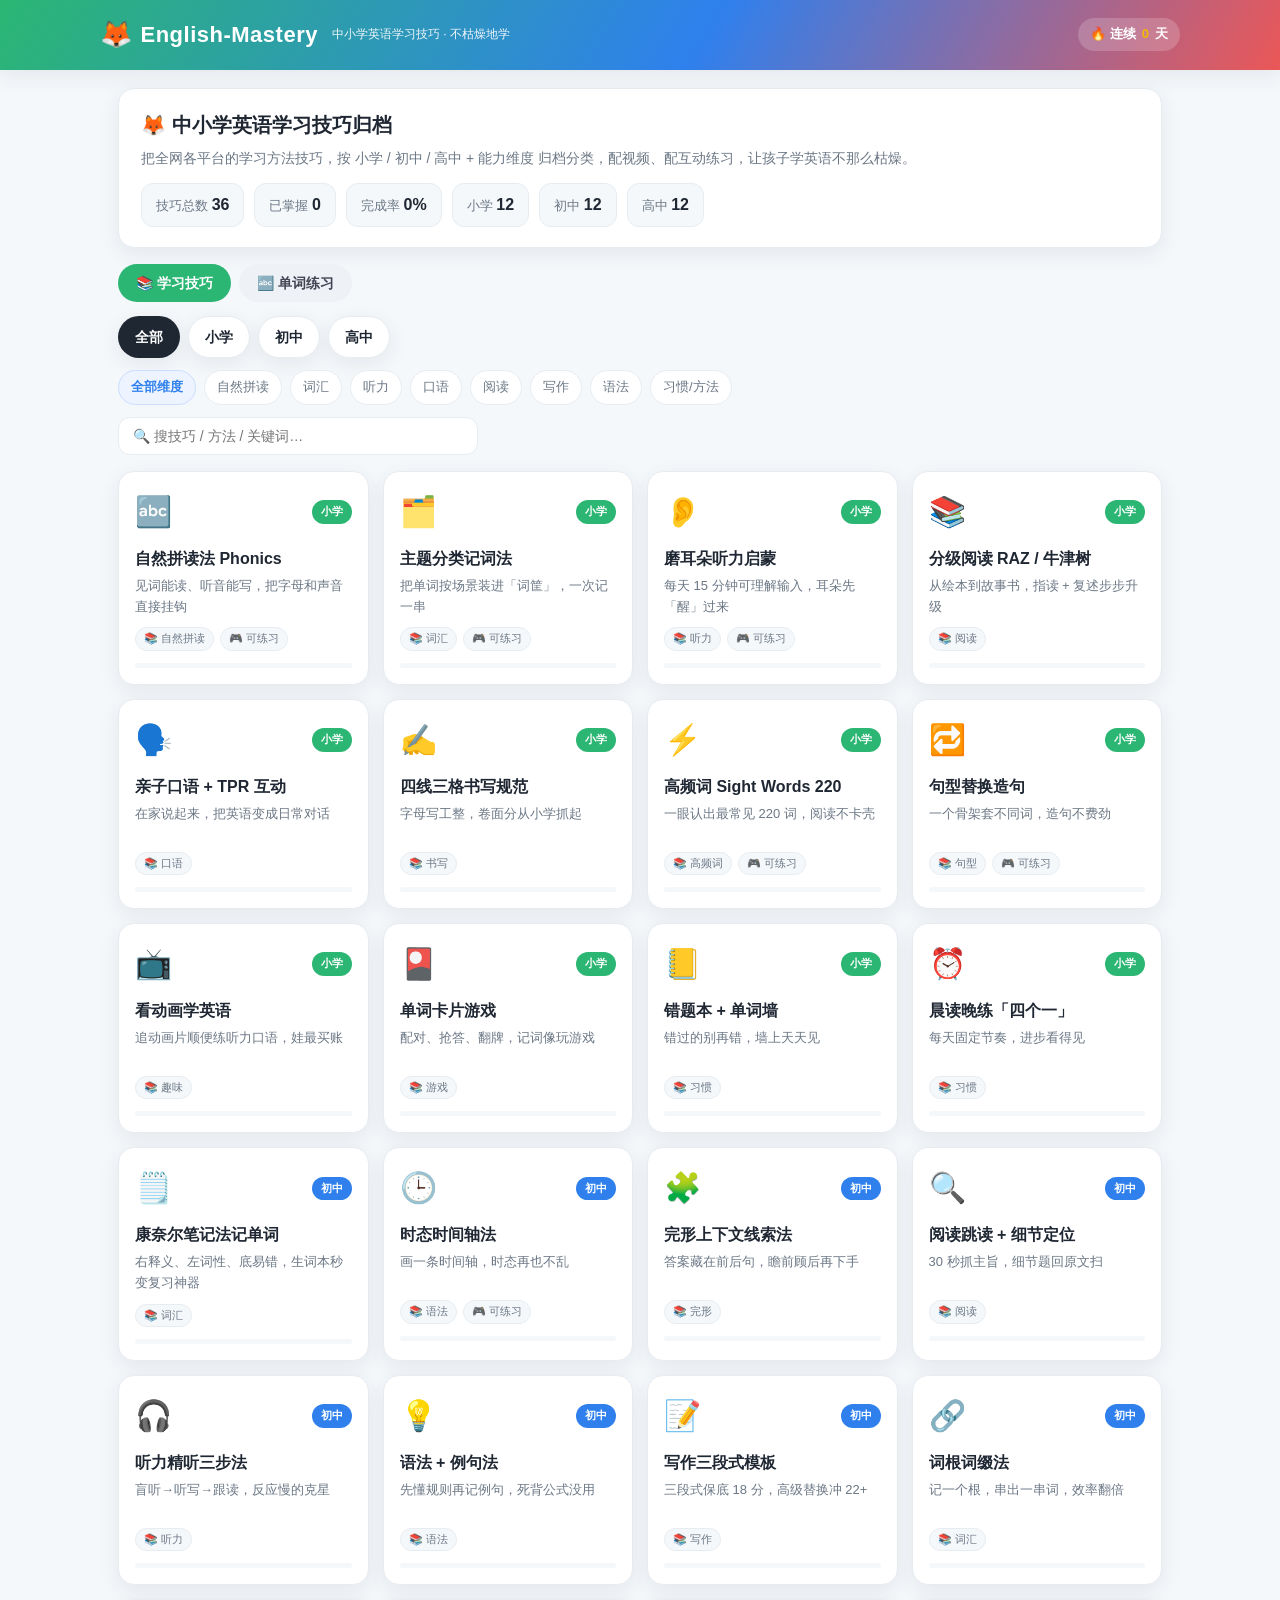
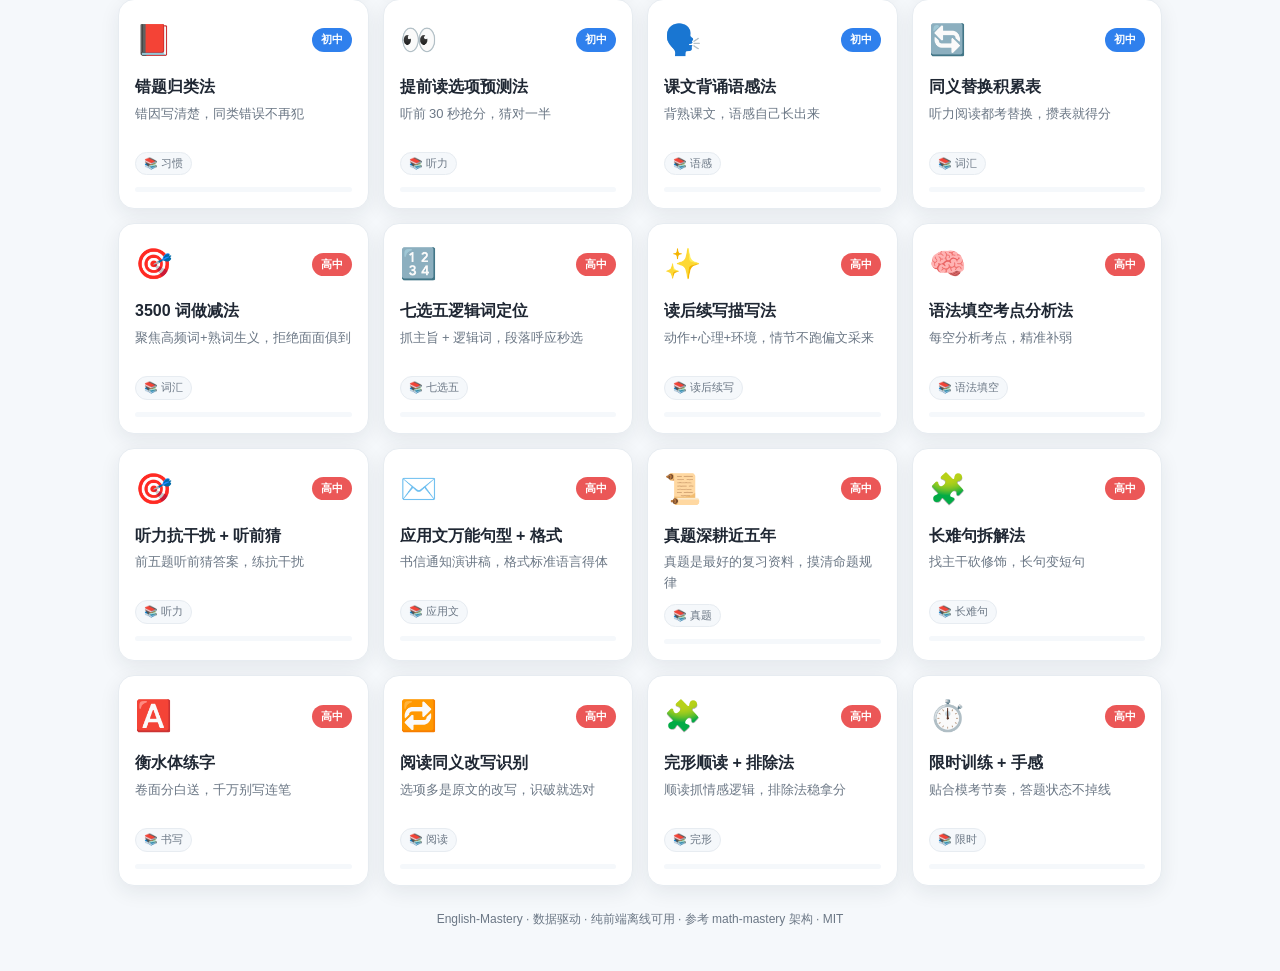
==== english-mastery-standalone.html @ a48a09a8 "feat: 单词练习新增「🔤 拼读拆解」6 步自然拼读模式 + phonics 数据引擎" ====
<!DOCTYPE html>
<html lang="zh-CN">
<head>
  <meta charset="UTF-8" />
  <meta name="viewport" content="width=device-width, initial-scale=1.0" />
  <title>English-Mastery · 中小学英语学习技巧归档</title>
  <meta name="description" content="把全网各平台的小学/初中/高中英语学习技巧方法归档分类，配视频与互动练习，让孩子学英语不那么枯燥。" />
  <style>
/* english-mastery · 中小学英语学习技巧归档
 * 视觉风格对齐 math-mastery：纯前端、卡片网格、轻量动效、可离线
 * 主题：明亮、彩色、不那么枯燥（孩子向）
 */
:root {
  --primary: #2bb673;
  --junior: #2f80ed;
  --senior: #eb5757;
  --ink: #1f2733;
  --muted: #6b7785;
  --line: #e7ecf1;
  --bg: #f5f8fb;
  --card: #ffffff;
  --gold: #f2b705;
  --shadow: 0 6px 20px rgba(31, 39, 51, .08);
  --shadow-h: 0 10px 30px rgba(31, 39, 51, .14);
  --radius: 16px;
  --maxw: 1080px;
}
* { box-sizing: border-box; }
html, body { margin: 0; padding: 0; }
body {
  font-family: -apple-system, "PingFang SC", "Microsoft YaHei", "Segoe UI", Roboto, Helvetica, Arial, sans-serif;
  background: var(--bg);
  color: var(--ink);
  line-height: 1.6;
  -webkit-font-smoothing: antialiased;
}
a { color: var(--junior); text-decoration: none; }
a:hover { text-decoration: underline; }

/* ---------- 顶部 ---------- */
.topbar {
  position: sticky; top: 0; z-index: 50;
  background: linear-gradient(120deg, #2bb673 0%, #2f80ed 55%, #eb5757 100%);
  color: #fff; padding: 14px 18px;
  box-shadow: var(--shadow);
}
.topbar .inner { max-width: var(--maxw); margin: 0 auto; display: flex; align-items: center; gap: 12px; }
.logo { font-size: 22px; font-weight: 800; letter-spacing: .5px; display: flex; align-items: center; gap: 8px; }
.logo .fox { font-size: 26px; }
.tagline { font-size: 12px; opacity: .92; margin-left: 2px; }
.topbar .spacer { flex: 1; }
.streak {
  background: rgba(255,255,255,.18); border-radius: 999px;
  padding: 6px 12px; font-size: 13px; font-weight: 700; display: flex; align-items: center; gap: 6px;
}
.streak b { color: var(--gold); }

/* ---------- 容器 ---------- */
.wrap { max-width: var(--maxw); margin: 0 auto; padding: 18px; }
.hero {
  background: var(--card); border-radius: var(--radius); box-shadow: var(--shadow);
  padding: 20px 22px; margin-bottom: 16px; border: 1px solid var(--line);
}
.hero h1 { margin: 0 0 6px; font-size: 20px; }
.hero p { margin: 0; color: var(--muted); font-size: 14px; }
.stat-row { display: flex; flex-wrap: wrap; gap: 10px; margin-top: 14px; }
.stat {
  background: var(--bg); border-radius: 12px; padding: 8px 14px; font-size: 13px; color: var(--muted);
  border: 1px solid var(--line);
}
.stat b { color: var(--ink); font-size: 16px; }

/* ---------- 筛选 ---------- */
.filters { display: flex; flex-direction: column; gap: 12px; margin-bottom: 16px; }
.grade-tabs { display: flex; gap: 8px; flex-wrap: wrap; }
.grade-tab {
  border: 1px solid var(--line); background: var(--card); color: var(--ink);
  padding: 9px 16px; border-radius: 999px; cursor: pointer; font-weight: 700; font-size: 14px;
  transition: all .15s; box-shadow: var(--shadow);
}
.grade-tab:hover { transform: translateY(-1px); }
.grade-tab.active { color: #fff; border-color: transparent; }
.grade-tab.active[data-grade="all"] { background: #1f2733; }
.grade-tab.active[data-grade="primary"] { background: var(--primary); }
.grade-tab.active[data-grade="junior"] { background: var(--junior); }
.grade-tab.active[data-grade="senior"] { background: var(--senior); }

.dim-chips { display: flex; gap: 8px; flex-wrap: wrap; }
.chip {
  border: 1px solid var(--line); background: var(--card); color: var(--muted);
  padding: 6px 12px; border-radius: 999px; cursor: pointer; font-size: 13px; transition: all .15s;
}
.chip:hover { color: var(--ink); }
.chip.active { background: #eef4ff; color: var(--junior); border-color: #c9ddff; font-weight: 700; }

.search {
  width: 100%; max-width: 360px; padding: 10px 14px; border-radius: 12px; border: 1px solid var(--line);
  font-size: 14px; outline: none; background: var(--card);
}
.search:focus { border-color: var(--junior); }

/* ---------- 卡片网格 ---------- */
.grid { display: grid; grid-template-columns: repeat(auto-fill, minmax(250px, 1fr)); gap: 14px; }
.card {
  background: var(--card); border: 1px solid var(--line); border-radius: var(--radius);
  padding: 16px; cursor: pointer; box-shadow: var(--shadow); transition: all .18s; position: relative; overflow: hidden;
}
.card:hover { transform: translateY(-3px); box-shadow: var(--shadow-h); }
.card .top { display: flex; align-items: center; gap: 10px; }
.card .icon { font-size: 30px; }
.card .badge-grade {
  margin-left: auto; font-size: 11px; font-weight: 700; padding: 3px 9px; border-radius: 999px; color: #fff;
}
.card h3 { margin: 10px 0 4px; font-size: 16px; }
.card .summary { color: var(--muted); font-size: 13px; margin: 0; min-height: 38px; }
.card .meta { display: flex; gap: 6px; margin-top: 10px; flex-wrap: wrap; }
.tag { font-size: 11px; background: var(--bg); border: 1px solid var(--line); color: var(--muted); padding: 2px 8px; border-radius: 999px; }
.card .done-flag {
  position: absolute; top: 10px; right: 10px; font-size: 18px; opacity: 0; transition: opacity .2s;
}
.card.done .done-flag { opacity: 1; }
.card.done { border-color: #bfe9d2; }
.card .progress-mini { height: 5px; background: var(--bg); border-radius: 999px; margin-top: 12px; overflow: hidden; }
.card .progress-mini > i { display: block; height: 100%; background: var(--primary); width: 0; }

/* ---------- 详情 ---------- */
.detail { background: var(--card); border: 1px solid var(--line); border-radius: var(--radius); box-shadow: var(--shadow); padding: 22px; }
.back {
  display: inline-flex; align-items: center; gap: 6px; cursor: pointer; color: var(--muted); font-size: 14px; font-weight: 700;
  margin-bottom: 12px; background: none; border: none; padding: 4px 0;
}
.back:hover { color: var(--ink); }
.detail .head { display: flex; align-items: center; gap: 14px; }
.detail .head .icon { font-size: 44px; }
.detail h2 { margin: 0; font-size: 22px; }
.detail .sub { color: var(--muted); font-size: 14px; margin: 4px 0 0; }
.detail .meta { display: flex; gap: 8px; flex-wrap: wrap; margin: 12px 0 4px; }
.why {
  background: #fff8e6; border: 1px solid #f3e2b3; border-radius: 12px; padding: 12px 14px; margin: 16px 0;
  font-size: 14px; color: #6b5510;
}
.why b { color: #8a6d00; }

.section-title { font-size: 15px; font-weight: 800; margin: 20px 0 10px; display: flex; align-items: center; gap: 8px; }
.section-title .bar { width: 4px; height: 16px; border-radius: 2px; background: var(--junior); }

.steps { list-style: none; padding: 0; margin: 0; counter-reset: s; }
.steps li {
  position: relative; padding: 10px 12px 10px 44px; border: 1px solid var(--line); border-radius: 12px;
  margin-bottom: 8px; background: var(--bg); font-size: 14px;
}
.steps li::before {
  counter-increment: s; content: counter(s); position: absolute; left: 10px; top: 10px;
  width: 24px; height: 24px; border-radius: 50%; background: var(--junior); color: #fff; font-weight: 800;
  display: flex; align-items: center; justify-content: center; font-size: 13px;
}
.tips { list-style: none; padding: 0; margin: 0; }
.tips li { padding: 8px 0 8px 24px; position: relative; font-size: 14px; border-bottom: 1px dashed var(--line); }
.tips li::before { content: "💡"; position: absolute; left: 0; top: 8px; }

/* 视频 */
.video-list { display: flex; flex-direction: column; gap: 10px; }
.video-item {
  display: flex; align-items: center; gap: 12px; border: 1px solid var(--line); border-radius: 12px; padding: 12px;
  background: var(--bg); transition: all .15s;
}
.video-item:hover { border-color: #c9ddff; }
.video-item .play { font-size: 26px; }
.video-item .vt { font-weight: 700; font-size: 14px; }
.video-item .vu { font-size: 12px; color: var(--muted); word-break: break-all; }
.video-embed { width: 100%; aspect-ratio: 16/9; border: 0; border-radius: 12px; margin-top: 10px; }
.bv-box { margin-top: 10px; }

/* 练习 */
.practice {
  border: 1px solid var(--line); border-radius: 12px; padding: 16px; background: #fbfdff; margin-top: 6px;
}
.practice .p-type { font-size: 12px; color: var(--muted); margin-bottom: 10px; }
.flashcard-deck { display: flex; flex-wrap: wrap; gap: 10px; }
.flip {
  width: 120px; height: 80px; perspective: 600px; cursor: pointer; user-select: none;
}
.flip .inner { width: 100%; height: 100%; position: relative; transition: transform .4s; transform-style: preserve-3d; }
.flip.flipped .inner { transform: rotateY(180deg); }
.flip .face {
  position: absolute; inset: 0; backface-visibility: hidden; border-radius: 10px; display: flex; flex-direction: column;
  align-items: center; justify-content: center; font-weight: 800; box-shadow: var(--shadow); border: 1px solid var(--line);
}
.flip .front { background: #fff; color: var(--junior); font-size: 18px; }
.flip .back { background: var(--primary); color: #fff; transform: rotateY(180deg); font-size: 15px; }
.flip .rate { display: flex; gap: 6px; margin-top: 6px; }
.flip .rate button {
  border: none; border-radius: 8px; padding: 4px 10px; font-size: 12px; font-weight: 700; cursor: pointer; color: #fff;
}
.flip .rate .no { background: #eb5757; }
.flip .rate .yes { background: var(--primary); }

.q { border: 1px solid var(--line); border-radius: 12px; padding: 14px; margin-bottom: 12px; background: #fff; }
.q .qt { font-weight: 700; margin-bottom: 10px; }
.q .opts { display: flex; flex-direction: column; gap: 8px; }
.q .opt {
  border: 1px solid var(--line); border-radius: 10px; padding: 9px 12px; cursor: pointer; font-size: 14px; background: var(--bg);
  transition: all .12s; text-align: left;
}
.q .opt:hover { border-color: #c9ddff; }
.q .opt.right { background: #e6f7ee; border-color: #9fe0c0; color: #1c7a4d; }
.q .opt.wrong { background: #fdeaea; border-color: #f3b5b5; color: #b23b3b; }
.q .feedback { font-size: 13px; margin-top: 8px; font-weight: 700; }

.fill-q { margin-bottom: 14px; }
.fill-q .sentence { font-size: 15px; margin-bottom: 6px; }
.fill-q input {
  padding: 8px 12px; border-radius: 10px; border: 1px solid var(--line); font-size: 15px; width: 200px; outline: none;
}
.fill-q input:focus { border-color: var(--junior); }
.fill-q .check { margin-left: 8px; border: none; background: var(--junior); color: #fff; border-radius: 10px; padding: 8px 14px; cursor: pointer; font-weight: 700; }
.fill-q .res { margin-left: 10px; font-weight: 700; }

.checklist { list-style: none; padding: 0; margin: 0; }
.checklist li { display: flex; align-items: center; gap: 10px; padding: 9px 0; border-bottom: 1px dashed var(--line); font-size: 14px; }
.checklist input { width: 18px; height: 18px; }

.mark-done {
  margin-top: 16px; display: inline-flex; align-items: center; gap: 8px; background: var(--primary); color: #fff;
  border: none; border-radius: 999px; padding: 11px 22px; font-size: 15px; font-weight: 800; cursor: pointer; box-shadow: var(--shadow);
}
.mark-done:hover { filter: brightness(1.05); }
.mark-done.done { background: #1f2733; }

.source { margin-top: 18px; font-size: 12px; color: var(--muted); border-top: 1px dashed var(--line); padding-top: 10px; }

/* 进度条 */
.progress-bar { height: 8px; background: var(--bg); border-radius: 999px; overflow: hidden; margin: 16px 0 0; border: 1px solid var(--line); }
.progress-bar > i { display: block; height: 100%; background: linear-gradient(90deg, var(--primary), var(--junior)); transition: width .4s; }

/* 撒花 */
.confetti { position: fixed; inset: 0; pointer-events: none; z-index: 999; overflow: hidden; }
.confetti i { position: absolute; top: -10px; width: 10px; height: 14px; opacity: .9; animation: fall 1.6s linear forwards; }
@keyframes fall { to { transform: translateY(105vh) rotate(540deg); opacity: 0; } }

/* 空状态 */
.empty { text-align: center; color: var(--muted); padding: 40px; font-size: 14px; }
.foot { text-align: center; color: var(--muted); font-size: 12px; padding: 24px; }

@media (max-width: 600px) {
  .grid { grid-template-columns: 1fr 1fr; }
  .card .summary { min-height: auto; }
  .topbar .tagline { display: none; }
}

/* ---------- 跟读练习（Web Speech API） ---------- */
.read-box { border: 1px solid var(--line); border-radius: 12px; padding: 16px; background: #f3fbf6; margin-top: 6px; }
.read-toolbar { display: flex; align-items: center; gap: 10px; flex-wrap: wrap; font-size: 13px; color: var(--muted); margin-bottom: 12px; }
.read-toolbar select { padding: 5px 8px; border-radius: 8px; border: 1px solid var(--line); background: #fff; font-size: 13px; }
.read-slow { display: flex; align-items: center; gap: 4px; cursor: pointer; }
.read-hint { font-size: 12px; }
.read-row { border: 1px solid var(--line); border-radius: 12px; padding: 12px 14px; margin-bottom: 10px; background: #fff; }
.read-en { font-size: 17px; font-weight: 800; color: var(--ink); }
.read-zh { font-size: 13px; color: var(--muted); margin-top: 2px; }
.read-btns { display: flex; gap: 8px; margin-top: 10px; flex-wrap: wrap; }
.read-btns button { border: 1px solid var(--line); border-radius: 10px; padding: 7px 12px; cursor: pointer; font-size: 13px; font-weight: 700; background: var(--bg); transition: all .12s; }
.read-btns .rb-play { background: var(--junior); color: #fff; border-color: transparent; }
.read-btns .rb-record { background: var(--primary); color: #fff; border-color: transparent; }
.read-btns button:hover:not(:disabled) { filter: brightness(1.05); }
.read-btns button:disabled { cursor: not-allowed; }
.read-fb { font-size: 13px; margin-top: 8px; min-height: 18px; }
.read-fb.ok { color: #1c7a4d; }
.read-fb.low { color: #b23b3b; }
.read-fb audio { display: block; margin-top: 6px; width: 100%; max-width: 360px; }
.read-summary { font-size: 13px; font-weight: 700; color: var(--primary); margin-top: 6px; }

/* ---------- 单词词库模块 ---------- */
.top-tabs { display: flex; gap: 8px; margin-bottom: 14px; }
.top-tab { padding: 8px 18px; border-radius: 999px; background: #eef1f5; color: #445; cursor: pointer; font-weight: 700; font-size: 14px; user-select: none; }
.top-tab:hover { background: #e3e8ef; }
.top-tab.active { background: var(--primary); color: #fff; }
.words-intro { color: var(--muted); font-size: 13px; margin: 4px 0 14px; }
.unit-card .summary { color: var(--muted); }
.words-detail { max-width: 860px; margin: 0 auto; }
.fill-list { display: flex; flex-direction: column; gap: 8px; }
.word-read { background: #f3fbf6; }
.read-list { display: flex; flex-direction: column; gap: 0; }

/* 单词单元：练习模式切换（子标签）+ 逐词紧凑布局 */
.mode-tabs { display: flex; gap: 8px; margin: 18px 0 6px; }
.mode-tab { padding: 9px 18px; border-radius: 10px; background: #eef1f5; color: #445; cursor: pointer; font-weight: 700; font-size: 14px; user-select: none; }
.mode-tab:hover { background: #e3e8ef; }
.mode-tab.active { background: var(--primary); color: #fff; }
.mode-pane { margin-top: 4px; }

.run-box { border: 1px solid var(--line); border-radius: 14px; padding: 18px; background: #fff; max-width: 560px; }
.run-head { font-size: 13px; color: var(--muted); font-weight: 700; margin-bottom: 10px; }
.run-idx { color: var(--primary); }
.run-zh { font-size: 22px; font-weight: 800; color: #1f2630; margin-bottom: 14px; }
.run-word-en { font-size: 22px; font-weight: 800; color: var(--primary); margin-bottom: 4px; }
.run-word-zh { font-size: 14px; font-weight: 600; color: var(--muted); }
.run-input { display: flex; flex-wrap: wrap; gap: 8px; align-items: center; }
.run-input input { flex: 1; min-width: 180px; padding: 10px 12px; border: 1px solid var(--line); border-radius: 10px; font-size: 15px; outline: none; }
.run-input input:focus { border-color: var(--junior); }
.run-input .check { border: none; background: var(--junior); color: #fff; border-radius: 10px; padding: 10px 18px; cursor: pointer; font-weight: 700; }
.run-input .res { font-weight: 700; margin-left: 4px; }
.run-input .rb-play { border: none; background: var(--junior); color: #fff; border-radius: 10px; padding: 9px 16px; cursor: pointer; font-weight: 700; font-size: 14px; }
.run-input .rb-record { border: none; background: var(--primary); color: #fff; border-radius: 10px; padding: 9px 16px; cursor: pointer; font-weight: 700; font-size: 14px; }
.run-input button:disabled { opacity: .5; cursor: not-allowed; }
.run-nav { display: flex; gap: 10px; margin-top: 14px; }
.run-nav .ghost { border: 1px solid var(--line); background: #fff; color: #445; border-radius: 10px; padding: 9px 16px; cursor: pointer; font-weight: 700; }
.run-nav .ghost:disabled { opacity: .4; cursor: not-allowed; }
.run-nav .ghost:not(:disabled):hover { background: #f3f5f8; }
.run-nav .check-all { border: none; background: var(--gold); color: #4a3a00; border-radius: 10px; padding: 9px 18px; cursor: pointer; font-weight: 800; }
.run-nav .check-all:hover { filter: brightness(1.04); }

/* 拼写自测：一组一组 */
.spell-group { display: flex; flex-direction: column; gap: 10px; }
.spell-row { display: grid; grid-template-columns: 30px 1fr auto auto 1fr; align-items: center; gap: 10px; padding: 10px 12px; background: #f7f9fb; border: 1px solid var(--line); border-radius: 10px; }
.sp-no { color: var(--muted); font-weight: 700; text-align: center; }
.sp-zh { font-size: 16px; font-weight: 700; color: #1f2630; }
.sp-in { padding: 8px 10px; border: 1px solid var(--line); border-radius: 8px; font-size: 14px; outline: none; min-width: 130px; }
.sp-in:focus { border-color: var(--junior); }
.sp-check { border: none; background: var(--junior); color: #fff; border-radius: 8px; padding: 8px 14px; cursor: pointer; font-weight: 700; }
.sp-res { font-weight: 700; min-width: 90px; }

/* 跟读：一组一组 */
.read-group { display: flex; flex-direction: column; gap: 10px; }
.read-row-word { display: grid; grid-template-columns: 30px 1fr auto; align-items: center; gap: 10px; padding: 10px 12px; background: #f7f9fb; border: 1px solid var(--line); border-radius: 10px; }
.rw-no { color: var(--muted); font-weight: 700; text-align: center; }
.rw-text { font-size: 15px; }
.rw-en { font-weight: 800; color: #1f2630; }
.rw-zh { color: var(--muted); font-size: 13px; }
.rw-btns { display: flex; gap: 8px; }
.rw-btns .rb-play { border: none; background: var(--junior); color: #fff; border-radius: 8px; padding: 7px 12px; cursor: pointer; font-weight: 700; font-size: 13px; }
.rw-btns .rb-record { border: none; background: var(--primary); color: #fff; border-radius: 8px; padding: 7px 12px; cursor: pointer; font-weight: 700; font-size: 13px; }
.rw-btns button:disabled { opacity: .5; cursor: not-allowed; }
.read-row-word .read-fb { grid-column: 1 / -1; margin-top: 2px; }
/* ---------- 拼读拆解（6 步） ---------- */
.ph-head { display: flex; align-items: center; justify-content: space-between; gap: 10px; margin-bottom: 10px; }
.ph-word { font-size: 26px; font-weight: 800; color: var(--ink); }
.ph-zh { font-size: 14px; color: var(--muted); font-weight: 600; }
.ph-badge { font-size: 12px; font-weight: 700; padding: 4px 10px; border-radius: 999px; white-space: nowrap; }
.ph-badge.ok { background: #e6f7ee; color: #1c7a4d; border: 1px solid #9fe0c0; }
.ph-badge.rule { background: #fff5e0; color: #8a6d00; border: 1px solid #f3e2b3; }
.ph-stepbar { display: flex; gap: 6px; flex-wrap: wrap; margin: 6px 0 12px; }
.ph-step { font-size: 13px; font-weight: 700; padding: 6px 10px; border-radius: 999px; background: #eef1f5; color: #556; cursor: pointer; user-select: none; transition: all .15s; }
.ph-step.done { background: #e6f0ff; color: #2f80ed; }
.ph-step.active { background: var(--senior); color: #fff; }
.ph-body { min-height: 120px; }
.ph-learn-word, .ph-big { font-size: 30px; font-weight: 800; color: var(--primary); margin-bottom: 4px; }
.ph-syl { font-size: 18px; font-weight: 700; color: var(--ink); margin-bottom: 4px; letter-spacing: .5px; }
.ph-syl .dot { color: var(--muted); margin: 0 2px; }
.ph-ipa { font-size: 18px; color: var(--junior); font-weight: 700; margin-bottom: 10px; font-family: "Lucida Sans Unicode", "Segoe UI", sans-serif; }
.ph-play { border: none; background: var(--junior); color: #fff; border-radius: 10px; padding: 9px 16px; cursor: pointer; font-weight: 700; font-size: 14px; margin-top: 4px; transition: filter .12s; }
.ph-play:hover { filter: brightness(1.05); }
.ph-rec { border: none; background: var(--primary); color: #fff; border-radius: 10px; padding: 9px 16px; cursor: pointer; font-weight: 700; font-size: 14px; margin-top: 4px; }
.ph-rec:disabled { opacity: .5; cursor: not-allowed; }
.ph-read-btns { display: flex; gap: 8px; flex-wrap: wrap; margin: 10px 0; }
.ph-map { display: flex; flex-wrap: wrap; gap: 8px; margin: 6px 0 10px; }
.ph-grapheme { display: flex; flex-direction: column; align-items: center; gap: 2px; min-width: 52px; padding: 8px 6px; background: #f7f9fb; border: 1px solid var(--line); border-radius: 10px; cursor: pointer; transition: all .12s; }
.ph-grapheme:hover { border-color: #c9ddff; background: #eef4ff; }
.ph-grapheme.silent { opacity: .6; cursor: default; }
.ph-g { font-size: 18px; font-weight: 800; color: var(--ink); }
.ph-s { font-size: 14px; color: var(--junior); font-weight: 700; }
.ph-a { font-size: 11px; color: var(--muted); }
.ph-note { font-size: 12px; color: var(--muted); margin-top: 8px; }
.ph-q { font-size: 15px; font-weight: 700; color: var(--ink); margin: 6px 0 10px; }
.ph-choices { display: flex; flex-direction: column; gap: 8px; }
.ph-choice { border: 1px solid var(--line); border-radius: 10px; padding: 11px 14px; cursor: pointer; font-size: 16px; font-weight: 700; background: var(--bg); text-align: left; transition: all .12s; }
.ph-choice:hover:not(:disabled) { border-color: #c9ddff; }
.ph-choice.right { background: #e6f7ee; border-color: #9fe0c0; color: #1c7a4d; }
.ph-choice.wrong { background: #fdeaea; border-color: #f3b5b5; color: #b23b3b; }
.ph-choice:disabled { cursor: default; }
.ph-split { display: flex; flex-wrap: wrap; align-items: center; gap: 0; font-size: 22px; font-weight: 800; margin: 8px 0; }
.ph-tile { padding: 6px 4px; background: #eef4ff; border: 1px solid #c9ddff; border-radius: 8px; margin: 0 1px; color: var(--ink); }
.ph-gap { padding: 6px 6px; color: var(--muted); cursor: pointer; user-select: none; border-radius: 8px; transition: all .12s; }
.ph-gap.on { color: #fff; background: var(--senior); }
.ph-split-preview { font-size: 15px; font-weight: 700; color: var(--ink); min-height: 22px; margin: 4px 0 8px; }
.ph-syl-blocks { display: flex; flex-wrap: wrap; align-items: center; gap: 8px; margin: 8px 0; }
.ph-syl-block { font-size: 22px; font-weight: 800; color: var(--primary); background: #eef4ff; border: 1px solid #c9ddff; border-radius: 10px; padding: 8px 14px; }
.ph-arrow { color: var(--muted); font-weight: 800; }
.ph-spell-row { display: flex; flex-wrap: wrap; align-items: center; gap: 8px; }
.ph-spell-in { flex: 1; min-width: 180px; padding: 10px 12px; border: 1px solid var(--line); border-radius: 10px; font-size: 15px; outline: none; }
.ph-spell-in:focus { border-color: var(--junior); }
.ph-spell-row .check { border: none; background: var(--junior); color: #fff; border-radius: 10px; padding: 10px 18px; cursor: pointer; font-weight: 700; }
.ph-spell-row .res { font-weight: 700; }
.ph-counter { font-size: 13px; color: var(--muted); font-weight: 700; margin: 0 4px; }

</style>
</head>
<body>
  <!-- 顶栏与内容由 app.js 注入 -->
  <script>
/*
 * english-mastery · 中小学英语学习技巧归档
 * 数据驱动：window.METHODS 定义全部技巧/方法/视频/练习
 * 结构对齐 math-mastery：纯前端、零依赖、离线可用、localStorage 进度
 *
 * 字段说明：
 *   id        唯一标识
 *   grade     primary(小学) | junior(初中) | senior(高中)
 *   gradeLabel
 *   dim       能力维度键：phonics/vocabulary/listening/speaking/reading/writing/grammar/habit
 *   dimLabel  维度中文
 *   icon      卡片 emoji
 *   title     方法名
 *   summary   一句话定位
 *   why       为什么有用（孩子视角的趣味说明）
 *   steps     核心步骤（数组）
 *   tips      实战窍门（数组）
 *   videos    推荐视频/资源 [{title,url}]（默认 B 站真实检索链接，可换成具体 BV）
 *   bv        可选：具体 B 站视频 BV 号，填了就内嵌播放器
 *   practice  互动小练习（可选）：{type:'flashcard'|'choice'|'fill'|'checklist', items:[...]}
 *   source    来源标注
 */

window.METHODS = [

  /* ===================== 小学 primary ===================== */
  {
    id: "p-phonics",
    grade: "primary", gradeLabel: "小学",
    dim: "phonics", dimLabel: "自然拼读",
    icon: "🔤",
    title: "自然拼读法 Phonics",
    summary: "见词能读、听音能写，把字母和声音直接挂钩",
    why: "不用再一个一个背单词怎么拼，像拼积木一样把声音拼出来，记单词快一倍还不容易忘。",
    steps: [
      "先学 26 个字母的「字母音」（a=/æ/ 不是「哎」），再学常见组合音（sh=/ʃ/、ch=/tʃ/、ee=/iː/）。",
      "练「拆音」：cat → /k/-/æ/-/t/，听到声音能写出字母。",
      "每天 5 个简单词拼读：cat / dog / pen / sun / map，拼对就给自己贴一颗星。",
      "用《牛津自然拼读》或 Starfall 游戏巩固，从单音节过渡到多音节。",
      "「听音能写」逆向训练：家长读 pen，孩子写出 p-e-n。"
    ],
    tips: [
      "千万别用汉字给英语注音（比如把 apple 标成「阿婆」），会毁掉发音。",
      "中段（三、四年级）是自然拼读黄金期，系统学完就能自主读分级读物。",
      "配高频词 Sight Words 一起练，见词能读 + 一眼认词，自主阅读两大基石。"
    ],
    videos: [
      { title: "B 站：自然拼读全套教学", url: "https://search.bilibili.com/all?keyword=自然拼读%20Phonics%20教学" },
      { title: "BBC 自然拼读动画（全集）", url: "https://search.bilibili.com/all?keyword=BBC%20Alphablocks%20自然拼读" }
    ],
    practice: {
      type: "flashcard",
      items: [
        { word: "cat", meaning: "猫" },
        { word: "dog", meaning: "狗" },
        { word: "pen", meaning: "钢笔" },
        { word: "sun", meaning: "太阳" },
        { word: "ship", meaning: "船" },
        { word: "fish", meaning: "鱼" },
        { word: "book", meaning: "书" },
        { word: "tree", meaning: "树" }
      ]
    },
    source: "来源：小学英语教师培训建议 / 家庭英语启蒙素养指南"
  },
  {
    id: "p-topic-words",
    grade: "primary", gradeLabel: "小学",
    dim: "vocabulary", dimLabel: "词汇",
    icon: "🗂️",
    title: "主题分类记词法",
    summary: "把单词按场景装进「词筐」，一次记一串",
    why: "孤立背单词像抓散沙，按主题（动物/食物/颜色）归类，大脑有抽屉放，考试写作随取随用。",
    steps: [
      "选一个主题：动物、食物、颜色、家庭、学校……每周一个。",
      "做单词卡：正面英文 + 图，背面中文 + 例句。",
      "用实物/图片联想：看到苹果就说 apple，贴在家里的物品上。",
      "每周学 10–15 个新词，周末用「我说你指」游戏复习。",
      "把同主题词串成小短文：I like apples, bananas and oranges."
    ],
    tips: [
      "小学阶段需掌握约 800 个基础词汇，按主题分批吃下不费力。",
      "建立「单词墙」：客厅贴满主题词卡，每天路过看一眼。"
    ],
    videos: [
      { title: "B 站：小学主题单词分类记忆", url: "https://search.bilibili.com/all?keyword=小学%20英语%20主题%20单词%20分类" }
    ],
    practice: {
      type: "choice",
      items: [
        { q: "「苹果」的英文是？", options: ["apple", "banana", "orange"], answer: "apple" },
        { q: "「猫」的英文是？", options: ["cat", "dog", "cow"], answer: "cat" },
        { q: "「红色」的英文是？", options: ["red", "blue", "green"], answer: "red" },
        { q: "「书」的英文是？", options: ["book", "look", "cook"], answer: "book" }
      ]
    },
    source: "来源：小学英语学习要点总结（路问教育）/ 许昌教师培训平台"
  },
  {
    id: "p-listen",
    grade: "primary", gradeLabel: "小学",
    dim: "listening", dimLabel: "听力",
    icon: "👂",
    title: "磨耳朵听力启蒙",
    summary: "每天 15 分钟可理解输入，耳朵先「醒」过来",
    why: "小孩是语言模仿家，耳朵对声音超敏感。每天磨耳朵，语音语感悄悄就长了，不枯燥还好玩。",
    steps: [
      "选慢速、有趣的材料：《Super Simple Songs》《Peppa Pig》《English Singsing》。",
      "「可理解输入」：配合动画/图画/动作，知道在说什么再听。",
      "TPR 全身反应：听到 jump 就跳，听到 clap 就拍手。",
      "听音选图：听到 cat 选出猫咪图片，练反应速度。",
      "每天固定 15–20 分钟，晨起听、睡前听，碎片时间也行。"
    ],
    tips: [
      "别追求单词量，先让娃「愿意听、听得懂」。",
      "不急着纠正每个发音，敢开口最重要。"
    ],
    videos: [
      { title: "B 站：Super Simple Songs 儿歌", url: "https://search.bilibili.com/all?keyword=Super%20Simple%20Songs" },
      { title: "B 站：Peppa Pig 英文版", url: "https://search.bilibili.com/all?keyword=Peppa%20Pig%20英文版" }
    ],
    practice: {
      type: "checklist",
      items: [
        "今天听了 1 段英语儿歌/动画（≥10 分钟）",
        "跟着唱/跳了 1 首",
        "用英语做了 1 个 TPR 动作指令",
        "听了 1 个词并选出正确图片"
      ]
    },
    source: "来源：小学英语启蒙素养指南 / 许昌教师培训平台"
  },
  {
    id: "p-reading",
    grade: "primary", gradeLabel: "小学",
    dim: "reading", dimLabel: "阅读",
    icon: "📚",
    title: "分级阅读 RAZ / 牛津树",
    summary: "从绘本到故事书，指读 + 复述步步升级",
    why: "分级读物像爬楼梯，一级一级刚刚好。大声朗读协调眼口耳脑，是培养语感最有效的训练。",
    steps: [
      "选对级别：RAZ 从 AA 级、牛津树从 1–2 级起步。",
      "指读：边指单词边朗读，建立「字形—声音」对应。",
      "每天大声朗读 1 本分级读物，不少于 10 分钟。",
      "读后复述：用中文说大意也行，高年级尝试英文短句。",
      "把喜欢的句子抄进「摘抄本」，慢慢攒成自己的语料。"
    ],
    tips: [
      "低段用《Dr. Seuss》这种韵律绘本，高段过渡到《21 世纪学生英文报》。",
      "「朗读」是小学中段核心任务，比刷题管用。"
    ],
    videos: [
      { title: "B 站：RAZ 分级阅读精讲", url: "https://search.bilibili.com/all?keyword=RAZ%20分级阅读" },
      { title: "B 站：牛津阅读树 Oxford Reading Tree", url: "https://search.bilibili.com/all?keyword=牛津阅读树" }
    ],
    source: "来源：小学英语学习要点总结 / 英语启蒙素养指南"
  },
  {
    id: "p-speaking",
    grade: "primary", gradeLabel: "小学",
    dim: "speaking", dimLabel: "口语",
    icon: "🗣️",
    title: "亲子口语 + TPR 互动",
    summary: "在家说起来，把英语变成日常对话",
    why: "敢说才能学好。用 I Spy、角色扮演这种游戏，娃在玩中就开口了，不尴尬。",
    steps: [
      "日常短句：Good morning / What's this? / I like...",
      "I Spy 游戏：I spy something red，让孩子用英语猜。",
      "角色扮演：模拟购物、问路，用《Peppa Pig》配音。",
      "对着镜子练自我介绍，录 1 分钟小视频。",
      "家庭英语角：每周 3 次、每次 20 分钟全英文交流。"
    ],
    tips: [
      "多鼓励敢说，别每个错音都纠正。",
      "用 Lingokids、Duolingo Kids 等 APP 游戏化练口语。"
    ],
    videos: [
      { title: "B 站：小学英语日常口语对话", url: "https://search.bilibili.com/all?keyword=小学%20英语%20日常%20口语%20对话" }
    ],
    source: "来源：许昌教师培训平台 / 小学英语不好怎么补"
  },
  {
    id: "p-writing",
    grade: "primary", gradeLabel: "小学",
    dim: "writing", dimLabel: "书写",
    icon: "✍️",
    title: "四线三格书写规范",
    summary: "字母写工整，卷面分从小学抓起",
    why: "书写规范是隐形分。四线三格练好了，以后写作文老师看得舒服，自己也有信心。",
    steps: [
      "用四线三格本，认识每条线的位置（占中格/上伸/下伸）。",
      "区分大小写：句首字母大写，专有名词大写。",
      "每周抄写 5 个重点句型，注意笔顺。",
      "用彩色笔标注课文重点句型（如 There is...）。",
      "对照字帖描红，形成肌肉记忆。"
    ],
    tips: [
      "书写和拼读同步练，听音能写巩固拼读规则。",
      "高年级开始写日记/小短文，从短语到句子。"
    ],
    videos: [
      { title: "B 站：英文字母书写规范教学", url: "https://search.bilibili.com/all?keyword=英文字母%20书写%20四线三格" }
    ],
    source: "来源：小学英语学习方法（wordln）/ 路问教育"
  },
  {
    id: "p-sightwords",
    grade: "primary", gradeLabel: "小学",
    dim: "vocabulary", dimLabel: "高频词",
    icon: "⚡",
    title: "高频词 Sight Words 220",
    summary: "一眼认出最常见 220 词，阅读不卡壳",
    why: "英文里最常见的 220 个词占了读物的一大半，一眼认得，朗读和阅读速度直接起飞。",
    steps: [
      "按 Dolch / Fry 词表分批，每周 20 个。",
      "闪卡游戏：看到词立刻读出来，不拼读直接认。",
      "在分级读物里圈出已学高频词，加深印象。",
      "「我说你找」：一段话里快速圈出 the / and / you。",
      "和自然拼读配合：拼读词 + 高频词 = 自主阅读双引擎。"
    ],
    tips: [
      "高频词大多不符合拼读规则，靠「整体认读」而非拼。",
      "配合 RAZ 指读，效果翻倍。"
    ],
    videos: [
      { title: "B 站：Sight Words 高频词动画", url: "https://search.bilibili.com/all?keyword=Sight%20Words%20220%20高频词" }
    ],
    practice: {
      type: "flashcard",
      items: [
        { word: "the", meaning: "（定冠词）" },
        { word: "and", meaning: "和" },
        { word: "you", meaning: "你" },
        { word: "what", meaning: "什么" },
        { word: "they", meaning: "他们" },
        { word: "were", meaning: "是(过去)" }
      ]
    },
    source: "来源：英语启蒙素养指南（中段阅读准备）"
  },
  {
    id: "p-sentence",
    grade: "primary", gradeLabel: "小学",
    dim: "grammar", dimLabel: "句型",
    icon: "🔁",
    title: "句型替换造句",
    summary: "一个骨架套不同词，造句不费劲",
    why: "用一个句型当模板，换关键词就能造一堆句子，语法不知不觉就懂了。",
    steps: [
      "学一个核心句型：I like... / What's this? It's a...",
      "替换关键词：I like dogs → I like reading → I like apples.",
      "完成句子填空：She ___ (go) to school → goes.",
      "每天模仿录音读 5 个句子，注意语音语调。",
      "用句型描述身边事物：This is a red apple."
    ],
    tips: [
      "从基础对话入手，先求敢说，再求准确。",
      "准备「句型本」，按功能归类（提问/喜好/描述）。"
    ],
    videos: [
      { title: "B 站：小学英语句型替换训练", url: "https://search.bilibili.com/all?keyword=小学%20英语%20句型%20替换%20造句" }
    ],
    practice: {
      type: "fill",
      items: [
        { sentence: "I ___ (like) apples.", answer: "like" },
        { sentence: "She ___ (go) to school by bus.", answer: "goes" },
        { sentence: "What ___ this? It's a cat.", answer: "is" },
        { sentence: "They ___ (be) my friends.", answer: "are" }
      ]
    },
    source: "来源：小学英语学习方法（wordln）"
  },
  {
    id: "p-cartoon",
    grade: "primary", gradeLabel: "小学",
    dim: "speaking", dimLabel: "趣味",
    icon: "📺",
    title: "看动画学英语",
    summary: "追动画片顺便练听力口语，娃最买账",
    why: "孩子天生爱动画。模仿角色台词，语音语调和胆量一起练，比上课有意思多了。",
    steps: [
      "选对片子：《Peppa Pig》《Maisy》《Bluey》，语速慢、用词简单。",
      "每天看 15 分钟，先看懂再跟读。",
      "挑喜欢的片段配音/角色扮演。",
      "用英语描述画面：This is Peppa's family.",
      "录自己朗读视频，对比原版纠正发音。"
    ],
    tips: [
      "别开着中文字幕当背景音，要「可理解输入」。",
      "《西游记》英语动画版、《看童话学英文》也适合。"
    ],
    videos: [
      { title: "B 站：英文版西游记动画", url: "https://search.bilibili.com/all?keyword=西游记%20英语%20动画版" },
      { title: "B 站：Bluey 英文版", url: "https://search.bilibili.com/all?keyword=Bluey%20英文版" }
    ],
    source: "来源：小学英语不好怎么补 / 初中英语人教版资源"
  },
  {
    id: "p-wordgame",
    grade: "primary", gradeLabel: "小学",
    dim: "vocabulary", dimLabel: "游戏",
    icon: "🎴",
    title: "单词卡片游戏",
    summary: "配对、抢答、翻牌，记词像玩游戏",
    why: "把记单词变成桌游，娃抢着玩。记忆配对、快速认读，不知不觉词汇量就上去了。",
    steps: [
      "做一套单词卡（图 + 词）。",
      "记忆配对：翻两张，英文和图配成对就收走。",
      "快速认读：家长举卡，娃 1 秒内读出。",
      "I Spy：用英语描述物品让别人猜。",
      "Kahoot! 在线单词抢答赛，和家人 PK。"
    ],
    tips: [
      "APP 辅助：Lingokids、Duolingo Kids、Kahoot!。",
      "每周设「英语之星」奖励墙，完成目标给小奖励。"
    ],
    videos: [
      { title: "B 站：英语单词游戏教学", url: "https://search.bilibili.com/all?keyword=英语%20单词%20卡片%20游戏" }
    ],
    source: "来源：许昌教师培训平台 / 小学英语不好怎么补"
  },
  {
    id: "p-mistake",
    grade: "primary", gradeLabel: "小学",
    dim: "habit", dimLabel: "习惯",
    icon: "📒",
    title: "错题本 + 单词墙",
    summary: "错过的别再错，墙上天天见",
    why: "错题本把漏洞记下来，单词墙把词天天见，双管齐下，基础越来越扎实。",
    steps: [
      "准备英语错题本，按「单词/句型/语法」分类。",
      "每道错题写：正确答案 + 为什么错。",
      "每周复习一次错题，红笔标还不会的。",
      "在家物品贴英文标签，建「单词墙」。",
      "每掌握 100 个词给一次正向激励。"
    ],
    tips: [
      "错题本要「周周清」，别堆到考试前。",
      "单词墙贴在娃常路过的地方，无意识记忆。"
    ],
    videos: [
      { title: "B 站：如何做英语错题本", url: "https://search.bilibili.com/all?keyword=英语%20错题本%20怎么做" }
    ],
    source: "来源：小学英语不好怎么补 / 路问教育"
  },
  {
    id: "p-routine",
    grade: "primary", gradeLabel: "小学",
    dim: "habit", dimLabel: "习惯",
    icon: "⏰",
    title: "晨读晚练「四个一」",
    summary: "每天固定节奏，进步看得见",
    why: "学习最怕三天打鱼。固定「四个一」日常，像刷牙一样自然，三个月见明显提升。",
    steps: [
      "每天「四个一」：听 1 段对话、读 1 个故事、说 3 句英语、写 2 个新词。",
      "晨读 15 分钟：大声朗读课文，培养语感。",
      "晚练 15 分钟：完成每日一练 + 复习当天内容。",
      "碎片时间磨耳朵：早餐、睡前放英语音频。",
      "每周 4–5 次、每次 30 分钟，保持稳定节奏。"
    ],
    tips: [
      "家长用成长型思维评价进步，别和别人比。",
      "配合 DHA 饮食 + 运动，记忆力更好（健康小贴士）。"
    ],
    videos: [
      { title: "B 站：小学生英语日常学习计划", url: "https://search.bilibili.com/all?keyword=小学生%20英语%20每日%20学习计划" }
    ],
    source: "来源：小学英语不好怎么补（复禾健康）"
  },

  /* ===================== 初中 junior ===================== */
  {
    id: "j-cornell",
    grade: "junior", gradeLabel: "初中",
    dim: "vocabulary", dimLabel: "词汇",
    icon: "🗒️",
    title: "康奈尔笔记法记单词",
    summary: "右释义、左词性、底易错，生词本秒变复习神器",
    why: "普通生词本只会抄中文，考完就忘。康奈尔格式把词性、同义、易错点分区，复习一眼到位。",
    steps: [
      "右侧写英文释义 + 课本原句例句。",
      "左侧写词性 + 同义词/反义词。",
      "底部每周总结 3 个易错点。",
      "每天 3 次黄金记忆：早读 20 分新词、午休 5 分回顾、睡前 10 分造句。",
      "每周复盘，把总错的词红笔标出优先复习。"
    ],
    tips: [
      "例句优先：结合原句记（如 kind of 配 The panda is kind of shy）。",
      "场景分类：天气类/情绪类做对比表格。"
    ],
    videos: [
      { title: "B 站：康奈尔笔记法 英语", url: "https://search.bilibili.com/all?keyword=康奈尔笔记法%20英语%20单词" }
    ],
    source: "来源：勤学教育网《提高初中英语成绩的方法》"
  },
  {
    id: "j-tense-axis",
    grade: "junior", gradeLabel: "初中",
    dim: "grammar", dimLabel: "语法",
    icon: "🕒",
    title: "时态时间轴法",
    summary: "画一条时间轴，时态再也不乱",
    why: "时态是初中语法的半壁江山。在轴上标「过去—现在—将来」，配合课本例句，混淆瞬间消失。",
    steps: [
      "在笔记本画一条横向时间轴。",
      "标出：过去（一般过去时）—现在（现在进行时）—将来（一般将来时）。",
      "把课本例句按时间点贴到轴上。",
      "现在完成时 vs 一般过去时：看动作是否「持续到现在」。",
      "用「for+时间段 / since+点」判断现在完成时。"
    ],
    tips: [
      "初中语法核心考点不超过 20 个，别买 300 页以上的语法书。",
      "错题归因：标注错误类型（如时态错误）而非只写答案。"
    ],
    videos: [
      { title: "B 站：初中英语时态时间轴", url: "https://search.bilibili.com/all?keyword=初中%20英语%20时态%20时间轴" }
    ],
    practice: {
      type: "choice",
      items: [
        { q: "He ___ here for 5 years.（持续到现在）", options: ["lived", "has lived", "lives"], answer: "has lived" },
        { q: "She ___ a gift but didn't accept it.", options: ["received", "has received", "receives"], answer: "received" },
        { q: "Look! They ___ football.（正在进行）", options: ["play", "are playing", "played"], answer: "are playing" }
      ]
    },
    source: "来源：勤学教育网 / 初三英语中考冲刺指南"
  },
  {
    id: "j-cloze",
    grade: "junior", gradeLabel: "初中",
    dim: "reading", dimLabel: "完形",
    icon: "🧩",
    title: "完形上下文线索法",
    summary: "答案藏在前后句，瞻前顾后再下手",
    why: "完形填空 60% 的答案在空格前后 1–2 句。不孤立看空，通读全文，逻辑一下就通了。",
    steps: [
      "先通读全文把握主旨，不会的词跳过。",
      "边读边做：代入选项翻译，看上下文是否出现过原词。",
      "固定搭配：look forward to doing 等直接选。",
      "逻辑连接词：however / therefore / although 提示转折因果。",
      "第二遍联系上下文补漏，局部服从整体。"
    ],
    tips: [
      "遇到逻辑题，先读开头结尾抓主旨。",
      "填词前先判断成分：名/动/形/副/介/冠。"
    ],
    videos: [
      { title: "B 站：初中完形填空技巧", url: "https://search.bilibili.com/all?keyword=初中%20完形填空%20技巧%20上下文" }
    ],
    source: "来源：初中英语题型技巧汇总 / 中考冲刺指南"
  },
  {
    id: "j-reading",
    grade: "junior", gradeLabel: "初中",
    dim: "reading", dimLabel: "阅读",
    icon: "🔍",
    title: "阅读跳读 + 细节定位",
    summary: "30 秒抓主旨，细节题回原文扫",
    why: "阅读扣分多半是「读得慢没时间」。跳读首段末段抓中心，细节题圈专有名词回原文定位，又快又准。",
    steps: [
      "跳读找主旨：首段前两句 + 每段首句 + 末段末句。",
      "细节题：圈题干专有名词/数字，回原文快速扫描。",
      "推理题：立足原文推断，不凭空猜。",
      "词义猜测：用 because/but/however 或前后缀猜。",
      "每天精做 1–2 篇真题，总结错因。"
    ],
    tips: [
      "正确选项 ABCD 个数通常 4–6 个，可用来推理。",
      "作者态度题一般选客观积极（objectively）。"
    ],
    videos: [
      { title: "B 站：初中英语阅读理解技巧", url: "https://search.bilibili.com/all?keyword=初中%20英语%20阅读理解%20技巧" }
    ],
    source: "来源：初中英语题型技巧 / 中考冲刺指南（徐莎）"
  },
  {
    id: "j-listen3",
    grade: "junior", gradeLabel: "初中",
    dim: "listening", dimLabel: "听力",
    icon: "🎧",
    title: "听力精听三步法",
    summary: "盲听→听写→跟读，反应慢的克星",
    why: "听力失分多不是听不懂，是反应慢。三步法把耳朵练「快」，连读弱读都听得出。",
    steps: [
      "第一遍盲听抓主旨。",
      "第二遍听写关键词：数字、地点、转折词 but。",
      "第三遍对照原文跟读，模仿语音语调。",
      "碎片时间每天 10 分钟听课本录音，重点听连读（not at all→/no ta tall/）。",
      "整理「同义替换表」：take a bus = by bus。"
    ],
    tips: [
      "听前 30 秒读选项预测话题，听中圈画时间/数字/转折。",
      "数字快速写阿拉伯数字，避免记中文混淆。"
    ],
    videos: [
      { title: "B 站：初中英语听力精听法", url: "https://search.bilibili.com/all?keyword=初中%20英语%20听力%20精听%20三步法" }
    ],
    source: "来源：勤学教育网 / 初三英语中考冲刺指南"
  },
  {
    id: "j-grammar-example",
    grade: "junior", gradeLabel: "初中",
    dim: "grammar", dimLabel: "语法",
    icon: "💡",
    title: "语法 + 例句法",
    summary: "先懂规则再记例句，死背公式没用",
    why: "把语法当数学公式背最坑。先懂「为什么」，再记 2–3 个典型例句，比背条文管用十倍。",
    steps: [
      "学每个语法点，先搞懂规则本质（如主将从现=未发生的假设）。",
      "记 2–3 个课本原句例句。",
      "句型转换训练：每天 5 个原句「一变三」（主动变被动、陈述变感叹）。",
      "错题归类：按时态/复合句/非谓语分类，标错误原因。",
      "每天 1 篇语法填空真题，分析每空考点。"
    ],
    tips: [
      "非谓语口诀：介词后 doing，want/hope 后 to do，过去分词表被动。",
      "定语从句只用 that 的 5 种情况贴课本对照。"
    ],
    videos: [
      { title: "B 站：初中语法 例句记忆法", url: "https://search.bilibili.com/all?keyword=初中%20语法%20从句%20例句" }
    ],
    source: "来源：勤学教育网 / 初三英语中考冲刺指南"
  },
  {
    id: "j-writing3",
    grade: "junior", gradeLabel: "初中",
    dim: "writing", dimLabel: "写作",
    icon: "📝",
    title: "写作三段式模板",
    summary: "三段式保底 18 分，高级替换冲 22+",
    why: "初中写作 25 分，三段式模板先拿基础分，再用高级词汇和复杂句往上冲，分数稳。",
    steps: [
      "开头段：引出要点/核心问题。",
      "正文段：围绕主题叙述/讨论，用并列或对比结构。",
      "结尾段：总结观点或展望未来。",
      "高级词汇替换：nice→warm-hearted / generous。",
      "背 3–5 个万能句型 + 1 句谚语（Actions speak louder than words）。"
    ],
    tips: [
      "卷面整洁、杜绝简单词拼写错误，分数不会低。",
      "句式多样化：状语从句、感叹句、被动语态穿插用。"
    ],
    videos: [
      { title: "B 站：初中英语作文三段式", url: "https://search.bilibili.com/all?keyword=初中%20英语%20作文%20三段式%20模板" }
    ],
    source: "来源：勤学教育网 / 中考冲刺指南（徐莎）"
  },
  {
    id: "j-affix",
    grade: "junior", gradeLabel: "初中",
    dim: "vocabulary", dimLabel: "词汇",
    icon: "🔗",
    title: "词根词缀法",
    summary: "记一个根，串出一串词，效率翻倍",
    why: "care→careful→carefully→careless→carelessness，一次记一串还懂词性变化，词汇量滚雪球。",
    steps: [
      "记词根/前后缀：un-（否定）、dis-（相反）、-ing/-ed（时态）。",
      "以 care 为例延伸整串派生词。",
      "场景联想法：restaurant 联想 menu/waiter/order/delicious 成词群。",
      "每天 30 词：早上 15 分记，晚上 5 分闭眼回忆+开口说。",
      "红笔标忘的词，第二天优先复习，形成记忆闭环。"
    ],
    tips: [
      "易混词用「例句对比法」：I received a gift but didn't accept it.",
      "用法易混（rise 不及物 vs raise 及物）做用法表格每天看。"
    ],
    videos: [
      { title: "B 站：初中英语词根词缀记忆", url: "https://search.bilibili.com/all?keyword=初中%20英语%20词根%20词缀%20记忆法" }
    ],
    source: "来源：初三英语中考冲刺指南（词汇篇）"
  },
  {
    id: "j-mistake",
    grade: "junior", gradeLabel: "初中",
    dim: "habit", dimLabel: "习惯",
    icon: "📕",
    title: "错题归类法",
    summary: "错因写清楚，同类错误不再犯",
    why: "错题不归类只是抄答案。标明「错在哪类」，每周复盘 30 分钟，漏洞一个个补上。",
    steps: [
      "按维度分类：时态 / 复合句 / 非谓语 / 词汇辨析。",
      "每道错题旁写错误原因（如「没看到 for+时间段误用过去时」）。",
      "每周花 30 分钟复盘同类错题。",
      "把易错点做成「特殊情况清单」贴课本。",
      "语法填空每天 1 篇，勾画需加强的考点精准训练。"
    ],
    tips: [
      "错题本要「周周清」，别堆到期末。",
      "错题归因比写正确答案重要。"
    ],
    videos: [
      { title: "B 站：初中英语错题本怎么用", url: "https://search.bilibili.com/all?keyword=初中%20英语%20错题本%20归类" }
    ],
    source: "来源：初三英语中考冲刺指南 / 勤学教育网"
  },
  {
    id: "j-preread",
    grade: "junior", gradeLabel: "初中",
    dim: "listening", dimLabel: "听力",
    icon: "👀",
    title: "提前读选项预测法",
    summary: "听前 30 秒抢分，猜对一半",
    why: "听力播放前先读选项预测话题，听时更有针对性，等于开考前先拿分。",
    steps: [
      "听力前 30 秒快速读所有选项。",
      "预测话题：选项都是 hospital/doctor→看病场景。",
      "听中圈画时间、地点、数字、转折词 but/however。",
      "听到 but 后面往往是重点。",
      "长独白听开头抓主旨、中间抓细节（时间/数字/原因）。"
    ],
    tips: [
      "数字速记阿拉伯数字，防连读误听（half past seven→7:30）。",
      "整理「同义替换表」每天读，培养敏感度。"
    ],
    videos: [
      { title: "B 站：听力提前读选项技巧", url: "https://search.bilibili.com/all?keyword=听力%20提前%20读%20选项%20预测" }
    ],
    source: "来源：初三英语中考冲刺指南（听力篇）"
  },
  {
    id: "j-recite",
    grade: "junior", gradeLabel: "初中",
    dim: "reading", dimLabel: "语感",
    icon: "🗣️",
    title: "课文背诵语感法",
    summary: "背熟课文，语感自己长出来",
    why: "初中起步没方法时，最直接的就是背。文章印进脑子，语感、结构、词汇一起到位。",
    steps: [
      "课本文章反复朗诵，甚至背下来。",
      "无意识背出后，慢慢就懂结构和意思。",
      "做完阅读后深度分析：逐句拆成分和含义，再朗读。",
      "每天保持一篇阅读手感，课外有余力多拓展。",
      "分析课文句子成分，理解「语不离句、句不离文」。"
    ],
    tips: [
      "背诵+深度分析，阅读水平提升最快。",
      "坚持阅读，每天找一点时间做一篇。"
    ],
    videos: [
      { title: "B 站：初中英语课文背诵方法", url: "https://search.bilibili.com/all?keyword=初中%20英语%20课文%20背诵%20语感" }
    ],
    source: "来源：初中英语人教版同步辅导"
  },
  {
    id: "j-synonym",
    grade: "junior", gradeLabel: "初中",
    dim: "reading", dimLabel: "词汇",
    icon: "🔄",
    title: "同义替换积累表",
    summary: "听力阅读都考替换，攒表就得分",
    why: "听力说 take a bus，选项写 by bus；阅读原文复数，选项用 they。同义替换是隐形考点，攒熟就稳。",
    steps: [
      "整理同义替换：take a bus=by bus、look after=take care of。",
      "not free=busy、not enough time=too busy 等反义转换。",
      "每天读 1 遍替换表，培养敏感度。",
      "七选五里原文复数对应选项 they，快速判断。",
      "阅读中标注同义改写，训练识别能力。"
    ],
    tips: [
      "替换表分「听力替换」和「阅读替换」两类整理。",
      "结合真题积累，比盲目背单词有用。"
    ],
    videos: [
      { title: "B 站：英语同义替换积累", url: "https://search.bilibili.com/all?keyword=英语%20同义%20替换%20听力%20阅读" }
    ],
    source: "来源：合肥八中高分笔记 / 初三中考冲刺指南"
  },

  /* ===================== 高中 senior ===================== */
  {
    id: "s-3500",
    grade: "senior", gradeLabel: "高中",
    dim: "vocabulary", dimLabel: "词汇",
    icon: "🎯",
    title: "3500 词做减法",
    summary: "聚焦高频词+熟词生义，拒绝面面俱到",
    why: "高中词汇量大，但分数来自高频核心词和熟词生义。做减法，把时间花在刀刃上。",
    steps: [
      "背熟高考必备 3500 词，注意一词多义和搭配。",
      "四大重点：高频核心词、阅读完形熟词生义、易混短语、写作高级词。",
      "勤翻错题本，吃透易错词汇，做到会读会写会用。",
      "每天精读默写一部分高频词，关注多义/易混/固定搭配。",
      "优先记历年高考出现过的词汇用法。"
    ],
    tips: [
      "熟词生义是阅读完形隐形坑（如 book 作「预订」）。",
      "用《闪过高考词汇》按考频背，别按字母顺序。"
    ],
    videos: [
      { title: "B 站：高考3500词高频核心", url: "https://search.bilibili.com/all?keyword=高考%203500%20词%20高频%20核心" }
    ],
    source: "来源：寿光中学张玉翠老师 / 中华教育时报网"
  },
  {
    id: "s-seven",
    grade: "senior", gradeLabel: "高中",
    dim: "reading", dimLabel: "七选五",
    icon: "🔢",
    title: "七选五逻辑词定位",
    summary: "抓主旨 + 逻辑词，段落呼应秒选",
    why: "七选五有明确定位技巧。紧抓主旨和逻辑衔接词，原文复数对应选项 they，正确率立刻上来。",
    steps: [
      "先读小标题/段首，抓全文主旨。",
      "看空格前后句的逻辑词：however/therefore/besides。",
      "原文复数名词↔选项 they，快速判断指代。",
      "提高段落间逻辑感，熟悉常见连接方式。",
      "代入选项通读，检查连贯和上下文呼应。"
    ],
    tips: [
      "七选五技巧明确，掌握后正确率提升明显。",
      "每天练 1 篇，重点在连贯和呼应。"
    ],
    videos: [
      { title: "B 站：高考七选五解题技巧", url: "https://search.bilibili.com/all?keyword=高考%20七选五%20解题%20技巧" }
    ],
    source: "来源：合肥八中高分笔记 / 寿光中学张玉翠老师"
  },
  {
    id: "s-continue",
    grade: "senior", gradeLabel: "高中",
    dim: "writing", dimLabel: "读后续写",
    icon: "✨",
    title: "读后续写描写法",
    summary: "动作+心理+环境，情节不跑偏文采来",
    why: "读后续写是高分关键。紧扣原文情节，用动作/心理/环境描写 + 高级句式，语言立刻有质感。",
    steps: [
      "紧扣原文情节，不跑偏、不瞎编。",
      "巧用动作描写（动词链）、心理描写、环境描写。",
      "灵活运用高级句式提升文采。",
      "结尾升华：阅读 B 篇积累适合升华的句子。",
      "每两天完成 1 篇完整写作并修改，积累 20+ 模板词句。"
    ],
    tips: [
      "看《夏洛的网》《秘密花园》《绿山墙的安妮》积累描写语料。",
      "小作文背 3–5 篇范文，掌握书信/通知/演讲稿格式。"
    ],
    videos: [
      { title: "B 站：高考读后续写技巧", url: "https://search.bilibili.com/all?keyword=高考%20读后续写%20技巧%20描写" }
    ],
    source: "来源：寿光中学张玉翠老师 / 桂林桂电中学唐新妍老师"
  },
  {
    id: "s-grammar-fill",
    grade: "senior", gradeLabel: "高中",
    dim: "grammar", dimLabel: "语法填空",
    icon: "🧠",
    title: "语法填空考点分析法",
    summary: "每空分析考点，精准补弱",
    why: "语法填空考查基础语法+句子结构+篇章意识。每空分析考点，对照答案册勾画薄弱点，练得准。",
    steps: [
      "先标注备选词词性，再结合语境选词并注意词形变化。",
      "每空分析考点：非谓语/时态语态/从句引导词。",
      "利用答案册归纳每空考点，勾画需加强的。",
      "高频考点：非谓语、时态语态、从句引导词，牢记基础规则。",
      "每天 1 篇，减少粗心失误。"
    ],
    tips: [
      "时态语态、虚拟语气、定/状语从句、非谓语、强调/倒装是高频。",
      "每天复习 1–2 个考点 + 配真题练。"
    ],
    videos: [
      { title: "B 站：高考语法填空技巧", url: "https://search.bilibili.com/all?keyword=高考%20语法填空%20技巧%20考点" }
    ],
    source: "来源：寿光中学张玉翠老师 / 唐新妍老师"
  },
  {
    id: "s-listen-focus",
    grade: "senior", gradeLabel: "高中",
    dim: "listening", dimLabel: "听力",
    icon: "🎯",
    title: "听力抗干扰 + 听前猜",
    summary: "前五题听前猜答案，练抗干扰",
    why: "高考听力对注意力要求高，考场环境干扰大。平时练抗干扰，前五题听前让题目过一遍大脑。",
    steps: [
      "前五题用「听前猜答案」，让题目在大脑过一遍。",
      "每天练 1 篇真题听力，听后对照文本精听。",
      "积累听力常用词组句式（整理本）。",
      "熟读课标所有单词，保证发音正确不漏关键信息。",
      "模拟考场：关窗关空调环境练抗干扰。"
    ],
    tips: [
      "听力不难，坚持听进步明显。",
      "精听积累常见表达，比刷题重要。"
    ],
    videos: [
      { title: "B 站：高考听力技巧抗干扰", url: "https://search.bilibili.com/all?keyword=高考%20听力%20技巧%20抗干扰" }
    ],
    source: "来源：合肥八中高分笔记（王璇月）"
  },
  {
    id: "s-application",
    grade: "senior", gradeLabel: "高中",
    dim: "writing", dimLabel: "应用文",
    icon: "✉️",
    title: "应用文万能句型 + 格式",
    summary: "书信通知演讲稿，格式标准语言得体",
    why: "应用文有固定格式和常用句型，相对好提分。掌握高频文体格式 + 万能句，基础分稳拿。",
    steps: [
      "背熟书信、通知、演讲稿等高频文体格式。",
      "储备校园生活、传统文化主题万能句型。",
      "开头段引出主题（背景+观点）。",
      "中间段表达看法（并列/对比结构）。",
      "结尾段总结或展望未来，注意礼貌语气。"
    ],
    tips: [
      "攻克要点不全、句式单一、格式不规范三大问题。",
      "卷面整洁、语言得体，分数不低。"
    ],
    videos: [
      { title: "B 站：高考英语应用文模板", url: "https://search.bilibili.com/all?keyword=高考%20英语%20应用文%20模板%20格式" }
    ],
    source: "来源：寿光中学张玉翠老师 / 唐新妍老师"
  },
  {
    id: "s-past-paper",
    grade: "senior", gradeLabel: "高中",
    dim: "habit", dimLabel: "真题",
    icon: "📜",
    title: "真题深耕近五年",
    summary: "真题是最好的复习资料，摸清命题规律",
    why: "真题含金量最高。深耕近五年新高考真题，摸清命题规律和考点分布，比盲目刷题强百倍。",
    steps: [
      "深耕近五年本省新高考真题。",
      "阅读找准原文定位，细心比对选项，不主观臆断。",
      "完形立足上下文，把握情感与逻辑走向。",
      "语法填空聚焦高频考点，记基础规则。",
      "做一篇吃透一篇，分析错因比做三篇囫囵强。"
    ],
    tips: [
      "思维易错练真题，易踩陷阱练模拟题，定期回真题。",
      "不钻偏题怪题，紧盯错题补短板。"
    ],
    videos: [
      { title: "B 站：高考英语真题精讲", url: "https://search.bilibili.com/all?keyword=高考%20英语%20真题%20精讲%20近五年" }
    ],
    source: "来源：寿光中学张玉翠老师 / 中华教育时报网"
  },
  {
    id: "s-long-sentence",
    grade: "senior", gradeLabel: "高中",
    dim: "reading", dimLabel: "长难句",
    icon: "🧩",
    title: "长难句拆解法",
    summary: "找主干砍修饰，长句变短句",
    why: "阅读卡壳多半是长难句。找主谓宾砍掉修饰，句子瞬间变短，理解和速度都上来了。",
    steps: [
      "找主干：主语 + 谓语 + 宾语。",
      "砍修饰：定语从句、分词、插入语先放一边。",
      "还原修饰，弄清谁修饰谁。",
      "遇到非谓语（doing/done）判断主动被动。",
      "每天拆 3–5 个真题长难句，积累语感。"
    ],
    tips: [
      "长难句=简单句+修饰，别被长度吓到。",
      "配合语法填空的句子结构分析一起练。"
    ],
    videos: [
      { title: "B 站：高考长难句拆解", url: "https://search.bilibili.com/all?keyword=高考%20英语%20长难句%20拆解" }
    ],
    source: "来源：唐新妍老师 / 高中知识库"
  },
  {
    id: "s-handwriting",
    grade: "senior", gradeLabel: "高中",
    dim: "writing", dimLabel: "书写",
    icon: "🅰️",
    title: "衡水体练字",
    summary: "卷面分白送，千万别写连笔",
    why: "作文字迹工整直接加分。衡水体圆润规范、无连笔，阅卷老师看着舒服，分数自然高。",
    steps: [
      "练衡水体，字母圆润、大小均匀、不连笔。",
      "每天练 10 分钟，描红+临摹。",
      "注意间距和基线对齐。",
      "平时书写就保持整洁规范，考试不临时抱佛脚。",
      "用四线格本打底，逐步形成肌肉记忆。"
    ],
    tips: [
      "千万不要写连笔，高考书写大忌。",
      "卷面清爽的作文分数一般都不会太低。"
    ],
    videos: [
      { title: "B 站：高考衡水体练字教程", url: "https://search.bilibili.com/all?keyword=高考%20衡水体%20练字%20教程" }
    ],
    source: "来源：合肥八中高分笔记（汪乐妍）"
  },
  {
    id: "s-synonym-senior",
    grade: "senior", gradeLabel: "高中",
    dim: "reading", dimLabel: "阅读",
    icon: "🔁",
    title: "阅读同义改写识别",
    summary: "选项多是原文的改写，识破就选对",
    why: "高考阅读正确选项常是原文的同义改写而非原句。训练识别改写，细节题推理题正确率双升。",
    steps: [
      "细节题：选项方向一致→出处只有一个；方向不一→四出处都看。",
      "识别同义改写：原文动词→选项名词，原文肯定→选项否定。",
      "推理题：立足原文推断，不直接选原文陈述。",
      "词义猜测：用因果/同反义/构词法猜。",
      "每天做 2–3 篇真题，分析错因和出题套路。"
    ],
    tips: [
      "正确选项常含更多原文关键词。",
      "态度题一般选客观积极。"
    ],
    videos: [
      { title: "B 站：高考阅读同义改写", url: "https://search.bilibili.com/all?keyword=高考%20阅读%20同义%20改写%20识别" }
    ],
    source: "来源：高中题型技巧 / 合肥八中高分笔记"
  },
  {
    id: "s-cloze-senior",
    grade: "senior", gradeLabel: "高中",
    dim: "reading", dimLabel: "完形",
    icon: "🧩",
    title: "完形顺读 + 排除法",
    summary: "顺读抓情感逻辑，排除法稳拿分",
    why: "高中完形重上下文逻辑和情感走向。顺读法 + 排除法，不确定也能缩到二选一。",
    steps: [
      "顺读全文，把握情感与逻辑走向。",
      "第一遍不急填，联系上下文二遍做。",
      "填词先判成分：名/动/形/副/介/冠。",
      "固定搭配 + 逻辑连接词辅助。",
      "用排除法去掉明显错误，剩余结合语境分析。"
    ],
    tips: [
      "完形立足上下文，不孤立看空。",
      "情感走向题看首尾段和重复词。"
    ],
    videos: [
      { title: "B 站：高考完形填空顺读法", url: "https://search.bilibili.com/all?keyword=高考%20完形填空%20顺读%20排除法" }
    ],
    source: "来源：唐新妍老师 / 高中知识库"
  },
  {
    id: "s-timed",
    grade: "senior", gradeLabel: "高中",
    dim: "habit", dimLabel: "限时",
    icon: "⏱️",
    title: "限时训练 + 手感",
    summary: "贴合模考节奏，答题状态不掉线",
    why: "最后阶段手感和心态同样重要。限时训练保持答题状态，合理分配时间，把每次练习当实战。",
    steps: [
      "坚持限时训练，贴合模考节奏。",
      "合理分配答题时间（阅读/完形/七选五/写作）。",
      "紧盯错题补齐短板，不钻偏题怪题。",
      "每日积累复盘，把练习当实战。",
      "考前放平心态，正视自身优劣。"
    ],
    tips: [
      "词汇 20 分 + 语法 20 分 + 真题 30 分 + 复习 2 分，每日 1.2 小时配比。",
      "优先第一、二梯队（词汇/语法/阅读），再攻写作听力。"
    ],
    videos: [
      { title: "B 站：高考英语限时训练安排", url: "https://search.bilibili.com/all?keyword=高考%20英语%20限时%20训练%20时间%20分配" }
    ],
    source: "来源：中华教育时报网 / 唐新妍老师"
  }
];

/* 维度元数据：用于筛选标签与配色 */
window.DIMENSIONS = [
  { key: "phonics",     label: "自然拼读" },
  { key: "vocabulary",  label: "词汇" },
  { key: "listening",   label: "听力" },
  { key: "speaking",    label: "口语" },
  { key: "reading",     label: "阅读" },
  { key: "writing",     label: "写作" },
  { key: "grammar",     label: "语法" },
  { key: "habit",       label: "习惯/方法" }
];

window.GRADES = [
  { key: "primary", label: "小学",  color: "#2bb673" },
  { key: "junior",  label: "初中",  color: "#2f80ed" },
  { key: "senior",  label: "高中",  color: "#eb5757" }
];

</script>
  <script>
/*
 * english-mastery · 跟读练习句库
 * 按方法 id 映射适龄、地道的英文跟读句（en + 中文释义 zh）。
 * 由 app.js 的「🎤 跟读练习」区驱动，使用浏览器 Web Speech API 朗读+识别打分。
 * 与 window.METHODS 解耦：方法数据不动，这里只补充跟读素材。
 */
window.READ_SENTENCES = {

  /* ===================== 小学 primary ===================== */
  "p-phonics": [
    { en: "The cat sat on the mat.", zh: "猫坐在垫子上。" },
    { en: "A big red dog runs fast.", zh: "一只大红狗跑得很快。" },
    { en: "I see a sun and a pen.", zh: "我看见太阳和一支钢笔。" }
  ],
  "p-topic-words": [
    { en: "I like apples, bananas and oranges.", zh: "我喜欢苹果、香蕉和橙子。" },
    { en: "We have red, blue and green books.", zh: "我们有红色、蓝色和绿色的书。" },
    { en: "The dog is under the table.", zh: "狗在桌子下面。" }
  ],
  "p-listen": [
    { en: "Twinkle, twinkle, little star.", zh: "一闪一闪小星星。" },
    { en: "The wheels on the bus go round and round.", zh: "公共汽车轮子转啊转。" },
    { en: "Old MacDonald had a farm.", zh: "老麦克唐纳有个农场。" }
  ],
  "p-reading": [
    { en: "I can read a small book.", zh: "我能读一本小书。" },
    { en: "The frog is in the pond.", zh: "青蛙在池塘里。" },
    { en: "We go to school every day.", zh: "我们每天去上学。" }
  ],
  "p-speaking": [
    { en: "Please touch your nose.", zh: "请摸摸你的鼻子。" },
    { en: "Can I have some water, please?", zh: "请给我一点水好吗？" },
    { en: "Let us clap our hands together.", zh: "我们一起拍手吧。" }
  ],
  "p-writing": [
    { en: "I write the letter A on the line.", zh: "我在线上写字母 A。" },
    { en: "My name is on the paper.", zh: "我的名字写在了纸上。" },
    { en: "Please write neatly and slowly.", zh: "请写得整齐又慢一些。" }
  ],
  "p-sightwords": [
    { en: "I can see the big red ball.", zh: "我能看见那个大红球。" },
    { en: "We go to the park with you.", zh: "我们和你一起去公园。" },
    { en: "He said he would come for me.", zh: "他说他会来接我。" }
  ],
  "p-sentence": [
    { en: "I like apples because they are sweet.", zh: "我喜欢苹果因为它们甜。" },
    { en: "She goes to school by bus.", zh: "她坐公共汽车去上学。" },
    { en: "They are playing in the garden.", zh: "他们正在花园里玩。" }
  ],
  "p-cartoon": [
    { en: "Peppa likes jumping in muddy puddles.", zh: "佩奇喜欢在泥坑里跳。" },
    { en: "Bluey plays with her little sister.", zh: "布鲁伊和她的妹妹玩耍。" },
    { en: "The monkey is very funny and clever.", zh: "这只猴子又滑稽又聪明。" }
  ],
  "p-wordgame": [
    { en: "Find the word that means apple.", zh: "找出意思是“苹果”的那个词。" },
    { en: "Spell the word: c-a-t, cat.", zh: "拼出这个词：c-a-t，猫。" },
    { en: "Match the picture with the word.", zh: "把图片和单词连起来。" }
  ],
  "p-mistake": [
    { en: "I made a mistake, but I can fix it.", zh: "我犯了个错，但我能改正。" },
    { en: "Let us write the wrong word five times.", zh: "我们把写错的词写五遍。" },
    { en: "Check your homework before you rest.", zh: "休息前检查一下你的作业。" }
  ],
  "p-routine": [
    { en: "I read English aloud every morning.", zh: "我每天早晨大声朗读英语。" },
    { en: "Ten minutes a day keeps English strong.", zh: "每天十分钟，英语更扎实。" },
    { en: "Practice makes my English better.", zh: "练习让我的英语更好。" }
  ],

  /* ===================== 初中 junior ===================== */
  "j-cornell": [
    { en: "We should review new words every evening.", zh: "我们该每晚复习生词。" },
    { en: "A good note helps me remember faster.", zh: "好笔记帮我记得更快。" },
    { en: "I write the key point on the right side.", zh: "我把要点写在右边。" }
  ],
  "j-tense-axis": [
    { en: "I am reading a book now.", zh: "我现在正在读一本书。" },
    { en: "She finished her homework yesterday.", zh: "她昨天完成了作业。" },
    { en: "We will visit the museum next week.", zh: "我们下周将去参观博物馆。" }
  ],
  "j-cloze": [
    { en: "He was so tired that he fell asleep.", zh: "他太累了，就睡着了。" },
    { en: "Although it rained, we went out.", zh: "尽管下雨，我们还是出门了。" },
    { en: "The boy who won the prize is my friend.", zh: "那个获奖的男孩是我的朋友。" }
  ],
  "j-reading": [
    { en: "Read the question before the passage.", zh: "读文章前先读问题。" },
    { en: "The answer is in the second paragraph.", zh: "答案在第二段里。" },
    { en: "Skim the text to find the main idea.", zh: "略读文章找出主旨。" }
  ],
  "j-listen3": [
    { en: "The speaker gave three reasons for his idea.", zh: "说话人给了三个支持他的理由。" },
    { en: "Listen carefully and write down the number.", zh: "仔细听并写下那个数字。" },
    { en: "What does the girl want to do next?", zh: "女孩接下来想做什么？" }
  ],
  "j-grammar-example": [
    { en: "If it rains, we will stay at home.", zh: "如果下雨，我们就待在家里。" },
    { en: "The book which you lent me is great.", zh: "你借我的那本书很棒。" },
    { en: "He has lived here for five years.", zh: "他在这里已经住了五年。" }
  ],
  "j-writing3": [
    { en: "First, we should protect the environment.", zh: "首先，我们应该保护环境。" },
    { en: "In my opinion, reading is very helpful.", zh: "在我看来，阅读非常有帮助。" },
    { en: "All in all, we must take action now.", zh: "总之，我们现在必须行动起来。" }
  ],
  "j-affix": [
    { en: "Happy becomes unhappy with the prefix un.", zh: "happy 加上前缀 un 变成 unhappy。" },
    { en: "Teach plus er makes teacher.", zh: "teach 加上 er 变成 teacher。" },
    { en: "Careful means full of care.", zh: "careful 意思是充满关心。" }
  ],
  "j-mistake": [
    { en: "I collected my mistakes in a red book.", zh: "我把错题收进一个红本子里。" },
    { en: "Why did I get this question wrong?", zh: "我为什么这道题做错了？" },
    { en: "Same mistake, never twice.", zh: "同样的错误，绝不再犯。" }
  ],
  "j-preread": [
    { en: "Guess the answer before you listen.", zh: "听之前先猜一猜答案。" },
    { en: "The question is about a place.", zh: "这道题问的是一个地点。" },
    { en: "Look at the options and predict the talk.", zh: "看选项，预测一下对话内容。" }
  ],
  "j-recite": [
    { en: "Reciting texts builds a good sense of English.", zh: "背诵课文能培养好的语感。" },
    { en: "I read it aloud three times to remember.", zh: "我大声读了三遍来记住它。" },
    { en: "Good sentences are worth reciting.", zh: "好的句子值得背诵。" }
  ],
  "j-synonym": [
    { en: "Big and large mean almost the same.", zh: "big 和 large 意思几乎一样。" },
    { en: "We can replace happy with glad.", zh: "我们可以用 glad 替换 happy。" },
    { en: "Find a synonym for the word quick.", zh: "找出 quick 这个词的一个同义词。" }
  ],

  /* ===================== 高中 senior ===================== */
  "s-3500": [
    { en: "The experiment confirmed our hypothesis.", zh: "实验证实了我们的假设。" },
    { en: "He analyzed the data with great care.", zh: "他极其仔细地分析了数据。" },
    { en: "A responsible person keeps his promises.", zh: "一个负责任的人信守诺言。" }
  ],
  "s-seven": [
    { en: "However, the result was quite different.", zh: "然而，结果大不相同。" },
    { en: "For example, recycling helps the earth.", zh: "例如，回收有益于地球。" },
    { en: "In addition, we should save energy.", zh: "此外，我们应该节约能源。" }
  ],
  "s-continue": [
    { en: "Tears rolled down her pale face.", zh: "泪水滑下她苍白的脸颊。" },
    { en: "The wind whispered through the trees.", zh: "风穿过树林低语。" },
    { en: "He breathed a sigh of relief at last.", zh: "他终于松了一口气。" }
  ],
  "s-grammar-fill": [
    { en: "It is widely believed that practice matters.", zh: "人们普遍认为练习很重要。" },
    { en: "The bridge built last year is safe.", zh: "去年建的那座桥很安全。" },
    { en: "Given more time, we could do better.", zh: "如果给更多时间，我们能做得更好。" }
  ],
  "s-listen-focus": [
    { en: "The woman is worried about the meeting.", zh: "那位女士在担心会议。" },
    { en: "What is the man's suggestion?", zh: "那位男士的建议是什么？" },
    { en: "The number you heard was seven forty.", zh: "你听到的数字是七点四十。" }
  ],
  "s-application": [
    { en: "I am writing to apply for the job.", zh: "我写信申请这份工作。" },
    { en: "I would appreciate your early reply.", zh: "如能早日回复，我将不胜感激。" },
    { en: "Thank you for your time and consideration.", zh: "感谢您抽出时间并予考虑。" }
  ],
  "s-past-paper": [
    { en: "Past papers show the real exam style.", zh: "真题展现了真实的考试风格。" },
    { en: "We should learn from every mistake.", zh: "我们应该从每个错误中学习。" },
    { en: "Time management is the key to success.", zh: "时间管理是成功的关键。" }
  ],
  "s-long-sentence": [
    { en: "The book that the teacher recommended was sold out.", zh: "老师推荐的那本书卖光了。" },
    { en: "What we need is more practice, not advice.", zh: "我们需要的是更多练习，而不是建议。" },
    { en: "It is a fact that hard work pays off.", zh: "努力会有回报，这是事实。" }
  ],
  "s-handwriting": [
    { en: "Clear handwriting wins more points.", zh: "工整的书写能多得分数。" },
    { en: "Write each letter the same height.", zh: "每个字母写得一样高。" },
    { en: "Practice one sentence ten times a day.", zh: "每天把一句话练十遍。" }
  ],
  "s-synonym-senior": [
    { en: "The word obtain equals get here.", zh: "在这里 obtain 等于 get。" },
    { en: "They replaced the old with the new.", zh: "他们以新换旧。" },
    { en: "In short, the plan was accepted.", zh: "简言之，这个计划被采纳了。" }
  ],
  "s-cloze-senior": [
    { en: "He smiled, which made us relaxed.", zh: "他笑了，这让我们放松下来。" },
    { en: "Even though tired, she kept working.", zh: "尽管很累，她仍继续工作。" },
    { en: "The story tells of a boy's growth.", zh: "这个故事讲述一个男孩的成长。" }
  ],
  "s-timed": [
    { en: "Finish the reading in eight minutes.", zh: "八分钟内完成这篇阅读。" },
    { en: "Keep calm when the clock is running.", zh: "计时的时候保持冷静。" },
    { en: "Speed comes from daily training.", zh: "速度来自日常的训练。" }
  ]
};

</script>
  <script>
/*
 * english-mastery · 单词词库（WORD_BANK）
 * 按 学段(grade) + 单元/主题(unit) 组织，每个词 {en, zh}。
 *
 * ⚠️ 数据性质说明（重要）：
 * 本文件当前是「核心种子词」——基于《义务教育英语课程标准》《高中英语课程标准》
 * 的分级框架，由高置信度基础/核心词整理而成，用于打通「单词」模块的练习链路
 * （闪卡 / 拼写 / 听写 / 跟读）。它并非完整的 6000+ 课标/教材词表。
 *
 * 要补全为「新课标课标词表 + 人教版/外研社单元词表」全量：
 *   - 把教材单元词表整理成 {en, zh} 数组，按册/单元挂到对应 grade.units 下即可；
 *   - 结构与本文件完全一致，直接追加 unit 对象，无需改前端代码。
 *   - 若有官方词表电子文件（xlsx/txt/csv），交给助手转成此结构合并，保证 100% 准确。
 *
 * 字段：
 *   grade: primary(小学) / junior(初中) / senior(高中)
 *   unit:  { id, title, words:[{en, zh}] }
 */
window.WORD_BANK = {

  /* ===================== 小学 primary ===================== */
  primary: {
    label: "小学",
    note: "核心种子词（基于新课标一级/二级词汇框架）",
    units: [
      {
        id: "p-core",
        title: "基础核心词",
        words: [
          { en: "I", zh: "我" }, { en: "you", zh: "你；你们" }, { en: "he", zh: "他" },
          { en: "she", zh: "她" }, { en: "we", zh: "我们" }, { en: "they", zh: "他们" },
          { en: "am", zh: "是(我)" }, { en: "is", zh: "是" }, { en: "are", zh: "是(复数)" },
          { en: "have", zh: "有" }, { en: "has", zh: "有(三单)" }, { en: "a", zh: "一个" },
          { en: "an", zh: "一个(元音前)" }, { en: "the", zh: "这；那" }, { en: "and", zh: "和" },
          { en: "red", zh: "红色" }, { en: "blue", zh: "蓝色" }, { en: "yellow", zh: "黄色" },
          { en: "green", zh: "绿色" }, { en: "one", zh: "一" }, { en: "two", zh: "二" },
          { en: "three", zh: "三" }, { en: "four", zh: "四" }, { en: "five", zh: "五" },
          { en: "six", zh: "六" }, { en: "seven", zh: "七" }, { en: "eight", zh: "八" },
          { en: "nine", zh: "九" }, { en: "ten", zh: "十" }, { en: "apple", zh: "苹果" },
          { en: "book", zh: "书" }, { en: "cat", zh: "猫" }, { en: "dog", zh: "狗" }
        ]
      },
      {
        id: "p-animals",
        title: "动物",
        words: [
          { en: "bird", zh: "鸟" }, { en: "fish", zh: "鱼" }, { en: "pig", zh: "猪" },
          { en: "cow", zh: "牛" }, { en: "duck", zh: "鸭子" }, { en: "panda", zh: "熊猫" },
          { en: "tiger", zh: "老虎" }, { en: "lion", zh: "狮子" }, { en: "rabbit", zh: "兔子" },
          { en: "monkey", zh: "猴子" }, { en: "elephant", zh: "大象" }, { en: "bear", zh: "熊" },
          { en: "chicken", zh: "鸡" }, { en: "horse", zh: "马" }, { en: "sheep", zh: "绵羊" },
          { en: "mouse", zh: "老鼠" }, { en: "snake", zh: "蛇" }, { en: "zoo", zh: "动物园" }
        ]
      },
      {
        id: "p-food",
        title: "食物",
        words: [
          { en: "egg", zh: "蛋" }, { en: "rice", zh: "米饭" }, { en: "milk", zh: "牛奶" },
          { en: "bread", zh: "面包" }, { en: "water", zh: "水" }, { en: "banana", zh: "香蕉" },
          { en: "orange", zh: "橙子" }, { en: "pear", zh: "梨" }, { en: "cake", zh: "蛋糕" },
          { en: "meat", zh: "肉" }, { en: "noodle", zh: "面条" }, { en: "tea", zh: "茶" },
          { en: "juice", zh: "果汁" }, { en: "candy", zh: "糖果" }, { en: "hamburger", zh: "汉堡" }
        ]
      },
      {
        id: "p-school",
        title: "学校",
        words: [
          { en: "pen", zh: "钢笔" }, { en: "pencil", zh: "铅笔" }, { en: "bag", zh: "书包" },
          { en: "ruler", zh: "尺子" }, { en: "teacher", zh: "老师" }, { en: "student", zh: "学生" },
          { en: "school", zh: "学校" }, { en: "classroom", zh: "教室" }, { en: "desk", zh: "课桌" },
          { en: "chair", zh: "椅子" }, { en: "blackboard", zh: "黑板" }, { en: "read", zh: "读" },
          { en: "write", zh: "写" }, { en: "learn", zh: "学习" }
        ]
      },
      {
        id: "p-family",
        title: "家庭",
        words: [
          { en: "father", zh: "父亲" }, { en: "mother", zh: "母亲" }, { en: "brother", zh: "兄弟" },
          { en: "sister", zh: "姐妹" }, { en: "grandpa", zh: "爷爷；外公" }, { en: "grandma", zh: "奶奶；外婆" },
          { en: "family", zh: "家庭" }, { en: "baby", zh: "婴儿" }, { en: "son", zh: "儿子" },
          { en: "daughter", zh: "女儿" }, { en: "uncle", zh: "叔叔；舅舅" }, { en: "aunt", zh: "阿姨；姑姑" }
        ]
      },
      {
        id: "p-action",
        title: "动作",
        words: [
          { en: "run", zh: "跑" }, { en: "jump", zh: "跳" }, { en: "eat", zh: "吃" },
          { en: "drink", zh: "喝" }, { en: "sleep", zh: "睡觉" }, { en: "sing", zh: "唱" },
          { en: "dance", zh: "跳舞" }, { en: "play", zh: "玩" }, { en: "swim", zh: "游泳" },
          { en: "fly", zh: "飞" }, { en: "walk", zh: "走" }, { en: "sit", zh: "坐" },
          { en: "stand", zh: "站" }, { en: "open", zh: "打开" }, { en: "close", zh: "关上" },
          { en: "look", zh: "看" }, { en: "listen", zh: "听" }, { en: "speak", zh: "说" }
        ]
      },
      {
        id: "p-nature",
        title: "自然",
        words: [
          { en: "sun", zh: "太阳" }, { en: "moon", zh: "月亮" }, { en: "star", zh: "星星" },
          { en: "tree", zh: "树" }, { en: "flower", zh: "花" }, { en: "grass", zh: "草" },
          { en: "sky", zh: "天空" }, { en: "cloud", zh: "云" }, { en: "rain", zh: "雨" },
          { en: "wind", zh: "风" }, { en: "fire", zh: "火" }
        ]
      }
    ]
  },

  /* ===================== 初中 junior ===================== */
  junior: {
    label: "初中",
    note: "核心种子词（基于新课标三级/四级词汇框架）",
    units: [
      {
        id: "j-core",
        title: "核心词汇",
        words: [
          { en: "dictionary", zh: "词典" }, { en: "weather", zh: "天气" }, { en: "hospital", zh: "医院" },
          { en: "vacation", zh: "假期" }, { en: "computer", zh: "电脑" }, { en: "internet", zh: "互联网" },
          { en: "friend", zh: "朋友" }, { en: "happy", zh: "开心的" }, { en: "healthy", zh: "健康的" },
          { en: "exercise", zh: "锻炼；练习" }, { en: "week", zh: "周" }, { en: "month", zh: "月" },
          { en: "year", zh: "年" }, { en: "morning", zh: "早晨" }, { en: "evening", zh: "晚上" },
          { en: "question", zh: "问题" }, { en: "answer", zh: "回答" }, { en: "problem", zh: "难题" },
          { en: "example", zh: "例子" }, { en: "important", zh: "重要的" }, { en: "different", zh: "不同的" },
          { en: "together", zh: "一起" }, { en: "beautiful", zh: "美丽的" }, { en: "favorite", zh: "最喜爱的" },
          { en: "because", zh: "因为" }, { en: "before", zh: "在…之前" }, { en: "after", zh: "在…之后" },
          { en: "always", zh: "总是" }, { en: "never", zh: "从不" }
        ]
      },
      {
        id: "j-school",
        title: "学科与学习",
        words: [
          { en: "subject", zh: "科目" }, { en: "math", zh: "数学" }, { en: "Chinese", zh: "语文" },
          { en: "English", zh: "英语" }, { en: "science", zh: "科学" }, { en: "history", zh: "历史" },
          { en: "geography", zh: "地理" }, { en: "PE", zh: "体育" }, { en: "music", zh: "音乐" },
          { en: "art", zh: "美术" }, { en: "exam", zh: "考试" }, { en: "homework", zh: "家庭作业" },
          { en: "lesson", zh: "课" }, { en: "classmate", zh: "同学" }, { en: "grade", zh: "年级；成绩" },
          { en: "study", zh: "学习" }, { en: "practice", zh: "练习" }, { en: "knowledge", zh: "知识" }
        ]
      },
      {
        id: "j-life",
        title: "生活家庭",
        words: [
          { en: "parent", zh: "父/母亲" }, { en: "child", zh: "孩子" }, { en: "children", zh: "孩子们" },
          { en: "people", zh: "人们" }, { en: "neighbor", zh: "邻居" }, { en: "gift", zh: "礼物" },
          { en: "party", zh: "聚会" }, { en: "kitchen", zh: "厨房" }, { en: "bedroom", zh: "卧室" },
          { en: "bathroom", zh: "浴室" }, { en: "garden", zh: "花园" }, { en: "clean", zh: "打扫；干净的" },
          { en: "cook", zh: "做饭" }, { en: "wash", zh: "洗" }, { en: "help", zh: "帮助" }
        ]
      },
      {
        id: "j-shopping",
        title: "购物",
        words: [
          { en: "shop", zh: "商店" }, { en: "store", zh: "商店" }, { en: "money", zh: "钱" },
          { en: "price", zh: "价格" }, { en: "cheap", zh: "便宜的" }, { en: "expensive", zh: "昂贵的" },
          { en: "buy", zh: "买" }, { en: "sell", zh: "卖" }, { en: "pay", zh: "付款" },
          { en: "market", zh: "市场" }, { en: "clothes", zh: "衣服" }, { en: "shoe", zh: "鞋" }
        ]
      },
      {
        id: "j-travel",
        title: "出行旅行",
        words: [
          { en: "train", zh: "火车" }, { en: "bus", zh: "公交车" }, { en: "plane", zh: "飞机" },
          { en: "station", zh: "车站" }, { en: "airport", zh: "机场" }, { en: "hotel", zh: "酒店" },
          { en: "trip", zh: "旅行" }, { en: "visit", zh: "参观；拜访" }, { en: "country", zh: "国家" },
          { en: "city", zh: "城市" }, { en: "map", zh: "地图" }, { en: "ticket", zh: "票" },
          { en: "travel", zh: "旅行" }, { en: "luggage", zh: "行李" }, { en: "tourist", zh: "游客" }
        ]
      },
      {
        id: "j-health",
        title: "健康",
        words: [
          { en: "doctor", zh: "医生" }, { en: "nurse", zh: "护士" }, { en: "sick", zh: "生病的" },
          { en: "cold", zh: "感冒" }, { en: "fever", zh: "发烧" }, { en: "medicine", zh: "药" },
          { en: "rest", zh: "休息" }, { en: "tooth", zh: "牙齿" }, { en: "eye", zh: "眼睛" },
          { en: "hand", zh: "手" }, { en: "body", zh: "身体" }, { en: "sport", zh: "运动" }
        ]
      },
      {
        id: "j-nature",
        title: "自然与社会",
        words: [
          { en: "mountain", zh: "山" }, { en: "river", zh: "河" }, { en: "lake", zh: "湖" },
          { en: "sea", zh: "海" }, { en: "island", zh: "岛" }, { en: "forest", zh: "森林" },
          { en: "animal", zh: "动物" }, { en: "plant", zh: "植物" }, { en: "earth", zh: "地球" },
          { en: "world", zh: "世界" }, { en: "environment", zh: "环境" }, { en: "air", zh: "空气" },
          { en: "pollution", zh: "污染" }, { en: "protect", zh: "保护" }, { en: "recycle", zh: "回收" }
        ]
      }
    ]
  },

  /* ===================== 高中 senior ===================== */
  senior: {
    label: "高中",
    note: "核心种子词（基于新课标五级/六级及高考核心词汇框架）",
    units: [
      {
        id: "s-core",
        title: "核心词汇",
        words: [
          { en: "analyze", zh: "分析" }, { en: "approach", zh: "方法；接近" }, { en: "attitude", zh: "态度" },
          { en: "benefit", zh: "益处；有益于" }, { en: "challenge", zh: "挑战" }, { en: "community", zh: "社区；群体" },
          { en: "consider", zh: "考虑" }, { en: "consist", zh: "由…组成" }, { en: "contribute", zh: "贡献" },
          { en: "culture", zh: "文化" }, { en: "decision", zh: "决定" }, { en: "develop", zh: "发展；开发" },
          { en: "economic", zh: "经济的" }, { en: "effect", zh: "影响；效果" }, { en: "environment", zh: "环境" },
          { en: "establish", zh: "建立" }, { en: "evidence", zh: "证据" }, { en: "experience", zh: "经验；经历" },
          { en: "feature", zh: "特征" }, { en: "focus", zh: "集中" }, { en: "function", zh: "功能；起作用" },
          { en: "global", zh: "全球的" }, { en: "identify", zh: "识别；确认" }, { en: "increase", zh: "增加" },
          { en: "individual", zh: "个人；个体的" }, { en: "influence", zh: "影响" }, { en: "instance", zh: "例子" },
          { en: "issue", zh: "问题；议题" }, { en: "majority", zh: "大多数" }, { en: "occur", zh: "发生" }
        ]
      },
      {
        id: "s-academic",
        title: "学术写作",
        words: [
          { en: "achievement", zh: "成就" }, { en: "acquire", zh: "获得" }, { en: "adapt", zh: "适应；改编" },
          { en: "adequate", zh: "充足的" }, { en: "apparent", zh: "明显的" }, { en: "appreciate", zh: "欣赏；感激" },
          { en: "aspect", zh: "方面" }, { en: "assume", zh: "假定" }, { en: "available", zh: "可获得的" },
          { en: "circumstance", zh: "情况" }, { en: "complex", zh: "复杂的" }, { en: "concept", zh: "概念" },
          { en: "conclude", zh: "总结；得出结论" }, { en: "consequence", zh: "后果" }, { en: "constant", zh: "持续的" },
          { en: "contrast", zh: "对比" }, { en: "create", zh: "创造" }, { en: "critical", zh: "关键的；批判的" },
          { en: "demonstrate", zh: "证明；展示" }
        ]
      },
      {
        id: "s-abstract",
        title: "抽象概念",
        words: [
          { en: "significant", zh: "重要的；显著的" }, { en: "potential", zh: "潜力；潜在的" },
          { en: "reveal", zh: "揭示" }, { en: "shift", zh: "转变" }, { en: "source", zh: "来源" },
          { en: "specific", zh: "具体的" }, { en: "structure", zh: "结构" }, { en: "theory", zh: "理论" },
          { en: "threaten", zh: "威胁" }, { en: "traditional", zh: "传统的" }, { en: "transform", zh: "转变" },
          { en: "unique", zh: "独特的" }, { en: "valid", zh: "有效的；合理的" }, { en: "value", zh: "价值" },
          { en: "vary", zh: "变化" }, { en: "view", zh: "观点；看法" }, { en: "volume", zh: "量；体积" },
          { en: "welfare", zh: "福利" }, { en: "whereas", zh: "然而" }, { en: "witness", zh: "见证" }
        ]
      },
      {
        id: "s-science",
        title: "科学技术",
        words: [
          { en: "experiment", zh: "实验" }, { en: "hypothesis", zh: "假设" }, { en: "observation", zh: "观察" },
          { en: "phenomenon", zh: "现象" }, { en: "principle", zh: "原则；原理" }, { en: "process", zh: "过程" },
          { en: "result", zh: "结果" }, { en: "sample", zh: "样本" }, { en: "signal", zh: "信号" },
          { en: "substance", zh: "物质" }, { en: "system", zh: "系统" }, { en: "technical", zh: "技术的" },
          { en: "technology", zh: "技术" }, { en: "variable", zh: "变量" }
        ]
      },
      {
        id: "s-society",
        title: "社会话题",
        words: [
          { en: "society", zh: "社会" }, { en: "economy", zh: "经济" }, { en: "education", zh: "教育" },
          { en: "government", zh: "政府" }, { en: "industry", zh: "工业" }, { en: "institution", zh: "机构" },
          { en: "law", zh: "法律" }, { en: "media", zh: "媒体" }, { en: "policy", zh: "政策" },
          { en: "population", zh: "人口" }, { en: "poverty", zh: "贫困" }, { en: "progress", zh: "进步" },
          { en: "region", zh: "地区" }, { en: "resource", zh: "资源" }, { en: "responsibility", zh: "责任" }
        ]
      }
    ]
  }
};

</script>
  <script>
/*
 * english-mastery · 自然拼读数据与规则引擎（PHONICS）
 * 为「🔤 拼读拆解」提供每个词的四件事：
 *   1) 音节切分（yes·ter·day）  2) 音标（/ˈjestədeɪ/）
 *   3) 音素序列（/j/ /e/ /s/ /t/ /ə/ /d/ /eɪ/）  4) 自然拼读映射（字母组合 → 发音）
 *
 * ⚠️ 数据准确度声明（重要，请勿隐瞒使用者）：
 *   - window.PHONICS：**人工逐词校对**的高频基础词（音标按英式/课标常用记法），
 *     每条都满足「g 里所有字母组合按顺序拼起来 == 该单词本身」，可被 tools/check_phonics.js 自动校验。
 *   - 其余单词由下方**规则引擎**按自然拼读规则推导（开闭音节、magic-e、常见字母组合），
 *     结果标记 src:"rule"，界面上显示「规则推导 · 近似」徽标。
 *     英语存在大量不规则词，规则推导**可能出错**，仅供参考，不作为权威音标。
 *   - 要 100% 准确，请以词典/教材音标为准，并把校对好的词条补进 window.PHONICS。
 *
 * 字段：s = 音节数组；i = 音标；g = [[字母组合, 音标], ...]（音标 "" 表示不发音）
 */
(function () {
  "use strict";

  /* ============================================================
   * 一、人工校对词表（优先级最高）
   * ============================================================ */
  window.PHONICS = {
    /* —— 人称代词 / be 动词 / 冠词 / 连词 —— */
    "i": { s: ["I"], i: "/aɪ/", g: [["I", "/aɪ/"]] },
    "you": { s: ["you"], i: "/juː/", g: [["y", "/j/"], ["ou", "/uː/"]] },
    "he": { s: ["he"], i: "/hiː/", g: [["h", "/h/"], ["e", "/iː/"]] },
    "she": { s: ["she"], i: "/ʃiː/", g: [["sh", "/ʃ/"], ["e", "/iː/"]] },
    "we": { s: ["we"], i: "/wiː/", g: [["w", "/w/"], ["e", "/iː/"]] },
    "they": { s: ["they"], i: "/ðeɪ/", g: [["th", "/ð/"], ["ey", "/eɪ/"]] },
    "am": { s: ["am"], i: "/æm/", g: [["a", "/æ/"], ["m", "/m/"]] },
    "is": { s: ["is"], i: "/ɪz/", g: [["i", "/ɪ/"], ["s", "/z/"]] },
    "are": { s: ["are"], i: "/ɑː/", g: [["a", "/ɑː/"], ["re", ""]] },
    "have": { s: ["have"], i: "/hæv/", g: [["h", "/h/"], ["a", "/æ/"], ["ve", "/v/"]] },
    "has": { s: ["has"], i: "/hæz/", g: [["h", "/h/"], ["a", "/æ/"], ["s", "/z/"]] },
    "a": { s: ["a"], i: "/ə/", g: [["a", "/ə/"]] },
    "an": { s: ["an"], i: "/ən/", g: [["a", "/ə/"], ["n", "/n/"]] },
    "the": { s: ["the"], i: "/ðə/", g: [["th", "/ð/"], ["e", "/ə/"]] },
    "and": { s: ["and"], i: "/ænd/", g: [["a", "/æ/"], ["n", "/n/"], ["d", "/d/"]] },

    /* —— 颜色 —— */
    "red": { s: ["red"], i: "/red/", g: [["r", "/r/"], ["e", "/e/"], ["d", "/d/"]] },
    "blue": { s: ["blue"], i: "/bluː/", g: [["b", "/b/"], ["l", "/l/"], ["ue", "/uː/"]] },
    "green": { s: ["green"], i: "/ɡriːn/", g: [["g", "/ɡ/"], ["r", "/r/"], ["ee", "/iː/"], ["n", "/n/"]] },
    "yellow": { s: ["yel", "low"], i: "/ˈjeləʊ/", g: [["y", "/j/"], ["e", "/e/"], ["ll", "/l/"], ["ow", "/əʊ/"]] },

    /* —— 数字 —— */
    "one": { s: ["one"], i: "/wʌn/", g: [["o", "/wʌ/"], ["n", "/n/"], ["e", ""]] },
    "two": { s: ["two"], i: "/tuː/", g: [["t", "/t/"], ["w", ""], ["o", "/uː/"]] },
    "three": { s: ["three"], i: "/θriː/", g: [["th", "/θ/"], ["r", "/r/"], ["ee", "/iː/"]] },
    "four": { s: ["four"], i: "/fɔː/", g: [["f", "/f/"], ["our", "/ɔː/"]] },
    "five": { s: ["five"], i: "/faɪv/", g: [["f", "/f/"], ["i", "/aɪ/"], ["ve", "/v/"]] },
    "six": { s: ["six"], i: "/sɪks/", g: [["s", "/s/"], ["i", "/ɪ/"], ["x", "/ks/"]] },
    "seven": { s: ["sev", "en"], i: "/ˈsevn/", g: [["s", "/s/"], ["e", "/e/"], ["v", "/v/"], ["e", "/ə/"], ["n", "/n/"]] },
    "eight": { s: ["eight"], i: "/eɪt/", g: [["eigh", "/eɪ/"], ["t", "/t/"]] },
    "nine": { s: ["nine"], i: "/naɪn/", g: [["n", "/n/"], ["i", "/aɪ/"], ["ne", "/n/"]] },
    "ten": { s: ["ten"], i: "/ten/", g: [["t", "/t/"], ["e", "/e/"], ["n", "/n/"]] },

    /* —— 基础名词 —— */
    "apple": { s: ["ap", "ple"], i: "/ˈæpəl/", g: [["a", "/æ/"], ["pp", "/p/"], ["le", "/əl/"]] },
    "book": { s: ["book"], i: "/bʊk/", g: [["b", "/b/"], ["oo", "/ʊ/"], ["k", "/k/"]] },
    "cat": { s: ["cat"], i: "/kæt/", g: [["c", "/k/"], ["a", "/æ/"], ["t", "/t/"]] },
    "dog": { s: ["dog"], i: "/dɒɡ/", g: [["d", "/d/"], ["o", "/ɒ/"], ["g", "/ɡ/"]] },
    "pen": { s: ["pen"], i: "/pen/", g: [["p", "/p/"], ["e", "/e/"], ["n", "/n/"]] },
    "bag": { s: ["bag"], i: "/bæɡ/", g: [["b", "/b/"], ["a", "/æ/"], ["g", "/ɡ/"]] },

    /* —— 动物 —— */
    "bird": { s: ["bird"], i: "/bɜːd/", g: [["b", "/b/"], ["ir", "/ɜː/"], ["d", "/d/"]] },
    "fish": { s: ["fish"], i: "/fɪʃ/", g: [["f", "/f/"], ["i", "/ɪ/"], ["sh", "/ʃ/"]] },
    "pig": { s: ["pig"], i: "/pɪɡ/", g: [["p", "/p/"], ["i", "/ɪ/"], ["g", "/ɡ/"]] },
    "cow": { s: ["cow"], i: "/kaʊ/", g: [["c", "/k/"], ["ow", "/aʊ/"]] },
    "duck": { s: ["duck"], i: "/dʌk/", g: [["d", "/d/"], ["u", "/ʌ/"], ["ck", "/k/"]] },
    "panda": { s: ["pan", "da"], i: "/ˈpændə/", g: [["p", "/p/"], ["a", "/æ/"], ["n", "/n/"], ["d", "/d/"], ["a", "/ə/"]] },
    "tiger": { s: ["ti", "ger"], i: "/ˈtaɪɡə/", g: [["t", "/t/"], ["i", "/aɪ/"], ["g", "/ɡ/"], ["er", "/ə/"]] },
    "lion": { s: ["li", "on"], i: "/ˈlaɪən/", g: [["l", "/l/"], ["i", "/aɪ/"], ["o", "/ə/"], ["n", "/n/"]] },
    "rabbit": { s: ["rab", "bit"], i: "/ˈræbɪt/", g: [["r", "/r/"], ["a", "/æ/"], ["bb", "/b/"], ["i", "/ɪ/"], ["t", "/t/"]] },
    "monkey": { s: ["mon", "key"], i: "/ˈmʌŋki/", g: [["m", "/m/"], ["o", "/ʌ/"], ["n", "/n/"], ["k", "/k/"], ["ey", "/i/"]] },
    "elephant": { s: ["e", "le", "phant"], i: "/ˈelɪfənt/", g: [["e", "/e/"], ["le", "/lɪ/"], ["ph", "/f/"], ["a", "/ə/"], ["n", "/n/"], ["t", "/t/"]] },
    "bear": { s: ["bear"], i: "/beə/", g: [["b", "/b/"], ["ear", "/eə/"]] },
    "chicken": { s: ["chick", "en"], i: "/ˈtʃɪkɪn/", g: [["ch", "/tʃ/"], ["i", "/ɪ/"], ["ck", "/k/"], ["e", "/ɪ/"], ["n", "/n/"]] },
    "horse": { s: ["horse"], i: "/hɔːs/", g: [["h", "/h/"], ["or", "/ɔː/"], ["s", "/s/"], ["e", ""]] },
    "sheep": { s: ["sheep"], i: "/ʃiːp/", g: [["sh", "/ʃ/"], ["ee", "/iː/"], ["p", "/p/"]] },
    "mouse": { s: ["mouse"], i: "/maʊs/", g: [["m", "/m/"], ["ou", "/aʊ/"], ["s", "/s/"], ["e", ""]] },
    "snake": { s: ["snake"], i: "/sneɪk/", g: [["s", "/s/"], ["n", "/n/"], ["a", "/eɪ/"], ["k", "/k/"], ["e", ""]] },
    "zoo": { s: ["zoo"], i: "/zuː/", g: [["z", "/z/"], ["oo", "/uː/"]] },

    /* —— 食物 —— */
    "egg": { s: ["egg"], i: "/eɡ/", g: [["e", "/e/"], ["gg", "/ɡ/"]] },
    "rice": { s: ["rice"], i: "/raɪs/", g: [["r", "/r/"], ["i", "/aɪ/"], ["c", "/s/"], ["e", ""]] },
    "milk": { s: ["milk"], i: "/mɪlk/", g: [["m", "/m/"], ["i", "/ɪ/"], ["l", "/l/"], ["k", "/k/"]] },
    "bread": { s: ["bread"], i: "/bred/", g: [["b", "/b/"], ["r", "/r/"], ["ea", "/e/"], ["d", "/d/"]] },
    "water": { s: ["wa", "ter"], i: "/ˈwɔːtə/", g: [["w", "/w/"], ["a", "/ɔː/"], ["t", "/t/"], ["er", "/ə/"]] },
    "banana": { s: ["ba", "na", "na"], i: "/bəˈnɑːnə/", g: [["b", "/b/"], ["a", "/ə/"], ["n", "/n/"], ["a", "/ɑː/"], ["n", "/n/"], ["a", "/ə/"]] },
    "orange": { s: ["or", "ange"], i: "/ˈɒrɪndʒ/", g: [["o", "/ɒ/"], ["r", "/r/"], ["a", "/ɪ/"], ["n", "/n/"], ["g", "/dʒ/"], ["e", ""]] },
    "pear": { s: ["pear"], i: "/peə/", g: [["p", "/p/"], ["ear", "/eə/"]] },
    "cake": { s: ["cake"], i: "/keɪk/", g: [["c", "/k/"], ["a", "/eɪ/"], ["k", "/k/"], ["e", ""]] },
    "meat": { s: ["meat"], i: "/miːt/", g: [["m", "/m/"], ["ea", "/iː/"], ["t", "/t/"]] },
    "noodle": { s: ["noo", "dle"], i: "/ˈnuːdəl/", g: [["n", "/n/"], ["oo", "/uː/"], ["d", "/d/"], ["le", "/əl/"]] },
    "tea": { s: ["tea"], i: "/tiː/", g: [["t", "/t/"], ["ea", "/iː/"]] },
    "juice": { s: ["juice"], i: "/dʒuːs/", g: [["j", "/dʒ/"], ["ui", "/uː/"], ["c", "/s/"], ["e", ""]] },
    "candy": { s: ["can", "dy"], i: "/ˈkændi/", g: [["c", "/k/"], ["a", "/æ/"], ["n", "/n/"], ["d", "/d/"], ["y", "/i/"]] },
    "hamburger": { s: ["ham", "bur", "ger"], i: "/ˈhæmbɜːɡə/", g: [["h", "/h/"], ["a", "/æ/"], ["m", "/m/"], ["b", "/b/"], ["ur", "/ɜː/"], ["g", "/ɡ/"], ["er", "/ə/"]] },

    /* —— 学校 —— */
    "pencil": { s: ["pen", "cil"], i: "/ˈpensəl/", g: [["p", "/p/"], ["e", "/e/"], ["n", "/n/"], ["c", "/s/"], ["i", "/ə/"], ["l", "/l/"]] },
    "school": { s: ["school"], i: "/skuːl/", g: [["s", "/s/"], ["ch", "/k/"], ["oo", "/uː/"], ["l", "/l/"]] },
    "teacher": { s: ["teach", "er"], i: "/ˈtiːtʃə/", g: [["t", "/t/"], ["ea", "/iː/"], ["ch", "/tʃ/"], ["er", "/ə/"]] },
    "student": { s: ["stu", "dent"], i: "/ˈstjuːdnt/", g: [["s", "/s/"], ["t", "/t/"], ["u", "/juː/"], ["d", "/d/"], ["e", "/ə/"], ["n", "/n/"], ["t", "/t/"]] },

    /* —— 第二批：规则必然读错的高频词（不规则拼写、哑音字母、特殊重音） —— */
    "father": { s: ["fa", "ther"], i: "/ˈfɑːðə/", g: [["f", "/f/"], ["a", "/ɑː/"], ["th", "/ð/"], ["er", "/ə/"]] },
    "mother": { s: ["mo", "ther"], i: "/ˈmʌðə/", g: [["m", "/m/"], ["o", "/ʌ/"], ["th", "/ð/"], ["er", "/ə/"]] },
    "brother": { s: ["bro", "ther"], i: "/ˈbrʌðə/", g: [["b", "/b/"], ["r", "/r/"], ["o", "/ʌ/"], ["th", "/ð/"], ["er", "/ə/"]] },
    "sister": { s: ["sis", "ter"], i: "/ˈsɪstə/", g: [["s", "/s/"], ["i", "/ɪ/"], ["s", "/s/"], ["t", "/t/"], ["er", "/ə/"]] },
    "son": { s: ["son"], i: "/sʌn/", g: [["s", "/s/"], ["o", "/ʌ/"], ["n", "/n/"]] },
    "daughter": { s: ["daugh", "ter"], i: "/ˈdɔːtə/", g: [["d", "/d/"], ["au", "/ɔː/"], ["gh", ""], ["t", "/t/"], ["er", "/ə/"]] },
    "aunt": { s: ["aunt"], i: "/ɑːnt/", g: [["au", "/ɑː/"], ["n", "/n/"], ["t", "/t/"]] },
    "uncle": { s: ["un", "cle"], i: "/ˈʌŋkl/", g: [["u", "/ʌ/"], ["n", "/ŋ/"], ["c", "/k/"], ["l", "/əl/"], ["e", ""]] },
    "family": { s: ["fam", "i", "ly"], i: "/ˈfæməli/", g: [["f", "/f/"], ["a", "/æ/"], ["m", "/m/"], ["i", "/ə/"], ["l", "/l/"], ["y", "/i/"]] },
    "baby": { s: ["ba", "by"], i: "/ˈbeɪbi/", g: [["b", "/b/"], ["a", "/eɪ/"], ["b", "/b/"], ["y", "/i/"]] },
    "friend": { s: ["friend"], i: "/frend/", g: [["f", "/f/"], ["r", "/r/"], ["ie", "/e/"], ["n", "/n/"], ["d", "/d/"]] },
    "happy": { s: ["hap", "py"], i: "/ˈhæpi/", g: [["h", "/h/"], ["a", "/æ/"], ["pp", "/p/"], ["y", "/i/"]] },
    "dance": { s: ["dance"], i: "/dɑːns/", g: [["d", "/d/"], ["a", "/ɑː/"], ["n", "/n/"], ["c", "/s/"], ["e", ""]] },
    "walk": { s: ["walk"], i: "/wɔːk/", g: [["w", "/w/"], ["al", "/ɔː/"], ["k", "/k/"]] },
    "learn": { s: ["learn"], i: "/lɜːn/", g: [["l", "/l/"], ["ear", "/ɜː/"], ["n", "/n/"]] },
    "listen": { s: ["lis", "ten"], i: "/ˈlɪsn/", g: [["l", "/l/"], ["i", "/ɪ/"], ["s", "/s/"], ["t", ""], ["e", "/ə/"], ["n", "/n/"]] },
    "write": { s: ["write"], i: "/raɪt/", g: [["w", ""], ["r", "/r/"], ["i", "/aɪ/"], ["t", "/t/"], ["e", ""]] },
    "read": { s: ["read"], i: "/riːd/", g: [["r", "/r/"], ["ea", "/iː/"], ["d", "/d/"]] },
    "play": { s: ["play"], i: "/pleɪ/", g: [["p", "/p/"], ["l", "/l/"], ["ay", "/eɪ/"]] },
    "fly": { s: ["fly"], i: "/flaɪ/", g: [["f", "/f/"], ["l", "/l/"], ["y", "/aɪ/"]] },
    "sky": { s: ["sky"], i: "/skaɪ/", g: [["s", "/s/"], ["k", "/k/"], ["y", "/aɪ/"]] },
    "rain": { s: ["rain"], i: "/reɪn/", g: [["r", "/r/"], ["ai", "/eɪ/"], ["n", "/n/"]] },
    "cloud": { s: ["cloud"], i: "/klaʊd/", g: [["c", "/k/"], ["l", "/l/"], ["ou", "/aʊ/"], ["d", "/d/"]] },
    "wind": { s: ["wind"], i: "/wɪnd/", g: [["w", "/w/"], ["i", "/ɪ/"], ["n", "/n/"], ["d", "/d/"]] },
    "sun": { s: ["sun"], i: "/sʌn/", g: [["s", "/s/"], ["u", "/ʌ/"], ["n", "/n/"]] },
    "moon": { s: ["moon"], i: "/muːn/", g: [["m", "/m/"], ["oo", "/uː/"], ["n", "/n/"]] },
    "star": { s: ["star"], i: "/stɑː/", g: [["s", "/s/"], ["t", "/t/"], ["ar", "/ɑː/"]] },
    "tree": { s: ["tree"], i: "/triː/", g: [["t", "/t/"], ["r", "/r/"], ["ee", "/iː/"]] },
    "grass": { s: ["grass"], i: "/ɡrɑːs/", g: [["g", "/ɡ/"], ["r", "/r/"], ["a", "/ɑː/"], ["ss", "/s/"]] },
    "flower": { s: ["flow", "er"], i: "/ˈflaʊə/", g: [["f", "/f/"], ["l", "/l/"], ["ow", "/aʊ/"], ["er", "/ə/"]] },
    "fire": { s: ["fi", "re"], i: "/ˈfaɪə/", g: [["f", "/f/"], ["i", "/aɪ/"], ["re", "/ə/"]] },
    "eat": { s: ["eat"], i: "/iːt/", g: [["ea", "/iː/"], ["t", "/t/"]] },
    "run": { s: ["run"], i: "/rʌn/", g: [["r", "/r/"], ["u", "/ʌ/"], ["n", "/n/"]] },
    "look": { s: ["look"], i: "/lʊk/", g: [["l", "/l/"], ["oo", "/ʊ/"], ["k", "/k/"]] },
    "sing": { s: ["sing"], i: "/sɪŋ/", g: [["s", "/s/"], ["i", "/ɪ/"], ["ng", "/ŋ/"]] },
    "open": { s: ["o", "pen"], i: "/ˈəʊpən/", g: [["o", "/əʊ/"], ["p", "/p/"], ["e", "/ə/"], ["n", "/n/"]] },
    "close": { s: ["close"], i: "/kləʊz/", g: [["c", "/k/"], ["l", "/l/"], ["o", "/əʊ/"], ["s", "/z/"], ["e", ""]] },
    "week": { s: ["week"], i: "/wiːk/", g: [["w", "/w/"], ["ee", "/iː/"], ["k", "/k/"]] },
    "month": { s: ["month"], i: "/mʌnθ/", g: [["m", "/m/"], ["o", "/ʌ/"], ["n", "/n/"], ["th", "/θ/"]] },
    "year": { s: ["year"], i: "/jɪə/", g: [["y", "/j/"], ["ear", "/ɪə/"]] },
    "morning": { s: ["morn", "ing"], i: "/ˈmɔːnɪŋ/", g: [["m", "/m/"], ["or", "/ɔː/"], ["n", "/n/"], ["i", "/ɪ/"], ["ng", "/ŋ/"]] },
    "evening": { s: ["eve", "ning"], i: "/ˈiːvnɪŋ/", g: [["e", "/iː/"], ["v", "/v/"], ["e", ""], ["n", "/n/"], ["i", "/ɪ/"], ["ng", "/ŋ/"]] },
    "weather": { s: ["wea", "ther"], i: "/ˈweðə/", g: [["w", "/w/"], ["ea", "/e/"], ["th", "/ð/"], ["er", "/ə/"]] },
    "healthy": { s: ["health", "y"], i: "/ˈhelθi/", g: [["h", "/h/"], ["ea", "/e/"], ["l", "/l/"], ["th", "/θ/"], ["y", "/i/"]] },
    "music": { s: ["mu", "sic"], i: "/ˈmjuːzɪk/", g: [["m", "/m/"], ["u", "/juː/"], ["s", "/z/"], ["i", "/ɪ/"], ["c", "/k/"]] },
    "art": { s: ["art"], i: "/ɑːt/", g: [["ar", "/ɑː/"], ["t", "/t/"]] },
    "science": { s: ["sci", "ence"], i: "/ˈsaɪəns/", g: [["sci", "/saɪ/"], ["ence", "/əns/"]] },
    "english": { s: ["eng", "lish"], i: "/ˈɪŋɡlɪʃ/", g: [["e", "/ɪ/"], ["ng", "/ŋ/"], ["l", "/l/"], ["i", "/ɪ/"], ["sh", "/ʃ/"]] },
    "chinese": { s: ["chi", "nese"], i: "/ˌtʃaɪˈniːz/", g: [["ch", "/tʃ/"], ["i", "/aɪ/"], ["n", "/n/"], ["e", "/iː/"], ["s", "/z/"], ["e", ""]] },
    "exam": { s: ["ex", "am"], i: "/ɪɡˈzæm/", g: [["e", "/ɪ/"], ["x", "/ɡz/"], ["a", "/æ/"], ["m", "/m/"]] },
    "subject": { s: ["sub", "ject"], i: "/ˈsʌbdʒɪkt/", g: [["s", "/s/"], ["u", "/ʌ/"], ["b", "/b/"], ["j", "/dʒ/"], ["e", "/ɪ/"], ["c", "/k/"], ["t", "/t/"]] },
    "homework": { s: ["home", "work"], i: "/ˈhəʊmwɜːk/", g: [["h", "/h/"], ["o", "/əʊ/"], ["m", "/m/"], ["e", ""], ["w", "/w/"], ["or", "/ɜː/"], ["k", "/k/"]] },
    "question": { s: ["ques", "tion"], i: "/ˈkwestʃən/", g: [["qu", "/kw/"], ["e", "/e/"], ["s", "/s/"], ["tion", "/ʃən/"]] },
    "answer": { s: ["an", "swer"], i: "/ˈɑːnsə/", g: [["a", "/ɑː/"], ["n", "/n/"], ["s", ""], ["w", ""], ["er", "/ə/"]] },
    "computer": { s: ["com", "pu", "ter"], i: "/kəmˈpjuːtə/", g: [["c", "/k/"], ["o", "/ə/"], ["m", "/m/"], ["p", "/p/"], ["u", "/juː/"], ["t", "/t/"], ["er", "/ə/"]] },
    "internet": { s: ["in", "ter", "net"], i: "/ˈɪntənet/", g: [["i", "/ɪ/"], ["n", "/n/"], ["t", "/t/"], ["er", "/ə/"], ["n", "/n/"], ["e", "/e/"], ["t", "/t/"]] },
    "exercise": { s: ["ex", "er", "cise"], i: "/ˈeksəsaɪz/", g: [["e", "/e/"], ["x", "/ks/"], ["er", "/ə/"], ["c", "/s/"], ["i", "/aɪ/"], ["s", "/z/"], ["e", ""]] },
    "important": { s: ["im", "por", "tant"], i: "/ɪmˈpɔːtnt/", g: [["i", "/ɪ/"], ["m", "/m/"], ["p", "/p/"], ["or", "/ɔː/"], ["t", "/t/"], ["a", "/ə/"], ["n", "/n/"], ["t", "/t/"]] },
    "different": { s: ["dif", "fer", "ent"], i: "/ˈdɪfrənt/", g: [["d", "/d/"], ["i", "/ɪ/"], ["ff", "/f/"], ["er", "/ə/"], ["e", "/ə/"], ["n", "/n/"], ["t", "/t/"]] },
    "together": { s: ["to", "geth", "er"], i: "/təˈɡeðə/", g: [["t", "/t/"], ["o", "/ə/"], ["g", "/ɡ/"], ["e", "/e/"], ["th", "/ð/"], ["er", "/ə/"]] },
    "beautiful": { s: ["beau", "ti", "ful"], i: "/ˈbjuːtɪfl/", g: [["b", "/b/"], ["eau", "/juː/"], ["t", "/t/"], ["i", "/ɪ/"], ["f", "/f/"], ["u", ""], ["l", "/l/"]] },
    "favorite": { s: ["fa", "vor", "ite"], i: "/ˈfeɪvərɪt/", g: [["f", "/f/"], ["a", "/eɪ/"], ["v", "/v/"], ["o", "/ə/"], ["r", "/r/"], ["i", "/ɪ/"], ["t", "/t/"], ["e", ""]] },
    "because": { s: ["be", "cause"], i: "/bɪˈkɒz/", g: [["b", "/b/"], ["e", "/ɪ/"], ["c", "/k/"], ["au", "/ɒ/"], ["s", "/z/"], ["e", ""]] },
    "before": { s: ["be", "fore"], i: "/bɪˈfɔː/", g: [["b", "/b/"], ["e", "/ɪ/"], ["f", "/f/"], ["o", "/ɔː/"], ["re", ""]] },
    "after": { s: ["af", "ter"], i: "/ˈɑːftə/", g: [["a", "/ɑː/"], ["f", "/f/"], ["t", "/t/"], ["er", "/ə/"]] },
    "always": { s: ["al", "ways"], i: "/ˈɔːlweɪz/", g: [["al", "/ɔːl/"], ["w", "/w/"], ["ay", "/eɪ/"], ["s", "/z/"]] },
    "never": { s: ["ne", "ver"], i: "/ˈnevə/", g: [["n", "/n/"], ["e", "/e/"], ["v", "/v/"], ["er", "/ə/"]] },
    "dictionary": { s: ["dic", "tion", "ar", "y"], i: "/ˈdɪkʃənəri/", g: [["d", "/d/"], ["i", "/ɪ/"], ["c", "/k/"], ["tion", "/ʃən/"], ["ar", "/ə/"], ["y", "/i/"]] },
    "vacation": { s: ["va", "ca", "tion"], i: "/vəˈkeɪʃn/", g: [["v", "/v/"], ["a", "/ə/"], ["c", "/k/"], ["a", "/eɪ/"], ["tion", "/ʃən/"]] },
    "classroom": { s: ["class", "room"], i: "/ˈklɑːsruːm/", g: [["c", "/k/"], ["l", "/l/"], ["a", "/ɑː/"], ["ss", "/s/"], ["r", "/r/"], ["oo", "/uː/"], ["m", "/m/"]] },
    "blackboard": { s: ["black", "board"], i: "/ˈblækbɔːd/", g: [["b", "/b/"], ["l", "/l/"], ["a", "/æ/"], ["ck", "/k/"], ["b", "/b/"], ["oar", "/ɔː/"], ["d", "/d/"]] },
    "ruler": { s: ["ru", "ler"], i: "/ˈruːlə/", g: [["r", "/r/"], ["u", "/uː/"], ["l", "/l/"], ["er", "/ə/"]] },
    "desk": { s: ["desk"], i: "/desk/", g: [["d", "/d/"], ["e", "/e/"], ["s", "/s/"], ["k", "/k/"]] },
    "chair": { s: ["chair"], i: "/tʃeə/", g: [["ch", "/tʃ/"], ["air", "/eə/"]] },

    /* —— 多音节示例（参考图同款） —— */
    "yesterday": { s: ["yes", "ter", "day"], i: "/ˈjestədeɪ/", g: [["y", "/j/"], ["e", "/e/"], ["st", "/st/"], ["er", "/ə/"], ["d", "/d/"], ["ay", "/eɪ/"]] }
  };

  /* ============================================================
   * 二、音素近似朗读表：把音标近似成语音合成器读得出的拼写
   *     仅用于「点读单个音」，是近似音，不是真人示范。
   * ============================================================ */
  window.PHONICS_SPEAK = {
    "/j/": "yuh", "/w/": "wuh", "/e/": "eh", "/s/": "sss", "/t/": "tuh", "/d/": "duh",
    "/ə/": "uh", "/ʌ/": "uh", "/ɪ/": "ih", "/ɒ/": "aw", "/æ/": "aah", "/eɪ/": "ay",
    "/iː/": "ee", "/uː/": "oo", "/ʊ/": "uu", "/ɜː/": "err", "/ɑː/": "aah", "/ɔː/": "aw",
    "/aɪ/": "eye", "/aʊ/": "ow", "/ɔɪ/": "oy", "/əʊ/": "oh", "/eə/": "air", "/ɪə/": "ear",
    "/b/": "buh", "/p/": "puh", "/k/": "kuh", "/ɡ/": "guh", "/f/": "fff", "/v/": "vvv",
    "/z/": "zzz", "/m/": "mmm", "/n/": "nnn", "/l/": "lll", "/r/": "rrr",
    "/h/": "huh", "/ʃ/": "shh", "/tʃ/": "ch", "/θ/": "th", "/ð/": "th", "/dʒ/": "juh",
    "/ŋ/": "ng", "/ks/": "ks", "/kw/": "kw", "/st/": "st", "/ŋk/": "nk",
    "/əl/": "ul", "/lɪ/": "li", "/ʃən/": "shun", "/ʒən/": "zhun", "/wʌ/": "wuh", "/juː/": "you",
    "/saɪ/": "sigh", "/əns/": "unce", "/ɡz/": "gz", "/i/": "ee", "/ɔːl/": "all", "/ɑː/": "aah", "/wʌ/": "wuh"
  };

  /* ============================================================
   * 三、规则引擎（兜底推导，标记 src:"rule"）
   * ============================================================ */
  var VOWELS = "aeiou";

  // 多字母组合 → 音标（长组合优先匹配）
  var MULTI = [
    ["eigh", "/eɪ/"], ["igh", "/aɪ/"], ["tch", "/tʃ/"], ["dge", "/dʒ/"],
    ["tion", "/ʃən/"], ["sion", "/ʒən/"], ["ough", "/ʌf/"],
    ["alk", "/ɔːk/"], ["oar", "/ɔː/"], ["air", "/eə/"], ["ear", "/ɪə/"], ["oor", "/ɔː/"], ["our", "/ɔː/"], ["ure", "/jʊə/"],
    ["ck", "/k/"], ["sh", "/ʃ/"], ["ch", "/tʃ/"], ["th", "/θ/"], ["ph", "/f/"], ["wh", "/w/"],
    ["ng", "/ŋ/"], ["nk", "/ŋk/"], ["qu", "/kw/"], ["gh", ""],
    ["ee", "/iː/"], ["ea", "/iː/"], ["ai", "/eɪ/"], ["ay", "/eɪ/"], ["oa", "/əʊ/"], ["oe", "/əʊ/"],
    ["oi", "/ɔɪ/"], ["oy", "/ɔɪ/"], ["oo", "/uː/"], ["ou", "/aʊ/"], ["ow", "/aʊ/"], ["au", "/ɔː/"],
    ["aw", "/ɔː/"], ["ew", "/uː/"], ["ui", "/uː/"], ["ue", "/uː/"], ["ie", "/iː/"], ["ey", "/i/"],
    ["ll", "/l/"], ["ss", "/s/"], ["ff", "/f/"], ["zz", "/z/"], ["gg", "/ɡ/"], ["tt", "/t/"],
    ["pp", "/p/"], ["bb", "/b/"], ["dd", "/d/"], ["mm", "/m/"], ["nn", "/n/"], ["rr", "/r/"],
    ["ar", "/ɑː/"], ["or", "/ɔː/"], ["er", "/ɜː/"], ["ir", "/ɜː/"], ["ur", "/ɜː/"]
  ].sort(function (a, b) { return b[0].length - a[0].length; });

  var CONS = {
    b: "/b/", c: "/k/", d: "/d/", f: "/f/", g: "/ɡ/", h: "/h/", j: "/dʒ/", k: "/k/", l: "/l/",
    m: "/m/", n: "/n/", p: "/p/", q: "/kw/", r: "/r/", s: "/s/", t: "/t/", v: "/v/",
    w: "/w/", x: "/ks/", z: "/z/"
  };
  var SHORT_V = { a: "/æ/", e: "/e/", i: "/ɪ/", o: "/ɒ/", u: "/ʌ/" };
  var LONG_V = { a: "/eɪ/", e: "/iː/", i: "/aɪ/", o: "/əʊ/", u: "/uː/" };

  function isVowelLetter(c) { return VOWELS.indexOf(c) >= 0; }
  function isVowelSound(ph) { return /[aeiouæɒʌɪʊəɜiueeɔɑʌei]/.test(String(ph || "").replace(/[\/]/g, "")); }

  function tokenize(w) {
    var out = [], i = 0;
    while (i < w.length) {
      var hit = null;
      for (var k = 0; k < MULTI.length; k++) {
        if (w.substr(i, MULTI[k][0].length) === MULTI[k][0]) { hit = MULTI[k]; break; }
      }
      if (hit) { out.push({ g: hit[0], ph: hit[1], st: i, en: i + hit[0].length }); i += hit[0].length; }
      else { out.push({ g: w.charAt(i), ph: null, st: i, en: i + 1 }); i++; }
    }
    return out;
  }

  /* 不规则高频词的小修正表（比逐词校对省，又能挡住最常见的错）。
   * 这些词靠通用规则必然读错，用词表纠正；真正的逐词校正在上方 PHONICS。 */
  var EA_SHORT = ("head bread ready heavy health healthy breakfast weather feather dead death sweat thread " +
    "spread instead breath measure pleasure treasure deaf sweater").split(" ");
  var EAR_NURSE = "learn heard earth early earn search research heard".split(" ");
  var TH_VOICED = ("the this that these those they them then there than their mother father brother other " +
    "weather together either neither rather whether another").split(" ");

  function assignPhonemes(tokens, w) {
    // 词尾哑音 e：单词长于 3 个字母、以「辅音+e」结尾，且不是 le / ee / oe / ie 收尾
    var silentE = -1;
    if (w.length > 3 && /[^aeiou]e$/.test(w) && !/le$/.test(w) && !/[aeiou]e$/.test(w)) {
      silentE = tokens.length - 1;
    }
    // 词尾 -le（apple / uncle / table）：l 读 /əl/，e 不发音
    var leAt = -1;
    if (/[^aeiou]le$/.test(w) && tokens.length >= 2 &&
        tokens[tokens.length - 1].g === "e" && tokens[tokens.length - 2].g === "l") {
      leAt = tokens.length - 2;
      silentE = tokens.length - 1;
    }
    // magic-e：哑音 e 之前最后那个单字母元音读长音
    var longIdx = -1;
    if (silentE > 0) {
      for (var j = silentE - 1; j >= 0; j--) {
        if (tokens[j].ph !== null) break;
        if (tokens[j].g.length === 1 && isVowelLetter(tokens[j].g)) { longIdx = j; break; }
      }
    }
    // 估算整词元音音组数量（决定词尾 y 读 /i/ 还是 /aɪ/）
    var vowelSoundCount = 0;
    for (var a = 0; a < tokens.length; a++) {
      if (tokens[a].ph && isVowelSound(tokens[a].ph)) vowelSoundCount++;
      else if (tokens[a].ph === null && (isVowelLetter(tokens[a].g) || (tokens[a].g === "y" && a > 0))) vowelSoundCount++;
    }

    for (var i = 0; i < tokens.length; i++) {
      var t = tokens[i];
      if (t.ph !== null) continue;
      var c = t.g;
      if (i === silentE) { t.ph = ""; continue; }
      if (i === leAt) { t.ph = "/əl/"; continue; }
      if (c === "y") { t.ph = (i === 0) ? "/j/" : (vowelSoundCount <= 1 ? "/aɪ/" : "/i/"); continue; }
      if (isVowelLetter(c)) {
        if (i === longIdx) t.ph = LONG_V[c];
        else t.ph = SHORT_V[c];
        continue;
      }
      var nxt = (i + 1 < tokens.length) ? tokens[i + 1].g.charAt(0) : "";
      if (c === "c" && "eiy".indexOf(nxt) >= 0) { t.ph = "/s/"; continue; }
      if (c === "g" && "eiy".indexOf(nxt) >= 0) { t.ph = "/dʒ/"; continue; }
      if (c === "s" && i > 0 && i < tokens.length - 1 &&
          isVowelSound(tokens[i - 1].ph) && isVowelSound(tokens[i + 1].ph)) { t.ph = "/z/"; continue; }
      t.ph = CONS[c] || "";
    }

    // 词表修正（覆盖上面的默认判断）
    for (var x = 0; x < tokens.length; x++) {
      var g = tokens[x].g;
      if (g === "ea" && EA_SHORT.indexOf(w) >= 0) tokens[x].ph = "/e/";
      else if (g === "ear" && EAR_NURSE.indexOf(w) >= 0) tokens[x].ph = "/ɜː/";
      else if (g === "th") {
        if (TH_VOICED.indexOf(w) >= 0) tokens[x].ph = "/ð/";
        else if (x > 0 && x < tokens.length - 1 &&
                 isVowelSound(tokens[x - 1].ph) && isVowelSound(tokens[x + 1].ph)) tokens[x].ph = "/ð/";
      }
    }

    // 非重读词尾：-er / -or / -ar / -ur 读 /ə/（sister / doctor / dollar）
    for (var z = 0; z < tokens.length; z++) {
      if (!/^(er|or|ar|ur)$/.test(tokens[z].g)) continue;
      var last = (z === tokens.length - 1) ||
        (z === tokens.length - 2 && tokens[tokens.length - 1].ph === "");
      if (last) tokens[z].ph = "/ə/";
    }
  }

  // 音节切分：按「元音音组 + 中间辅音」的数量决定切点
  function splitSyllables(tokens, w) {
    var vs = [];
    for (var i = 0; i < tokens.length; i++) if (tokens[i].ph && isVowelSound(tokens[i].ph)) vs.push(i);
    if (vs.length < 2) return [w];
    var cuts = [];
    for (var k = 0; k < vs.length - 1; k++) {
      var between = tokens.slice(vs[k] + 1, vs[k + 1]);
      var cut;
      if (between.length === 0) cut = tokens[vs[k + 1]].st;                       // 元音相连：li|on
      else if (between.length === 1) {
        var t = between[0];
        if (/^(ck|ng|nk|tch|dge|gh)$/.test(t.g)) cut = t.en;                      // 不能起首的二合字母：归前
        else if (/^(ch|sh|th|ph|wh)$/.test(t.g)) cut = t.en;                      // 二合字母整体归前：teach|er
        else if (t.g.length === 2 && t.g.charAt(0) === t.g.charAt(1)) cut = t.st + 1; // 重叠辅音从中间切：rab|bit
        else cut = t.st;                                                          // V-CV：辅音归后
      } else cut = between[0].en;                                                 // 多辅音：切在第一个之后
      cuts.push(cut);
    }
    var out = [], prev = 0;
    for (var j = 0; j < cuts.length; j++) { out.push(w.slice(prev, cuts[j])); prev = cuts[j]; }
    out.push(w.slice(prev));
    return out.filter(function (s) { return s.length > 0; });
  }

  /* 统一出口：优先人工词表，其次规则推导 */
  window.phonicsFor = function (word) {
    var w = String(word || "").toLowerCase().trim();
    if (!w) return null;

    var cur = window.PHONICS[w];
    if (cur) {
      return {
        word: word, syl: cur.s.slice(), ipa: cur.i,
        seg: cur.g.map(function (p) { return [p[0], p[1]]; }),
        ph: cur.g.map(function (p) { return p[1]; }).filter(function (x) { return x !== ""; }),
        src: "curated"
      };
    }
    if (!/^[a-z]+$/.test(w)) return null;   // 含连字符 / 数字 / 空格等不推导
    if (String(word).length > 1 && String(word) === String(word).toUpperCase()) return null; // 全大写缩写（PE 等）不推导

    var tokens = tokenize(w);
    assignPhonemes(tokens, w);
    var syl = splitSyllables(tokens, w);
    var ph = [], seg = [];
    for (var i = 0; i < tokens.length; i++) {
      seg.push([tokens[i].g, tokens[i].ph]);
      if (tokens[i].ph !== "") ph.push(tokens[i].ph);
    }
    // 拼成整词音标：去掉每个音素自带的斜杠再合并
    var body = ph.map(function (p) { return p.replace(/\//g, ""); }).join("");
    if (syl.length > 1) body = "ˈ" + body;   // 近似：重音标首音节
    return { word: word, syl: syl, ipa: "/" + body + "/", seg: seg, ph: ph, src: "rule" };
  };
})();

</script>
  <script>
/* english-mastery · 应用主逻辑
 * 路由 / 渲染 / 状态 / 互动练习 / localStorage 进度
 * 对齐 math-mastery：纯前端、hash 路由、数据驱动、离线可用
 */
(function () {
  "use strict";

  var METHODS = window.METHODS || [];
  var DIMENSIONS = window.DIMENSIONS || [];
  var GRADES = window.GRADES || [];
  var READ = window.READ_SENTENCES || [];
  var WORDS = window.WORD_BANK || {};

  var LS_PROGRESS = "em_progress_v1";
  var LS_STREAK = "em_streak_v1";
  var LS_READ = "em_read_v1";

  var state = { grade: "all", dim: null, q: "", wordGrade: "primary" };

  /* ---------- 存储 ---------- */
  function loadProgress() {
    try { return JSON.parse(localStorage.getItem(LS_PROGRESS)) || {}; }
    catch (e) { return {}; }
  }
  function saveProgress(p) { localStorage.setItem(LS_PROGRESS, JSON.stringify(p)); }
  function todayStr() {
    var d = new Date();
    return d.getFullYear() + "-" + (d.getMonth() + 1) + "-" + d.getDate();
  }
  function loadStreak() {
    try { return JSON.parse(localStorage.getItem(LS_STREAK)) || {}; }
    catch (e) { return {}; }
  }
  function bumpStreak() {
    var s = loadStreak();
    var t = todayStr();
    if (s.date === t) { s.count = (s.count || 0) + 1; }
    else {
      // 连续天数：昨天则 +1，否则重置为 1
      var y = new Date(Date.now() - 86400000);
      var yt = y.getFullYear() + "-" + (y.getMonth() + 1) + "-" + y.getDate();
      s.days = (s.date === yt) ? ((s.days || 0) + 1) : 1;
      s.count = 1; s.date = t;
    }
    localStorage.setItem(LS_STREAK, JSON.stringify(s));
    return s;
  }

  function gradeColor(g) {
    for (var i = 0; i < GRADES.length; i++) if (GRADES[i].key === g) return GRADES[i].color;
    return "#1f2733";
  }
  function gradeLabel(g) {
    for (var i = 0; i < GRADES.length; i++) if (GRADES[i].key === g) return GRADES[i].label;
    return g;
  }
  function dimLabel(k) {
    for (var i = 0; i < DIMENSIONS.length; i++) if (DIMENSIONS[i].key === k) return DIMENSIONS[i].label;
    return k;
  }

  /* ---------- 工具 ---------- */
  function el(html) {
    var t = document.createElement("template");
    t.innerHTML = html.trim();
    return t.content.firstChild;
  }
  function esc(s) {
    return String(s).replace(/[&<>"']/g, function (c) {
      return { "&": "&amp;", "<": "&lt;", ">": "&gt;", '"': "&quot;", "'": "&#39;" }[c];
    });
  }

  /* ---------- 顶部统计 + 打卡 ---------- */
  function renderTopbar() {
    var p = loadProgress();
    var total = METHODS.length;
    var done = 0; for (var k in p) if (p[k] && p[k].done) done++;
    var s = loadStreak();
    var streakDays = s.days || 0;
    var bar = document.getElementById("topbar");
    bar.innerHTML =
      '<div class="inner">' +
      '<div class="logo"><span class="fox">🦊</span>English-Mastery</div>' +
      '<span class="tagline">中小学英语学习技巧 · 不枯燥地学</span>' +
      '<span class="spacer"></span>' +
      '<span class="streak" title="连续学习天数">🔥 连续 <b>' + streakDays + '</b> 天</span>' +
      "</div>";
    var stats = document.getElementById("stats");
    if (stats) {
      stats.innerHTML =
        '<div class="stat">技巧总数 <b>' + total + '</b></div>' +
        '<div class="stat">已掌握 <b>' + done + '</b></div>' +
        '<div class="stat">完成率 <b>' + (total ? Math.round(done / total * 100) : 0) + '% </b></div>' +
        '<div class="stat">小学 <b>' + METHODS.filter(function (m) { return m.grade === "primary"; }).length + '</b></div>' +
        '<div class="stat">初中 <b>' + METHODS.filter(function (m) { return m.grade === "junior"; }).length + '</b></div>' +
        '<div class="stat">高中 <b>' + METHODS.filter(function (m) { return m.grade === "senior"; }).length + '</b></div>';
    }
  }

  /* ---------- 顶部「学习技巧 / 单词练习」切换 Tab（所有页面共用，保证能来回切） ---------- */
  function topTabsHtml(activeView) {
    return '<div class="top-tabs">' +
      '<span class="top-tab ' + (activeView === "words" ? "" : "active") + '" data-view="methods">📚 学习技巧</span>' +
      '<span class="top-tab ' + (activeView === "words" ? "active" : "") + '" data-view="words">🔤 单词练习</span>' +
      '</div>';
  }
  function bindTopTabs() {
    var root = document.getElementById("app");
    Array.prototype.forEach.call(root.querySelectorAll(".top-tab"), function (t) {
      t.onclick = function () {
        if (t.getAttribute("data-view") === "words") location.hash = "#/words";
        else location.hash = "#/";
      };
    });
  }

  /* ---------- 首页 ---------- */
  function renderHome() {
    var root = document.getElementById("app");
    var p = loadProgress();

    var gradeTabs = '<div class="grade-tabs">';
    gradeTabs += tabHtml("all", "全部");
    GRADES.forEach(function (g) { gradeTabs += tabHtml(g.key, g.label); });
    gradeTabs += "</div>";

    var dimChips = '<div class="dim-chips">';
    dimChips += '<span class="chip ' + (state.dim === null ? "active" : "") + '" data-dim="">全部维度</span>';
    DIMENSIONS.forEach(function (d) {
      dimChips += '<span class="chip ' + (state.dim === d.key ? "active" : "") + '" data-dim="' + d.key + '">' + d.label + "</span>";
    });
    dimChips += "</div>";

    var filters =
      '<div class="filters">' + gradeTabs + dimChips +
      '<input class="search" id="search" placeholder="🔍 搜技巧 / 方法 / 关键词…" value="' + esc(state.q) + '">' +
      "</div>";

    var list = METHODS.filter(function (m) {
      if (state.grade !== "all" && m.grade !== state.grade) return false;
      if (state.dim && m.dim !== state.dim) return false;
      if (state.q) {
        var q = state.q.toLowerCase();
        var hay = (m.title + m.summary + m.dimLabel + m.gradeLabel + (m.steps || []).join("") + (m.tips || []).join("")).toLowerCase();
        if (hay.indexOf(q) === -1) return false;
      }
      return true;
    });

    var grid = '<div class="grid">';
    if (list.length === 0) {
      grid += '<div class="empty">没有匹配的技巧，换个关键词或维度试试 🐾</div>';
    } else {
      list.forEach(function (m) {
        var isDone = p[m.id] && p[m.id].done;
        var hasPractice = m.practice ? true : false;
        grid +=
          '<div class="card ' + (isDone ? "done" : "") + '" data-id="' + m.id + '">' +
          '<span class="done-flag">✅</span>' +
          '<div class="top"><span class="icon">' + m.icon + '</span>' +
          '<span class="badge-grade" style="background:' + gradeColor(m.grade) + '">' + m.gradeLabel + "</span></div>" +
          "<h3>" + esc(m.title) + "</h3>" +
          '<p class="summary">' + esc(m.summary) + "</p>" +
          '<div class="meta"><span class="tag">📚 ' + esc(m.dimLabel) + "</span>" +
          (hasPractice ? '<span class="tag">🎮 可练习</span>' : "") + "</div>" +
          '<div class="progress-mini"><i style="width:' + (isDone ? 100 : 0) + '%"></i></div>' +
          "</div>";
      });
    }
    grid += "</div>";

    var isWords = (location.hash || "").indexOf("#/words") === 0;
    var tabsHtml =
      '<div class="top-tabs">' +
      '<span class="top-tab ' + (isWords ? "" : "active") + '" data-view="methods">📚 学习技巧</span>' +
      '<span class="top-tab ' + (isWords ? "active" : "") + '" data-view="words">🔤 单词练习</span>' +
      "</div>";
    root.innerHTML = topTabsHtml("methods") + filters + grid;

    // 事件
    Array.prototype.forEach.call(root.querySelectorAll(".grade-tab"), function (t) {
      t.onclick = function () { state.grade = t.getAttribute("data-grade"); renderHome(); window.scrollTo(0, 0); };
    });
    Array.prototype.forEach.call(root.querySelectorAll(".chip"), function (c) {
      c.onclick = function () {
        var d = c.getAttribute("data-dim");
        state.dim = d === "" ? null : d; renderHome(); window.scrollTo(0, 0);
      };
    });
    bindTopTabs();
    var search = document.getElementById("search");
    if (search) search.oninput = function () { state.q = search.value; renderHomeLight(); };

    Array.prototype.forEach.call(root.querySelectorAll(".card[data-id]"), function (c) {
      c.onclick = function () { location.hash = "#/m/" + c.getAttribute("data-id"); };
    });
  }

  function tabHtml(key, label) {
    return '<span class="grade-tab ' + (state.grade === key ? "active" : "") + '" data-grade="' + key + '">' + label + "</span>";
  }

  // 搜索时只重渲染滤网下方，避免输入框失焦
  function renderHomeLight() {
    var root = document.getElementById("app");
    var old = root.innerHTML;
    renderHome();
  }

  /* ---------- 详情 ---------- */
  function renderDetail(id) {
    var m = null;
    for (var i = 0; i < METHODS.length; i++) if (METHODS[i].id === id) m = METHODS[i];
    var root = document.getElementById("app");
    if (!m) { root.innerHTML = '<div class="empty">找不到该技巧 😢</div>'; return; }
    var p = loadProgress();
    var isDone = p[m.id] && p[m.id].done;

    var stepsHtml = (m.steps || []).map(function (s) { return "<li>" + esc(s) + "</li>"; }).join("");
    var tipsHtml = (m.tips || []).map(function (s) { return "<li>" + esc(s) + "</li>"; }).join("");

    var videosHtml = "";
    if (m.videos && m.videos.length) {
      videosHtml = m.videos.map(function (v) {
        return '<a class="video-item" href="' + esc(v.url) + '" target="_blank" rel="noopener">' +
          '<span class="play">▶️</span><span><span class="vt">' + esc(v.title) + '</span><br>' +
          '<span class="vu">' + esc(v.url) + "</span></span></a>";
      }).join("");
    }
    if (m.bv) {
      videosHtml += '<iframe class="video-embed" src="https://player.bilibili.com/player.html?bvid=' + esc(m.bv) +
        '&autoplay=0" allowfullscreen scrolling="no"></iframe>';
    }

    var practiceHtml = m.practice ? renderPractice(m.practice) : "";
    var readHtml = renderReadSection(m);

    root.innerHTML =
      '<div class="detail">' +
      '<button class="back" id="back">← 返回技巧列表</button>' +
      '<div class="head"><span class="icon">' + m.icon + "</span>" +
      "<div><h2>" + esc(m.title) + "</h2>" +
      '<p class="sub">' + esc(m.summary) + "</p></div></div>" +
      '<div class="meta"><span class="tag" style="background:' + gradeColor(m.grade) + ';color:#fff">🎓 ' + m.gradeLabel + "</span>" +
      '<span class="tag">📚 ' + esc(m.dimLabel) + "</span></div>" +
      '<div class="why">🐾 <b>为什么要学这个？</b> ' + esc(m.why) + "</div>" +

      '<div class="section-title"><span class="bar"></span>核心步骤</div>' +
      '<ol class="steps">' + stepsHtml + "</ol>" +

      (tipsHtml ? '<div class="section-title"><span class="bar" style="background:var(--gold)"></span>实战窍门</div><ul class="tips">' + tipsHtml + "</ul>" : "") +

      (videosHtml ? '<div class="section-title"><span class="bar" style="background:var(--senior)"></span>📺 推荐视频 / 资源</div><div class="video-list">' + videosHtml + "</div>" : "") +

      (practiceHtml ? '<div class="section-title"><span class="bar" style="background:var(--primary)"></span>🎮 互动小练习</div>' + practiceHtml : "") +

      '<button class="mark-done ' + (isDone ? "done" : "") + '" id="markDone">' +
      (isDone ? "✅ 已掌握（点击取消）" : "🏆 我学会啦，标记为已掌握") + "</button>" +

      (m.source ? '<div class="source">📎 ' + esc(m.source) + "</div>" : "") +
      "</div>";

    var back = document.getElementById("back");
    if (back) back.onclick = function () { history.back(); };

    bindPractice(m);
    bindRead(m);

    var md = document.getElementById("markDone");
    if (md) md.onclick = function () { toggleDone(m.id); };
  }

  function toggleDone(id) {
    var p = loadProgress();
    if (!p[id]) p[id] = {};
    p[id].done = !p[id].done;
    if (p[id].done) { p[id].practiced = true; bumpStreak(); if (typeof confetti === "function") confetti(); }
    saveProgress(p);
    renderTopbar();
    renderDetail(id);
  }

  /* ---------- 互动练习 ---------- */
  function renderPractice(pr) {
    if (pr.type === "flashcard") return renderFlashcard(pr);
    if (pr.type === "choice") return renderChoice(pr);
    if (pr.type === "fill") return renderFill(pr);
    if (pr.type === "checklist") return renderChecklist(pr);
    return "";
  }

  function renderFlashcard(pr) {
    var cards = pr.items.map(function (it, i) {
      return '<div class="flip" data-i="' + i + '"><div class="inner">' +
        '<div class="face front">' + esc(it.word) + '<div class="rate"><button class="no" data-r="0">不认识</button><button class="yes" data-r="1">认识</button></div></div>' +
        '<div class="face back">' + esc(it.meaning) + "</div></div></div>";
    }).join("");
    return '<div class="practice"><div class="p-type">🃏 单词闪卡：点卡片翻面，再选「认识 / 不认识」自评</div>' +
      '<div class="flashcard-deck">' + cards + "</div></div>";
  }

  function renderChoice(pr) {
    var qs = pr.items.map(function (it, i) {
      var opts = it.options.map(function (o, j) {
        return '<button class="opt" data-q="' + i + '" data-o="' + j + '" data-ans="' + esc(it.answer) + '">' + esc(o) + "</button>";
      }).join("");
      return '<div class="q" data-q="' + i + '"><div class="qt">' + (i + 1) + ". " + esc(it.q) + '</div><div class="opts">' + opts + '</div><div class="feedback"></div></div>';
    }).join("");
    return '<div class="practice"><div class="p-type">✅ 选择题：选出正确答案，立刻看反馈</div>' + qs + "</div>";
  }

  function renderFill(pr) {
    var qs = pr.items.map(function (it, i) {
      return '<div class="fill-q" data-q="' + i + '" data-ans="' + esc(it.answer) + '">' +
        '<div class="sentence">' + esc(it.sentence) + "</div>" +
        '<input placeholder="填这里"><button class="check">核对</button><span class="res"></span></div>';
    }).join("");
    return '<div class="practice"><div class="p-type">✍️ 填空：根据句意填入正确形式</div>' + qs + "</div>";
  }

  function renderChecklist(pr) {
    var items = pr.items.map(function (t) {
      return "<li><input type='checkbox'> <span>" + esc(t) + "</span></li>";
    }).join("");
    return '<div class="practice"><div class="p-type">✅ 今日打卡清单：完成一项勾一项</div><ul class="checklist">' + items + "</ul></div>";
  }

  /* ---------- 跟读练习（Web Speech API：语音合成 + 语音识别 + 录音） ---------- */
  function loadRead() {
    try { return JSON.parse(localStorage.getItem(LS_READ)) || {}; } catch (e) { return {}; }
  }
  function saveRead(o) { localStorage.setItem(LS_READ, JSON.stringify(o)); }
  function normWords(s) {
    return String(s || "").toLowerCase().replace(/[^a-z0-9\s]/g, "").split(/\s+/).filter(Boolean);
  }
  // 词级匹配相似度 0..1：识别词中命中原文词（按频次）的比例
  function speechScore(recognized, target) {
    var t = normWords(target), r = normWords(recognized);
    if (!t.length) return 0;
    var setT = {}, setR = {};
    t.forEach(function (w) { setT[w] = (setT[w] || 0) + 1; });
    r.forEach(function (w) { setR[w] = (setR[w] || 0) + 1; });
    var hit = 0;
    Object.keys(setR).forEach(function (w) { if (setT[w]) hit += Math.min(setT[w], setR[w]); });
    return hit / t.length;
  }
  function speak(text, opts) {
    opts = opts || {};
    var synth = window.speechSynthesis;
    if (!synth) { alert("当前浏览器不支持语音朗读，请换 Chrome / Edge"); return; }
    synth.cancel();
    var u = new SpeechSynthesisUtterance(text);
    u.lang = opts.lang || "en-US";
    u.rate = opts.rate || 1;
    synth.speak(u);
  }
  function updateReadSummary(id, total) {
    var sum = document.getElementById("readSummary");
    if (!sum) return;
    var o = loadRead();
    var done = (o[id] || []).length;
    if (total && done >= total) sum.innerHTML = "🎉 跟读通关！" + done + "/" + total + " 句都达标啦";
    else sum.textContent = "已完成 " + done + "/" + total + " 句跟读（识别匹配度 ≥ 60% 算达标）";
  }
  function markReadDone(id, i, ok) {
    if (!ok) return;
    var o = loadRead();
    if (!o[id]) o[id] = [];
    if (o[id].indexOf(i) < 0) { o[id].push(i); saveRead(o); }
    updateReadSummary(id, (READ[id] || []).length);
  }
  function renderReadSection(m) {
    var list = READ[m.id] || [];
    if (!list.length) return "";
    var rows = list.map(function (s, i) {
      return '<div class="read-row" data-i="' + i + '">' +
        '<div class="read-en">' + esc(s.en) + '</div>' +
        '<div class="read-zh">' + (s.zh ? esc(s.zh) : "") + '</div>' +
        '<div class="read-btns">' +
          '<button class="rb-play" data-i="' + i + '">▶ 听示范</button>' +
          '<button class="rb-record" data-i="' + i + '">🎤 跟我读</button>' +
          '<button class="rb-tape" data-i="' + i + '">🔴 录我的声音</button>' +
        '</div>' +
        '<div class="read-fb" data-i="' + i + '"></div>' +
      '</div>';
    }).join("");
    return '<div class="section-title"><span class="bar" style="background:var(--primary)"></span>🎤 跟读练习</div>' +
      '<div class="read-box">' +
        '<div class="read-toolbar">口音：' +
          '<select id="readAccent"><option value="en-US">美音</option><option value="en-GB">英音</option></select>' +
          '<label class="read-slow"><input type="checkbox" id="readSlow"> 慢速</label>' +
          '<span class="read-hint">跟着读，语音识别会给你打分（推荐 Chrome / Edge）</span>' +
        '</div>' + rows +
        '<div class="read-summary" id="readSummary"></div>' +
      '</div>';
  }
  function bindRead(m) {
    var list = READ[m.id] || [];
    if (!list.length) return;
    var synth = window.speechSynthesis;
    var SR = window.SpeechRecognition || window.webkitSpeechRecognition;
    var MR = (window.MediaRecorder && navigator.mediaDevices && navigator.mediaDevices.getUserMedia);
    var accentSel = document.getElementById("readAccent");
    var slowChk = document.getElementById("readSlow");

    Array.prototype.forEach.call(document.querySelectorAll(".rb-play"), function (b) {
      b.onclick = function () { speak(list[+b.getAttribute("data-i")].en, { lang: accentSel ? accentSel.value : "en-US", rate: (slowChk && slowChk.checked) ? 0.7 : 1 }); };
    });

    // 录音回放（MediaRecorder）
    if (!MR) {
      Array.prototype.forEach.call(document.querySelectorAll(".rb-tape"), function (b) {
        b.disabled = true; b.style.opacity = ".5"; b.title = "当前浏览器不支持录音";
      });
    } else {
      Array.prototype.forEach.call(document.querySelectorAll(".rb-tape"), function (b) {
        b.onclick = function () {
          var i = +b.getAttribute("data-i");
          var fb = document.querySelector('.read-fb[data-i="' + i + '"]');
          if (b.getAttribute("data-rec") === "1") {
            if (window._emRec && window._emRec.state === "recording") window._emRec.stop();
            b.setAttribute("data-rec", "0"); b.textContent = "🔴 录我的声音";
            return;
          }
          navigator.mediaDevices.getUserMedia({ audio: true }).then(function (stream) {
            var chunks = [];
            var mr = new MediaRecorder(stream);
            window._emRec = mr;
            mr.ondataavailable = function (e) { if (e.data.size) chunks.push(e.data); };
            mr.onstop = function () {
              stream.getTracks().forEach(function (t) { t.stop(); });
              var blob = new Blob(chunks, { type: mr.mimeType || "audio/webm" });
              var url = URL.createObjectURL(blob);
              fb.innerHTML = "";
              fb.appendChild(document.createTextNode("我的录音："));
              var au = document.createElement("audio"); au.controls = true; au.src = url;
              fb.appendChild(au); fb.className = "read-fb ok";
            };
            mr.start();
            b.setAttribute("data-rec", "1"); b.textContent = "⏹ 停止录制";
          }).catch(function (err) {
            fb.textContent = "麦克风打不开：" + err.message; fb.className = "read-fb low";
          });
        };
      });
    }

    // 语音识别打分
    if (!SR) {
      Array.prototype.forEach.call(document.querySelectorAll(".rb-record"), function (b) {
        b.disabled = true; b.style.opacity = ".5";
        b.title = "当前浏览器不支持语音识别，请用 Chrome / Edge，并在本机(localhost)或 https 下打开";
      });
    } else {
      Array.prototype.forEach.call(document.querySelectorAll(".rb-record"), function (b) {
        b.onclick = function () {
          var i = +b.getAttribute("data-i");
          var fb = document.querySelector('.read-fb[data-i="' + i + '"]');
          var rec = new SR();
          rec.lang = accentSel ? accentSel.value : "en-US";
          rec.interimResults = false; rec.maxAlternatives = 1;
          b.textContent = "🎙 听…"; b.disabled = true;
          rec.onresult = function (e) {
            var txt = e.results[0][0].transcript;
            var sc = speechScore(txt, list[i].en);
            var stars = Math.max(1, Math.round(sc * 5));
            var starStr = ""; for (var k = 0; k < 5; k++) starStr += (k < stars ? "⭐" : "☆");
            fb.innerHTML = "你说：<b>" + esc(txt) + "</b><br>匹配度 " + Math.round(sc * 100) + "%　" + starStr;
            fb.className = "read-fb " + (sc >= 0.6 ? "ok" : "low");
            markReadDone(m.id, i, sc >= 0.6);
          };
          rec.onerror = function (e) { fb.textContent = "识别失败：" + e.error; fb.className = "read-fb low"; };
          rec.onend = function () { b.textContent = "🎤 跟我读"; b.disabled = false; };
          try { rec.start(); } catch (err) { fb.textContent = "无法启动麦克风：" + err.message; b.textContent = "🎤 跟我读"; b.disabled = false; }
        };
      });
    }
    updateReadSummary(m.id, list.length);
  }

  function bindPractice(m) {
    var root = document.getElementById("app");
    // flashcard
    Array.prototype.forEach.call(root.querySelectorAll(".flip"), function (f) {
      f.onclick = function (e) {
        if (e.target.tagName === "BUTTON") return;
        f.classList.toggle("flipped");
      };
      Array.prototype.forEach.call(f.querySelectorAll(".rate button"), function (b) {
        b.onclick = function (e) {
          e.stopPropagation();
          f.style.opacity = b.getAttribute("data-r") === "1" ? ".55" : "1";
          f.classList.add("flipped");
        };
      });
    });
    // choice
    Array.prototype.forEach.call(root.querySelectorAll(".q .opt"), function (o) {
      o.onclick = function () {
        var q = o.parentNode.parentNode;
        if (q.querySelector(".feedback").textContent) return;
        var ans = o.getAttribute("data-ans");
        var picked = o.textContent;
        Array.prototype.forEach.call(q.querySelectorAll(".opt"), function (x) {
          if (x.textContent === ans) x.classList.add("right");
          else x.classList.add("wrong");
        });
        var fb = q.querySelector(".feedback");
        fb.textContent = (picked === ans) ? "🎉 答对了！" : "💡 正确答案：" + ans;
        fb.style.color = (picked === ans) ? "#1c7a4d" : "#b23b3b";
      };
    });
    // fill
    Array.prototype.forEach.call(root.querySelectorAll(".fill-q .check"), function (b) {
      b.onclick = function () {
        var q = b.parentNode;
        var inp = q.querySelector("input");
        var ans = q.getAttribute("data-ans").trim().toLowerCase();
        var val = inp.value.trim().toLowerCase();
        var res = q.querySelector(".res");
        if (val === ans) { res.textContent = "✅ 正确"; res.style.color = "#1c7a4d"; }
        else { res.textContent = "✏️ 应为 " + ans; res.style.color = "#b23b3b"; }
      };
    });
  }

  /* ---------- 撒花 ---------- */
  function confetti() {
    var c = el('<div class="confetti"></div>');
    var colors = ["#2bb673", "#2f80ed", "#eb5757", "#f2b705", "#9b51e0", "#00bcd4"];
    for (var i = 0; i < 60; i++) {
      var p = el("<i></i>");
      p.style.left = Math.random() * 100 + "vw";
      p.style.background = colors[i % colors.length];
      p.style.animationDelay = (Math.random() * 0.4) + "s";
      p.style.transform = "rotate(" + (Math.random() * 360) + "deg)";
      c.appendChild(p);
    }
    document.body.appendChild(c);
    setTimeout(function () { if (c.parentNode) c.parentNode.removeChild(c); }, 2200);
  }

  /* ---------- 单词词库 ---------- */
  function gradeTabsHtml(cur) {
    var html = '<div class="grade-tabs">';
    html += '<span class="grade-tab ' + (cur === "primary" ? "active" : "") + '" data-grade="primary">小学</span>';
    html += '<span class="grade-tab ' + (cur === "junior" ? "active" : "") + '" data-grade="junior">初中</span>';
    html += '<span class="grade-tab ' + (cur === "senior" ? "active" : "") + '" data-grade="senior">高中</span>';
    html += "</div>";
    return html;
  }
  function renderWordsHome(grade) {
    var root = document.getElementById("app");
    var g = WORDS[grade] || WORDS.primary;
    var cards = (g.units || []).map(function (u) {
      return '<div class="card unit-card" data-grade="' + grade + '" data-unit="' + u.id + '">' +
        '<div class="top"><span class="icon">📘</span>' +
        '<span class="badge-grade" style="background:' + gradeColor(grade) + '">' + g.label + "</span></div>" +
        "<h3>" + esc(u.title) + "</h3>" +
        '<p class="summary">共 ' + u.words.length + " 个词</p>" +
        (g.note ? '<div class="meta"><span class="tag">📎 ' + esc(g.note) + "</span></div>" : "") +
        "</div>";
    }).join("");
    root.innerHTML =
      topTabsHtml("words") +
      gradeTabsHtml(grade) +
      '<div class="words-intro">选一个单元开始练：闪卡记词义、拼写自测、跟读练发音。</div>' +
      '<div class="grid">' + (cards || '<div class="empty">该年级暂无词库</div>') + "</div>";
    bindTopTabs();
    Array.prototype.forEach.call(root.querySelectorAll(".grade-tab"), function (t) {
      t.onclick = function () { state.wordGrade = t.getAttribute("data-grade"); location.hash = "#/words/" + state.wordGrade; };
    });
    Array.prototype.forEach.call(root.querySelectorAll(".unit-card"), function (c) {
      c.onclick = function () { location.hash = "#/words/" + c.getAttribute("data-grade") + "/" + c.getAttribute("data-unit"); };
    });
  }
  function renderWordUnit(grade, unitId) {
    var root = document.getElementById("app");
    var g = WORDS[grade] || WORDS.primary;
    var unit = null;
    (g.units || []).forEach(function (u) { if (u.id === unitId) unit = u; });
    if (!unit) { root.innerHTML = '<div class="empty">找不到该单元 😢</div>'; return; }
    var words = unit.words || [];

    var flash = words.map(function (w, i) {
      return '<div class="flip" data-i="' + i + '"><div class="inner">' +
        '<div class="face front">' + esc(w.en) + '<div class="rate"><button class="show-zh" data-i="' + i + '">看中文</button></div></div>' +
        '<div class="face back">' + esc(w.zh) + "</div></div></div>";
    }).join("");

    root.innerHTML =
      topTabsHtml("words") +
      '<div class="detail words-detail">' +
      '<button class="back" id="back">← 返回单元列表</button>' +
      '<div class="head"><span class="icon">📘</span><div><h2>' + esc(unit.title) + '</h2>' +
      '<p class="sub">' + g.label + " · 共 " + words.length + " 个词</p></div></div>" +
      (g.note ? '<div class="why">📎 ' + esc(g.note) + "</div>" : "") +

      '<div class="read-toolbar">口音：' +
        '<select id="wordAccent"><option value="en-US">美音</option><option value="en-GB">英音</option></select>' +
        '<label class="read-slow"><input type="checkbox" id="wordSlow"> 慢速</label>' +
        '<span class="read-hint">听+跟读可练发音（推荐 Chrome / Edge，localhost 或 https 下可用）</span>' +
      "</div>" +

      '<div class="mode-tabs">' +
        '<span class="mode-tab active" data-mode="flash">🃏 闪卡</span>' +
        '<span class="mode-tab" data-mode="spell">✍️ 拼写自测</span>' +
        '<span class="mode-tab" data-mode="read">🎤 跟读</span>' +
        '<span class="mode-tab" data-mode="phonics">🔤 拼读拆解</span>' +
      '</div>' +

      '<div class="mode-pane" id="pane-flash" data-mode="flash">' +
        '<div class="section-title"><span class="bar"></span>🃏 闪卡：点卡片翻面看中文</div>' +
        '<div class="flashcard-deck">' + flash + "</div>" +
      '</div>' +

      '<div class="mode-pane" id="pane-spell" data-mode="spell" style="display:none">' +
        '<div class="section-title"><span class="bar" style="background:var(--gold)"></span>✍️ 拼写自测：看中文写英文</div>' +
        '<div class="run-box" id="spellRun"></div>' +
      '</div>' +

      '<div class="mode-pane" id="pane-read" data-mode="read" style="display:none">' +
        '<div class="section-title"><span class="bar" style="background:var(--primary)"></span>🎤 跟读：听示范后跟读打分</div>' +
        '<div class="run-box" id="readRun"></div>' +
      '</div>' +

      '<div class="mode-pane" id="pane-phonics" data-mode="phonics" style="display:none">' +
        '<div class="section-title"><span class="bar" style="background:var(--senior)"></span>🔤 拼读拆解：学 → 读 → 选 → 拆分 → 拼读 → 拼写</div>' +
        '<div class="run-box" id="phonicsRun"></div>' +
      '</div>' +
      "</div>";

    var back = document.getElementById("back");
    if (back) back.onclick = function () { location.hash = "#/words/" + grade; };

    bindTopTabs();
    bindWordUnit(grade, unit);
  }
  function bindWordUnit(grade, unit) {
    var words = unit.words || [];
    var accentSel = document.getElementById("wordAccent");
    var slowChk = document.getElementById("wordSlow");
    var SR = window.SpeechRecognition || window.webkitSpeechRecognition;
    function opt() { return { lang: accentSel ? accentSel.value : "en-US", rate: (slowChk && slowChk.checked) ? 0.7 : 1 }; }

    // 模式（闪卡 / 拼写 / 跟读）切换：一次只显示一个，页面不再被长列表撑爆
    Array.prototype.forEach.call(document.querySelectorAll(".mode-tab"), function (t) {
      t.onclick = function () {
        var mode = t.getAttribute("data-mode");
        Array.prototype.forEach.call(document.querySelectorAll(".mode-tab"), function (x) { x.classList.toggle("active", x === t); });
        Array.prototype.forEach.call(document.querySelectorAll(".mode-pane"), function (p) {
          p.style.display = (p.getAttribute("data-mode") === mode) ? "" : "none";
        });
        if (mode === "spell") renderSpellGroup(0);
        if (mode === "read") renderReadGroup(0);
        if (mode === "phonics") renderPhonics(0);
      };
    });

    // 闪卡翻面
    Array.prototype.forEach.call(document.querySelectorAll(".flip"), function (f) {
      f.onclick = function (e) {
        if (e.target.tagName === "BUTTON") return;
        f.classList.toggle("flipped");
      };
      Array.prototype.forEach.call(f.querySelectorAll(".show-zh"), function (b) {
        b.onclick = function (e) { e.stopPropagation(); f.classList.add("flipped"); };
      });
    });

    // 拼写自测：一组一组（每页 GROUP 个），可逐题核对或一键核对本组
    var spellRun = document.getElementById("spellRun");
    var GROUP = 5;
    var spellPage = 0;
    function renderSpellGroup(page) {
      if (!spellRun || !words.length) return;
      var total = Math.ceil(words.length / GROUP);
      spellPage = Math.max(0, Math.min(total - 1, page));
      var start = spellPage * GROUP;
      var slice = words.slice(start, start + GROUP);
      var rows = slice.map(function (w, k) {
        var gi = start + k;
        return '<div class="spell-row" data-ans="' + esc(w.en) + '">' +
          '<span class="sp-no">' + (gi + 1) + '</span>' +
          '<span class="sp-zh">' + esc(w.zh) + "</span>" +
          '<input class="sp-in" placeholder="拼写出英文" autocomplete="off">' +
          '<button class="check sp-check">核对</button>' +
          '<span class="res sp-res"></span>' +
        "</div>";
      }).join("");
      spellRun.innerHTML =
        '<div class="run-head">第 <span class="run-idx">' + (spellPage + 1) + "</span> / " + total + " 组 · 本组 " + slice.length + " 个</div>" +
        '<div class="spell-group">' + rows + "</div>" +
        '<div class="run-nav">' +
        '<button class="ghost" id="spellPrev"' + (spellPage === 0 ? " disabled" : "") + ">← 上一组</button>" +
        '<button class="check-all" id="spellAll">核对本组</button>' +
        '<button class="ghost" id="spellNext"' + (spellPage >= total - 1 ? " disabled" : "") + ">下一组 →</button>" +
        "</div>";
      Array.prototype.forEach.call(spellRun.querySelectorAll(".spell-row"), function (row) {
        var btn = row.querySelector(".sp-check");
        var inp = row.querySelector(".sp-in");
        var res = row.querySelector(".sp-res");
        if (inp) inp.onkeydown = function (e) { if (e.key === "Enter") btn.click(); };
        if (btn) btn.onclick = function () {
          var ans = row.getAttribute("data-ans").trim().toLowerCase();
          var val = inp.value.trim().toLowerCase();
          if (val === ans) { res.textContent = "✅ 正确"; res.style.color = "#1c7a4d"; }
          else { res.textContent = "✏️ 应为 " + row.getAttribute("data-ans"); res.style.color = "#b23b3b"; }
        };
      });
      var all = document.getElementById("spellAll");
      if (all) all.onclick = function () {
        Array.prototype.forEach.call(spellRun.querySelectorAll(".spell-row"), function (row) {
          var b = row.querySelector(".sp-check"); if (b) b.click();
        });
      };
      var prev = document.getElementById("spellPrev");
      var next = document.getElementById("spellNext");
      if (prev && spellPage > 0) prev.onclick = function () { renderSpellGroup(spellPage - 1); };
      if (next && spellPage < total - 1) next.onclick = function () { renderSpellGroup(spellPage + 1); };
    }

    // 跟读：一组一组（每页 GROUP 个），每行独立听示范 + 跟读打分
    var readRun = document.getElementById("readRun");
    var readPage = 0;
    function renderReadGroup(page) {
      if (!readRun || !words.length) return;
      var total = Math.ceil(words.length / GROUP);
      readPage = Math.max(0, Math.min(total - 1, page));
      var start = readPage * GROUP;
      var slice = words.slice(start, start + GROUP);
      var rows = slice.map(function (w, k) {
        var gi = start + k;
        return '<div class="read-row-word" data-i="' + gi + '">' +
          '<span class="rw-no">' + (gi + 1) + '</span>' +
          '<div class="rw-text"><span class="rw-en">' + esc(w.en) + '</span> <span class="rw-zh">(' + esc(w.zh) + ")</span></div>" +
          '<div class="rw-btns">' +
            '<button class="rb-play" data-i="' + gi + '">🔊 听</button>' +
            '<button class="rb-record" data-i="' + gi + '">🎤 跟读</button>' +
          "</div>" +
          '<div class="read-fb" data-i="' + gi + '"></div>' +
        "</div>";
      }).join("");
      readRun.innerHTML =
        '<div class="run-head">第 <span class="run-idx">' + (readPage + 1) + "</span> / " + total + " 组 · 本组 " + slice.length + " 个</div>" +
        '<div class="read-group">' + rows + "</div>" +
        '<div class="run-nav">' +
        '<button class="ghost" id="readPrev"' + (readPage === 0 ? " disabled" : "") + ">← 上一组</button>" +
        '<button class="ghost" id="readNext"' + (readPage >= total - 1 ? " disabled" : "") + ">下一组 →</button>" +
        "</div>";
      Array.prototype.forEach.call(readRun.querySelectorAll(".rb-play"), function (b) {
        b.onclick = function () { speak(words[+b.getAttribute("data-i")].en, opt()); };
      });
      Array.prototype.forEach.call(readRun.querySelectorAll(".rb-record"), function (b) {
        var i = +b.getAttribute("data-i");
        var fb = readRun.querySelector('.read-fb[data-i="' + i + '"]');
        if (!SR) { b.disabled = true; b.style.opacity = ".5"; b.title = "当前浏览器不支持语音识别，请用 Chrome / Edge，并在本机(localhost)或 https 下打开"; }
        else {
          b.onclick = function () {
            var rec = new SR();
            rec.lang = accentSel ? accentSel.value : "en-US";
            rec.interimResults = false; rec.maxAlternatives = 1;
            b.textContent = "🎙 听…"; b.disabled = true;
            rec.onresult = function (e) {
              var txt = e.results[0][0].transcript;
              var sc = speechScore(txt, words[i].en);
              var stars = Math.max(1, Math.round(sc * 5));
              var starStr = ""; for (var k = 0; k < 5; k++) starStr += (k < stars ? "⭐" : "☆");
              fb.innerHTML = "你说：<b>" + esc(txt) + "</b><br>匹配度 " + Math.round(sc * 100) + "%　" + starStr;
              fb.className = "read-fb " + (sc >= 0.6 ? "ok" : "low");
            };
            rec.onerror = function (e) { fb.textContent = "识别失败：" + e.error; fb.className = "read-fb low"; };
            rec.onend = function () { b.textContent = "🎤 跟读"; b.disabled = false; };
            try { rec.start(); } catch (err) { fb.textContent = "无法启动麦克风：" + err.message; b.textContent = "🎤 跟读"; b.disabled = false; }
          };
        }
      });
      var prev = document.getElementById("readPrev");
      var next = document.getElementById("readNext");
      if (prev && readPage > 0) prev.onclick = function () { renderReadGroup(readPage - 1); };
      if (next && readPage < total - 1) next.onclick = function () { renderReadGroup(readPage + 1); };
    }
    /* ---------- 拼读拆解（6 步：学 / 读 / 选 / 拆分 / 拼读 / 拼写） ---------- */
    var phRun = document.getElementById("phonicsRun");
    var STEP_LABELS = ["学", "读", "选", "拆分", "拼读", "拼写"];
    var phList = words.filter(function (w) { return window.phonicsFor && window.phonicsFor(w.en); });
    var phIdx = 0;
    var phStep = 0;

    function shuffle(a) { for (var i = a.length - 1; i > 0; i--) { var j = Math.floor(Math.random() * (i + 1)); var t = a[i]; a[i] = a[j]; a[j] = t; } return a; }
    function playSeq(list) {
      var syn = window.speechSynthesis;
      if (!syn) { alert("当前浏览器不支持语音朗读，请换 Chrome / Edge"); return; }
      var k = 0;
      (function next() {
        if (k >= list.length) return;
        syn.cancel();
        var u = new SpeechSynthesisUtterance(list[k]);
        u.lang = opt().lang; u.rate = (opt().rate || 1) * 0.85;
        u.onend = function () { k++; setTimeout(next, 220); };
        syn.speak(u);
      })();
    }
    function allSplits(word) {
      var n = word.length, res = [], maxMask = (n > 12) ? 0 : (1 << (n - 1));
      if (maxMask) {
        for (var mask = 0; mask < maxMask; mask++) {
          var s = "";
          for (var i = 0; i < n; i++) { s += word[i]; if (i < n - 1 && ((mask >> i) & 1)) s += "·"; }
          res.push(s);
        }
      } else {
        for (var t = 0; t < 300; t++) {
          var m = 0; for (var b = 0; b < n - 1; b++) if (Math.random() < 0.3) m |= (1 << b);
          var ss = ""; for (var i2 = 0; i2 < n; i2++) { ss += word[i2]; if (i2 < n - 1 && ((m >> i2) & 1)) ss += "·"; }
          res.push(ss);
        }
      }
      return res;
    }
    var IPA_POOL = ["/æ/","/e/","/ɪ/","/ɒ/","/ʌ/","/ɑː/","/ɔː/","/eɪ/","/aɪ/","/aʊ/","/əʊ/","/iː/","/uː/","/ʊ/","/ɜː/","/ə/","/ʃ/","/tʃ/","/θ/","/ð/","/ŋ/","/s/","/z/"];
    function genWrongIpa(info) {
      var ph = (info.ph || []).slice();
      if (!ph.length) return info.ipa;
      var i = Math.floor(Math.random() * ph.length);
      ph[i] = IPA_POOL[Math.floor(Math.random() * IPA_POOL.length)];
      var body2 = ph.map(function (p) { return String(p).replace(/\//g, ""); }).join("");
      return "/" + body2 + "/";
    }

    function renderPhonics(start) {
      if (typeof start === "number") phIdx = start;
      if (!phRun) return;
      if (!phList.length) {
        phRun.innerHTML = '<div class="empty">本单元暂无可用于「拼读拆解」的单词（含空格、连字符或全大写缩写的词已自动跳过）。</div>';
        return;
      }
      var w = phList[phIdx];
      var info = window.phonicsFor(w.en);
      var wordTotal = phList.length;

      var stepBar = STEP_LABELS.map(function (lab, i) {
        return '<span class="ph-step ' + (i === phStep ? "active" : (i < phStep ? "done" : "")) + '" data-step="' + i + '">' + (i + 1) + ". " + lab + "</span>";
      }).join("");

      phRun.innerHTML =
        '<div class="ph-head">' +
          '<div class="ph-word">' + esc(w.en) + ' <span class="ph-zh">(' + esc(w.zh) + ')</span></div>' +
          '<div class="ph-badge ' + (info.src === "curated" ? "ok" : "rule") + '">' + (info.src === "curated" ? "✓ 已校对" : "≈ 规则推导") + '</div>' +
        '</div>' +
        '<div class="ph-stepbar">' + stepBar + '</div>' +
        '<div class="ph-body" id="phBody"></div>' +
        '<div class="run-nav">' +
          '<button class="ghost" id="phStepPrev"' + (phStep === 0 ? " disabled" : "") + '>← 上一步</button>' +
          '<button class="ghost" id="phWordPrev"' + (phIdx === 0 ? " disabled" : "") + '>← 上一个词</button>' +
          '<span class="ph-counter">第 ' + (phIdx + 1) + " / " + wordTotal + ' 词</span>' +
          '<button class="ghost" id="phWordNext"' + (phIdx >= wordTotal - 1 ? " disabled" : "") + '>下一个词 →</button>' +
          '<button class="ghost" id="phStepNext"' + (phStep >= 5 ? " disabled" : "") + '>下一步 →</button>' +
        '</div>';

      Array.prototype.forEach.call(phRun.querySelectorAll(".ph-step"), function (s) {
        s.onclick = function () { phStep = +s.getAttribute("data-step"); renderPhonics(); };
      });
      var sp = document.getElementById("phStepPrev"); if (sp && phStep > 0) sp.onclick = function () { phStep--; renderPhonics(); };
      var sn = document.getElementById("phStepNext"); if (sn && phStep < 5) sn.onclick = function () { phStep++; renderPhonics(); };
      var wp = document.getElementById("phWordPrev"); if (wp && phIdx > 0) wp.onclick = function () { phIdx--; phStep = 0; renderPhonics(); };
      var wn = document.getElementById("phWordNext"); if (wn && phIdx < wordTotal - 1) wn.onclick = function () { phIdx++; phStep = 0; renderPhonics(); };

      bindStep(phStep, info, w);
    }

    function bindStep(step, info, w) {
      var body = document.getElementById("phBody");
      if (!body) return;

      if (step === 0) {
        var mapRows = info.seg.map(function (p) {
          var ipa = p[1];
          var approx = ipa ? (window.PHONICS_SPEAK[ipa] || "") : "";
          var sCls = ipa ? "" : " silent";
          return '<div class="ph-grapheme' + sCls + '" data-approx="' + esc(approx) + '">' +
            '<span class="ph-g">' + esc(p[0]) + '</span>' +
            '<span class="ph-s">' + (ipa ? esc(ipa) : "∅") + '</span>' +
            (ipa ? '<span class="ph-a">' + esc(approx || "—") + '</span>' : '<span class="ph-a">不发音</span>') +
          '</div>';
        }).join("");
        body.innerHTML =
          '<div class="ph-learn-word">' + esc(w.en) + '</div>' +
          '<div class="ph-syl">' + info.syl.map(function (s) { return esc(s); }).join('<span class="dot">·</span>') + '</div>' +
          '<div class="ph-ipa">' + esc(info.ipa) + '</div>' +
          '<button class="ph-play" id="phWhole">🔊 听整词</button>' +
          '<div class="section-title"><span class="bar"></span>字母组合 → 发音（点任意一格听发音）</div>' +
          '<div class="ph-map" id="phMap">' + mapRows + '</div>' +
          '<div class="ph-note">灰色「∅ / 不发音」表示该字母组合不发音（如 write 的 w、have 的 e）。规则推导词仅供参考，音标以词典 / 教材为准。</div>';
        var whole = document.getElementById("phWhole"); if (whole) whole.onclick = function () { speak(w.en, opt()); };
        Array.prototype.forEach.call(body.querySelectorAll(".ph-grapheme"), function (t) {
          t.onclick = function () {
            var ap = t.getAttribute("data-approx");
            if (!ap) return;
            speak(ap, opt());
          };
        });

      } else if (step === 1) {
        body.innerHTML =
          '<div class="ph-big">' + esc(w.en) + '</div>' +
          '<div class="ph-syl">' + info.syl.map(function (s) { return esc(s); }).join('<span class="dot">·</span>') + '</div>' +
          '<div class="ph-read-btns">' +
            '<button class="ph-play" id="phWhole2">🔊 听示范</button>' +
            '<button class="ph-play" id="phSyl">🔊 逐音节听</button>' +
            '<button class="ph-rec" id="phRec">🎤 跟我读</button>' +
          '</div>' +
          '<div class="read-fb" id="phReadFb"></div>' +
          '<div class="ph-note">「跟我读」需要麦克风权限，且仅在 localhost 或 https 下、用 Chrome / Edge 可用。</div>';
        var whole2 = document.getElementById("phWhole2"); if (whole2) whole2.onclick = function () { speak(w.en, opt()); };
        var sylB = document.getElementById("phSyl"); if (sylB) sylB.onclick = function () { playSeq(info.syl); };
        var rec2 = document.getElementById("phRec");
        var fb2 = document.getElementById("phReadFb");
        if (!SR) { if (rec2) { rec2.disabled = true; rec2.style.opacity = ".5"; rec2.title = "当前浏览器不支持语音识别，请用 Chrome / Edge，并在本机(localhost)或 https 下打开"; } }
        else if (rec2) {
          rec2.onclick = function () {
            var rec = new SR();
            rec.lang = accentSel ? accentSel.value : "en-US";
            rec.interimResults = false; rec.maxAlternatives = 1;
            rec2.textContent = "🎙 听…"; rec2.disabled = true;
            rec.onresult = function (e) {
              var txt = e.results[0][0].transcript;
              var sc = speechScore(txt, w.en);
              var stars = Math.max(1, Math.round(sc * 5));
              var starStr = ""; for (var kk = 0; kk < 5; kk++) starStr += (kk < stars ? "⭐" : "☆");
              fb2.innerHTML = "你说：<b>" + esc(txt) + "</b><br>匹配度 " + Math.round(sc * 100) + "%　" + starStr;
              fb2.className = "read-fb " + (sc >= 0.6 ? "ok" : "low");
            };
            rec.onerror = function (e) { fb2.textContent = "识别失败：" + e.error; fb2.className = "read-fb low"; };
            rec.onend = function () { rec2.textContent = "🎤 跟我读"; rec2.disabled = false; };
            try { rec.start(); } catch (err) { fb2.textContent = "无法启动麦克风：" + err.message; rec2.textContent = "🎤 跟我读"; rec2.disabled = false; }
          };
        }

      } else if (step === 2) {
        var choices, correctStr, qtext;
        if (info.syl.length > 1) {
          correctStr = info.syl.join("·");
          qtext = "这个词怎么分音节？选出正确的一项";
          var pool = allSplits(w.en).filter(function (s) { return s !== correctStr; });
          shuffle(pool);
          choices = [correctStr];
          if (pool[0]) choices.push(pool[0]);
          if (pool[1]) choices.push(pool[1]);
          while (choices.length < 3) { var alt = correctStr.split("").reverse().join(""); if (choices.indexOf(alt) < 0) choices.push(alt); else break; }
        } else {
          correctStr = info.ipa;
          qtext = "这个单词的正确音标是？选出正确的一项";
          var wp2 = [genWrongIpa(info), genWrongIpa(info)];
          choices = [correctStr];
          if (wp2[0]) choices.push(wp2[0]);
          if (wp2[1] && wp2[1] !== correctStr) choices.push(wp2[1]);
          if (choices.length < 3 && wp2[1]) choices.push(wp2[1]);
        }
        shuffle(choices);
        body.innerHTML =
          '<div class="ph-big">' + esc(w.en) + '</div>' +
          '<div class="ph-q">' + qtext + '</div>' +
          '<div class="ph-choices" id="phChoices" data-ans="' + esc(correctStr) + '">' +
            choices.map(function (c) { return '<button class="ph-choice" data-c="' + esc(c) + '">' + esc(c) + '</button>'; }).join("") +
          '</div>' +
          '<div class="read-fb" id="phSelFb"></div>';
        Array.prototype.forEach.call(body.querySelectorAll(".ph-choice"), function (b) {
          b.onclick = function () {
            var ans = body.querySelector("#phChoices").getAttribute("data-ans");
            var pick = b.getAttribute("data-c");
            if (pick === ans) {
              b.classList.add("right");
              var f = document.getElementById("phSelFb");
              f.textContent = "✅ 正确！" + (info.syl.length > 1 ? ("音节切分：" + info.syl.join("·")) : ("音标：" + info.ipa));
              f.className = "read-fb ok";
            } else {
              b.classList.add("wrong");
              var f2 = document.getElementById("phSelFb");
              f2.textContent = "💡 正确答案：" + ans;
              f2.className = "read-fb low";
            }
            Array.prototype.forEach.call(body.querySelectorAll(".ph-choice"), function (x) { x.disabled = true; });
          };
        });

      } else if (step === 3) {
        var sylCuts = []; var cum = 0;
        for (var si = 0; si < info.syl.length - 1; si++) { cum += info.syl[si].length; sylCuts.push(cum); }
        var gStart = 0; var correctBreaks = {};
        for (var gi = 0; gi < info.seg.length; gi++) {
          var glen = info.seg[gi][0].length;
          var gEnd = gStart + glen;
          if (gi < info.seg.length - 1 && sylCuts.indexOf(gEnd) >= 0) correctBreaks[gi] = true;
          gStart = gEnd;
        }
        var q3 = "点击字母之间的「·」标出音节断点，再点「核对」。" + (info.syl.length === 1 ? "（这个单词只有一个音节，不用点断点）" : "");
        var tiles = "";
        for (var t = 0; t < info.seg.length; t++) {
          tiles += '<span class="ph-tile" data-gi="' + t + '">' + esc(info.seg[t][0]) + '</span>';
          if (t < info.seg.length - 1) tiles += '<span class="ph-gap" data-gap="' + t + '">·</span>';
        }
        body.innerHTML =
          '<div class="ph-big">' + esc(w.en) + '</div>' +
          '<div class="ph-q">' + q3 + '</div>' +
          '<div class="ph-split" id="phSplit">' + tiles + '</div>' +
          '<div class="ph-split-preview" id="phSplitPrev"></div>' +
          '<div class="ph-read-btns">' +
            '<button class="check-all" id="phSplitCheck">核对</button>' +
            '<button class="ghost" id="phSplitAns">显示答案</button>' +
          '</div>' +
          '<div class="read-fb" id="phSplitFb"></div>';
        var active = {};
        function buildSplit() {
          var parts = []; var cur = "";
          for (var t2 = 0; t2 < info.seg.length; t2++) { cur += info.seg[t2][0]; if (active[t2]) { parts.push(cur); cur = ""; } }
          parts.push(cur);
          return parts;
        }
        Array.prototype.forEach.call(body.querySelectorAll(".ph-gap"), function (g) {
          g.onclick = function () {
            var idx = +g.getAttribute("data-gap");
            if (active[idx]) { delete active[idx]; g.classList.remove("on"); } else { active[idx] = true; g.classList.add("on"); }
            var pv = document.getElementById("phSplitPrev");
            if (pv) pv.textContent = "你的切分：" + buildSplit().join(" · ");
          };
        });
        var checkB = document.getElementById("phSplitCheck");
        if (checkB) checkB.onclick = function () {
          var fb = document.getElementById("phSplitFb");
          if (buildSplit().join("·") === info.syl.join("·")) { fb.textContent = "✅ 切分正确：" + info.syl.join("·"); fb.className = "read-fb ok"; }
          else { fb.textContent = "💡 还不对，正确切分是：" + info.syl.join(" · "); fb.className = "read-fb low"; }
        };
        var ansB = document.getElementById("phSplitAns");
        if (ansB) ansB.onclick = function () {
          var fb = document.getElementById("phSplitFb");
          fb.textContent = "正确切分：" + info.syl.join(" · ");
          fb.className = "read-fb ok";
        };

      } else if (step === 4) {
        body.innerHTML =
          '<div class="ph-big">' + esc(w.en) + '</div>' +
          '<div class="ph-syl-blocks" id="phSylBlocks">' +
            info.syl.map(function (s, i) { return '<span class="ph-syl-block" data-i="' + i + '">' + esc(s) + '</span>'; }).join('<span class="ph-arrow">→</span>') +
          '</div>' +
          '<div class="ph-read-btns">' +
            '<button class="ph-play" id="phBlendEach">🔊 逐音节慢读</button>' +
            '<button class="ph-play" id="phBlendAll">🔊 连起来拼读</button>' +
          '</div>' +
          '<div class="ph-note">先听每个音节，再跟着连起来读。会了就点「✅ 我会拼读了」。</div>' +
          '<button class="check-all" id="phBlendOk">✅ 我会拼读了</button>';
        var eachB = document.getElementById("phBlendEach"); if (eachB) eachB.onclick = function () { playSeq(info.syl); };
        var allB = document.getElementById("phBlendAll"); if (allB) allB.onclick = function () { speak(w.en, opt()); };
        var okB = document.getElementById("phBlendOk"); if (okB) okB.onclick = function () { okB.textContent = "🎉 太棒了！"; okB.classList.add("done"); };

      } else if (step === 5) {
        body.innerHTML =
          '<div class="ph-q">听发音，写出这个单词的拼写：</div>' +
          '<div class="ph-spell-row">' +
            '<button class="ph-play" id="phSpellPlay">🔊 听</button>' +
            '<input class="ph-spell-in" id="phSpellIn" placeholder="拼写出英文" autocomplete="off" />' +
            '<button class="check" id="phSpellCheck">核对</button>' +
            '<span class="res" id="phSpellRes"></span>' +
          '</div>' +
          '<div class="ph-note">提示：音节 = ' + info.syl.join(" · ") + (info.src === "rule" ? "（规则推导，仅供参考）" : "") + '</div>';
        var playB = document.getElementById("phSpellPlay"); if (playB) playB.onclick = function () { speak(w.en, opt()); };
        var inp = document.getElementById("phSpellIn");
        var resEl = document.getElementById("phSpellRes");
        function doCheck() {
          if (!inp || !resEl) return;
          var ans = w.en.trim().toLowerCase();
          var val = inp.value.trim().toLowerCase();
          if (val === ans) { resEl.textContent = "✅ 正确"; resEl.style.color = "#1c7a4d"; }
          else { resEl.textContent = "✏️ 应为 " + w.en; resEl.style.color = "#b23b3b"; }
        }
        if (inp) { inp.onkeydown = function (e) { if (e.key === "Enter") doCheck(); }; inp.focus(); }
        var chk = document.getElementById("phSpellCheck"); if (chk) chk.onclick = doCheck;
      }
    }

  }

  /* ---------- 路由 ---------- */
  function route() {
    var h = location.hash || "#/";
    if (h.indexOf("#/m/") === 0) {
      renderDetail(h.slice(4));
    } else if (h.indexOf("#/words") === 0) {
      renderWords(h);
    } else {
      renderHome();
    }
    renderTopbar();
  }
  function renderWords(hashStr) {
    var h = hashStr || "#/words";
    var parts = h.replace(/^#\/words\/?/, "").split("/").filter(Boolean);
    var grade = parts[0] || state.wordGrade || "primary";
    state.wordGrade = grade;
    if (parts[1]) renderWordUnit(grade, parts[1]);
    else renderWordsHome(grade);
  }

  window.addEventListener("hashchange", route);
  document.addEventListener("DOMContentLoaded", function () {
    // 注入顶栏与统计容器
    var top = el('<div class="topbar" id="topbar"></div>');
    document.body.insertBefore(top, document.body.firstChild);
    var wrap = el('<div class="wrap"><div class="hero"><h1>🦊 中小学英语学习技巧归档</h1>' +
      '<p>把全网各平台的学习方法技巧，按 小学 / 初中 / 高中 + 能力维度 归档分类，配视频、配互动练习，让孩子学英语不那么枯燥。</p>' +
      '<div class="stat-row" id="stats"></div></div><div id="app"></div>' +
      '<div class="foot">English-Mastery · 数据驱动 · 纯前端离线可用 · 参考 math-mastery 架构 · MIT</div></div>');
    document.body.appendChild(wrap);
    route();
  });
})();

</script>
</body>
</html>
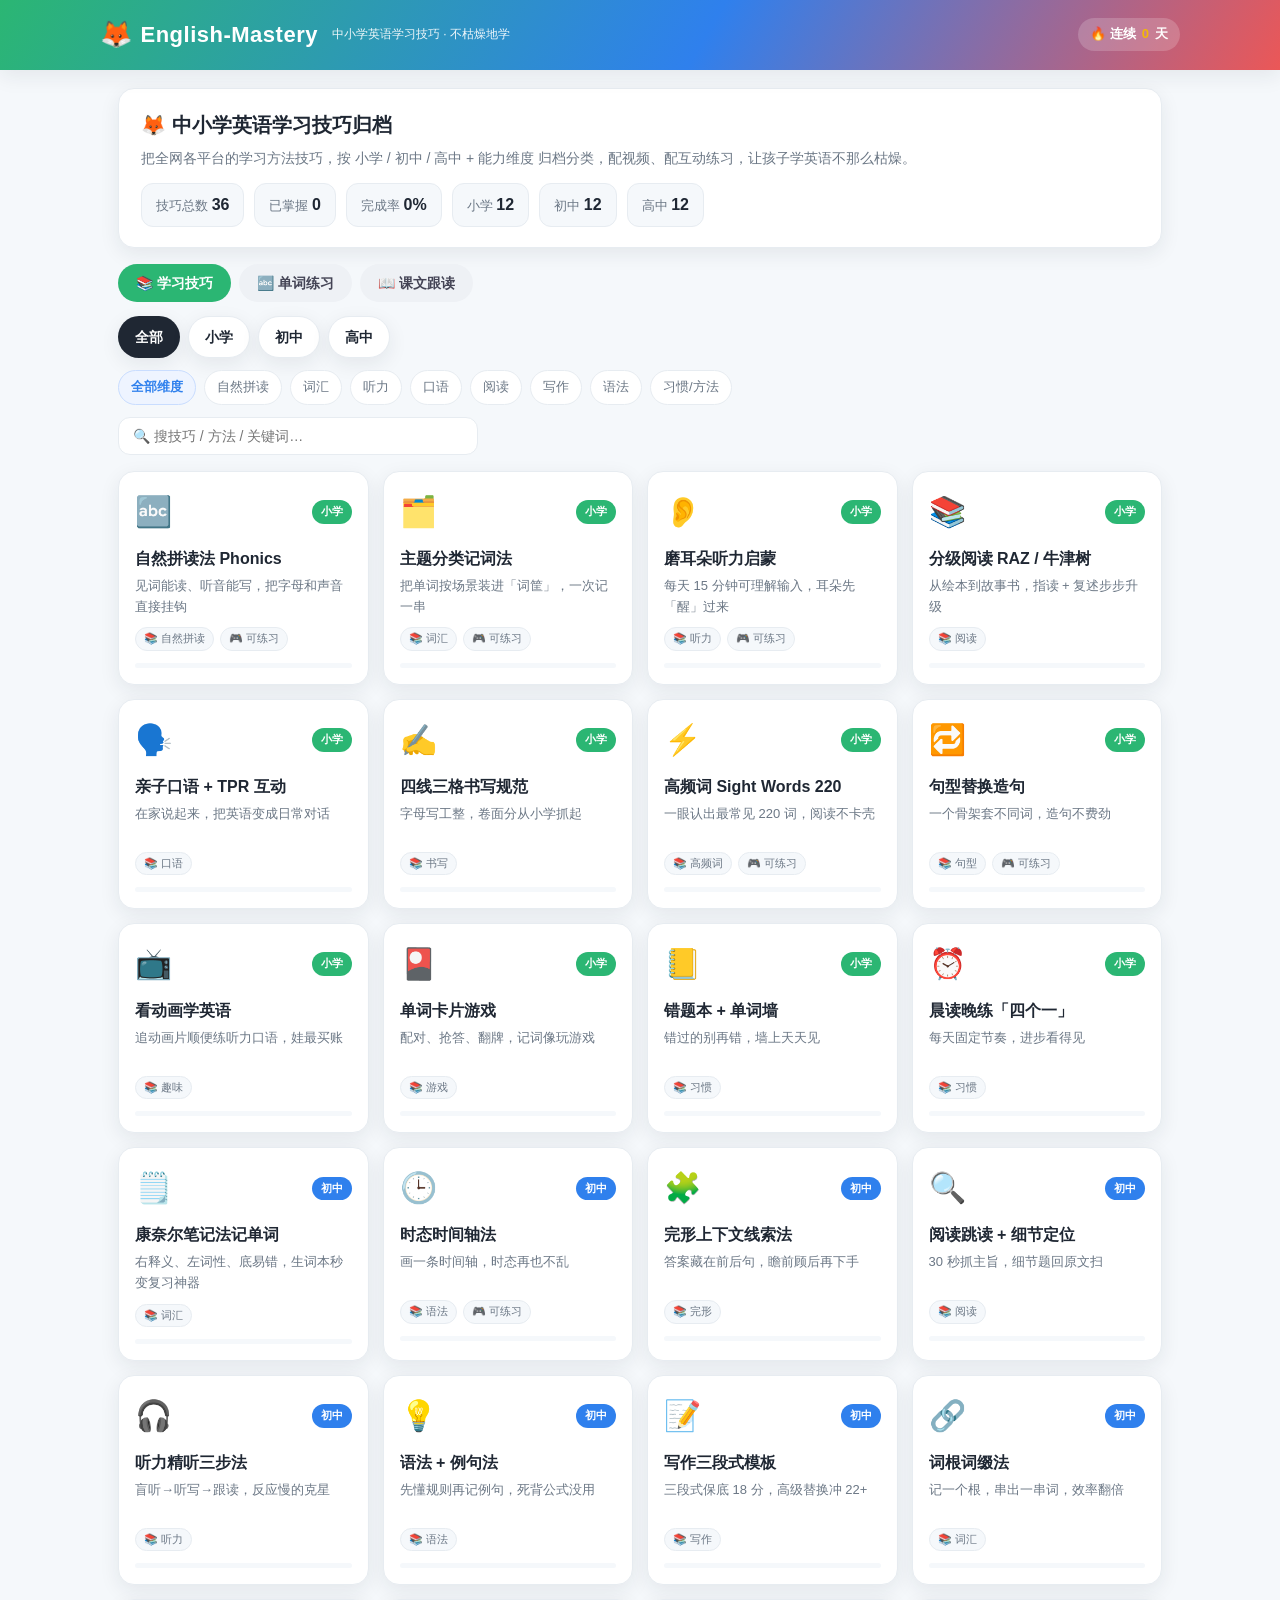
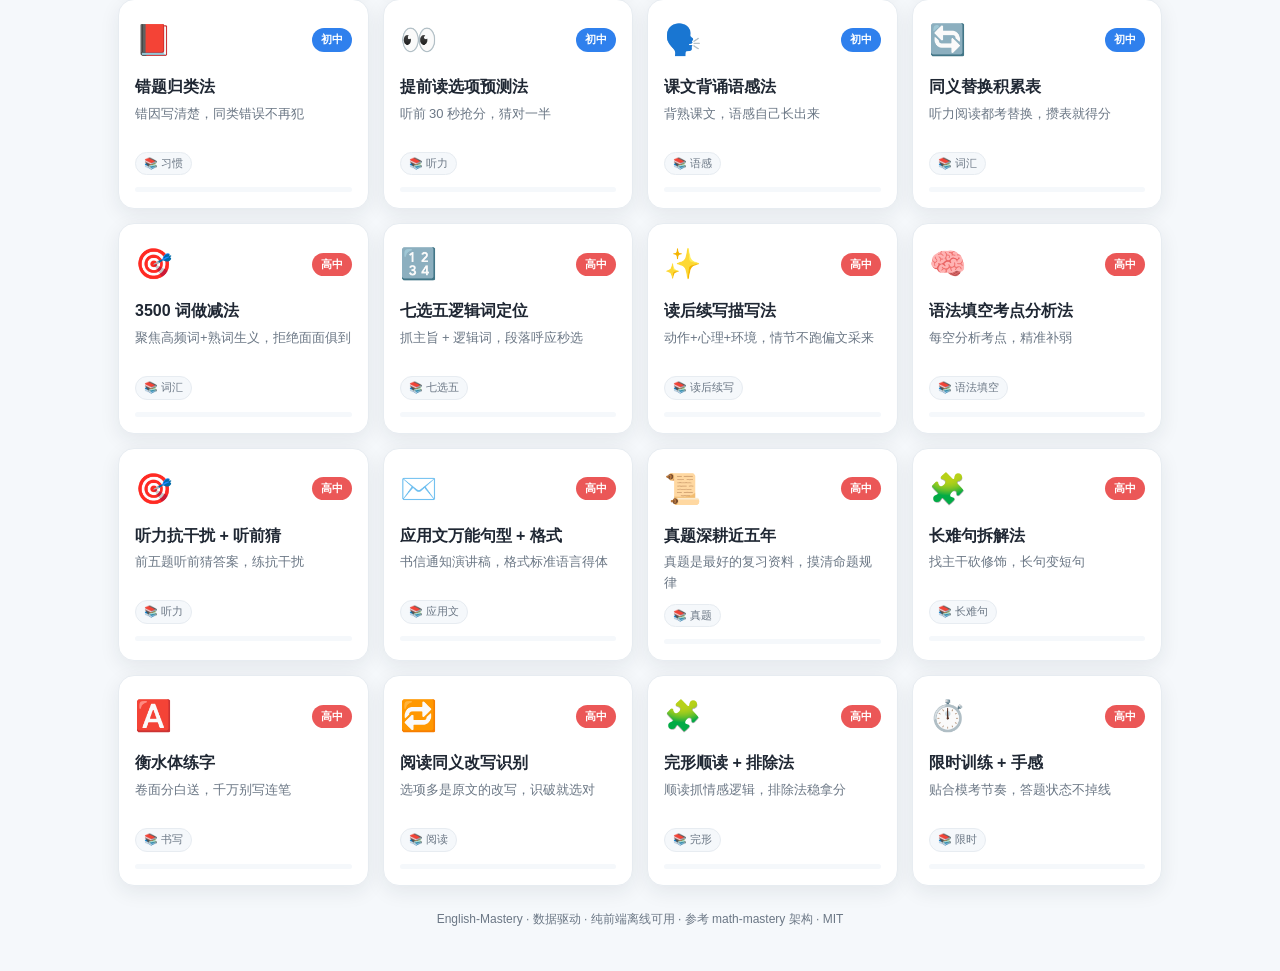
==== commit dcf4d0d0: "feat(textbook): 新增课文跟读模块（人教版PEP 3-6年级，听示范+语音识别逐词批改）" ====
--- a/english-mastery-standalone.html
+++ b/english-mastery-standalone.html
@@ -382,6 +382,22 @@
 .ph-spell-row .res { font-weight: 700; }
 .ph-counter { font-size: 13px; color: var(--muted); font-weight: 700; margin: 0 4px; }
 
+/* 拼读拆解（6 步）· 第 6 步「听音拼写」：不显示单词，只给词义 */
+.ph-word-quiz { display: flex; align-items: baseline; gap: 10px; flex-wrap: wrap; }
+.ph-lock { font-size: 15px; font-weight: 800; color: var(--muted); background: #f1f3f7; border: 1px dashed #c9d2e0; border-radius: 8px; padding: 3px 10px; }
+.ph-word-quiz .ph-zh { font-size: 18px; color: var(--ink); font-weight: 800; }
+.ph-hint-btn { margin-left: 8px; font-size: 12px; padding: 3px 10px; }
+.ph-hint-txt { margin-left: 6px; color: var(--ink); font-weight: 800; }
+/* 拼读拆解 · 学：格子里的「例词」小标签（区别于该音本身的读法） */
+.ph-a .ph-lbl { font-style: normal; font-size: 10px; color: #a9b3c2; margin-right: 3px; }
+
+/* 课文跟读 · 逐词批改高亮 */
+.tb-target { display:block; margin-top:5px; line-height:1.9; }
+.tb-target .w { display:inline-block; padding:0 3px; border-radius:4px; margin:1px; }
+.tb-target .w.ok { color:#1c7a4d; background:rgba(43,182,115,.14); }
+.tb-target .w.miss { color:#b23b3b; background:rgba(178,59,59,.14); text-decoration:line-through; }
+.tb-row .read-en { font-size:19px; font-weight:800; }
+
 </style>
 </head>
 <body>
@@ -1671,8 +1687,1648 @@
           { en: "sky", zh: "天空" }, { en: "cloud", zh: "云" }, { en: "rain", zh: "雨" },
           { en: "wind", zh: "风" }, { en: "fire", zh: "火" }
         ]
-      }
-    ]
+      },
+      {
+        id: "p-sh3a-u1",
+        title: "3年级上 · Unit 1",
+        words: [
+          { en: "hello", zh: "你好" },
+          { en: "morning", zh: "早晨，上午" },
+          { en: "Miss", zh: "小姐（未婚女士）" },
+          { en: "I", zh: "我" },
+          { en: "good", zh: "好的" },
+        ]
+      },
+      {
+        id: "p-sh3a-u2",
+        title: "3年级上 · Unit 2",
+        words: [
+          { en: "Mr", zh: "先生" },
+          { en: "Mrs", zh: "太太" },
+          { en: "are", zh: "是（复数）" },
+          { en: "fine", zh: "健康的" },
+          { en: "goodbye", zh: "再见" },
+          { en: "hi", zh: "嗨" },
+          { en: "thank", zh: "谢谢" },
+          { en: "you", zh: "你，你们" },
+        ]
+      },
+      {
+        id: "p-sh3a-u3",
+        title: "3年级上 · Unit 3",
+        words: [
+          { en: "boy", zh: "男孩" },
+          { en: "girl", zh: "女孩" },
+          { en: "am", zh: "是" },
+          { en: "no", zh: "不 ，不是" },
+          { en: "not", zh: "不是" },
+          { en: "yes", zh: "是，" },
+        ]
+      },
+      {
+        id: "p-sh3a-u4",
+        title: "3年级上 · Unit 4",
+        words: [
+          { en: "tail", zh: "高的" },
+          { en: "short", zh: "矮的" },
+          { en: "fat", zh: "胖的" },
+          { en: "thin", zh: "瘦的" },
+          { en: "friend", zh: "朋友" },
+          { en: "is", zh: "是" },
+          { en: "he", zh: "他（指男性）" },
+          { en: "my", zh: "我的" },
+          { en: "this", zh: "这，这个" },
+          { en: "she", zh: "她（指女性）" },
+        ]
+      },
+      {
+        id: "p-sh3a-u5",
+        title: "3年级上 · Unit 5",
+        words: [
+          { en: "father", zh: "爸爸" },
+          { en: "mother", zh: "妈妈" },
+          { en: "brother", zh: "哥哥，弟弟" },
+          { en: "sister", zh: "姐姐、妹妹" },
+          { en: "me", zh: "我" },
+          { en: "beautiful", zh: "美丽的" },
+          { en: "who", zh: "谁" },
+          { en: "family", zh: "家庭" },
+        ]
+      },
+      {
+        id: "p-sh3a-u6",
+        title: "3年级上 · Unit 6",
+        words: [
+          { en: "hair", zh: "头发" },
+          { en: "eye", zh: "眼睛" },
+          { en: "ear", zh: "耳朵" },
+          { en: "nose", zh: "鼻子" },
+          { en: "mouth", zh: "嘴巴" },
+          { en: "face", zh: "脸" },
+          { en: "big", zh: "大的" },
+          { en: "long", zh: "长的" },
+          { en: "look", zh: "看" },
+          { en: "small", zh: "小的" },
+        ]
+      },
+      {
+        id: "p-sh3a-u7",
+        title: "3年级上 · Unit 7",
+        words: [
+          { en: "blackboard", zh: "黑板" },
+          { en: "door", zh: "门" },
+          { en: "window", zh: "窗户" },
+          { en: "clean", zh: "把---擦干净，打扫" },
+          { en: "please", zh: "请，劳烦。。。" },
+          { en: "late", zh: "迟到" },
+          { en: "look at", zh: "看" },
+          { en: "open", zh: "打开" },
+          { en: "close", zh: "关" },
+          { en: "the", zh: "（表示特指）" },
+        ]
+      },
+      {
+        id: "p-sh3a-u8",
+        title: "3年级上 · Unit 8",
+        words: [
+          { en: "a(an)", zh: "一个" },
+          { en: "apple", zh: "苹果" },
+          { en: "banana", zh: "香蕉" },
+          { en: "orange", zh: "桔子" },
+          { en: "pear", zh: "梨" },
+          { en: "dad", zh: "爸爸（口语）" },
+          { en: "good", zh: "好的" },
+          { en: "here", zh: "这里" },
+          { en: "how much", zh: "多少（询问价钱）" },
+          { en: "they", zh: "（他、她、它）们" },
+          { en: "it", zh: "它" },
+        ]
+      },
+      {
+        id: "p-sh3a-u9",
+        title: "3年级上 · Unit 9",
+        words: [
+          { en: "chair", zh: "椅子" },
+          { en: "desk", zh: "书桌" },
+          { en: "pen", zh: "钢笔" },
+          { en: "bed", zh: "床" },
+          { en: "schoolbag", zh: "书包" },
+          { en: "book", zh: "书" },
+          { en: "these", zh: "这些" },
+          { en: "pencil", zh: "铅笔" },
+          { en: "ruler", zh: "尺子" },
+          { en: "mum", zh: "妈妈（口语）" },
+          { en: "your", zh: "你的，你们的" },
+        ]
+      },
+      {
+        id: "p-sh3a-u10",
+        title: "3年级上 · Unit 10",
+        words: [
+          { en: "one", zh: "一" },
+          { en: "two", zh: "二" },
+          { en: "three", zh: "三" },
+          { en: "four", zh: "四" },
+          { en: "five", zh: "五" },
+          { en: "six", zh: "六" },
+          { en: "seven", zh: "七" },
+          { en: "eight", zh: "八" },
+          { en: "nine", zh: "九" },
+          { en: "ten", zh: "十" },
+          { en: "how many", zh: "多少（询问数量）" },
+        ]
+      },
+      {
+        id: "p-sh3a-u11",
+        title: "3年级上 · Unit 11",
+        words: [
+          { en: "mouse", zh: "老鼠" },
+          { en: "cat", zh: "猫" },
+          { en: "dog", zh: "狗" },
+          { en: "rabbit", zh: "兔子" },
+          { en: "fish", zh: "鱼" },
+          { en: "it's", zh: "它的" },
+          { en: "tail", zh: "尾巴" },
+          { en: "what", zh: "什么" },
+        ]
+      },
+      {
+        id: "p-sh3a-u12",
+        title: "3年级上 · Unit 12",
+        words: [
+          { en: "spring", zh: "春天" },
+          { en: "summer", zh: "夏天" },
+          { en: "autumn", zh: "秋天" },
+          { en: "winter", zh: "冬天" },
+          { en: "cold", zh: "寒冷的" },
+          { en: "cool", zh: "凉爽的" },
+          { en: "hot", zh: "炎热的" },
+          { en: "warm", zh: "温暖的" },
+          { en: "in", zh: "在（某段时间）里" },
+        ]
+      },
+      {
+        id: "p-sh3b-u1",
+        title: "3年级下 · Unit 1",
+        words: [
+          { en: "black", zh: "黑色" },
+          { en: "blue", zh: "蓝色" },
+          { en: "green", zh: "绿色" },
+          { en: "red", zh: "红色" },
+          { en: "white", zh: "白色" },
+          { en: "yellow", zh: "黄色" },
+          { en: "and", zh: "和" },
+          { en: "ball", zh: "球" },
+          { en: "colour", zh: "颜色" },
+        ]
+      },
+      {
+        id: "p-sh3b-u2",
+        title: "3年级下 · Unit 2",
+        words: [
+          { en: "candy", zh: "糖果" },
+          { en: "ice cream", zh: "冰淇淋" },
+          { en: "lemon", zh: "柠檬" },
+          { en: "how", zh: "怎样" },
+          { en: "orange", zh: "橘子" },
+          { en: "sour", zh: "酸的" },
+          { en: "sweet", zh: "甜的" },
+          { en: "taste", zh: "品尝" },
+        ]
+      },
+      {
+        id: "p-sh3b-u3",
+        title: "3年级下 · Unit 3",
+        words: [
+          { en: "Bike", zh: "自行车" },
+          { en: "bus", zh: "大客车" },
+          { en: "plane", zh: "飞机" },
+          { en: "ship", zh: "船" },
+          { en: "car", zh: "汽车" },
+          { en: "train", zh: "火车" },
+          { en: "can", zh: "能" },
+          { en: "hear", zh: "听见……" },
+          { en: "listen", zh: "听" },
+        ]
+      },
+      {
+        id: "p-sh3b-u4",
+        title: "3年级下 · Unit 4",
+        words: [
+          { en: "Bear", zh: "熊" },
+          { en: "elephant", zh: "大象" },
+          { en: "lion", zh: "狮子" },
+          { en: "monkey", zh: "猴子" },
+          { en: "panda", zh: "熊猫" },
+          { en: "tiger", zh: "老虎" },
+          { en: "like", zh: "像，喜欢" },
+          { en: "man", zh: "男人" },
+          { en: "old", zh: "旧，老的" },
+          { en: "our", zh: "我们的" },
+          { en: "strong", zh: "强壮" },
+        ]
+      },
+      {
+        id: "p-sh3b-u5",
+        title: "3年级下 · Unit 5",
+        words: [
+          { en: "Kite", zh: "风筝" },
+          { en: "robot", zh: "机器人" },
+          { en: "toy bear", zh: "玩具熊" },
+          { en: "fun", zh: "有趣的" },
+          { en: "lovely", zh: "可爱的" },
+          { en: "play", zh: "玩" },
+          { en: "sorry", zh: "对不起" },
+        ]
+      },
+      {
+        id: "p-sh3b-u6",
+        title: "3年级下 · Unit 6",
+        words: [
+          { en: "Biscuit", zh: "饼干" },
+          { en: "bread", zh: "面包" },
+          { en: "egg", zh: "鸡蛋" },
+          { en: "juice", zh: "果汁" },
+          { en: "milk", zh: "牛奶" },
+          { en: "water", zh: "水" },
+          { en: "breakfast", zh: "早餐" },
+          { en: "child", zh: "孩子" },
+          { en: "have", zh: "有" },
+          { en: "some", zh: "一些" },
+          { en: "too", zh: "也" },
+          { en: "We", zh: "我们" },
+        ]
+      },
+      {
+        id: "p-sh3b-u7",
+        title: "3年级下 · Unit 7",
+        words: [
+          { en: "dance", zh: "跳舞" },
+          { en: "paint", zh: "画画" },
+          { en: "read", zh: "读（书）" },
+          { en: "sing", zh: "唱（歌）" },
+          { en: "skate", zh: "滑冰" },
+          { en: "swim", zh: "游泳" },
+          { en: "at home", zh: "在家" },
+          { en: "come in", zh: "进来" },
+          { en: "sleep", zh: "睡觉" },
+          { en: "work", zh: "工作" },
+          { en: "worker", zh: "工人" },
+        ]
+      },
+      {
+        id: "p-sh3b-u8",
+        title: "3年级下 · Unit 8",
+        words: [
+          { en: "cake", zh: "蛋糕" },
+          { en: "card", zh: "卡片" },
+          { en: "noodle", zh: "面条" },
+          { en: "birthday", zh: "生日" },
+          { en: "dear", zh: "亲爱的" },
+          { en: "for", zh: "为了" },
+          { en: "how old", zh: "多大（年纪）" },
+          { en: "to", zh: "向，朝着" },
+        ]
+      },
+      {
+        id: "p-sh3b-u9",
+        title: "3年级下 · Unit 9",
+        words: [
+          { en: "cow", zh: "牛" },
+          { en: "horse", zh: "马" },
+          { en: "pig", zh: "猪" },
+          { en: "sheep", zh: "羊" },
+          { en: "bye", zh: "再见" },
+          { en: "farm", zh: "农场" },
+          { en: "grass", zh: "草" },
+          { en: "great", zh: "好，伟大的" },
+          { en: "litter", zh: "垃圾" },
+          { en: "stone", zh: "石头" },
+          { en: "throw", zh: "扔" },
+        ]
+      },
+      {
+        id: "p-sh3b-u10",
+        title: "3年级下 · Unit 10",
+        words: [
+          { en: "Head", zh: "头" },
+          { en: "body", zh: "身体" },
+          { en: "arm", zh: "胳膊" },
+          { en: "hand", zh: "手" },
+          { en: "leg", zh: "腿" },
+          { en: "foot", zh: "脚" },
+        ]
+      },
+      {
+        id: "p-sh3b-u11",
+        title: "3年级下 · Unit 11",
+        words: [
+          { en: "Flower", zh: "花" },
+          { en: "photo", zh: "照片" },
+          { en: "tea", zh: "茶" },
+          { en: "cup", zh: "杯子" },
+          { en: "day", zh: "天，白天" },
+          { en: "idea", zh: "主意" },
+          { en: "love", zh: "爱" },
+        ]
+      },
+      {
+        id: "p-sh3b-u12",
+        title: "3年级下 · Unit 12",
+        words: [
+          { en: "afraid(of)", zh: "害怕" },
+          { en: "bad", zh: "坏的" },
+          { en: "house", zh: "房子" },
+          { en: "little", zh: "小，一点儿" },
+          { en: "make", zh: "做，制造" },
+          { en: "now", zh: "现在" },
+          { en: "there", zh: "那里" },
+          { en: "very", zh: "非常" },
+        ]
+      },
+      {
+        id: "p-sh4a-u1",
+        title: "4年级上 · Unit 1",
+        words: [
+          { en: "meet", zh: "相识" },
+          { en: "new", zh: "新的" },
+          { en: "morning", zh: "早晨" },
+          { en: "classmate", zh: "同学" },
+          { en: "her", zh: "她的" },
+          { en: "name", zh: "名字" },
+          { en: "sit", zh: "坐" },
+          { en: "afternoon", zh: "下午" },
+          { en: "his", zh: "他的" },
+        ]
+      },
+      {
+        id: "p-sh4a-u2",
+        title: "4年级上 · Unit 2",
+        words: [
+          { en: "run", zh: "跑" },
+          { en: "fast", zh: "快" },
+          { en: "fly", zh: "飞" },
+          { en: "draw", zh: "画画" },
+          { en: "write", zh: "写字" },
+          { en: "jump", zh: "跳" },
+          { en: "welcome", zh: "欢迎" },
+          { en: "woof", zh: "汪汪" },
+          { en: "but", zh: "但是" },
+        ]
+      },
+      {
+        id: "p-sh4a-u3",
+        title: "4年级上 · Unit 3",
+        words: [
+          { en: "happy", zh: "开心的" },
+          { en: "sad", zh: "难过的" },
+          { en: "tired", zh: "累的" },
+          { en: "hungry", zh: "饥饿的" },
+          { en: "full", zh: "饱的" },
+          { en: "thirsty", zh: "口渴的" },
+          { en: "bird", zh: "鸟" },
+          { en: "see", zh: "看见" },
+          { en: "bottle", zh: "瓶子" },
+          { en: "drink", zh: "喝" },
+        ]
+      },
+      {
+        id: "p-sh4a-u4",
+        title: "4年级上 · Unit 4",
+        words: [
+          { en: "any", zh: "任何" },
+          { en: "cousin", zh: "表兄弟" },
+          { en: "family", zh: "家庭" },
+          { en: "parent", zh: "父母 亲" },
+          { en: "grandparent", zh: "祖父母亲" },
+          { en: "son", zh: "儿子" },
+          { en: "grandfather(grandpa)", zh: "外公（爷爷）" },
+          { en: "grandmother(grandma)", zh: "外婆（奶奶）" },
+          { en: "uncle", zh: "叔叔，舅舅" },
+          { en: "aunt", zh: "姑妈，阿姨that 那个" },
+        ]
+      },
+      {
+        id: "p-sh4a-u5",
+        title: "4年级上 · Unit 5",
+        words: [
+          { en: "T-shirt", zh: "T 恤衫" },
+          { en: "brown", zh: "棕色" },
+          { en: "shorts", zh: "短裤" },
+          { en: "ride", zh: "骑" },
+          { en: "skirt", zh: "短裙" },
+          { en: "dress", zh: "连衣裙" },
+          { en: "shirt", zh: "衬衫" },
+          { en: "tooth", zh: "( 复数teeth) 牙齿" },
+          { en: "Sharp", zh: "锋利" },
+          { en: "help", zh: "帮助" },
+          { en: "get out", zh: "出去" },
+        ]
+      },
+      {
+        id: "p-sh4a-u6",
+        title: "4年级上 · Unit 6",
+        words: [
+          { en: "nurse", zh: "护士" },
+          { en: "fireman", zh: "消防员" },
+          { en: "teacher", zh: "教师" },
+          { en: "doctor", zh: "医生" },
+          { en: "bus drive", zh: "公共汽车司机" },
+          { en: "kid", zh: "小孩" },
+          { en: "so", zh: "如此" },
+          { en: "fire", zh: "火" },
+          { en: "people", zh: "人们" },
+          { en: "job", zh: "工作" },
+        ]
+      },
+      {
+        id: "p-sh4a-u7",
+        title: "4年级上 · Unit 7",
+        words: [
+          { en: "School", zh: "学校" },
+          { en: "office", zh: "办公室" },
+          { en: "busy", zh: "繁忙" },
+          { en: "computer", zh: "电脑" },
+          { en: "many", zh: "许多" },
+          { en: "library", zh: "图书馆" },
+          { en: "playground", zh: "操场" },
+          { en: "classroom", zh: "教室" },
+          { en: "toilet", zh: "厕所" },
+          { en: "animal", zh: "动物" },
+          { en: "forest", zh: "森林" },
+          { en: "pupil", zh: "小学生" },
+          { en: "try", zh: "尝试" },
+          { en: "first", zh: "第一" },
+        ]
+      },
+      {
+        id: "p-sh4a-u8",
+        title: "4年级上 · Unit 8",
+        words: [
+          { en: "Shop", zh: "商店" },
+          { en: "tomato", zh: "西红柿" },
+          { en: "soup", zh: "汤" },
+          { en: "potato", zh: "土豆" },
+          { en: "carrot", zh: "胡萝卜" },
+          { en: "thirty", zh: "三十" },
+          { en: "fish", zh: "鱼" },
+          { en: "meat", zh: "肉" },
+          { en: "rice", zh: "米饭" },
+          { en: "glasses", zh: "眼镜" },
+          { en: "want", zh: "想要" },
+          { en: "together", zh: "一起" },
+          { en: "magic", zh: "神奇" },
+        ]
+      },
+      {
+        id: "p-sh4a-u9",
+        title: "4年级上 · Unit 9",
+        words: [
+          { en: "need", zh: "需要" },
+          { en: "where", zh: "哪里" },
+          { en: "in", zh: "在--里面" },
+          { en: "box", zh: "盒子" },
+          { en: "give", zh: "给" },
+          { en: "plate", zh: "盘子" },
+          { en: "on", zh: "在--上面" },
+          { en: "table", zh: "桌子" },
+          { en: "lunch", zh: "午餐" },
+          { en: "under", zh: "在--下面" },
+          { en: "beside", zh: "在--旁边" },
+          { en: "kitchen", zh: "厨房" },
+          { en: "floor", zh: "地板" },
+          { en: "angry", zh: "生气的" },
+        ]
+      },
+      {
+        id: "p-sh4a-u10",
+        title: "4年级上 · Unit 10",
+        words: [
+          { en: "around", zh: "到处" },
+          { en: "home", zh: "家" },
+          { en: "street", zh: "街道" },
+          { en: "park", zh: "公园" },
+          { en: "near", zh: "附近" },
+          { en: "behind", zh: "在--后面" },
+          { en: "supermarket", zh: "超市" },
+          { en: "restaurant", zh: "餐馆" },
+          { en: "live", zh: "居住" },
+          { en: "old", zh: "古老的" },
+          { en: "eat", zh: "吃" },
+          { en: "nice", zh: "美味的" },
+          { en: "food", zh: "食物" },
+          { en: "a lot of", zh: "很多" },
+        ]
+      },
+      {
+        id: "p-sh4a-u11",
+        title: "4年级上 · Unit 11",
+        words: [
+          { en: "Shape", zh: "形状" },
+          { en: "picture", zh: "图画" },
+          { en: "square", zh: "正方形" },
+          { en: "circle", zh: "圆形" },
+          { en: "star", zh: "五角星" },
+          { en: "rectangle", zh: "长方形" },
+          { en: "triangle", zh: "三角形" },
+          { en: "today", zh: "今天" },
+          { en: "well", zh: "好，健康" },
+        ]
+      },
+      {
+        id: "p-sh4a-u12",
+        title: "4年级上 · Unit 12",
+        words: [
+          { en: "Weather", zh: "天气" },
+          { en: "rainy", zh: "多雨的" },
+          { en: "cloudy", zh: "多云的" },
+          { en: "windy", zh: "多风的" },
+          { en: "sunny", zh: "阳光充足的" },
+          { en: "Sunday", zh: "星期天" },
+          { en: "cloud", zh: "云" },
+          { en: "rain", zh: "雨" },
+          { en: "sun", zh: "太阳" },
+          { en: "wind", zh: "风" },
+        ]
+      },
+      {
+        id: "p-sh4b-u1",
+        title: "4年级下 · Unit 1",
+        words: [
+          { en: "Touch", zh: "碰，触摸" },
+          { en: "feel", zh: "摸起来，感到" },
+          { en: "soft", zh: "柔软的" },
+          { en: "hard", zh: "坚硬的" },
+          { en: "thick", zh: "厚的，粗的" },
+          { en: "thin", zh: "薄的，细的" },
+          { en: "blind", zh: "瞎的，失明的" },
+          { en: "noise", zh: "响声，吵闹声" },
+          { en: "young", zh: "年轻的" },
+        ]
+      },
+      {
+        id: "p-sh4b-u2",
+        title: "4年级下 · Unit 2",
+        words: [
+          { en: "smell", zh: "闻，嗅" },
+          { en: "strawberry", zh: "草莓" },
+          { en: "or", zh: "或者，还是" },
+          { en: "watermelon", zh: "西瓜" },
+          { en: "grape", zh: "葡萄" },
+          { en: "fox", zh: "狐狸" },
+          { en: "round", zh: "圆的" },
+          { en: "purple", zh: "紫色的" },
+          { en: "wait", zh: "等待，等候" },
+          { en: "minute", zh: "一会儿，分钟" },
+          { en: "get", zh: "得到" },
+          { en: "those", zh: "那些" },
+        ]
+      },
+      {
+        id: "p-sh4b-u3",
+        title: "4年级下 · Unit 3",
+        words: [
+          { en: "rise", zh: "升起" },
+          { en: "shadow", zh: "影子" },
+          { en: "noon", zh: "中午" },
+          { en: "high", zh: "高的" },
+          { en: "sky", zh: "天空" },
+          { en: "evening", zh: "黄昏，晚上" },
+          { en: "again", zh: "再，又" },
+          { en: "night", zh: "夜晚" },
+          { en: "moon", zh: "月亮" },
+          { en: "him", zh: "他" },
+          { en: "stop", zh: "停下" },
+          { en: "at noon", zh: "在中午" },
+          { en: "go down", zh: "落下" },
+          { en: "at night", zh: "在夜晚" },
+          { en: "take a walk", zh: "散步" },
+        ]
+      },
+      {
+        id: "p-sh4b-u4",
+        title: "4年级下 · Unit 4",
+        words: [
+          { en: "subject", zh: "学科，科目" },
+          { en: "lesson", zh: "课" },
+          { en: "Chinese", zh: "〔学科〕语文" },
+          { en: "Maths", zh: "〔学科〕数学" },
+          { en: "English", zh: "〔学科〕英语" },
+          { en: "Science", zh: "〔学科〕科学" },
+          { en: "PE", zh: "〔学科〕体育" },
+          { en: "Music", zh: "〔学科〕音乐" },
+          { en: "Art", zh: "〔学科〕美术" },
+          { en: "timetable", zh: "课程表" },
+          { en: "from", zh: "从，来自" },
+          { en: "a.m", zh: "上午" },
+          { en: "p.m", zh: "下午" },
+          { en: "break", zh: "休息" },
+          { en: "from…to…", zh: "从…到…." },
+        ]
+      },
+      {
+        id: "p-sh4b-u5",
+        title: "4年级下 · Unit 5",
+        words: [
+          { en: "sport", zh: "体育运动" },
+          { en: "football", zh: "足球" },
+          { en: "club", zh: "俱乐部" },
+          { en: "join", zh: "参加，参加" },
+          { en: "tell", zh: "告诉" },
+          { en: "about", zh: "关于" },
+          { en: "basketball", zh: "篮球" },
+          { en: "volleyball", zh: "排球" },
+          { en: "us", zh: "我们" },
+          { en: "table tennis", zh: "乒乓球运动" },
+          { en: "play football", zh: "踢足球" },
+          { en: "play basketball", zh: "打篮球" },
+          { en: "play volleyball", zh: "打排球" },
+        ]
+      },
+      {
+        id: "p-sh4b-u6",
+        title: "4年级下 · Unit 6",
+        words: [
+          { en: "wonderful", zh: "使人愉悦的，绝妙的" },
+          { en: "violin", zh: "小提琴" },
+          { en: "guitar", zh: "吉他" },
+          { en: "whose", zh: "谁的" },
+          { en: "piano", zh: "钢琴" },
+          { en: "city", zh: "城市" },
+          { en: "bag", zh: "袋子" },
+          { en: "all", zh: "全部，全部" },
+          { en: "play the violin", zh: "拉小提琴" },
+          { en: "play the guitar", zh: "弹吉他" },
+        ]
+      },
+      {
+        id: "p-sh4b-u7",
+        title: "4年级下 · Unit 7",
+        words: [
+          { en: "o’clock", zh: "…点钟" },
+          { en: "quarter", zh: "一刻钟" },
+          { en: "time", zh: "时间" },
+          { en: "half", zh: "半，一半" },
+          { en: "wash", zh: "洗" },
+          { en: "dinner", zh: "晚餐，正餐" },
+          { en: "start", zh: "开始" },
+          { en: "catch", zh: "捉住" },
+          { en: "get up", zh: "起床" },
+          { en: "brush…teeth", zh: "刷牙" },
+          { en: "half past", zh: "…点半" },
+          { en: "have breakfast", zh: "吃早餐" },
+          { en: "go to school", zh: "去上学" },
+          { en: "wash…face", zh: "洗脸" },
+          { en: "have lunch", zh: "吃午餐" },
+          { en: "have dinner", zh: "吃晚餐" },
+          { en: "go to bed", zh: "上床睡觉" },
+        ]
+      },
+      {
+        id: "p-sh4b-u8",
+        title: "4年级下 · Unit 8",
+        words: [
+          { en: "week", zh: "星期" },
+          { en: "Monday", zh: "星期一" },
+          { en: "with", zh: "和…一起" },
+          { en: "Tuesday", zh: "星期二" },
+          { en: "Wednesday", zh: "星期三" },
+          { en: "Thursday", zh: "星期四" },
+          { en: "Friday", zh: "星期五" },
+          { en: "game", zh: "游戏" },
+          { en: "Saturday", zh: "星期六" },
+          { en: "Sunday", zh: "星期日" },
+          { en: "clock", zh: "时钟，钟" },
+          { en: "play chess", zh: "下国际象棋" },
+          { en: "at the weekend", zh: "在周末" },
+          { en: "(be)late for", zh: "迟到" },
+        ]
+      },
+      {
+        id: "p-sh4b-u9",
+        title: "4年级下 · Unit 9",
+        words: [
+          { en: "China", zh: "中国" },
+          { en: "talk", zh: "谈话，说话" },
+          { en: "May", zh: "五月" },
+          { en: "June", zh: "六月" },
+          { en: "January", zh: "一月" },
+          { en: "February", zh: "二月" },
+          { en: "March", zh: "三月" },
+          { en: "April", zh: "四月" },
+          { en: "July", zh: "七月" },
+          { en: "August", zh: "八月" },
+          { en: "September", zh: "九月" },
+          { en: "October", zh: "十月" },
+          { en: "November", zh: "十一月" },
+          { en: "December", zh: "十二月" },
+          { en: "email", zh: "电子邮件" },
+          { en: "hat", zh: "帽子" },
+          { en: "wear", zh: "穿，戴" },
+          { en: "yours", zh: "你的，你们的" },
+          { en: "every year", zh: "每年" },
+        ]
+      },
+      {
+        id: "p-sh4b-u10",
+        title: "4年级下 · Unit 10",
+        words: [
+          { en: "Garden", zh: "花园" },
+          { en: "plant", zh: "植物" },
+          { en: "leaf", zh: "叶子" },
+          { en: "water", zh: "给…浇水" },
+          { en: "them", zh: "它们，他们，她们" },
+          { en: "grow", zh: "生长，成长" },
+          { en: "seed", zh: "种子" },
+          { en: "every day", zh: "每天" },
+        ]
+      },
+      {
+        id: "p-sh4b-u11",
+        title: "4年级下 · Unit 11",
+        words: [
+          { en: "Song", zh: "歌曲" },
+          { en: "zoo", zh: "动物园" },
+          { en: "cinema", zh: "电影院" },
+          { en: "museum", zh: "博物馆" },
+          { en: "also", zh: "也，还" },
+          { en: "have a party", zh: "举办聚会" },
+        ]
+      },
+      {
+        id: "p-sh4b-u12",
+        title: "4年级下 · Unit 12",
+        words: [
+          { en: "Ugly", zh: "丑的，丑陋的" },
+          { en: "duck", zh: "鸭子" },
+          { en: "duckling", zh: "小鸭子" },
+          { en: "river", zh: "河，江" },
+          { en: "baby", zh: "宝宝，婴儿" },
+          { en: "later", zh: "后来，以后" },
+          { en: "quack", zh: "〔鸭叫声〕嘎嘎" },
+          { en: "back", zh: "背，背部" },
+          { en: "away", zh: "去别处，朝另一个方向" },
+          { en: "swan", zh: "天鹅" },
+          { en: "into", zh: "朝，向，到…里面" },
+        ]
+      },
+      {
+        id: "p-sh5a-u1",
+        title: "5年级上 · Unit 1",
+        words: [
+          { en: "future", zh: "未来" },
+          { en: "want", zh: "想要" },
+          { en: "pilot", zh: "飞行员" },
+          { en: "teach", zh: "教" },
+          { en: "cook", zh: "厨师，烹饪" },
+          { en: "taxi driver", zh: "出租车司机" },
+          { en: "job", zh: "工作，职业" },
+          { en: "singer", zh: "歌手" },
+          { en: "fall", zh: "掉落" },
+          { en: "lifeguard", zh: "救生员" },
+          { en: "save", zh: "救" },
+          { en: "become", zh: "变成，变得" },
+          { en: "(be)good at", zh: "擅长" },
+        ]
+      },
+      {
+        id: "p-sh5a-u2",
+        title: "5年级上 · Unit 2",
+        words: [
+          { en: "by", zh: "靠近" },
+          { en: "walk", zh: "走，步行" },
+          { en: "Ms", zh: "女士" },
+          { en: "journey", zh: "旅程" },
+          { en: "primary school", zh: "小学" },
+          { en: "underground", zh: "地铁" },
+          { en: "station", zh: "车站" },
+          { en: "take", zh: "乘坐，带领" },
+          { en: "after", zh: "在……之后" },
+          { en: "hour", zh: "小时" },
+          { en: "bus stop", zh: "公共汽车站" },
+          { en: "by bus", zh: "乘公共汽车" },
+          { en: "far from", zh: "离……远" },
+          { en: "on foot", zh: "步行" },
+          { en: "by bike", zh: "骑自行车" },
+          { en: "by car", zh: "乘小汽车" },
+          { en: "get off", zh: "下车" },
+        ]
+      },
+      {
+        id: "p-sh5a-u3",
+        title: "5年级上 · Unit 3",
+        words: [
+          { en: "party", zh: "聚会" },
+          { en: "when", zh: "什么时候" },
+          { en: "begin", zh: "开始" },
+          { en: "bring", zh: "带来" },
+          { en: "thing", zh: "东西" },
+          { en: "favourite", zh: "最喜欢的" },
+          { en: "interesting", zh: "有趣的" },
+          { en: "hat", zh: "帽子" },
+          { en: "have fun", zh: "尽情玩" },
+        ]
+      },
+      {
+        id: "p-sh5a-u4",
+        title: "5年级上 · Unit 4",
+        words: [
+          { en: "usually", zh: "通常" },
+          { en: "often", zh: "经常" },
+          { en: "visit", zh: "看望，拜访" },
+          { en: "sometimes", zh: "有时" },
+          { en: "always", zh: "总是，一直" },
+          { en: "never", zh: "从不" },
+          { en: "play sport", zh: "做运动" },
+          { en: "go shopping", zh: "去购物" },
+          { en: "clever", zh: "聪明的" },
+        ]
+      },
+      {
+        id: "p-sh5a-u5",
+        title: "5年级上 · Unit 5",
+        words: [
+          { en: "same", zh: "相同的" },
+          { en: "class", zh: "班级" },
+          { en: "both", zh: "（两个）都" },
+          { en: "cross", zh: "穿越，越过" },
+          { en: "carry", zh: "背，提" },
+          { en: "heavy", zh: "重的" },
+          { en: "different", zh: "不同的" },
+          { en: "bored", zh: "无聊的" },
+          { en: "word", zh: "单词" },
+          { en: "easy", zh: "容易的" },
+          { en: "say", zh: "说" },
+          { en: "then", zh: "然后，那么" },
+          { en: "ask", zh: "问" },
+          { en: "answer", zh: "回答" },
+          { en: "soon", zh: "很快，不久" },
+          { en: "each other", zh: "互相" },
+          { en: "make phone calls", zh: "打电话" },
+        ]
+      },
+      {
+        id: "p-sh5a-u6",
+        title: "5年级上 · Unit 6",
+        words: [
+          { en: "life", zh: "生活" },
+          { en: "living room", zh: "客厅" },
+          { en: "bedroom", zh: "卧室" },
+          { en: "model plane", zh: "飞机模型" },
+          { en: "kitchen", zh: "厨房" },
+          { en: "bathroom", zh: "浴室，卫生间" },
+          { en: "their", zh: "他们的 light灯，光" },
+          { en: "watch", zh: "观看" },
+          { en: "TV", zh: "电视机" },
+          { en: "before", zh: "在….以前" },
+          { en: "bedtime", zh: "就寝时间" },
+          { en: "do……homework", zh: "做家庭作业" },
+          { en: "turn off", zh: "关掉" },
+          { en: "watch TV", zh: "看电视" },
+          { en: "tell a story", zh: "讲故事" },
+        ]
+      },
+      {
+        id: "p-sh5a-u7",
+        title: "5年级上 · Unit 7",
+        words: [
+          { en: "beach", zh: "海滩" },
+          { en: "enjoy", zh: "享受……的乐趣" },
+          { en: "sunshine", zh: "阳光" },
+          { en: "collect", zh: "收集" },
+          { en: "shell", zh: "贝壳" },
+          { en: "sea", zh: "海" },
+          { en: "letter", zh: "信" },
+          { en: "put", zh: "放，安置" },
+          { en: "know", zh: "知道" },
+        ]
+      },
+      {
+        id: "p-sh5a-u8",
+        title: "5年级上 · Unit 8",
+        words: [
+          { en: "year", zh: "年岁，年" },
+          { en: "on holiday", zh: "度假" },
+          { en: "have a good time", zh: "玩得高兴" },
+          { en: "outing", zh: "远足" },
+          { en: "map", zh: "地图" },
+          { en: "hill山 find", zh: "找到" },
+          { en: "diamond", zh: "钻石" },
+          { en: "another", zh: "另一个" },
+          { en: "lake", zh: "湖" },
+          { en: "funny", zh: "滑稽的，好笑的" },
+          { en: "hole", zh: "洞" },
+          { en: "key", zh: "钥匙" },
+          { en: "think", zh: "想" },
+          { en: "at the top of", zh: "在….顶部" },
+          { en: "get through", zh: "通过" },
+        ]
+      },
+      {
+        id: "p-sh5a-u9",
+        title: "5年级上 · Unit 9",
+        words: [
+          { en: "post office", zh: "邮局" },
+          { en: "quite", zh: "相当，十分" },
+          { en: "along", zh: "沿着，顺着" },
+          { en: "turn", zh: "转向，转弯" },
+          { en: "left", zh: "左边" },
+          { en: "straight", zh: "笔直地" },
+          { en: "right", zh: "右边，正确的" },
+          { en: "between", zh: "在…..中间" },
+          { en: "flower shop", zh: "花店" },
+          { en: "hospital", zh: "医院" },
+          { en: "toy shop", zh: "玩具店" },
+          { en: "road", zh: "路，马路" },
+          { en: "get to", zh: "到达" },
+        ]
+      },
+      {
+        id: "p-sh5a-u10",
+        title: "5年级上 · Unit 10",
+        words: [
+          { en: "gently", zh: "和缓地，温柔地" },
+          { en: "blow", zh: "刮，吹" },
+          { en: "softly", zh: "轻柔地" },
+          { en: "strongly", zh: "强劲地" },
+          { en: "happily", zh: "快乐地" },
+          { en: "windmill", zh: "风车" },
+          { en: "move", zh: "移动，（使）改变位置" },
+          { en: "slowly", zh: "缓慢地" },
+          { en: "quickly", zh: "迅速地" },
+          { en: "sound", zh: "声音，听起来好像" },
+          { en: "wind-bell", zh: "风铃" },
+          { en: "cut", zh: "剪，砍，" },
+          { en: "paper", zh: "纸" },
+          { en: "quiet", zh: "轻声的" },
+          { en: "tap", zh: "水龙头" },
+        ]
+      },
+      {
+        id: "p-sh5a-u11",
+        title: "5年级上 · Unit 11",
+        words: [
+          { en: "use", zh: "使用" },
+          { en: "vegetables", zh: "蔬菜" },
+          { en: "clothes", zh: "衣服" },
+          { en: "farmer", zh: "农民" },
+          { en: "useful", zh: "有用的" },
+          { en: "drop", zh: "滴，水珠" },
+          { en: "up", zh: "向上" },
+          { en: "shine", zh: "照耀" },
+          { en: "over", zh: "在…..上方" },
+          { en: "mountain", zh: "山，山脉" },
+          { en: "tree", zh: "树" },
+          { en: "ground", zh: "地面" },
+          { en: "inside", zh: "在….里面" },
+          { en: "grow crops", zh: "种庄稼" },
+          { en: "put out fire", zh: "灭火" },
+        ]
+      },
+      {
+        id: "p-sh5a-u12",
+        title: "5年级上 · Unit 12",
+        words: [
+          { en: "fire", zh: "火" },
+          { en: "burn", zh: "燃烧" },
+          { en: "hurt", zh: "（使）受伤" },
+          { en: "must", zh: "必须" },
+          { en: "careful", zh: "小心的" },
+          { en: "safety", zh: "安全" },
+          { en: "smoke", zh: "吸烟" },
+          { en: "match", zh: "火柴" },
+          { en: "heat", zh: "热，高温" },
+          { en: "hate", zh: "讨厌" },
+          { en: "burn down", zh: "烧毁" },
+          { en: "(be) careful with", zh: "当心……" },
+          { en: "not…..at all", zh: "一点也不……." },
+        ]
+      },
+      {
+        id: "p-sh5b-u1",
+        title: "5年级下 · Unit 1",
+        words: [
+          { en: "tidy", zh: "整理" },
+          { en: "mess", zh: "脏乱，不整洁" },
+          { en: "let", zh: "让" },
+          { en: "sock", zh: "短袜" },
+          { en: "yours", zh: "你的，你们的" },
+          { en: "cap", zh: "帽子" },
+          { en: "mine", zh: "我的" },
+          { en: "crayon", zh: "蜡笔" },
+          { en: "umbrella", zh: "雨伞" },
+          { en: "nail", zh: "钉子" },
+          { en: "drop", zh: "使落下" },
+          { en: "stick", zh: "粘贴" },
+          { en: "second", zh: "秒" },
+          { en: "hers", zh: "她的" },
+          { en: "theirs", zh: "他们的" },
+          { en: "tidy up", zh: "把.....整理好" },
+          { en: "(be)full of", zh: "装满…….." },
+          { en: "a few", zh: "几个，一些" },
+        ]
+      },
+      {
+        id: "p-sh5b-u2",
+        title: "5年级下 · Unit 2",
+        words: [
+          { en: "why", zh: "为什么" },
+          { en: "because", zh: "因为" },
+          { en: "study", zh: "书房，学习" },
+          { en: "dining room", zh: "餐厅" },
+          { en: "wild goose", zh: "大雁（复数wild geese）" },
+          { en: "change", zh: "改变" },
+          { en: "place", zh: "地方" },
+          { en: "twice", zh: "两次" },
+          { en: "every", zh: "每个" },
+          { en: "north", zh: "北方" },
+          { en: "south", zh: "南方" },
+          { en: "enough", zh: "足够的" },
+          { en: "then", zh: "然后" },
+          { en: "all day", zh: "一天到晚" },
+        ]
+      },
+      {
+        id: "p-sh5b-u3",
+        title: "5年级下 · Unit 3",
+        words: [
+          { en: "future", zh: "未来" },
+          { en: "stand", zh: "站" },
+          { en: "machine", zh: "机器" },
+          { en: "will", zh: "将" },
+          { en: "exercise", zh: "运动" },
+          { en: "early", zh: "早，提早" },
+          { en: "easily", zh: "容易地" },
+          { en: "hard", zh: "努力地" },
+          { en: "more", zh: "更多的" },
+          { en: "in the future", zh: "将来" },
+          { en: "in front of", zh: "在…..前面" },
+          { en: "take a photo", zh: "拍照" },
+          { en: "wear glasses", zh: "戴眼镜" },
+          { en: "do exercise", zh: "做运动" },
+          { en: "(be)weak in", zh: "不擅长" },
+          { en: "not …any more", zh: "不再" },
+        ]
+      },
+      {
+        id: "p-sh5b-u4",
+        title: "5年级下 · Unit 4",
+        words: [
+          { en: "storybook", zh: "故事书" },
+          { en: "buy", zh: "买" },
+          { en: "story", zh: "故事" },
+          { en: "dictionary", zh: "字典" },
+          { en: "magazine", zh: "杂志" },
+          { en: "newspaper", zh: "报纸" },
+          { en: "week", zh: "周" },
+          { en: "student", zh: "学生" },
+          { en: "poster", zh: "海报" },
+          { en: "best", zh: "最好的" },
+          { en: "writer", zh: "作家" },
+          { en: "over there", zh: "在那边" },
+          { en: "do a survey", zh: "做调查" },
+          { en: "act …out", zh: "表演" },
+        ]
+      },
+      {
+        id: "p-sh5b-u5",
+        title: "5年级下 · Unit 5",
+        words: [
+          { en: "weekend", zh: "周末" },
+          { en: "stay", zh: "待，暂住" },
+          { en: "film", zh: "电影" },
+          { en: "boat", zh: "小船" },
+          { en: "plan", zh: "安排，计划" },
+          { en: "tomorrow", zh: "明天" },
+          { en: "build", zh: "建筑" },
+          { en: "next", zh: "紧接着" },
+          { en: "swing", zh: "秋千" },
+          { en: "cry", zh: "哭，喊叫" },
+          { en: "until", zh: "直到" },
+          { en: "see a film", zh: "看电影" },
+          { en: "row a boat", zh: "划船" },
+        ]
+      },
+      {
+        id: "p-sh5b-u6",
+        title: "5年级下 · Unit 6",
+        words: [
+          { en: "holiday", zh: "假日" },
+          { en: "clear", zh: "清澈的" },
+          { en: "seafood", zh: "海鲜" },
+          { en: "hotel", zh: "旅馆" },
+          { en: "island", zh: "岛" },
+          { en: "butterfly", zh: "蝴蝶" },
+          { en: "how long", zh: "多久" },
+          { en: "go swimming", zh: "去游泳" },
+          { en: "in the south of", zh: "在…..的南部" },
+          { en: "all year round", zh: "一年到头" },
+        ]
+      },
+      {
+        id: "p-sh5b-u7",
+        title: "5年级下 · Unit 7",
+        words: [
+          { en: "meet", zh: "迎接，会见" },
+          { en: "school gate", zh: "校门" },
+          { en: "art room", zh: "美术室" },
+          { en: "hall", zh: "礼堂" },
+          { en: "finally", zh: "最后" },
+          { en: "room", zh: "会议室" },
+          { en: "show", zh: "给……看" },
+          { en: "project", zh: "课题" },
+          { en: "board", zh: "布告牌" },
+        ]
+      },
+      {
+        id: "p-sh5b-u8",
+        title: "5年级下 · Unit 8",
+        words: [
+          { en: "which", zh: "哪一个" },
+          { en: "trousers", zh: "裤子" },
+          { en: "size", zh: "尺寸" },
+          { en: "sweater", zh: "毛衣" },
+          { en: "coat", zh: "外套" },
+          { en: "shoe", zh: "鞋子" },
+          { en: "emperor", zh: "皇帝" },
+          { en: "only", zh: "只有" },
+          { en: "nod", zh: "点头" },
+          { en: "smile", zh: "微笑" },
+          { en: "money", zh: "钱" },
+          { en: "keep", zh: "保持" },
+          { en: "laugh", zh: "大笑" },
+          { en: "try…..on", zh: "试穿（衣物）" },
+          { en: "put…..on", zh: "穿，戴" },
+          { en: "keep quite", zh: "保持安静" },
+          { en: "have a look", zh: "看一看" },
+        ]
+      },
+      {
+        id: "p-sh5b-u9",
+        title: "5年级下 · Unit 9",
+        words: [
+          { en: "ill", zh: "生病的" },
+          { en: "wrong", zh: "有毛病，不正常" },
+          { en: "headache", zh: "头疼" },
+          { en: "fever", zh: "发烧" },
+          { en: "should", zh: "应该" },
+          { en: "medicine", zh: "药" },
+          { en: "rest", zh: "休息" },
+          { en: "toothache", zh: "牙痛" },
+          { en: "toothless", zh: "没有牙齿的" },
+          { en: "present", zh: "礼物" },
+          { en: "world", zh: "世界" },
+          { en: "dentist", zh: "牙医" },
+          { en: "have a headache", zh: "头疼" },
+          { en: "have a fever", zh: "发烧" },
+          { en: "have a cold", zh: "感冒" },
+          { en: "have a rest", zh: "休息一下" },
+          { en: "get well", zh: "康复" },
+          { en: "have a toothache", zh: "牙疼" },
+          { en: "have a meeting", zh: "开会" },
+          { en: "pull……out", zh: "把…….拔出" },
+        ]
+      },
+      {
+        id: "p-sh5b-u10",
+        title: "5年级下 · Unit 10",
+        words: [
+          { en: "invention", zh: "发明" },
+          { en: "watch", zh: "手表" },
+          { en: "anywhere", zh: "任何地方" },
+          { en: "travel", zh: "旅行" },
+          { en: "invent", zh: "发明" },
+          { en: "something", zh: "某事，某物" },
+          { en: "myself", zh: "我自己" },
+          { en: "camera", zh: "相机" },
+          { en: "far away from……", zh: "远离……." },
+        ]
+      },
+      {
+        id: "p-sh5b-u11",
+        title: "5年级下 · Unit 11",
+        words: [
+          { en: "festival", zh: "节日" },
+          { en: "important", zh: "重要的" },
+          { en: "call", zh: "把…..叫做" },
+          { en: "dumpling", zh: "饺子" },
+          { en: "relative", zh: "亲戚" },
+          { en: "red packet", zh: "红包" },
+          { en: "firework", zh: "烟花" },
+          { en: "monster", zh: "怪物" },
+          { en: "end", zh: "结尾，结束" },
+          { en: "village", zh: "村庄" },
+          { en: "last", zh: "最后的" },
+          { en: "firecracker", zh: "鞭炮" },
+          { en: "mooncake", zh: "月饼" },
+          { en: "at the end of", zh: "在…..最后" },
+        ]
+      },
+      {
+        id: "p-sh5b-u12",
+        title: "5年级下 · Unit 12",
+        words: [
+          { en: "giant", zh: "巨人" },
+          { en: "wall", zh: "围墙" },
+          { en: "kind", zh: "友好的" },
+          { en: "through", zh: "穿过" },
+          { en: "no entry", zh: "禁止入内" },
+          { en: "(be)kind to", zh: "对….友好" },
+          { en: "knock down", zh: "推到，拆掉" },
+        ]
+      },
+      {
+        id: "p-sh6a-u1",
+        title: "6年级上 · Unit 1",
+        words: [
+          { en: "month", zh: "一个月的时间，月份" },
+          { en: "cute", zh: "可爱的" },
+          { en: "pretty", zh: "漂亮的" },
+          { en: "handsome", zh: "英俊的，帅气的" },
+          { en: "turtle", zh: "乌龟" },
+          { en: "catch", zh: "逮住，捕捉" },
+          { en: "fly", zh: "苍蝇" },
+          { en: "grow up", zh: "长大，成长" },
+          { en: "junior high school", zh: "初级中学" },
+        ]
+      },
+      {
+        id: "p-sh6a-u2",
+        title: "6年级上 · Unit 2",
+        words: [
+          { en: "famous", zh: "著名的，出名的" },
+          { en: "during", zh: "在 ...... 期间" },
+          { en: "spend", zh: "度过" },
+          { en: "everyone", zh: "每个人，所有人" },
+          { en: "countryside", zh: "乡村，农村" },
+          { en: "pick", zh: "采摘" },
+          { en: "summer holiday", zh: "暑假" },
+        ]
+      },
+      {
+        id: "p-sh6a-u3",
+        title: "6年级上 · Unit 3",
+        words: [
+          { en: "healthy", zh: "健康的，有益于健康的" },
+          { en: "unhealthy", zh: "不健康的，损害健康的" },
+          { en: "hamburger", zh: "汉堡包" },
+          { en: "cola", zh: "可乐" },
+          { en: "yesterday", zh: "昨天" },
+          { en: "fruit", zh: "水果" },
+          { en: "pie", zh: "馅饼" },
+          { en: "pizza", zh: "比萨饼" },
+          { en: "sandwich", zh: "三明治" },
+          { en: "vegetable", zh: "蔬菜" },
+          { en: "chicken", zh: "鸡肉" },
+          { en: "chocolate", zh: "巧克力" },
+        ]
+      },
+      {
+        id: "p-sh6a-u4",
+        title: "6年级上 · Unit 4",
+        words: [
+          { en: "neighbour", zh: "邻居" },
+          { en: "son", zh: "儿子" },
+          { en: "daughter", zh: "女儿" },
+          { en: "noisy", zh: "吵闹的" },
+          { en: "owl", zh: "猫头鹰" },
+          { en: "dig", zh: "挖（土），掘（洞）" },
+          { en: "make noise", zh: "制造噪音" },
+        ]
+      },
+      {
+        id: "p-sh6a-u5",
+        title: "6年级上 · Unit 5",
+        words: [
+          { en: "thousand", zh: "一千" },
+          { en: "hundred", zh: "一百" },
+          { en: "wild", zh: "野生环境，野生的" },
+          { en: "south China tiger", zh: "华南虎" },
+          { en: "blue whale", zh: "蓝鲸" },
+          { en: "way", zh: "路，方式，方法" },
+          { en: "die", zh: "死，死亡" },
+          { en: "rhino", zh: "犀牛" },
+          { en: "learn", zh: "学会，学习" },
+          { en: "send", zh: "安排去，寄，送" },
+          { en: "in danger", zh: "面临危险" },
+        ]
+      },
+      {
+        id: "p-sh6a-u6",
+        title: "6年级上 · Unit 6",
+        words: [
+          { en: "e-friend", zh: "网友" },
+          { en: "country", zh: "国家" },
+          { en: "other", zh: "其他的" },
+          { en: "team", zh: "（游戏或运动的）队" },
+          { en: "hobby", zh: "业余爱好" },
+          { en: "grade", zh: "年级" },
+          { en: "yourself", zh: "你自己" },
+        ]
+      },
+      {
+        id: "p-sh6a-u7",
+        title: "6年级上 · Unit 7",
+        words: [
+          { en: "shall", zh: "表示提出或征求意见" },
+          { en: "princess", zh: "公主" },
+          { en: "police", zh: "警方，警察部门" },
+          { en: "exciting", zh: "令人激动的，使人兴奋的" },
+          { en: "brave", zh: "勇敢的" },
+          { en: "policeman", zh: "警察（复数 policemen）" },
+          { en: "boring", zh: "没趣的，令人厌倦的" },
+          { en: "queen", zh: "王后" },
+          { en: "mirror", zh: "镜子" },
+          { en: "fairest", zh: "最美丽的" },
+          { en: "kill", zh: "杀死" },
+          { en: "asleep", zh: "睡着的" },
+        ]
+      },
+      {
+        id: "p-sh6a-u8",
+        title: "6年级上 · Unit 8",
+        words: [
+          { en: "bee", zh: "蜜蜂" },
+          { en: "insect", zh: "昆虫" },
+          { en: "ant", zh: "蚂蚁" },
+          { en: "anything", zh: "任何东西" },
+          { en: "kind", zh: "种类" },
+          { en: "finger", zh: "手指" },
+          { en: "dancer", zh: "跳舞者，舞蹈演员" },
+          { en: "insect museum", zh: "昆虫博物馆" },
+          { en: "model car", zh: "汽车模型" },
+          { en: "science museum", zh: "科学博物馆" },
+        ]
+      },
+      {
+        id: "p-sh6a-u9",
+        title: "6年级上 · Unit 9",
+        words: [
+          { en: "capital", zh: "首都" },
+          { en: "north", zh: "北，北部" },
+          { en: "east", zh: "东，东部" },
+          { en: "west", zh: "西，西部" },
+          { en: "south", zh: "南，南部" },
+          { en: "palace", zh: "王宫，宫殿" },
+          { en: "most", zh: "大多数" },
+          { en: "tourist", zh: "游客" },
+          { en: "building", zh: "建筑物，楼房" },
+          { en: "sushi", zh: "寿司（日本食物）" },
+        ]
+      },
+      {
+        id: "p-sh6a-u10",
+        title: "6年级上 · Unit 10",
+        words: [
+          { en: "air", zh: "空气" },
+          { en: "everywhere", zh: "处处，到处" },
+          { en: "alive", zh: "活着的" },
+          { en: "balloon", zh: "气球" },
+          { en: "factory", zh: "工厂" },
+          { en: "smoke", zh: "烟" },
+          { en: "dirty", zh: "脏的" },
+          { en: "clean", zh: "干净的，洁净的" },
+          { en: "hurt", zh: "感到痛" },
+          { en: "fresh", zh: "清新的" },
+          { en: "plant", zh: "种植" },
+        ]
+      },
+      {
+        id: "p-sh6a-u11",
+        title: "6年级上 · Unit 11",
+        words: [
+          { en: "wood", zh: "木头，木材" },
+          { en: "cool", zh: "使变凉" },
+          { en: "match", zh: "火柴" },
+          { en: "miss", zh: "想念" },
+        ]
+      },
+      {
+        id: "p-sh6a-u12",
+        title: "6年级上 · Unit 12",
+        words: [
+          { en: "Earth", zh: "地球" },
+          { en: "part", zh: "地区，区域" },
+          { en: "forest", zh: "森林" },
+          { en: "land", zh: "陆地" },
+          { en: "ocean", zh: "海洋" },
+          { en: "rubbish", zh: "垃圾" },
+          { en: "sick", zh: "生病的" },
+          { en: "recycle", zh: "回收利用，再利用" },
+          { en: "own", zh: "自己的" },
+          { en: "plastic", zh: "塑料" },
+        ]
+      },
+      {
+        id: "p-sh6b-u1",
+        title: "6年级下 · Unit 1",
+        words: [
+          { en: "weigh", zh: "有……重；重" },
+          { en: "kilogram", zh: "千克；公斤（缩写形式kg）" },
+          { en: "centimetre", zh: "厘米（缩写形式cm）" },
+          { en: "taller", zh: "更高的" },
+          { en: "fan", zh: "（足球、电影等）迷；爱好者" },
+          { en: "fantastic", zh: "极好的" },
+          { en: "themselves", zh: "他们自己、她们自己、它们自己" },
+          { en: "theatre", zh: "剧院" },
+          { en: "go fishing", zh: "去钓鱼" },
+          { en: "enjoy oneself", zh: "玩的愉快；得到乐趣" },
+          { en: "get…in", zh: "收割" },
+        ]
+      },
+      {
+        id: "p-sh6b-u2",
+        title: "6年级下 · Unit 2",
+        words: [
+          { en: "life", zh: "生活" },
+          { en: "writer", zh: "作家" },
+          { en: "photographer", zh: "摄影师" },
+          { en: "film", zh: "胶卷" },
+          { en: "digital", zh: "数码的" },
+          { en: "street cleaner", zh: "环卫工人" },
+          { en: "sweep", zh: "扫地" },
+          { en: "broom", zh: "扫帚" },
+          { en: "drive", zh: "驾驶" },
+          { en: "street sweeper", zh: "扫地车" },
+          { en: "wife", zh: "妻子" },
+          { en: "poor", zh: "贫穷的；差的；次的" },
+          { en: "fairy", zh: "仙子；小精灵" },
+          { en: "wish", zh: "愿望；祝愿" },
+          { en: "by hand", zh: "用手" },
+          { en: "right away", zh: "立即；马上" },
+          { en: "in a short time", zh: "很快" },
+        ]
+      },
+      {
+        id: "p-sh6b-u3",
+        title: "6年级下 · Unit 3",
+        words: [
+          { en: "carry", zh: "背；提；拿" },
+          { en: "online", zh: "在线地；在线的" },
+          { en: "head teacher", zh: "校长" },
+          { en: "PS", zh: "附言（用于信末）" },
+          { en: "mountain", zh: "山；山脉" },
+          { en: "even", zh: "甚至" },
+          { en: "space", zh: "太空" },
+          { en: "dinosaur", zh: "恐龙" },
+          { en: "a piece of", zh: "一张；一片" },
+          { en: "have a picnic", zh: "去野餐" },
+          { en: "better and better", zh: "越来越好" },
+        ]
+      },
+      {
+        id: "p-sh6b-u4",
+        title: "6年级下 · Unit 4",
+        words: [
+          { en: "oil", zh: "油" },
+          { en: "oil painting", zh: "油画" },
+          { en: "powerful", zh: "强有力的；力量强大的" },
+          { en: "ink", zh: "墨水；墨汁" },
+          { en: "Chinese ink painting", zh: "中国水墨画" },
+          { en: "brush", zh: "画笔；刷子；刷" },
+          { en: "paints", zh: "绘画颜料" },
+          { en: "artist", zh: "艺术家；（尤指）画家" },
+          { en: "unhappy", zh: "不高兴的" },
+          { en: "carefully", zh: "仔细地" },
+          { en: "on the left", zh: "在左边" },
+          { en: "on the right", zh: "在右边" },
+          { en: "all the time", zh: "一直；始终" },
+        ]
+      },
+      {
+        id: "p-sh6b-u5",
+        title: "6年级下 · Unit 5",
+        words: [
+          { en: "craft", zh: "手艺" },
+          { en: "crown", zh: "王冠；皇冠" },
+          { en: "scissors", zh: "剪刀" },
+          { en: "tape", zh: "胶带" },
+          { en: "glue", zh: "胶水" },
+          { en: "saw", zh: "锯" },
+          { en: "craftman", zh: "工匠；手艺人（复数 craftmen）" },
+          { en: "tool", zh: "工具" },
+          { en: "easily", zh: "容易地" },
+          { en: "himself", zh: "他自己" },
+          { en: "still", zh: "仍然" },
+          { en: "model house", zh: "房子模型" },
+          { en: "a long time ago", zh: "很久以前" },
+          { en: "at work", zh: "忙着（做事情）" },
+          { en: "say to oneself", zh: "自言自语" },
+        ]
+      },
+      {
+        id: "p-sh6b-u6",
+        title: "6年级下 · Unit 6",
+        words: [
+          { en: "long race", zh: "长跑" },
+          { en: "short race", zh: "短跑" },
+          { en: "win", zh: "获胜；赢" },
+          { en: "long jump", zh: "跳远" },
+          { en: "high jump", zh: "跳高" },
+          { en: "swimsuit", zh: "游泳衣（尤指女式）" },
+          { en: "swimming cap", zh: "游泳帽" },
+          { en: "swimming pool", zh: "游泳池" },
+          { en: "warm-up", zh: "准备活动；热身练习" },
+          { en: "fit", zh: "健壮的" },
+          { en: "swimming goggles", zh: "游泳镜" },
+        ]
+      },
+      {
+        id: "p-sh6b-u7",
+        title: "6年级下 · Unit 7",
+        words: [
+          { en: "bell", zh: "铃铛" },
+          { en: "neck", zh: "脖子" },
+          { en: "ago", zh: "以前" },
+          { en: "gatekeeper", zh: "门卫" },
+          { en: "praise", zh: "赞扬；称赞" },
+          { en: "praise …for…", zh: "因……而表扬……" },
+        ]
+      },
+      {
+        id: "p-sh6b-u8",
+        title: "6年级下 · Unit 8",
+        words: [
+          { en: "sign", zh: "标识" },
+          { en: "middle", zh: "中间；中部；中心" },
+          { en: "special", zh: "特别的" },
+          { en: "path", zh: "小路；小径" },
+          { en: "may", zh: "可能；可以" },
+          { en: "lost", zh: "迷路的；迷失的" },
+          { en: "worry", zh: "担心" },
+          { en: "follow", zh: "跟随；跟着" },
+          { en: "in the middle", zh: "在中间" },
+          { en: "look out", zh: "小心；当心" },
+          { en: "no smoking", zh: "禁止吸烟" },
+          { en: "no swimming", zh: "禁止游泳" },
+          { en: "get lost", zh: "迷路" },
+          { en: "some time", zh: "一段时间" },
+          { en: "on the way", zh: "在路上" },
+        ]
+      },
+      {
+        id: "p-sh6b-u9",
+        title: "6年级下 · Unit 9",
+        words: [
+          { en: "reuse", zh: "重新利用" },
+          { en: "can", zh: "金属罐" },
+          { en: "rubber", zh: "橡皮" },
+          { en: "vase", zh: "花瓶" },
+          { en: "pen holder", zh: "笔筒" },
+          { en: "envelope", zh: "信封" },
+          { en: "plastic", zh: "塑料制的；塑料的" },
+          { en: "rubbish bin", zh: "垃圾桶" },
+          { en: "truck", zh: "卡车" },
+          { en: "piece", zh: "碎片；碎块" },
+          { en: "cloth", zh: "布；布料" },
+          { en: "throw away", zh: "扔掉" },
+        ]
+      },
+      {
+        id: "p-sh6b-u10",
+        title: "6年级下 · Unit 10",
+        words: [
+          { en: "fairy table", zh: "童话（故事）" },
+          { en: "adult", zh: "成年人" },
+          { en: "well-known", zh: "众所周知的；著名的" },
+          { en: "stronger", zh: "更强大的" },
+          { en: "than", zh: "比" },
+          { en: "scarf", zh: "围巾（复数 scarfs或 scarves）" },
+          { en: "blow off", zh: "吹掉" },
+          { en: "take off", zh: "脱掉" },
+        ]
+      },
+      {
+        id: "p-sh6b-u11",
+        title: "6年级下 · Unit 11",
+        words: [
+          { en: "Western", zh: "西方的" },
+          { en: "turkey", zh: "火鸡" },
+          { en: "bright", zh: "明亮的；鲜艳的" },
+          { en: "laugh at", zh: "嘲笑" },
+          { en: "jack-o’-lantern", zh: "南瓜灯" },
+        ]
+      },
+      {
+        id: "p-sh6b-u12",
+        title: "6年级下 · Unit 12",
+        words: [
+          { en: "pea", zh: "豌豆" },
+          { en: "pod", zh: "豆荚" },
+          { en: "forever", zh: "永远" },
+          { en: "bigger", zh: "更大的" },
+          { en: "excited", zh: "兴奋的" },
+          { en: "bullet", zh: "子弹" },
+          { en: "lazy", zh: "懒惰的" },
+          { en: "roof", zh: "屋顶" },
+          { en: "yard", zh: "院子" },
+          { en: "hit", zh: "碰撞；撞击" },
+          { en: "see the world", zh: "见世面" },
+          { en: "one by one", zh: "一个接一个地" },
+          { en: "look out of", zh: "往外看" },
+        ]
+      },
+    ],
   },
 
   /* ===================== 初中 junior ===================== */
@@ -2025,24 +3681,58 @@
     "chair": { s: ["chair"], i: "/tʃeə/", g: [["ch", "/tʃ/"], ["air", "/eə/"]] },
 
     /* —— 多音节示例（参考图同款） —— */
-    "yesterday": { s: ["yes", "ter", "day"], i: "/ˈjestədeɪ/", g: [["y", "/j/"], ["e", "/e/"], ["st", "/st/"], ["er", "/ə/"], ["d", "/d/"], ["ay", "/eɪ/"]] }
+    "yesterday": { s: ["yes", "ter", "day"], i: "/ˈjestədeɪ/", g: [["y", "/j/"], ["e", "/e/"], ["st", "/st/"], ["er", "/ə/"], ["d", "/d/"], ["ay", "/eɪ/"]] },
+
+    /* —— 规则引擎易错的常见词（人工补校，避免推导出 eye→/ie/、store→/stə/ 之类） —— */
+    "eye": { s: ["eye"], i: "/aɪ/", g: [["eye", "/aɪ/"]] },
+    "buy": { s: ["buy"], i: "/baɪ/", g: [["b", "/b/"], ["uy", "/aɪ/"]] },
+    "store": { s: ["store"], i: "/stɔː/", g: [["s", "/s/"], ["t", "/t/"], ["ore", "/ɔː/"]] },
+    "island": { s: ["is", "land"], i: "/ˈaɪlənd/", g: [["i", "/aɪ/"], ["s", ""], ["l", "/l/"], ["a", "/ə/"], ["n", "/n/"], ["d", "/d/"]] },
+    "knowledge": { s: ["know", "ledge"], i: "/ˈnɒlɪdʒ/", g: [["k", ""], ["n", "/n/"], ["ow", "/ɒ/"], ["l", "/l/"], ["e", "/ɪ/"], ["dge", "/dʒ/"]] },
+    "hospital": { s: ["hos", "pi", "tal"], i: "/ˈhɒspɪtl/", g: [["h", "/h/"], ["o", "/ɒ/"], ["s", "/s/"], ["p", "/p/"], ["i", "/ɪ/"], ["t", "/t/"], ["a", "/ə/"], ["l", "/l/"]] },
+    "history": { s: ["his", "to", "ry"], i: "/ˈhɪstri/", g: [["h", "/h/"], ["i", "/ɪ/"], ["s", "/s/"], ["t", "/t/"], ["o", "/ə/"], ["r", "/r/"], ["y", "/i/"]] },
+    "clothes": { s: ["clothes"], i: "/kləʊðz/", g: [["c", "/k/"], ["l", "/l/"], ["o", "/əʊ/"], ["th", "/ð/"], ["e", ""], ["s", "/z/"]] }
   };
 
   /* ============================================================
    * 二、音素近似朗读表：把音标近似成语音合成器读得出的拼写
    *     仅用于「点读单个音」，是近似音，不是真人示范。
    * ============================================================ */
+  /* 音素 → 例词（点击「学」里的格子听到的示范音）。
+   * 用关键词法：TTS 读例词，其重读开头就是该音素的正确发音，
+   * 比旧版把 /θ/ 写成 "th"（TTS 读成 tee-aitch）、/æ/ 写成 "aah"（读成 ah）可靠得多。 */
   window.PHONICS_SPEAK = {
-    "/j/": "yuh", "/w/": "wuh", "/e/": "eh", "/s/": "sss", "/t/": "tuh", "/d/": "duh",
-    "/ə/": "uh", "/ʌ/": "uh", "/ɪ/": "ih", "/ɒ/": "aw", "/æ/": "aah", "/eɪ/": "ay",
-    "/iː/": "ee", "/uː/": "oo", "/ʊ/": "uu", "/ɜː/": "err", "/ɑː/": "aah", "/ɔː/": "aw",
+    "/j/": "yes", "/w/": "we", "/e/": "egg", "/s/": "sun", "/t/": "top", "/d/": "dog",
+    "/ə/": "about", "/ʌ/": "cup", "/ɪ/": "it", "/ɒ/": "hot", "/æ/": "apple", "/eɪ/": "cake",
+    "/iː/": "see", "/uː/": "zoo", "/ʊ/": "book", "/ɜː/": "bird", "/ɑː/": "car", "/ɔː/": "door",
+    "/aɪ/": "eye", "/aʊ/": "out", "/ɔɪ/": "boy", "/əʊ/": "go", "/eə/": "hair", "/ɪə/": "ear",
+    "/b/": "big", "/p/": "pig", "/k/": "cat", "/ɡ/": "go", "/f/": "fish", "/v/": "van",
+    "/z/": "zoo", "/m/": "man", "/n/": "no", "/l/": "leg", "/r/": "red",
+    "/h/": "hat", "/ʃ/": "she", "/tʃ/": "chair", "/θ/": "thumb", "/ð/": "this", "/dʒ/": "jump",
+    "/ŋ/": "sing", "/ks/": "box", "/kw/": "queen", "/st/": "star", "/ŋk/": "ink",
+    "/əl/": "apple", "/lɪ/": "little", "/ʃən/": "nation", "/ʒən/": "vision", "/wʌ/": "one", "/juː/": "you",
+    "/saɪ/": "rice", "/əns/": "dance", "/ɡz/": "exam", "/i/": "see", "/ɔːl/": "all",
+    "/jʊə/": "Europe"
+  };
+
+  /* 音素 → 单音示范（用于「学」里点格子听的单个音，也用于「读 / 拼读」的逐音拼读）。
+   * 两条硬规则（否则 TTS 会读错）：
+   *   ① 辅音一律写成「辅音 + 轻元音」：fuh / shuh / thuh / juh / nguh…
+   *      —— 光写 "sh" "th" "ng" 会被读成字母名（ess-aitch / tee-aitch / en-jee），这是踩过的坑。
+   *   ② 每个 token 必须含元音字母，保证 TTS 按「音」读，而不是按「字母名」读。
+   * 元音本身即该音，用最短的可读片段（it / et / at / ah / ay…）。全部为近似示范，
+   * 标准整词发音以「听整词 / 听示范 / 连起来拼读」读出的真实单词为准。 */
+  window.PHONICS_BLEND = {
+    "/j/": "yuh", "/w/": "wuh", "/e/": "et", "/s/": "suh", "/t/": "tuh", "/d/": "duh",
+    "/ə/": "uh", "/ʌ/": "uh", "/ɪ/": "it", "/ɒ/": "ot", "/æ/": "at", "/eɪ/": "ay",
+    "/iː/": "ee", "/uː/": "oo", "/ʊ/": "ook", "/ɜː/": "er", "/ɑː/": "ah", "/ɔː/": "aw",
     "/aɪ/": "eye", "/aʊ/": "ow", "/ɔɪ/": "oy", "/əʊ/": "oh", "/eə/": "air", "/ɪə/": "ear",
-    "/b/": "buh", "/p/": "puh", "/k/": "kuh", "/ɡ/": "guh", "/f/": "fff", "/v/": "vvv",
-    "/z/": "zzz", "/m/": "mmm", "/n/": "nnn", "/l/": "lll", "/r/": "rrr",
-    "/h/": "huh", "/ʃ/": "shh", "/tʃ/": "ch", "/θ/": "th", "/ð/": "th", "/dʒ/": "juh",
-    "/ŋ/": "ng", "/ks/": "ks", "/kw/": "kw", "/st/": "st", "/ŋk/": "nk",
-    "/əl/": "ul", "/lɪ/": "li", "/ʃən/": "shun", "/ʒən/": "zhun", "/wʌ/": "wuh", "/juː/": "you",
-    "/saɪ/": "sigh", "/əns/": "unce", "/ɡz/": "gz", "/i/": "ee", "/ɔːl/": "all", "/ɑː/": "aah", "/wʌ/": "wuh"
+    "/b/": "buh", "/p/": "puh", "/k/": "kuh", "/ɡ/": "guh", "/f/": "fuh", "/v/": "vuh",
+    "/z/": "zuh", "/m/": "muh", "/n/": "nuh", "/l/": "luh", "/r/": "ruh",
+    "/h/": "huh", "/ʃ/": "shuh", "/tʃ/": "chuh", "/θ/": "thuh", "/ð/": "thuh", "/dʒ/": "juh",
+    "/ŋ/": "nguh", "/ks/": "ksuh", "/kw/": "kwuh", "/st/": "stuh", "/ŋk/": "nkuh",
+    "/əl/": "ul", "/lɪ/": "li", "/ʃən/": "shun", "/ʒən/": "zhun", "/juː/": "you", "/ɔːl/": "all",
+    "/jʊə/": "you-er", "/saɪ/": "sigh", "/əns/": "unce", "/ɡz/": "guhz", "/wʌ/": "wuh"
   };
 
   /* ============================================================
@@ -2222,6 +3912,443 @@
     return { word: word, syl: syl, ipa: "/" + body + "/", seg: seg, ph: ph, src: "rule" };
   };
 })();
+
+</script>
+  <script>
+/*
+ * english-mastery · 课文跟读句库（人教版 PEP，三起点）
+ * 覆盖小学 3~6 年级、上下学期，按教材单元（Unit）组织典型课文句子。
+ * 每句 { en, zh }，由 app.js 的「课文跟读」模块驱动：听示范 + 跟我读 + 语音识别逐词批改。
+ *
+ * 说明：以下为标准课程英语里「代表性 / 高频」的课文句，对齐 PEP 各册单元话题，
+ * 便于孩子按年级单元练跟读；并非逐字翻印教材。若想用孩子课本里的原句，
+ * 直接把对应句子替换进本文件的 sentences 数组即可，结构不变。
+ */
+window.TEXTBOOK = [
+  /* ===================== 三年级上册（PEP 3A） ===================== */
+  {
+    key: "pep3a", label: "三年级上册", edition: "人教版 PEP（三起点）",
+    units: [
+      { id: "pep3a-u1", title: "Unit 1 Hello!", sentences: [
+        { en: "Hello, I'm Mike.", zh: "你好，我是迈克。" },
+        { en: "Hi, I'm Sarah. What's your name?", zh: "嗨，我是萨拉。你叫什么名字？" },
+        { en: "My name's John.", zh: "我叫约翰。" },
+        { en: "I have a ruler.", zh: "我有一把尺子。" },
+        { en: "I have an eraser.", zh: "我有一块橡皮。" },
+        { en: "Goodbye! See you!", zh: "再见！回头见！" }
+      ]},
+      { id: "pep3a-u2", title: "Unit 2 Colours", sentences: [
+        { en: "Good morning!", zh: "早上好！" },
+        { en: "This is Miss Green.", zh: "这是格林小姐。" },
+        { en: "I see red.", zh: "我看见红色。" },
+        { en: "Show me blue.", zh: "给我看蓝色。" },
+        { en: "Colour it brown!", zh: "把它涂成棕色！" },
+        { en: "Nice to meet you.", zh: "很高兴认识你。" }
+      ]},
+      { id: "pep3a-u3", title: "Unit 3 Look at me!", sentences: [
+        { en: "How are you? I'm fine, thank you.", zh: "你好吗？我很好，谢谢。" },
+        { en: "Look at me! This is my face.", zh: "看我！这是我的脸。" },
+        { en: "Touch your nose.", zh: "摸摸你的鼻子。" },
+        { en: "This is my arm.", zh: "这是我的胳膊。" },
+        { en: "Clap your hands.", zh: "拍拍你的手。" },
+        { en: "Shake your legs.", zh: "抖抖你的腿。" }
+      ]},
+      { id: "pep3a-u4", title: "Unit 4 We love animals", sentences: [
+        { en: "What's this? It's a duck.", zh: "这是什么？是一只鸭子。" },
+        { en: "What's that? It's a panda.", zh: "那是什么？是一只熊猫。" },
+        { en: "Look! A funny dog!", zh: "看！一只滑稽的狗！" },
+        { en: "I like it.", zh: "我喜欢它。" },
+        { en: "Act like a bird.", zh: "像小鸟一样做动作。" },
+        { en: "Follow me!", zh: "跟我做！" }
+      ]},
+      { id: "pep3a-u5", title: "Unit 5 Let's eat!", sentences: [
+        { en: "I'd like some juice, please.", zh: "我想要些果汁，谢谢。" },
+        { en: "Here you are. Thank you.", zh: "给你。谢谢。" },
+        { en: "Have some bread.", zh: "吃些面包吧。" },
+        { en: "Can I have some water?", zh: "我能喝点水吗？" },
+        { en: "You're welcome.", zh: "不客气。" },
+        { en: "Eat some eggs.", zh: "吃些鸡蛋。" }
+      ]},
+      { id: "pep3a-u6", title: "Unit 6 Happy birthday!", sentences: [
+        { en: "Happy birthday!", zh: "生日快乐！" },
+        { en: "How old are you? I'm six.", zh: "你几岁了？我六岁。" },
+        { en: "How many plates?", zh: "几个盘子？" },
+        { en: "This one, please.", zh: "请给我这个。" },
+        { en: "Show me six.", zh: "给我看六。" },
+        { en: "I have two gifts.", zh: "我有两份礼物。" }
+      ]}
+    ]
+  },
+
+  /* ===================== 三年级下册（PEP 3B） ===================== */
+  {
+    key: "pep3b", label: "三年级下册", edition: "人教版 PEP（三起点）",
+    units: [
+      { id: "pep3b-u1", title: "Unit 1 Welcome back!", sentences: [
+        { en: "Where are you from? I'm from China.", zh: "你来自哪里？我来自中国。" },
+        { en: "This is Amy. She's a student.", zh: "这是艾米。她是一名学生。" },
+        { en: "We have a new friend today.", zh: "今天我们有个新朋友。" },
+        { en: "I'm from the UK.", zh: "我来自英国。" },
+        { en: "He's a teacher.", zh: "他是一位老师。" },
+        { en: "Nice to see you again.", zh: "很高兴再见到你。" }
+      ]},
+      { id: "pep3b-u2", title: "Unit 2 My family", sentences: [
+        { en: "Who's that man? He's my father.", zh: "那个男人是谁？他是我的爸爸。" },
+        { en: "Who's that woman? She's my mother.", zh: "那个女人是谁？她是我的妈妈。" },
+        { en: "Is she your sister? Yes, she is.", zh: "她是你的妹妹吗？是的。" },
+        { en: "This is my grandmother.", zh: "这是我的奶奶。" },
+        { en: "I love my family.", zh: "我爱我的家人。" },
+        { en: "How many people are there?", zh: "有多少人？" }
+      ]},
+      { id: "pep3b-u3", title: "Unit 3 At the zoo", sentences: [
+        { en: "Look at that monkey. It's fat!", zh: "看那只猴子。它好胖！" },
+        { en: "It's so tall.", zh: "它好高。" },
+        { en: "It has a short tail.", zh: "它有一条短尾巴。" },
+        { en: "Make your eyes big.", zh: "把你的眼睛睁大。" },
+        { en: "It is a small dog.", zh: "它是一只小狗。" },
+        { en: "Be fat. Be thin.", zh: "变胖。变瘦。" }
+      ]},
+      { id: "pep3b-u4", title: "Unit 4 Where is my car?", sentences: [
+        { en: "Where is my pencil box?", zh: "我的铅笔盒在哪？" },
+        { en: "Is it in your desk? Yes, it is.", zh: "它在你书桌里吗？是的。" },
+        { en: "Is it under the chair? No, it isn't.", zh: "它在椅子下面吗？不，不在。" },
+        { en: "Put your hand on your chair.", zh: "把你的手放在椅子上。" },
+        { en: "Row a boat.", zh: "划船。" },
+        { en: "Drive a car.", zh: "开车。" }
+      ]},
+      { id: "pep3b-u5", title: "Unit 5 Do you like pears?", sentences: [
+        { en: "Do you like oranges? Yes, I do.", zh: "你喜欢橙子吗？是的，喜欢。" },
+        { en: "No, I don't. I like apples.", zh: "不，不喜欢。我喜欢苹果。" },
+        { en: "Have some grapes.", zh: "吃些葡萄吧。" },
+        { en: "I don't like watermelons.", zh: "我不喜欢西瓜。" },
+        { en: "An apple a day.", zh: "一天一苹果。" },
+        { en: "Let's buy some fruit.", zh: "我们买些水果吧。" }
+      ]},
+      { id: "pep3b-u6", title: "Unit 6 How many?", sentences: [
+        { en: "How many kites do you see?", zh: "你看见多少只风筝？" },
+        { en: "I see twelve.", zh: "我看见十二只。" },
+        { en: "How many crayons do you have?", zh: "你有多少支蜡笔？" },
+        { en: "The black one is a bird.", zh: "黑色那只是只鸟。" },
+        { en: "So many!", zh: "这么多！" },
+        { en: "Look at the cars!", zh: "看那些车！" }
+      ]}
+    ]
+  },
+
+  /* ===================== 四年级上册（PEP 4A） ===================== */
+  {
+    key: "pep4a", label: "四年级上册", edition: "人教版 PEP（三起点）",
+    units: [
+      { id: "pep4a-u1", title: "Unit 1 My classroom", sentences: [
+        { en: "What's in the classroom?", zh: "教室里有什么？" },
+        { en: "A blackboard, many desks and chairs.", zh: "一块黑板，许多课桌和椅子。" },
+        { en: "Where is it? It's near the window.", zh: "它在哪？在窗户旁边。" },
+        { en: "Let's clean the classroom!", zh: "我们打扫教室吧！" },
+        { en: "Open the door, please.", zh: "请开门。" },
+        { en: "Let me help you.", zh: "让我帮你。" }
+      ]},
+      { id: "pep4a-u2", title: "Unit 2 My schoolbag", sentences: [
+        { en: "What's in your schoolbag?", zh: "你书包里有什么？" },
+        { en: "An English book and a maths book.", zh: "一本英语书和一本数学书。" },
+        { en: "I have a new schoolbag.", zh: "我有一个新书包。" },
+        { en: "Put your Chinese book in your desk.", zh: "把你的语文书放进书桌。" },
+        { en: "It's a fat panda!", zh: "它是一只胖熊猫！" },
+        { en: "Zoom, your bag is heavy.", zh: "祖姆，你的包好重。" }
+      ]},
+      { id: "pep4a-u3", title: "Unit 3 My friends", sentences: [
+        { en: "I have a good friend.", zh: "我有一个好朋友。" },
+        { en: "He's tall and strong.", zh: "他又高又壮。" },
+        { en: "Who's he? He's Zhang Peng.", zh: "他是谁？他是张鹏。" },
+        { en: "She's quiet and friendly.", zh: "她安静又友好。" },
+        { en: "He has glasses and short hair.", zh: "他戴眼镜，留短发。" },
+        { en: "His shoes are blue.", zh: "他的鞋是蓝色的。" }
+      ]},
+      { id: "pep4a-u4", title: "Unit 4 My home", sentences: [
+        { en: "Is she in the living room? No, she isn't.", zh: "她在客厅吗？不，不在。" },
+        { en: "Where are the keys? They're on the table.", zh: "钥匙在哪？在桌上。" },
+        { en: "Go to the bedroom.", zh: "去卧室。" },
+        { en: "Is it in your hand? Yes, it is.", zh: "它在你手里吗？是的。" },
+        { en: "Open the fridge.", zh: "打开冰箱。" },
+        { en: "She's in the kitchen.", zh: "她在厨房。" }
+      ]},
+      { id: "pep4a-u5", title: "Unit 5 Dinner's ready", sentences: [
+        { en: "What would you like? I'd like some soup.", zh: "你想吃什么？我想喝些汤。" },
+        { en: "I'd like some beef and noodles.", zh: "我想要些牛肉和面条。" },
+        { en: "Help yourself.", zh: "随便吃吧。" },
+        { en: "Would you like a knife and fork?", zh: "你要刀叉吗？" },
+        { en: "Pass me the bowl, please.", zh: "请把碗递给我。" },
+        { en: "Dinner is ready!", zh: "晚饭好了！" }
+      ]},
+      { id: "pep4a-u6", title: "Unit 6 Meet my family!", sentences: [
+        { en: "How many people are there in your family?", zh: "你家有几口人？" },
+        { en: "Three. My parents and me.", zh: "三口。我的父母和我。" },
+        { en: "What's your father's job? He's a doctor.", zh: "你爸爸做什么工作？他是医生。" },
+        { en: "Is this your uncle? Yes, it is.", zh: "这是你叔叔吗？是的。" },
+        { en: "My aunt is a nurse.", zh: "我姑姑是护士。" },
+        { en: "We are a happy family.", zh: "我们是幸福的一家。" }
+      ]}
+    ]
+  },
+
+  /* ===================== 四年级下册（PEP 4B） ===================== */
+  {
+    key: "pep4b", label: "四年级下册", edition: "人教版 PEP（三起点）",
+    units: [
+      { id: "pep4b-u1", title: "Unit 1 My school", sentences: [
+        { en: "Where's the teachers' office?", zh: "教师办公室在哪？" },
+        { en: "It's on the second floor.", zh: "在二楼。" },
+        { en: "Is this the library? Yes, it is.", zh: "这是图书馆吗？是的。" },
+        { en: "The art room is next to the music room.", zh: "美术室在音乐室旁边。" },
+        { en: "Go to the garden. Water the flowers.", zh: "去花园。浇花。" },
+        { en: "This way, please.", zh: "请这边走。" }
+      ]},
+      { id: "pep4b-u2", title: "Unit 2 What time is it?", sentences: [
+        { en: "What time is it? It's eight o'clock.", zh: "几点了？八点。" },
+        { en: "It's time for English class.", zh: "该上英语课了。" },
+        { en: "It's time to go to school.", zh: "该去上学了。" },
+        { en: "Hurry up!", zh: "快点！" },
+        { en: "Breakfast is ready.", zh: "早饭好了。" },
+        { en: "It's time for bed.", zh: "该睡觉了。" }
+      ]},
+      { id: "pep4b-u3", title: "Unit 3 Weather", sentences: [
+        { en: "What's the weather like in London?", zh: "伦敦天气怎么样？" },
+        { en: "It's rainy.", zh: "下雨了。" },
+        { en: "Is it cold in Moscow? Yes, it is.", zh: "莫斯科冷吗？是的。" },
+        { en: "It's warm in Beijing today.", zh: "北京今天暖和。" },
+        { en: "Can I go outside now?", zh: "我现在能出去吗？" },
+        { en: "Be careful! It's hot.", zh: "小心！很烫。" }
+      ]},
+      { id: "pep4b-u4", title: "Unit 4 At the farm", sentences: [
+        { en: "Are these carrots? Yes, they are.", zh: "这些是胡萝卜吗？是的。" },
+        { en: "What are those? They're horses.", zh: "那些是什么？是马。" },
+        { en: "They're sheep.", zh: "它们是绵羊。" },
+        { en: "I like tomatoes.", zh: "我喜欢西红柿。" },
+        { en: "Look at the green beans.", zh: "看那些四季豆。" },
+        { en: "I love to eat green grass.", zh: "我爱吃青草。" }
+      ]},
+      { id: "pep4b-u5", title: "Unit 5 My clothes", sentences: [
+        { en: "Whose coat is this? It's mine.", zh: "这是谁的外套？是我的。" },
+        { en: "Whose pants are those? They're your father's.", zh: "那条裤子是谁的？是你爸爸的。" },
+        { en: "I like that green skirt.", zh: "我喜欢那条绿裙子。" },
+        { en: "Put on your shirt.", zh: "穿上你的衬衫。" },
+        { en: "Hang up your dress.", zh: "挂起你的连衣裙。" },
+        { en: "Whose hat is this?", zh: "这是谁的帽子？" }
+      ]},
+      { id: "pep4b-u6", title: "Unit 6 Shopping", sentences: [
+        { en: "Can I help you? Yes, the gloves, please.", zh: "我能帮你吗？是的，请看手套。" },
+        { en: "How much is it? It's ten yuan.", zh: "多少钱？十元。" },
+        { en: "How much are those shoes?", zh: "那双鞋多少钱？" },
+        { en: "They're ninety yuan.", zh: "九十元。" },
+        { en: "Can I try them on?", zh: "我能试穿吗？" },
+        { en: "They're too expensive!", zh: "太贵了！" }
+      ]}
+    ]
+  },
+
+  /* ===================== 五年级上册（PEP 5A） ===================== */
+  {
+    key: "pep5a", label: "五年级上册", edition: "人教版 PEP（三起点）",
+    units: [
+      { id: "pep5a-u1", title: "Unit 1 What's he like?", sentences: [
+        { en: "Who's your English teacher?", zh: "谁是你们的英语老师？" },
+        { en: "Mr Li. He's very funny.", zh: "李老师。他很有趣。" },
+        { en: "What's she like? She's kind.", zh: "她是个怎样的人？她很和蔼。" },
+        { en: "Is he strict? Yes, sometimes.", zh: "他严厉吗？是的，有时。" },
+        { en: "We like our teachers.", zh: "我们喜欢我们的老师。" },
+        { en: "She's hard-working.", zh: "她很勤奋。" }
+      ]},
+      { id: "pep5a-u2", title: "Unit 2 My week", sentences: [
+        { en: "What do you have on Mondays?", zh: "你们周一有什么课？" },
+        { en: "I have Chinese and English.", zh: "我有语文和英语。" },
+        { en: "Do you often read books? Yes, I do.", zh: "你经常读书吗？是的。" },
+        { en: "I have a cooking class.", zh: "我有一节烹饪课。" },
+        { en: "What do you do on the weekend?", zh: "你周末做什么？" },
+        { en: "I often play football.", zh: "我经常踢足球。" }
+      ]},
+      { id: "pep5a-u3", title: "Unit 3 What would you like?", sentences: [
+        { en: "What would you like to eat? A sandwich.", zh: "你想吃什么？三明治。" },
+        { en: "What would you like to drink? Some tea.", zh: "你想喝什么？一些茶。" },
+        { en: "I'd like a salad.", zh: "我想要份沙拉。" },
+        { en: "My favourite food is ice cream.", zh: "我最喜欢的食物是冰淇淋。" },
+        { en: "The noodles are delicious.", zh: "面条很好吃。" },
+        { en: "Here's some water.", zh: "这里有些水。" }
+      ]},
+      { id: "pep5a-u4", title: "Unit 4 What can you do?", sentences: [
+        { en: "What can you do? I can sing.", zh: "你会做什么？我会唱歌。" },
+        { en: "I can draw cartoons.", zh: "我会画漫画。" },
+        { en: "Can you swim? Yes, I can.", zh: "你会游泳吗？是的，会。" },
+        { en: "Can he dance? No, he can't.", zh: "他会跳舞吗？不，不会。" },
+        { en: "I can play basketball.", zh: "我会打篮球。" },
+        { en: "Let's have a party!", zh: "我们开个派对吧！" }
+      ]},
+      { id: "pep5a-u5", title: "Unit 5 There is a big bed", sentences: [
+        { en: "There is a big bed in my room.", zh: "我房间里有一张大床。" },
+        { en: "There are so many pictures.", zh: "有这么多画。" },
+        { en: "Where is the ball? It's behind the door.", zh: "球在哪？在门后。" },
+        { en: "There is a clock on the wall.", zh: "墙上有一个钟。" },
+        { en: "I have a plant beside the table.", zh: "桌边有一盆绿植。" },
+        { en: "Your room is really nice!", zh: "你的房间真不错！" }
+      ]},
+      { id: "pep5a-u6", title: "Unit 6 In a nature park", sentences: [
+        { en: "Is there a river in the park? Yes, there is.", zh: "公园里有河吗？是的，有。" },
+        { en: "Is there a lake? No, there isn't.", zh: "有湖吗？不，没有。" },
+        { en: "Are there any mountains? Yes, there are.", zh: "有山吗？是的，有。" },
+        { en: "There is a village near the river.", zh: "河边有一个村庄。" },
+        { en: "I like this nature park.", zh: "我喜欢这个自然公园。" },
+        { en: "Let's go to the forest!", zh: "我们去森林吧！" }
+      ]}
+    ]
+  },
+
+  /* ===================== 五年级下册（PEP 5B） ===================== */
+  {
+    key: "pep5b", label: "五年级下册", edition: "人教版 PEP（三起点）",
+    units: [
+      { id: "pep5b-u1", title: "Unit 1 This is my day", sentences: [
+        { en: "When do you get up? At 7 o'clock.", zh: "你几点起床？七点。" },
+        { en: "I eat breakfast at 8.", zh: "我八点吃早饭。" },
+        { en: "What do you do on the weekend?", zh: "你周末做什么？" },
+        { en: "I often clean my room.", zh: "我经常打扫房间。" },
+        { en: "I usually watch TV.", zh: "我通常看电视。" },
+        { en: "That sounds like a lot of fun.", zh: "听起来很有趣。" }
+      ]},
+      { id: "pep5b-u2", title: "Unit 2 My favourite season", sentences: [
+        { en: "Which season do you like best? Autumn.", zh: "你最喜欢哪个季节？秋天。" },
+        { en: "Why? Because I can pick apples.", zh: "为什么？因为我能摘苹果。" },
+        { en: "Spring is green and warm.", zh: "春天是绿色又温暖的。" },
+        { en: "I like winter because of snow.", zh: "我喜欢冬天，因为雪。" },
+        { en: "The colours are beautiful.", zh: "色彩很美。" },
+        { en: "I can make a snowman.", zh: "我能堆雪人。" }
+      ]},
+      { id: "pep5b-u3", title: "Unit 3 My school calendar", sentences: [
+        { en: "When is Tree Planting Day? In March.", zh: "植树节是什么时候？三月。" },
+        { en: "When is the school trip? In April.", zh: "学校旅行是什么时候？四月。" },
+        { en: "What do you do in winter?", zh: "你们冬天做什么？" },
+        { en: "We have a few fun things.", zh: "我们有一些有趣的活动。" },
+        { en: "The sports meet is in May.", zh: "运动会在五月。" },
+        { en: "Christmas is in December.", zh: "圣诞节在十二月。" }
+      ]},
+      { id: "pep5b-u4", title: "Unit 4 When is Easter?", sentences: [
+        { en: "When is Easter? It's in April.", zh: "复活节是什么时候？在四月。" },
+        { en: "When is your birthday? My birthday is on May 1st.", zh: "你生日是什么时候？五月一日。" },
+        { en: "It's on the first Sunday.", zh: "在第一个星期日。" },
+        { en: "The kittens are six days old.", zh: "小猫六天大了。" },
+        { en: "There are twelve months in a year.", zh: "一年有十二个月。" },
+        { en: "Happy birthday to you!", zh: "祝你生日快乐！" }
+      ]},
+      { id: "pep5b-u5", title: "Unit 5 Whose dog is it?", sentences: [
+        { en: "Whose dog is it? It's mine.", zh: "这是谁的狗？是我的。" },
+        { en: "Whose book is this? It's hers.", zh: "这是谁的书？是她的。" },
+        { en: "The yellow picture is his.", zh: "那幅黄色的画是他的。" },
+        { en: "Are these all ours? Yes, they are.", zh: "这些全是我们的吗？是的。" },
+        { en: "The dog is sleeping.", zh: "狗在睡觉。" },
+        { en: "Look! The dog is eating.", zh: "看！狗在吃东西。" }
+      ]},
+      { id: "pep5b-u6", title: "Unit 6 Work quietly!", sentences: [
+        { en: "What are they doing? They're eating lunch.", zh: "他们在做什么？在吃午饭。" },
+        { en: "What is she doing? She's listening to music.", zh: "她在做什么？在听音乐。" },
+        { en: "Talk quietly, please.", zh: "请小声说话。" },
+        { en: "Keep your desk clean.", zh: "保持桌面整洁。" },
+        { en: "Work quietly in the library.", zh: "在图书馆安静地学习。" },
+        { en: "The boy is reading a book.", zh: "男孩在看书。" }
+      ]}
+    ]
+  },
+
+  /* ===================== 六年级上册（PEP 6A） ===================== */
+  {
+    key: "pep6a", label: "六年级上册", edition: "人教版 PEP（三起点）",
+    units: [
+      { id: "pep6a-u1", title: "Unit 1 How can I get there?", sentences: [
+        { en: "Where is the museum shop?", zh: "博物馆商店在哪？" },
+        { en: "It's near the door.", zh: "在门附近。" },
+        { en: "How can I get there? Turn left.", zh: "我怎么到那？向左转。" },
+        { en: "Turn right at the bookstore.", zh: "在书店右转。" },
+        { en: "Is it far? No, it's near.", zh: "远吗？不，很近。" },
+        { en: "Excuse me, sir.", zh: "打扰一下，先生。" }
+      ]},
+      { id: "pep6a-u2", title: "Unit 2 Ways to go to school", sentences: [
+        { en: "How do you come to school? By bus.", zh: "你怎么来上学？乘公交。" },
+        { en: "I come on foot.", zh: "我步行来。" },
+        { en: "Don't go at the red light.", zh: "红灯时不要走。" },
+        { en: "Slow down and stop.", zh: "慢下来并停下。" },
+        { en: "We must pay attention to the traffic.", zh: "我们必须注意交通。" },
+        { en: "I go by bike.", zh: "我骑自行车去。" }
+      ]},
+      { id: "pep6a-u3", title: "Unit 3 My weekend plan", sentences: [
+        { en: "What are you going to do? I'm going to see a film.", zh: "你打算做什么？我打算看电影。" },
+        { en: "When are you going? This evening.", zh: "你什么时候去？今晚。" },
+        { en: "I'm going to visit my grandparents.", zh: "我要去看望祖父母。" },
+        { en: "We're going to take a trip.", zh: "我们要去旅行。" },
+        { en: "Have a good time!", zh: "玩得开心！" },
+        { en: "Sounds great!", zh: "听起来很棒！" }
+      ]},
+      { id: "pep6a-u4", title: "Unit 4 I have a pen pal", sentences: [
+        { en: "What are your hobbies? I like reading stories.", zh: "你的爱好是什么？我喜欢读故事。" },
+        { en: "He likes doing kung fu.", zh: "他喜欢练功夫。" },
+        { en: "Does he live in China? Yes, he does.", zh: "他住在中国吗？是的。" },
+        { en: "Does she like singing? No, she doesn't.", zh: "她喜欢唱歌吗？不，不喜欢。" },
+        { en: "I'm writing an email to my pen pal.", zh: "我在给笔友写邮件。" },
+        { en: "We can share.", zh: "我们可以分享。" }
+      ]},
+      { id: "pep6a-u5", title: "Unit 5 What does he do?", sentences: [
+        { en: "What does your father do? He's a doctor.", zh: "你爸爸做什么工作？他是医生。" },
+        { en: "What does she do? She's a factory worker.", zh: "她做什么？她是工厂工人。" },
+        { en: "Where does he work? He works at sea.", zh: "他在哪工作？在海上。" },
+        { en: "How does he go to work? By car.", zh: "他怎么去上班？开车。" },
+        { en: "I want to be a businessman.", zh: "我想当商人。" },
+        { en: "She is a head teacher.", zh: "她是一位校长。" }
+      ]},
+      { id: "pep6a-u6", title: "Unit 6 How do you feel?", sentences: [
+        { en: "What's wrong? My cat is ill.", zh: "怎么了？我的猫病了。" },
+        { en: "How do you feel? I'm sad.", zh: "你感觉怎样？我很伤心。" },
+        { en: "Don't be angry.", zh: "别生气。" },
+        { en: "You should see a doctor.", zh: "你应该去看医生。" },
+        { en: "I'm afraid of the dog.", zh: "我怕那只狗。" },
+        { en: "Take a deep breath.", zh: "深呼吸。" }
+      ]}
+    ]
+  },
+
+  /* ===================== 六年级下册（PEP 6B） ===================== */
+  {
+    key: "pep6b", label: "六年级下册", edition: "人教版 PEP（三起点）",
+    units: [
+      { id: "pep6b-u1", title: "Unit 1 How tall are you?", sentences: [
+        { en: "How tall are you? I'm 1.65 metres.", zh: "你多高？我一点六五米。" },
+        { en: "I'm taller than this one.", zh: "我比这只高。" },
+        { en: "Who is taller than you?", zh: "谁比你高？" },
+        { en: "You're older than me.", zh: "你比我大。" },
+        { en: "How heavy are you?", zh: "你多重？" },
+        { en: "I'm 48 kilograms.", zh: "我四十八公斤。" }
+      ]},
+      { id: "pep6b-u2", title: "Unit 2 Last weekend", sentences: [
+        { en: "What did you do last weekend? I washed my clothes.", zh: "你上周末做了什么？我洗了衣服。" },
+        { en: "Did you see a film? Yes, I did.", zh: "你看电影了吗？是的。" },
+        { en: "I stayed at home.", zh: "我待在家里。" },
+        { en: "Did he read a book? No, he didn't.", zh: "他读书了吗？不，没读。" },
+        { en: "It was a busy weekend.", zh: "是个忙碌的周末。" },
+        { en: "I cleaned my room.", zh: "我打扫了房间。" }
+      ]},
+      { id: "pep6b-u3", title: "Unit 3 Where did you go?", sentences: [
+        { en: "Where did you go? I went to Xinjiang.", zh: "你去哪了？我去了新疆。" },
+        { en: "How did you go there? By plane.", zh: "你怎么去的？乘飞机。" },
+        { en: "What did you do there?", zh: "你在那做了什么？" },
+        { en: "I took pictures and ate good food.", zh: "我拍照还吃了美食。" },
+        { en: "Did you go with your parents?", zh: "你和父母一起去的吗？" },
+        { en: "It looks like a mule!", zh: "它看起来像头骡子！" }
+      ]},
+      { id: "pep6b-u4", title: "Unit 4 Then and now", sentences: [
+        { en: "There was no library in my old school.", zh: "我以前的学校没有图书馆。" },
+        { en: "There were no computers.", zh: "那时没有电脑。" },
+        { en: "I didn't like winter before.", zh: "我以前不喜欢冬天。" },
+        { en: "Now I love to ice-skate.", zh: "现在我热爱滑冰。" },
+        { en: "Tell us about your school.", zh: "跟我们说说是你的学校。" },
+        { en: "The world is changing.", zh: "世界在变化。" }
+      ]}
+    ]
+  }
+];
 
 </script>
   <script>
@@ -2327,16 +4454,20 @@
 
   /* ---------- 顶部「学习技巧 / 单词练习」切换 Tab（所有页面共用，保证能来回切） ---------- */
   function topTabsHtml(activeView) {
+    function cls(v) { return "top-tab" + (activeView === v ? " active" : ""); }
     return '<div class="top-tabs">' +
-      '<span class="top-tab ' + (activeView === "words" ? "" : "active") + '" data-view="methods">📚 学习技巧</span>' +
-      '<span class="top-tab ' + (activeView === "words" ? "active" : "") + '" data-view="words">🔤 单词练习</span>' +
+      '<span class="' + cls("methods") + '" data-view="methods">📚 学习技巧</span>' +
+      '<span class="' + cls("words") + '" data-view="words">🔤 单词练习</span>' +
+      '<span class="' + cls("textbook") + '" data-view="textbook">📖 课文跟读</span>' +
       '</div>';
   }
   function bindTopTabs() {
     var root = document.getElementById("app");
     Array.prototype.forEach.call(root.querySelectorAll(".top-tab"), function (t) {
       t.onclick = function () {
-        if (t.getAttribute("data-view") === "words") location.hash = "#/words";
+        var v = t.getAttribute("data-view");
+        if (v === "words") location.hash = "#/words";
+        else if (v === "textbook") location.hash = "#/textbook";
         else location.hash = "#/";
       };
     });
@@ -2397,12 +4528,6 @@
     }
     grid += "</div>";
 
-    var isWords = (location.hash || "").indexOf("#/words") === 0;
-    var tabsHtml =
-      '<div class="top-tabs">' +
-      '<span class="top-tab ' + (isWords ? "" : "active") + '" data-view="methods">📚 学习技巧</span>' +
-      '<span class="top-tab ' + (isWords ? "active" : "") + '" data-view="words">🔤 单词练习</span>' +
-      "</div>";
     root.innerHTML = topTabsHtml("methods") + filters + grid;
 
     // 事件
@@ -2572,14 +4697,41 @@
     Object.keys(setR).forEach(function (w) { if (setT[w]) hit += Math.min(setT[w], setR[w]); });
     return hit / t.length;
   }
+  // 逐词批改：返回每个目标词是否被孩子读中（用于高亮「对 / 漏」）
+  function speechScoreDetail(recognized, target) {
+    var t = normWords(target), r = normWords(recognized);
+    if (!t.length) return { score: 0, detail: [] };
+    var rCount = {}; r.forEach(function (w) { rCount[w] = (rCount[w] || 0) + 1; });
+    var used = {};
+    var detail = t.map(function (w) {
+      var avail = (rCount[w] || 0) - (used[w] || 0);
+      if (avail > 0) { used[w] = (used[w] || 0) + 1; return { w: w, ok: true }; }
+      return { w: w, ok: false };
+    });
+    var hit = 0; detail.forEach(function (d) { if (d.ok) hit++; });
+    return { score: t.length ? hit / t.length : 0, detail: detail };
+  }
+  var _voiceCache = null;
+  function pickVoice() {
+    var synth = window.speechSynthesis;
+    if (!synth || !synth.getVoices) return null;
+    if (_voiceCache) return _voiceCache;
+    var vs = synth.getVoices() || [];
+    _voiceCache = vs.filter(function (v) { return /en[-_]US/i.test(v.lang); })[0] ||
+                  vs.filter(function (v) { return /^en/i.test(v.lang); })[0] || null;
+    return _voiceCache;
+  }
   function speak(text, opts) {
     opts = opts || {};
     var synth = window.speechSynthesis;
     if (!synth) { alert("当前浏览器不支持语音朗读，请换 Chrome / Edge"); return; }
     synth.cancel();
     var u = new SpeechSynthesisUtterance(text);
-    u.lang = opts.lang || "en-US";
+    var v = pickVoice();
+    if (v) u.voice = v;
+    u.lang = (v && v.lang) || opts.lang || "en-US";
     u.rate = opts.rate || 1;
+    u.pitch = (opts.pitch != null) ? opts.pitch : 1;
     synth.speak(u);
   }
   function updateReadSummary(id, total) {
@@ -3016,16 +5168,40 @@
     var phStep = 0;
 
     function shuffle(a) { for (var i = a.length - 1; i > 0; i--) { var j = Math.floor(Math.random() * (i + 1)); var t = a[i]; a[i] = a[j]; a[j] = t; } return a; }
-    function playSeq(list) {
+    function playSeq(list, opts) {
+      opts = opts || {};
       var syn = window.speechSynthesis;
       if (!syn) { alert("当前浏览器不支持语音朗读，请换 Chrome / Edge"); return; }
+      var seq = list.filter(Boolean);
       var k = 0;
       (function next() {
-        if (k >= list.length) return;
+        if (k >= seq.length) return;
         syn.cancel();
-        var u = new SpeechSynthesisUtterance(list[k]);
-        u.lang = opt().lang; u.rate = (opt().rate || 1) * 0.85;
-        u.onend = function () { k++; setTimeout(next, 220); };
+        var u = new SpeechSynthesisUtterance(seq[k]);
+        var v = pickVoice(); if (v) u.voice = v;
+        u.lang = (v && v.lang) || opt().lang || "en-US";
+        u.rate = (opts.rate || opt().rate || 1) * 0.85;
+        u.onend = function () { k++; setTimeout(next, opts.gap == null ? 220 : opts.gap); };
+        syn.speak(u);
+      })();
+    }
+    // 逐音拼读：把整词按音素序列依次读出（替代旧版「按音节字母碎片读」，后者 TTS 会把 py 读成 pee-eye）
+    function speakPhonemes(info, slow) {
+      var syn = window.speechSynthesis;
+      if (!syn) { alert("当前浏览器不支持语音朗读，请换 Chrome / Edge"); return; }
+      var toks = (info.ph || []).map(function (ph) {
+        return window.PHONICS_BLEND[ph] || window.PHONICS_SPEAK[ph] || "";
+      }).filter(Boolean);
+      if (!toks.length) { speak(info.word || "", opt()); return; }
+      var k = 0;
+      (function next() {
+        if (k >= toks.length) return;
+        syn.cancel();
+        var u = new SpeechSynthesisUtterance(toks[k]);
+        var v = pickVoice(); if (v) u.voice = v;
+        u.lang = (v && v.lang) || opt().lang;
+        u.rate = slow ? 0.55 : 0.82;
+        u.onend = function () { k++; setTimeout(next, 170); };
         syn.speak(u);
       })();
     }
@@ -3073,7 +5249,10 @@
 
       phRun.innerHTML =
         '<div class="ph-head">' +
-          '<div class="ph-word">' + esc(w.en) + ' <span class="ph-zh">(' + esc(w.zh) + ')</span></div>' +
+          (phStep === 5
+            ? '<div class="ph-word ph-word-quiz"><span class="ph-lock">🔒 听音拼写</span> <span class="ph-zh">(' + esc(w.zh) + ')</span></div>'
+            : '<div class="ph-word">' + esc(w.en) + ' <span class="ph-zh">(' + esc(w.zh) + ')</span></div>'
+          ) +
           '<div class="ph-badge ' + (info.src === "curated" ? "ok" : "rule") + '">' + (info.src === "curated" ? "✓ 已校对" : "≈ 规则推导") + '</div>' +
         '</div>' +
         '<div class="ph-stepbar">' + stepBar + '</div>' +
@@ -3104,12 +5283,15 @@
       if (step === 0) {
         var mapRows = info.seg.map(function (p) {
           var ipa = p[1];
-          var approx = ipa ? (window.PHONICS_SPEAK[ipa] || "") : "";
+          var snd = ipa ? (window.PHONICS_BLEND[ipa] || "") : "";
+          var ex = ipa ? (window.PHONICS_SPEAK[ipa] || "") : "";
           var sCls = ipa ? "" : " silent";
-          return '<div class="ph-grapheme' + sCls + '" data-approx="' + esc(approx) + '">' +
+          return '<div class="ph-grapheme' + sCls + '" data-sound="' + esc(snd) + '" data-word="' + esc(ex) + '">' +
             '<span class="ph-g">' + esc(p[0]) + '</span>' +
             '<span class="ph-s">' + (ipa ? esc(ipa) : "∅") + '</span>' +
-            (ipa ? '<span class="ph-a">' + esc(approx || "—") + '</span>' : '<span class="ph-a">不发音</span>') +
+            (ipa
+              ? '<span class="ph-a"><i class="ph-lbl">例词</i>' + esc(ex || "—") + '</span>'
+              : '<span class="ph-a">不发音</span>') +
           '</div>';
         }).join("");
         body.innerHTML =
@@ -3117,15 +5299,17 @@
           '<div class="ph-syl">' + info.syl.map(function (s) { return esc(s); }).join('<span class="dot">·</span>') + '</div>' +
           '<div class="ph-ipa">' + esc(info.ipa) + '</div>' +
           '<button class="ph-play" id="phWhole">🔊 听整词</button>' +
-          '<div class="section-title"><span class="bar"></span>字母组合 → 发音（点任意一格听发音）</div>' +
+          '<div class="section-title"><span class="bar"></span>字母组合 → 发音（点格子：先听该音，再听例词）</div>' +
           '<div class="ph-map" id="phMap">' + mapRows + '</div>' +
-          '<div class="ph-note">灰色「∅ / 不发音」表示该字母组合不发音（如 write 的 w、have 的 e）。规则推导词仅供参考，音标以词典 / 教材为准。</div>';
+          '<div class="ph-note">点格子会先读该音的近似读法（如 f → 「fuh」），再读一个例词帮记忆；整词的标准发音请点「听整词」。灰色「∅ / 不发音」表示该字母组合不发音（如 write 的 w、have 的 e）。规则推导词仅供参考，音标以词典 / 教材为准。</div>';
         var whole = document.getElementById("phWhole"); if (whole) whole.onclick = function () { speak(w.en, opt()); };
         Array.prototype.forEach.call(body.querySelectorAll(".ph-grapheme"), function (t) {
           t.onclick = function () {
-            var ap = t.getAttribute("data-approx");
-            if (!ap) return;
-            speak(ap, opt());
+            var snd = t.getAttribute("data-sound");
+            var ex = t.getAttribute("data-word");
+            var seq = (snd && ex && snd !== ex) ? [snd, ex] : [ex || snd];
+            if (!seq[0]) return;
+            playSeq(seq, { gap: 280 });
           };
         });
 
@@ -3135,13 +5319,13 @@
           '<div class="ph-syl">' + info.syl.map(function (s) { return esc(s); }).join('<span class="dot">·</span>') + '</div>' +
           '<div class="ph-read-btns">' +
             '<button class="ph-play" id="phWhole2">🔊 听示范</button>' +
-            '<button class="ph-play" id="phSyl">🔊 逐音节听</button>' +
+            '<button class="ph-play" id="phSyl">🔊 音素拼读</button>' +
             '<button class="ph-rec" id="phRec">🎤 跟我读</button>' +
           '</div>' +
           '<div class="read-fb" id="phReadFb"></div>' +
           '<div class="ph-note">「跟我读」需要麦克风权限，且仅在 localhost 或 https 下、用 Chrome / Edge 可用。</div>';
         var whole2 = document.getElementById("phWhole2"); if (whole2) whole2.onclick = function () { speak(w.en, opt()); };
-        var sylB = document.getElementById("phSyl"); if (sylB) sylB.onclick = function () { playSeq(info.syl); };
+        var sylB = document.getElementById("phSyl"); if (sylB) sylB.onclick = function () { speakPhonemes(info, false); };
         var rec2 = document.getElementById("phRec");
         var fb2 = document.getElementById("phReadFb");
         if (!SR) { if (rec2) { rec2.disabled = true; rec2.style.opacity = ".5"; rec2.title = "当前浏览器不支持语音识别，请用 Chrome / Edge，并在本机(localhost)或 https 下打开"; } }
@@ -3273,26 +5457,35 @@
             info.syl.map(function (s, i) { return '<span class="ph-syl-block" data-i="' + i + '">' + esc(s) + '</span>'; }).join('<span class="ph-arrow">→</span>') +
           '</div>' +
           '<div class="ph-read-btns">' +
-            '<button class="ph-play" id="phBlendEach">🔊 逐音节慢读</button>' +
+            '<button class="ph-play" id="phBlendEach">🔊 音素慢读</button>' +
             '<button class="ph-play" id="phBlendAll">🔊 连起来拼读</button>' +
           '</div>' +
-          '<div class="ph-note">先听每个音节，再跟着连起来读。会了就点「✅ 我会拼读了」。</div>' +
+          '<div class="ph-note">先逐音拼读，再跟着连起来读（听整词）。会了就点「✅ 我会拼读了」。</div>' +
           '<button class="check-all" id="phBlendOk">✅ 我会拼读了</button>';
-        var eachB = document.getElementById("phBlendEach"); if (eachB) eachB.onclick = function () { playSeq(info.syl); };
+        var eachB = document.getElementById("phBlendEach"); if (eachB) eachB.onclick = function () { speakPhonemes(info, true); };
         var allB = document.getElementById("phBlendAll"); if (allB) allB.onclick = function () { speak(w.en, opt()); };
         var okB = document.getElementById("phBlendOk"); if (okB) okB.onclick = function () { okB.textContent = "🎉 太棒了！"; okB.classList.add("done"); };
 
       } else if (step === 5) {
         body.innerHTML =
-          '<div class="ph-q">听发音，写出这个单词的拼写：</div>' +
+          '<div class="ph-q">听发音，写出这个单词的拼写：<span class="ph-zh">（' + esc(w.zh) + '）</span></div>' +
           '<div class="ph-spell-row">' +
             '<button class="ph-play" id="phSpellPlay">🔊 听</button>' +
             '<input class="ph-spell-in" id="phSpellIn" placeholder="拼写出英文" autocomplete="off" />' +
             '<button class="check" id="phSpellCheck">核对</button>' +
             '<span class="res" id="phSpellRes"></span>' +
           '</div>' +
-          '<div class="ph-note">提示：音节 = ' + info.syl.join(" · ") + (info.src === "rule" ? "（规则推导，仅供参考）" : "") + '</div>';
+          '<div class="ph-note">听录音写单词（本题不显示单词，只给词义）；卡住了可点「音节提示」。' +
+            '<button class="ghost ph-hint-btn" id="phSpellHint">🔍 音节提示（共 ' + info.syl.length + ' 个音节）</button>' +
+            '<span class="ph-hint-txt" id="phSpellHintTxt"></span>' +
+          '</div>';
         var playB = document.getElementById("phSpellPlay"); if (playB) playB.onclick = function () { speak(w.en, opt()); };
+        var hintB = document.getElementById("phSpellHint");
+        var hintTxt = document.getElementById("phSpellHintTxt");
+        if (hintB) hintB.onclick = function () {
+          if (hintTxt) hintTxt.textContent = " 音节 = " + info.syl.join(" · ") + (info.src === "rule" ? "（音标为规则推导，仅供参考）" : "");
+          hintB.style.display = "none";
+        };
         var inp = document.getElementById("phSpellIn");
         var resEl = document.getElementById("phSpellRes");
         function doCheck() {
@@ -3309,6 +5502,138 @@
 
   }
 
+  /* ---------- 课文跟读（人教版 PEP 句库 + 听示范 + 语音识别逐词批改） ---------- */
+  function renderTextbook(hashStr) {
+    var root = document.getElementById("app");
+    var TB = window.TEXTBOOK || [];
+    var h = hashStr || "#/textbook";
+    var parts = h.replace(/^#\/textbook\/?/, "").split("/").filter(Boolean);
+    var gradeKey = parts[0], unitId = parts[1];
+    var grade = null;
+    if (gradeKey) { for (var i = 0; i < TB.length; i++) if (TB[i].key === gradeKey) grade = TB[i]; }
+    if (!grade && TB.length) grade = TB[0];
+
+    if (unitId && grade) { renderTextbookUnit(grade, unitId); return; }
+
+    var tabs = '<div class="grade-tabs">';
+    TB.forEach(function (g) {
+      tabs += '<span class="grade-tab ' + (grade && g.key === grade.key ? "active" : "") + '" data-grade="' + g.key + '">' + esc(g.label) + '</span>';
+    });
+    tabs += '</div>';
+    var cards = (grade.units || []).map(function (u) {
+      return '<div class="card unit-card" data-grade="' + grade.key + '" data-unit="' + u.id + '">' +
+        '<div class="top"><span class="icon">📖</span>' +
+        '<span class="badge-grade" style="background:' + gradeColor("primary") + '">' + esc(grade.label) + '</span></div>' +
+        '<h3>' + esc(u.title) + '</h3>' +
+        '<p class="summary">共 ' + (u.sentences ? u.sentences.length : 0) + ' 句</p>' +
+        '</div>';
+    }).join("");
+    root.innerHTML = topTabsHtml("textbook") + tabs +
+      '<div class="words-intro">选一个单元，点句子听示范、再「跟我读」，系统会自动逐词批改对不对（推荐 Chrome / Edge，localhost 或 https 下可用）。</div>' +
+      '<div class="grid">' + (cards || '<div class="empty">该年级暂无课文</div>') + '</div>';
+    bindTopTabs();
+    Array.prototype.forEach.call(root.querySelectorAll(".grade-tab"), function (t) {
+      t.onclick = function () { location.hash = "#/textbook/" + t.getAttribute("data-grade"); };
+    });
+    Array.prototype.forEach.call(root.querySelectorAll(".unit-card"), function (c) {
+      c.onclick = function () { location.hash = "#/textbook/" + c.getAttribute("data-grade") + "/" + c.getAttribute("data-unit"); };
+    });
+  }
+  function renderTextbookUnit(grade, unitId) {
+    var root = document.getElementById("app");
+    var unit = null;
+    (grade.units || []).forEach(function (u) { if (u.id === unitId) unit = u; });
+    if (!unit) { root.innerHTML = '<div class="empty">找不到该单元 😢</div>'; return; }
+    var list = unit.sentences || [];
+    var rows = list.map(function (s, i) {
+      return '<div class="read-row tb-row" data-i="' + i + '">' +
+        '<div class="read-en">' + esc(s.en) + '</div>' +
+        '<div class="read-zh">' + (s.zh ? esc(s.zh) : "") + '</div>' +
+        '<div class="read-btns">' +
+          '<button class="rb-play" data-i="' + i + '">▶ 听示范</button>' +
+          '<button class="rb-record" data-i="' + i + '">🎤 跟我读</button>' +
+        '</div>' +
+        '<div class="read-fb" data-i="' + i + '"></div>' +
+      '</div>';
+    }).join("");
+    root.innerHTML = topTabsHtml("textbook") +
+      '<div class="detail words-detail">' +
+      '<button class="back" id="back">← 返回单元列表</button>' +
+      '<div class="head"><span class="icon">📖</span><div><h2>' + esc(unit.title) + '</h2>' +
+      '<p class="sub">' + esc(grade.label) + ' · ' + esc(grade.edition) + ' · 共 ' + list.length + ' 句</p></div></div>' +
+      '<div class="read-toolbar">口音：' +
+        '<select id="tbAccent"><option value="en-US">美音</option><option value="en-GB">英音</option></select>' +
+        '<label class="read-slow"><input type="checkbox" id="tbSlow"> 慢速</label>' +
+        '<span class="read-hint">听示范后跟读，语音识别逐词批改</span>' +
+      '</div>' +
+      '<div class="read-box">' + rows +
+        '<div class="read-summary" id="readSummary"></div>' +
+      '</div>' +
+      '</div>';
+    var back = document.getElementById("back");
+    if (back) back.onclick = function () { location.hash = "#/textbook/" + grade.key; };
+    bindTopTabs();
+    bindTextbook(grade, unit, list);
+  }
+  function bindTextbook(grade, unit, list) {
+    if (!list.length) return;
+    var accentSel = document.getElementById("tbAccent");
+    var slowChk = document.getElementById("tbSlow");
+    var key = "tb:" + grade.key + ":" + unit.id;
+    Array.prototype.forEach.call(document.querySelectorAll(".rb-play"), function (b) {
+      b.onclick = function () { speak(list[+b.getAttribute("data-i")].en, { lang: accentSel ? accentSel.value : "en-US", rate: (slowChk && slowChk.checked) ? 0.7 : 1 }); };
+    });
+    var SR = window.SpeechRecognition || window.webkitSpeechRecognition;
+    if (!SR) {
+      Array.prototype.forEach.call(document.querySelectorAll(".rb-record"), function (b) {
+        b.disabled = true; b.style.opacity = ".5";
+        b.title = "当前浏览器不支持语音识别，请用 Chrome / Edge，并在 localhost 或 https 下打开";
+      });
+    } else {
+      Array.prototype.forEach.call(document.querySelectorAll(".rb-record"), function (b) {
+        b.onclick = function () {
+          var i = +b.getAttribute("data-i");
+          var fb = document.querySelector('.read-fb[data-i="' + i + '"]');
+          var rec = new SR();
+          rec.lang = accentSel ? accentSel.value : "en-US";
+          rec.interimResults = false; rec.maxAlternatives = 1;
+          b.textContent = "🎙 听…"; b.disabled = true;
+          rec.onresult = function (e) {
+            var txt = e.results[0][0].transcript;
+            var r = speechScoreDetail(txt, list[i].en);
+            var stars = Math.max(1, Math.round(r.score * 5));
+            var starStr = ""; for (var k = 0; k < 5; k++) starStr += (k < stars ? "⭐" : "☆");
+            var wordsHtml = r.detail.map(function (d) { return '<span class="w ' + (d.ok ? "ok" : "miss") + '">' + esc(d.w) + '</span>'; }).join(" ");
+            fb.innerHTML = "你说：<b>" + esc(txt) + "</b><br>" +
+              '<span class="tb-target">标准逐词：' + wordsHtml + '</span><br>' +
+              "匹配度 " + Math.round(r.score * 100) + "%　" + starStr;
+            fb.className = "read-fb " + (r.score >= 0.6 ? "ok" : "low");
+            markTextbookDone(key, i, r.score >= 0.6, list.length);
+          };
+          rec.onerror = function (e) { fb.textContent = "识别失败：" + e.error; fb.className = "read-fb low"; };
+          rec.onend = function () { b.textContent = "🎤 跟我读"; b.disabled = false; };
+          try { rec.start(); } catch (err) { fb.textContent = "无法启动麦克风：" + err.message; b.textContent = "🎤 跟我读"; b.disabled = false; }
+        };
+      });
+    }
+    updateTextbookSummary(key, list.length);
+  }
+  function markTextbookDone(key, i, ok, total) {
+    if (!ok) return;
+    var o = loadRead();
+    if (!o[key]) o[key] = [];
+    if (o[key].indexOf(i) < 0) { o[key].push(i); saveRead(o); }
+    updateTextbookSummary(key, total);
+  }
+  function updateTextbookSummary(key, total) {
+    var sum = document.getElementById("readSummary");
+    if (!sum) return;
+    var o = loadRead();
+    var done = (o[key] || []).length;
+    if (total && done >= total) sum.innerHTML = "🎉 本单元跟读通关！" + done + "/" + total + " 句都达标啦";
+    else sum.textContent = "已完成 " + done + "/" + total + " 句跟读（逐词匹配度 ≥ 60% 算达标）";
+  }
+
   /* ---------- 路由 ---------- */
   function route() {
     var h = location.hash || "#/";
@@ -3316,6 +5641,8 @@
       renderDetail(h.slice(4));
     } else if (h.indexOf("#/words") === 0) {
       renderWords(h);
+    } else if (h.indexOf("#/textbook") === 0) {
+      renderTextbook(h);
     } else {
       renderHome();
     }
@@ -3332,6 +5659,8 @@
 
   window.addEventListener("hashchange", route);
   document.addEventListener("DOMContentLoaded", function () {
+    // 预热语音列表，确保首次朗读就能选到英文嗓音
+    try { if (window.speechSynthesis) { speechSynthesis.getVoices(); pickVoice(); } } catch (e) {}
     // 注入顶栏与统计容器
     var top = el('<div class="topbar" id="topbar"></div>');
     document.body.insertBefore(top, document.body.firstChild);
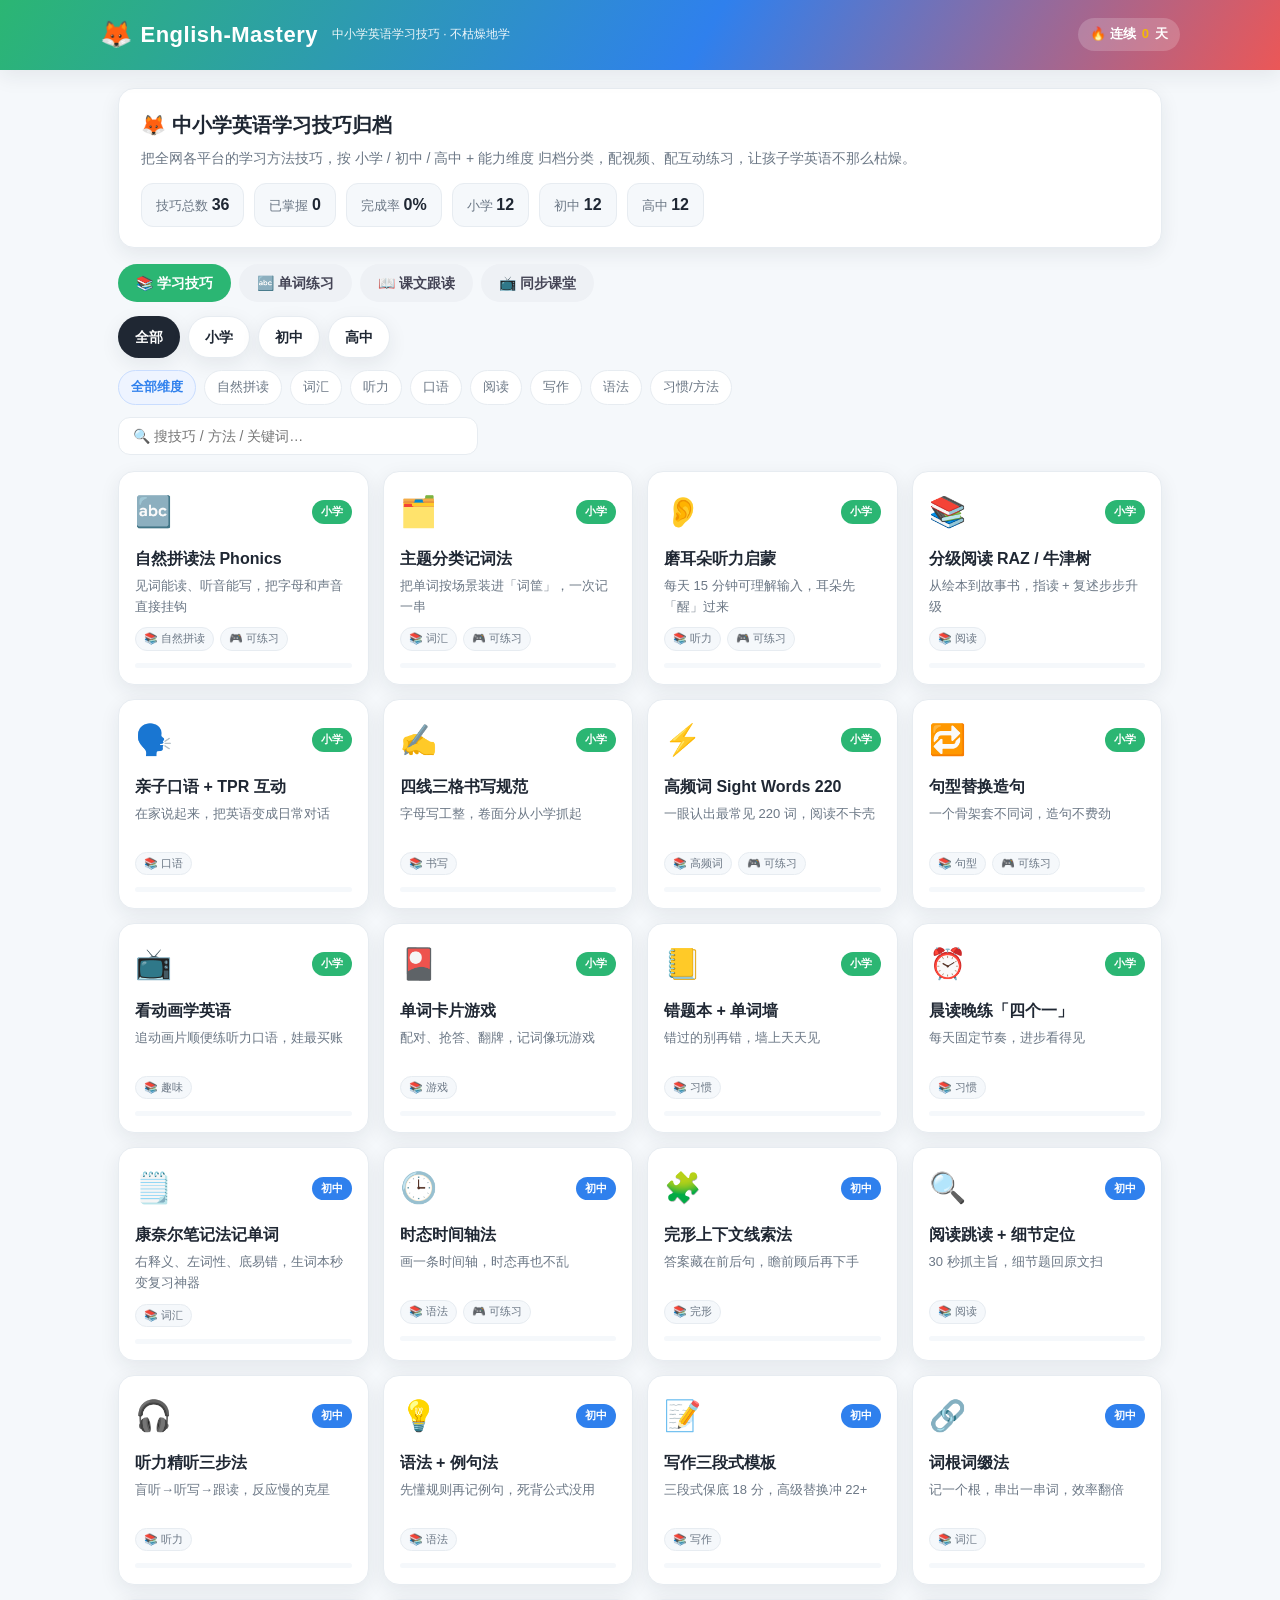
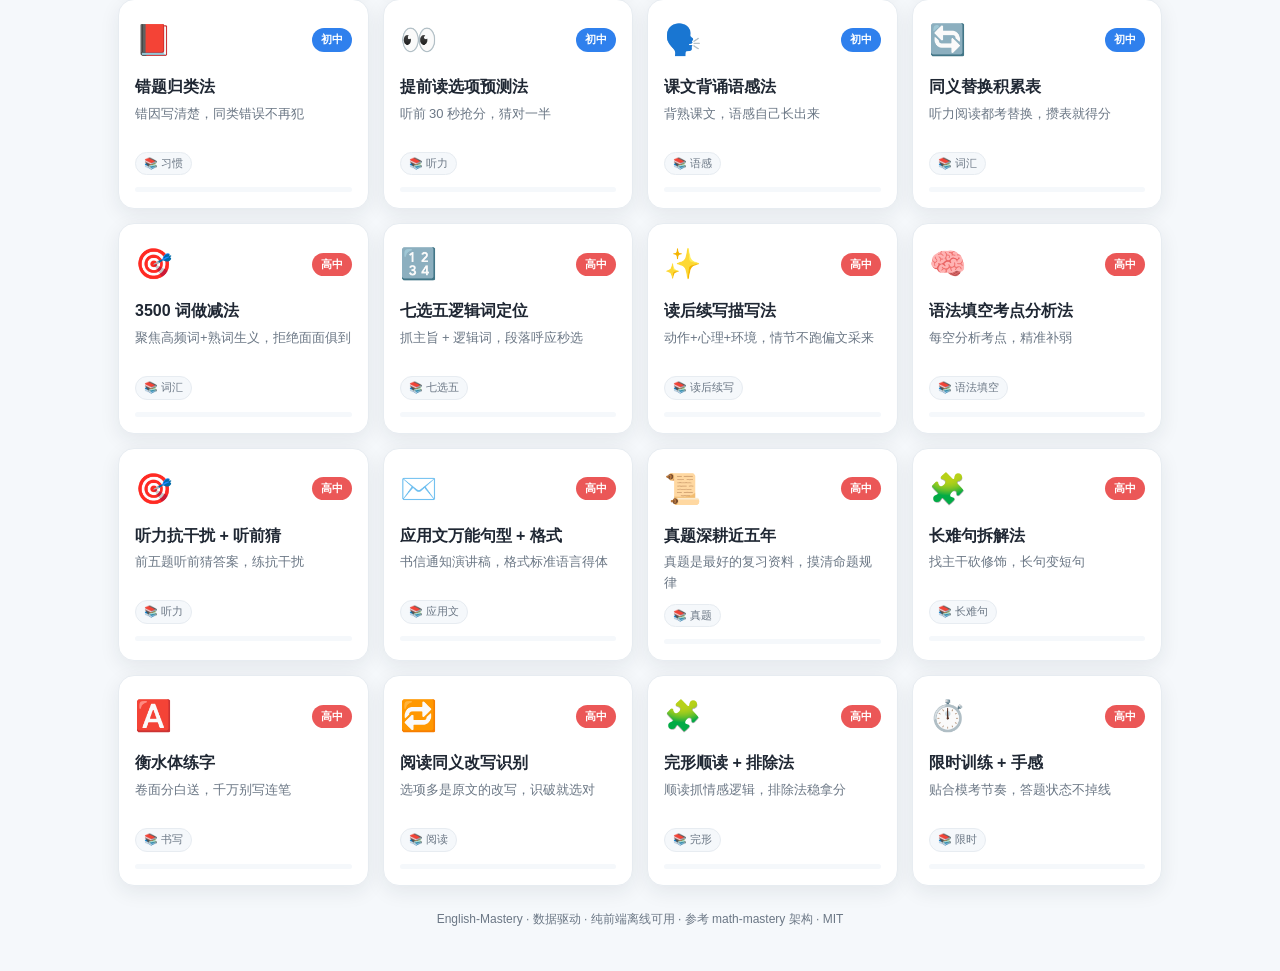
==== commit e7999e92: "feat: 视频下载突破——私有CDN切片匿名可下，dl_one_lesson.js 整课枚举下载并接入同步课堂" ====
--- a/english-mastery-standalone.html
+++ b/english-mastery-standalone.html
@@ -79,7 +79,7 @@
   transition: all .15s; box-shadow: var(--shadow);
 }
 .grade-tab:hover { transform: translateY(-1px); }
-.grade-tab.active { color: #fff; border-color: transparent; }
+.grade-tab.active { color: #fff; border-color: transparent; background: var(--primary); }
 .grade-tab.active[data-grade="all"] { background: #1f2733; }
 .grade-tab.active[data-grade="primary"] { background: var(--primary); }
 .grade-tab.active[data-grade="junior"] { background: var(--junior); }
@@ -397,6 +397,21 @@
 .tb-target .w.ok { color:#1c7a4d; background:rgba(43,182,115,.14); }
 .tb-target .w.miss { color:#b23b3b; background:rgba(178,59,59,.14); text-decoration:line-through; }
 .tb-row .read-en { font-size:19px; font-weight:800; }
+
+/* ---------- 同步课堂（国家平台课程视频） ---------- */
+.vol-tabs { display:flex; gap:8px; flex-wrap:wrap; margin:10px 0 4px; }
+.vol-tab { padding:6px 14px; border-radius:999px; background:var(--bg); border:1px solid var(--line); cursor:pointer; font-size:14px; font-weight:700; color:var(--muted); }
+.vol-tab.active { background:var(--primary); color:#fff; border-color:transparent; }
+.courses-note { font-size:13px; color:var(--muted); background:rgba(43,182,115,.10); border:1px solid rgba(43,182,115,.25); border-radius:10px; padding:10px 12px; margin:10px 0; line-height:1.6; }
+.lesson-box { margin-top:8px; }
+.lesson-row { border:1px solid var(--line); border-radius:12px; padding:12px 14px; margin-bottom:12px; background:#fff; }
+.lesson-title { font-size:16px; font-weight:800; color:var(--ink); margin-bottom:8px; }
+.lesson-video { width:100%; max-height:340px; border-radius:10px; background:#000; display:block; }
+.lesson-dlstate { font-size:13px; color:var(--muted); margin-top:6px; }
+.lesson-dlstate.ok { color:var(--junior); font-weight:700; }
+.lesson-actions { margin-top:8px; }
+.lesson-link { display:inline-block; padding:7px 14px; border-radius:10px; background:var(--primary); color:#fff; font-weight:700; font-size:13px; text-decoration:none; }
+.lesson-link:hover { opacity:.92; }
 
 </style>
 </head>
@@ -4352,6 +4367,102 @@
 
 </script>
   <script>
+/* english-mastery · 同步课堂课程数据源（国家中小学智慧教育平台）
+ * 由 tools/fetch_courses.js 在你的登录 token 下抓取真实课程后写入本文件。
+ * 当前为「示例数据」，仅用于验证播放链路；运行 fetch + download 后即为真实四年级课程。
+ *
+ * 数据结构：
+ *   window.COURSES = {
+ *     subject, edition, note,
+ *     grades: [{
+ *       key, label,
+ *       volumes: [{
+ *         key, label, materialId,
+ *         units: [{
+ *           title,
+ *           lessons: [{
+ *             title,                         // 课时名，如 "A Let's talk"
+ *             platform,                      // 平台课程页深链（去平台看）
+ *             local,                         // 可选：下载到本地的相对路径（mp4 或 playlist.m3u8）
+ *             m3u8                           // 可选：平台原始 m3u8 地址（供下载脚本使用）
+ *           }]
+ *         }]
+ *       }]
+ *     }]
+ *   }
+ */
+window.COURSES = {
+  subject: "英语",
+  edition: "人教版 PEP（三年级起点）",
+  note: "【示例数据】本文件当前为演示用。运行 tools/fetch_courses.js（填入你的登录 token）即可拉取真实「四年级上/下册」课程，再跑 tools/download_courses.js 把视频下到本地离线看。",
+  grades: [
+    {
+      key: "g4", label: "四年级",
+      volumes: [
+        {
+          key: "a", label: "上册",
+          materialId: "42ffa88d-2543-40d0-d69c-e5b5f065eae3",
+          units: [
+            {
+              title: "Unit 1 My classroom",
+              lessons: [
+                { title: "A Let's talk", platform: "https://basic.smartedu.cn/syncClassroom/classActivity?activityId=42ffa88d-2543-40d0-d69c-e5b5f065eae3", local: "videos/g4/a/sample_lesson.mp4" },
+                { title: "A Let's learn", platform: "https://basic.smartedu.cn/syncClassroom/classActivity?activityId=42ffa88d-2543-40d0-d69c-e5b5f065eae3" },
+                { title: "B Let's talk", platform: "https://basic.smartedu.cn/syncClassroom/classActivity?activityId=42ffa88d-2543-40d0-d69c-e5b5f065eae3" }
+              ]
+            },
+            {
+              title: "Unit 2 My schoolbag",
+              lessons: [
+                { title: "A Let's talk", platform: "https://basic.smartedu.cn/syncClassroom/classActivity?activityId=42ffa88d-2543-40d0-d69c-e5b5f065eae3" },
+                { title: "A Let's learn", platform: "https://basic.smartedu.cn/syncClassroom/classActivity?activityId=42ffa88d-2543-40d0-d69c-e5b5f065eae3" }
+              ]
+            }
+          ]
+        },
+        {
+          key: "b", label: "下册",
+          materialId: "4901535c-9ae2-458e-bc0e-e5ed3f7a081d",
+          units: [
+            {
+              title: "Unit 1 My school",
+              lessons: [
+                { title: "A Let's talk", platform: "https://basic.smartedu.cn/syncClassroom/classActivity?activityId=4901535c-9ae2-458e-bc0e-e5ed3f7a081d" },
+                { title: "A Let's learn", platform: "https://basic.smartedu.cn/syncClassroom/classActivity?activityId=4901535c-9ae2-458e-bc0e-e5ed3f7a081d" }
+              ]
+            }
+          ]
+        }
+      ]
+    },
+    {
+      // —— 下载验证样例：用「任一 .ts 切片直链」经 tools/dl_one_lesson.js 匿名整课拉取，证明私有 CDN 切片公开、无需登录 ——
+      key: "dl_demo", label: "下载验证样例",
+      volumes: [
+        {
+          key: "d", label: "私有CDN直链",
+          materialId: "19738cb3-43c1-47ee-94f4-731589a77286",
+          units: [
+            {
+              title: "样例课（你提供的 .ts 直链，匿名整课下载）",
+              lessons: [
+                { title: "整课视频（106 切片 / HLS 离线）", platform: "https://basic.smartedu.cn/syncClassroom/classActivity", local: "videos/lesson_19738cb3/playlist.m3u8" }
+              ]
+            }
+          ]
+        }
+      ]
+    }
+  ]
+};
+
+</script>
+  <script>
+!function t(e){var r,i;r=this,i=function(){"use strict";function r(t,e){var r=Object.keys(t);if(Object.getOwnPropertySymbols){var i=Object.getOwnPropertySymbols(t);e&&(i=i.filter((function(e){return Object.getOwnPropertyDescriptor(t,e).enumerable}))),r.push.apply(r,i)}return r}function i(t){for(var e=1;e<arguments.length;e++){var i=null!=arguments[e]?arguments[e]:{};e%2?r(Object(i),!0).forEach((function(e){var r,a,s;r=t,a=e,s=i[e],(a=n(a))in r?Object.defineProperty(r,a,{value:s,enumerable:!0,configurable:!0,writable:!0}):r[a]=s})):Object.getOwnPropertyDescriptors?Object.defineProperties(t,Object.getOwnPropertyDescriptors(i)):r(Object(i)).forEach((function(e){Object.defineProperty(t,e,Object.getOwnPropertyDescriptor(i,e))}))}return t}function n(t){var e=function(t,e){if("object"!=typeof t||!t)return t;var r=t[Symbol.toPrimitive];if(void 0!==r){var i=r.call(t,e||"default");if("object"!=typeof i)return i;throw new TypeError("@@toPrimitive must return a primitive value.")}return("string"===e?String:Number)(t)}(t,"string");return"symbol"==typeof e?e:String(e)}function a(t,e){for(var r=0;r<e.length;r++){var i=e[r];i.enumerable=i.enumerable||!1,i.configurable=!0,"value"in i&&(i.writable=!0),Object.defineProperty(t,n(i.key),i)}}function s(t,e,r){return e&&a(t.prototype,e),r&&a(t,r),Object.defineProperty(t,"prototype",{writable:!1}),t}function o(){return o=Object.assign?Object.assign.bind():function(t){for(var e=1;e<arguments.length;e++){var r=arguments[e];for(var i in r)Object.prototype.hasOwnProperty.call(r,i)&&(t[i]=r[i])}return t},o.apply(this,arguments)}function l(t,e){t.prototype=Object.create(e.prototype),t.prototype.constructor=t,h(t,e)}function u(t){return u=Object.setPrototypeOf?Object.getPrototypeOf.bind():function(t){return t.__proto__||Object.getPrototypeOf(t)},u(t)}function h(t,e){return h=Object.setPrototypeOf?Object.setPrototypeOf.bind():function(t,e){return t.__proto__=e,t},h(t,e)}function d(t,e,r){return d=function(){if("undefined"==typeof Reflect||!Reflect.construct)return!1;if(Reflect.construct.sham)return!1;if("function"==typeof Proxy)return!0;try{return Boolean.prototype.valueOf.call(Reflect.construct(Boolean,[],(function(){}))),!0}catch(t){return!1}}()?Reflect.construct.bind():function(t,e,r){var i=[null];i.push.apply(i,e);var n=new(Function.bind.apply(t,i));return r&&h(n,r.prototype),n},d.apply(null,arguments)}function c(t){var e="function"==typeof Map?new Map:void 0;return c=function(t){if(null===t||!function(t){try{return-1!==Function.toString.call(t).indexOf("[native code]")}catch(e){return"function"==typeof t}}(t))return t;if("function"!=typeof t)throw new TypeError("Super expression must either be null or a function");if(void 0!==e){if(e.has(t))return e.get(t);e.set(t,r)}function r(){return d(t,arguments,u(this).constructor)}return r.prototype=Object.create(t.prototype,{constructor:{value:r,enumerable:!1,writable:!0,configurable:!0}}),h(r,t)},c(t)}function f(t,e){(null==e||e>t.length)&&(e=t.length);for(var r=0,i=new Array(e);r<e;r++)i[r]=t[r];return i}function g(t,e){var r="undefined"!=typeof Symbol&&t[Symbol.iterator]||t["@@iterator"];if(r)return(r=r.call(t)).next.bind(r);if(Array.isArray(t)||(r=function(t,e){if(t){if("string"==typeof t)return f(t,e);var r=Object.prototype.toString.call(t).slice(8,-1);return"Object"===r&&t.constructor&&(r=t.constructor.name),"Map"===r||"Set"===r?Array.from(t):"Arguments"===r||/^(?:Ui|I)nt(?:8|16|32)(?:Clamped)?Array$/.test(r)?f(t,e):void 0}}(t))||e&&t&&"number"==typeof t.length){r&&(t=r);var i=0;return function(){return i>=t.length?{done:!0}:{done:!1,value:t[i++]}}}throw new TypeError("Invalid attempt to iterate non-iterable instance.\nIn order to be iterable, non-array objects must have a [Symbol.iterator]() method.")}function v(t){return t&&t.__esModule&&Object.prototype.hasOwnProperty.call(t,"default")?t.default:t}var m={exports:{}};!function(t,e){var r,i,n,a,s;r=/^(?=((?:[a-zA-Z0-9+\-.]+:)?))\1(?=((?:\/\/[^\/?#]*)?))\2(?=((?:(?:[^?#\/]*\/)*[^;?#\/]*)?))\3((?:;[^?#]*)?)(\?[^#]*)?(#[^]*)?$/,i=/^(?=([^\/?#]*))\1([^]*)$/,n=/(?:\/|^)\.(?=\/)/g,a=/(?:\/|^)\.\.\/(?!\.\.\/)[^\/]*(?=\/)/g,s={buildAbsoluteURL:function(t,e,r){if(r=r||{},t=t.trim(),!(e=e.trim())){if(!r.alwaysNormalize)return t;var n=s.parseURL(t);if(!n)throw new Error("Error trying to parse base URL.");return n.path=s.normalizePath(n.path),s.buildURLFromParts(n)}var a=s.parseURL(e);if(!a)throw new Error("Error trying to parse relative URL.");if(a.scheme)return r.alwaysNormalize?(a.path=s.normalizePath(a.path),s.buildURLFromParts(a)):e;var o=s.parseURL(t);if(!o)throw new Error("Error trying to parse base URL.");if(!o.netLoc&&o.path&&"/"!==o.path[0]){var l=i.exec(o.path);o.netLoc=l[1],o.path=l[2]}o.netLoc&&!o.path&&(o.path="/");var u={scheme:o.scheme,netLoc:a.netLoc,path:null,params:a.params,query:a.query,fragment:a.fragment};if(!a.netLoc&&(u.netLoc=o.netLoc,"/"!==a.path[0]))if(a.path){var h=o.path,d=h.substring(0,h.lastIndexOf("/")+1)+a.path;u.path=s.normalizePath(d)}else u.path=o.path,a.params||(u.params=o.params,a.query||(u.query=o.query));return null===u.path&&(u.path=r.alwaysNormalize?s.normalizePath(a.path):a.path),s.buildURLFromParts(u)},parseURL:function(t){var e=r.exec(t);return e?{scheme:e[1]||"",netLoc:e[2]||"",path:e[3]||"",params:e[4]||"",query:e[5]||"",fragment:e[6]||""}:null},normalizePath:function(t){for(t=t.split("").reverse().join("").replace(n,"");t.length!==(t=t.replace(a,"")).length;);return t.split("").reverse().join("")},buildURLFromParts:function(t){return t.scheme+t.netLoc+t.path+t.params+t.query+t.fragment}},t.exports=s}(m);var p=m.exports,y=Number.isFinite||function(t){return"number"==typeof t&&isFinite(t)},E=Number.isSafeInteger||function(t){return"number"==typeof t&&Math.abs(t)<=T},T=Number.MAX_SAFE_INTEGER||9007199254740991,S=function(t){return t.MEDIA_ATTACHING="hlsMediaAttaching",t.MEDIA_ATTACHED="hlsMediaAttached",t.MEDIA_DETACHING="hlsMediaDetaching",t.MEDIA_DETACHED="hlsMediaDetached",t.BUFFER_RESET="hlsBufferReset",t.BUFFER_CODECS="hlsBufferCodecs",t.BUFFER_CREATED="hlsBufferCreated",t.BUFFER_APPENDING="hlsBufferAppending",t.BUFFER_APPENDED="hlsBufferAppended",t.BUFFER_EOS="hlsBufferEos",t.BUFFER_FLUSHING="hlsBufferFlushing",t.BUFFER_FLUSHED="hlsBufferFlushed",t.MANIFEST_LOADING="hlsManifestLoading",t.MANIFEST_LOADED="hlsManifestLoaded",t.MANIFEST_PARSED="hlsManifestParsed",t.LEVEL_SWITCHING="hlsLevelSwitching",t.LEVEL_SWITCHED="hlsLevelSwitched",t.LEVEL_LOADING="hlsLevelLoading",t.LEVEL_LOADED="hlsLevelLoaded",t.LEVEL_UPDATED="hlsLevelUpdated",t.LEVEL_PTS_UPDATED="hlsLevelPtsUpdated",t.LEVELS_UPDATED="hlsLevelsUpdated",t.AUDIO_TRACKS_UPDATED="hlsAudioTracksUpdated",t.AUDIO_TRACK_SWITCHING="hlsAudioTrackSwitching",t.AUDIO_TRACK_SWITCHED="hlsAudioTrackSwitched",t.AUDIO_TRACK_LOADING="hlsAudioTrackLoading",t.AUDIO_TRACK_LOADED="hlsAudioTrackLoaded",t.SUBTITLE_TRACKS_UPDATED="hlsSubtitleTracksUpdated",t.SUBTITLE_TRACKS_CLEARED="hlsSubtitleTracksCleared",t.SUBTITLE_TRACK_SWITCH="hlsSubtitleTrackSwitch",t.SUBTITLE_TRACK_LOADING="hlsSubtitleTrackLoading",t.SUBTITLE_TRACK_LOADED="hlsSubtitleTrackLoaded",t.SUBTITLE_FRAG_PROCESSED="hlsSubtitleFragProcessed",t.CUES_PARSED="hlsCuesParsed",t.NON_NATIVE_TEXT_TRACKS_FOUND="hlsNonNativeTextTracksFound",t.INIT_PTS_FOUND="hlsInitPtsFound",t.FRAG_LOADING="hlsFragLoading",t.FRAG_LOAD_EMERGENCY_ABORTED="hlsFragLoadEmergencyAborted",t.FRAG_LOADED="hlsFragLoaded",t.FRAG_DECRYPTED="hlsFragDecrypted",t.FRAG_PARSING_INIT_SEGMENT="hlsFragParsingInitSegment",t.FRAG_PARSING_USERDATA="hlsFragParsingUserdata",t.FRAG_PARSING_METADATA="hlsFragParsingMetadata",t.FRAG_PARSED="hlsFragParsed",t.FRAG_BUFFERED="hlsFragBuffered",t.FRAG_CHANGED="hlsFragChanged",t.FPS_DROP="hlsFpsDrop",t.FPS_DROP_LEVEL_CAPPING="hlsFpsDropLevelCapping",t.MAX_AUTO_LEVEL_UPDATED="hlsMaxAutoLevelUpdated",t.ERROR="hlsError",t.DESTROYING="hlsDestroying",t.KEY_LOADING="hlsKeyLoading",t.KEY_LOADED="hlsKeyLoaded",t.LIVE_BACK_BUFFER_REACHED="hlsLiveBackBufferReached",t.BACK_BUFFER_REACHED="hlsBackBufferReached",t.STEERING_MANIFEST_LOADED="hlsSteeringManifestLoaded",t}({}),L=function(t){return t.NETWORK_ERROR="networkError",t.MEDIA_ERROR="mediaError",t.KEY_SYSTEM_ERROR="keySystemError",t.MUX_ERROR="muxError",t.OTHER_ERROR="otherError",t}({}),A=function(t){return t.KEY_SYSTEM_NO_KEYS="keySystemNoKeys",t.KEY_SYSTEM_NO_ACCESS="keySystemNoAccess",t.KEY_SYSTEM_NO_SESSION="keySystemNoSession",t.KEY_SYSTEM_NO_CONFIGURED_LICENSE="keySystemNoConfiguredLicense",t.KEY_SYSTEM_LICENSE_REQUEST_FAILED="keySystemLicenseRequestFailed",t.KEY_SYSTEM_SERVER_CERTIFICATE_REQUEST_FAILED="keySystemServerCertificateRequestFailed",t.KEY_SYSTEM_SERVER_CERTIFICATE_UPDATE_FAILED="keySystemServerCertificateUpdateFailed",t.KEY_SYSTEM_SESSION_UPDATE_FAILED="keySystemSessionUpdateFailed",t.KEY_SYSTEM_STATUS_OUTPUT_RESTRICTED="keySystemStatusOutputRestricted",t.KEY_SYSTEM_STATUS_INTERNAL_ERROR="keySystemStatusInternalError",t.MANIFEST_LOAD_ERROR="manifestLoadError",t.MANIFEST_LOAD_TIMEOUT="manifestLoadTimeOut",t.MANIFEST_PARSING_ERROR="manifestParsingError",t.MANIFEST_INCOMPATIBLE_CODECS_ERROR="manifestIncompatibleCodecsError",t.LEVEL_EMPTY_ERROR="levelEmptyError",t.LEVEL_LOAD_ERROR="levelLoadError",t.LEVEL_LOAD_TIMEOUT="levelLoadTimeOut",t.LEVEL_PARSING_ERROR="levelParsingError",t.LEVEL_SWITCH_ERROR="levelSwitchError",t.AUDIO_TRACK_LOAD_ERROR="audioTrackLoadError",t.AUDIO_TRACK_LOAD_TIMEOUT="audioTrackLoadTimeOut",t.SUBTITLE_LOAD_ERROR="subtitleTrackLoadError",t.SUBTITLE_TRACK_LOAD_TIMEOUT="subtitleTrackLoadTimeOut",t.FRAG_LOAD_ERROR="fragLoadError",t.FRAG_LOAD_TIMEOUT="fragLoadTimeOut",t.FRAG_DECRYPT_ERROR="fragDecryptError",t.FRAG_PARSING_ERROR="fragParsingError",t.FRAG_GAP="fragGap",t.REMUX_ALLOC_ERROR="remuxAllocError",t.KEY_LOAD_ERROR="keyLoadError",t.KEY_LOAD_TIMEOUT="keyLoadTimeOut",t.BUFFER_ADD_CODEC_ERROR="bufferAddCodecError",t.BUFFER_INCOMPATIBLE_CODECS_ERROR="bufferIncompatibleCodecsError",t.BUFFER_APPEND_ERROR="bufferAppendError",t.BUFFER_APPENDING_ERROR="bufferAppendingError",t.BUFFER_STALLED_ERROR="bufferStalledError",t.BUFFER_FULL_ERROR="bufferFullError",t.BUFFER_SEEK_OVER_HOLE="bufferSeekOverHole",t.BUFFER_NUDGE_ON_STALL="bufferNudgeOnStall",t.INTERNAL_EXCEPTION="internalException",t.INTERNAL_ABORTED="aborted",t.UNKNOWN="unknown",t}({}),R=function(){},b={trace:R,debug:R,log:R,warn:R,info:R,error:R},k=b;function D(t){for(var e=arguments.length,r=new Array(e>1?e-1:0),i=1;i<e;i++)r[i-1]=arguments[i];r.forEach((function(e){k[e]=t[e]?t[e].bind(t):function(t){var e=self.console[t];return e?e.bind(self.console,"["+t+"] >"):R}(e)}))}function I(t,e){if("object"==typeof console&&!0===t||"object"==typeof t){D(t,"debug","log","info","warn","error");try{k.log('Debug logs enabled for "'+e+'" in hls.js version 1.5.17')}catch(t){k=b}}else k=b}var w=k,C=/^(\d+)x(\d+)$/,_=/(.+?)=(".*?"|.*?)(?:,|$)/g,x=function(){function t(e){"string"==typeof e&&(e=t.parseAttrList(e)),o(this,e)}var e=t.prototype;return e.decimalInteger=function(t){var e=parseInt(this[t],10);return e>Number.MAX_SAFE_INTEGER?1/0:e},e.hexadecimalInteger=function(t){if(this[t]){var e=(this[t]||"0x").slice(2);e=(1&e.length?"0":"")+e;for(var r=new Uint8Array(e.length/2),i=0;i<e.length/2;i++)r[i]=parseInt(e.slice(2*i,2*i+2),16);return r}return null},e.hexadecimalIntegerAsNumber=function(t){var e=parseInt(this[t],16);return e>Number.MAX_SAFE_INTEGER?1/0:e},e.decimalFloatingPoint=function(t){return parseFloat(this[t])},e.optionalFloat=function(t,e){var r=this[t];return r?parseFloat(r):e},e.enumeratedString=function(t){return this[t]},e.bool=function(t){return"YES"===this[t]},e.decimalResolution=function(t){var e=C.exec(this[t]);if(null!==e)return{width:parseInt(e[1],10),height:parseInt(e[2],10)}},t.parseAttrList=function(t){var e,r={};for(_.lastIndex=0;null!==(e=_.exec(t));){var i=e[2];0===i.indexOf('"')&&i.lastIndexOf('"')===i.length-1&&(i=i.slice(1,-1)),r[e[1].trim()]=i}return r},s(t,[{key:"clientAttrs",get:function(){return Object.keys(this).filter((function(t){return"X-"===t.substring(0,2)}))}}]),t}();function P(t){return"SCTE35-OUT"===t||"SCTE35-IN"===t}var F=function(){function t(t,e){if(this.attr=void 0,this._startDate=void 0,this._endDate=void 0,this._badValueForSameId=void 0,e){var r=e.attr;for(var i in r)if(Object.prototype.hasOwnProperty.call(t,i)&&t[i]!==r[i]){w.warn('DATERANGE tag attribute: "'+i+'" does not match for tags with ID: "'+t.ID+'"'),this._badValueForSameId=i;break}t=o(new x({}),r,t)}if(this.attr=t,this._startDate=new Date(t["START-DATE"]),"END-DATE"in this.attr){var n=new Date(this.attr["END-DATE"]);y(n.getTime())&&(this._endDate=n)}}return s(t,[{key:"id",get:function(){return this.attr.ID}},{key:"class",get:function(){return this.attr.CLASS}},{key:"startDate",get:function(){return this._startDate}},{key:"endDate",get:function(){if(this._endDate)return this._endDate;var t=this.duration;return null!==t?new Date(this._startDate.getTime()+1e3*t):null}},{key:"duration",get:function(){if("DURATION"in this.attr){var t=this.attr.decimalFloatingPoint("DURATION");if(y(t))return t}else if(this._endDate)return(this._endDate.getTime()-this._startDate.getTime())/1e3;return null}},{key:"plannedDuration",get:function(){return"PLANNED-DURATION"in this.attr?this.attr.decimalFloatingPoint("PLANNED-DURATION"):null}},{key:"endOnNext",get:function(){return this.attr.bool("END-ON-NEXT")}},{key:"isValid",get:function(){return!!this.id&&!this._badValueForSameId&&y(this.startDate.getTime())&&(null===this.duration||this.duration>=0)&&(!this.endOnNext||!!this.class)}}]),t}(),M=function(){this.aborted=!1,this.loaded=0,this.retry=0,this.total=0,this.chunkCount=0,this.bwEstimate=0,this.loading={start:0,first:0,end:0},this.parsing={start:0,end:0},this.buffering={start:0,first:0,end:0}},O="audio",N="video",U="audiovideo",B=function(){function t(t){var e;this._byteRange=null,this._url=null,this.baseurl=void 0,this.relurl=void 0,this.elementaryStreams=((e={})[O]=null,e[N]=null,e[U]=null,e),this.baseurl=t}return t.prototype.setByteRange=function(t,e){var r,i=t.split("@",2);r=1===i.length?(null==e?void 0:e.byteRangeEndOffset)||0:parseInt(i[1]),this._byteRange=[r,parseInt(i[0])+r]},s(t,[{key:"byteRange",get:function(){return this._byteRange?this._byteRange:[]}},{key:"byteRangeStartOffset",get:function(){return this.byteRange[0]}},{key:"byteRangeEndOffset",get:function(){return this.byteRange[1]}},{key:"url",get:function(){return!this._url&&this.baseurl&&this.relurl&&(this._url=p.buildAbsoluteURL(this.baseurl,this.relurl,{alwaysNormalize:!0})),this._url||""},set:function(t){this._url=t}}]),t}(),G=function(t){function e(e,r){var i;return(i=t.call(this,r)||this)._decryptdata=null,i.rawProgramDateTime=null,i.programDateTime=null,i.tagList=[],i.duration=0,i.sn=0,i.levelkeys=void 0,i.type=void 0,i.loader=null,i.keyLoader=null,i.level=-1,i.cc=0,i.startPTS=void 0,i.endPTS=void 0,i.startDTS=void 0,i.endDTS=void 0,i.start=0,i.deltaPTS=void 0,i.maxStartPTS=void 0,i.minEndPTS=void 0,i.stats=new M,i.data=void 0,i.bitrateTest=!1,i.title=null,i.initSegment=null,i.endList=void 0,i.gap=void 0,i.urlId=0,i.type=e,i}l(e,t);var r=e.prototype;return r.setKeyFormat=function(t){if(this.levelkeys){var e=this.levelkeys[t];e&&!this._decryptdata&&(this._decryptdata=e.getDecryptData(this.sn))}},r.abortRequests=function(){var t,e;null==(t=this.loader)||t.abort(),null==(e=this.keyLoader)||e.abort()},r.setElementaryStreamInfo=function(t,e,r,i,n,a){void 0===a&&(a=!1);var s=this.elementaryStreams,o=s[t];o?(o.startPTS=Math.min(o.startPTS,e),o.endPTS=Math.max(o.endPTS,r),o.startDTS=Math.min(o.startDTS,i),o.endDTS=Math.max(o.endDTS,n)):s[t]={startPTS:e,endPTS:r,startDTS:i,endDTS:n,partial:a}},r.clearElementaryStreamInfo=function(){var t=this.elementaryStreams;t[O]=null,t[N]=null,t[U]=null},s(e,[{key:"decryptdata",get:function(){if(!this.levelkeys&&!this._decryptdata)return null;if(!this._decryptdata&&this.levelkeys&&!this.levelkeys.NONE){var t=this.levelkeys.identity;if(t)this._decryptdata=t.getDecryptData(this.sn);else{var e=Object.keys(this.levelkeys);if(1===e.length)return this._decryptdata=this.levelkeys[e[0]].getDecryptData(this.sn)}}return this._decryptdata}},{key:"end",get:function(){return this.start+this.duration}},{key:"endProgramDateTime",get:function(){if(null===this.programDateTime)return null;if(!y(this.programDateTime))return null;var t=y(this.duration)?this.duration:0;return this.programDateTime+1e3*t}},{key:"encrypted",get:function(){var t;if(null!=(t=this._decryptdata)&&t.encrypted)return!0;if(this.levelkeys){var e=Object.keys(this.levelkeys),r=e.length;if(r>1||1===r&&this.levelkeys[e[0]].encrypted)return!0}return!1}}]),e}(B),K=function(t){function e(e,r,i,n,a){var s;(s=t.call(this,i)||this).fragOffset=0,s.duration=0,s.gap=!1,s.independent=!1,s.relurl=void 0,s.fragment=void 0,s.index=void 0,s.stats=new M,s.duration=e.decimalFloatingPoint("DURATION"),s.gap=e.bool("GAP"),s.independent=e.bool("INDEPENDENT"),s.relurl=e.enumeratedString("URI"),s.fragment=r,s.index=n;var o=e.enumeratedString("BYTERANGE");return o&&s.setByteRange(o,a),a&&(s.fragOffset=a.fragOffset+a.duration),s}return l(e,t),s(e,[{key:"start",get:function(){return this.fragment.start+this.fragOffset}},{key:"end",get:function(){return this.start+this.duration}},{key:"loaded",get:function(){var t=this.elementaryStreams;return!!(t.audio||t.video||t.audiovideo)}}]),e}(B),H=function(){function t(t){this.PTSKnown=!1,this.alignedSliding=!1,this.averagetargetduration=void 0,this.endCC=0,this.endSN=0,this.fragments=void 0,this.fragmentHint=void 0,this.partList=null,this.dateRanges=void 0,this.live=!0,this.ageHeader=0,this.advancedDateTime=void 0,this.updated=!0,this.advanced=!0,this.availabilityDelay=void 0,this.misses=0,this.startCC=0,this.startSN=0,this.startTimeOffset=null,this.targetduration=0,this.totalduration=0,this.type=null,this.url=void 0,this.m3u8="",this.version=null,this.canBlockReload=!1,this.canSkipUntil=0,this.canSkipDateRanges=!1,this.skippedSegments=0,this.recentlyRemovedDateranges=void 0,this.partHoldBack=0,this.holdBack=0,this.partTarget=0,this.preloadHint=void 0,this.renditionReports=void 0,this.tuneInGoal=0,this.deltaUpdateFailed=void 0,this.driftStartTime=0,this.driftEndTime=0,this.driftStart=0,this.driftEnd=0,this.encryptedFragments=void 0,this.playlistParsingError=null,this.variableList=null,this.hasVariableRefs=!1,this.fragments=[],this.encryptedFragments=[],this.dateRanges={},this.url=t}return t.prototype.reloaded=function(t){if(!t)return this.advanced=!0,void(this.updated=!0);var e=this.lastPartSn-t.lastPartSn,r=this.lastPartIndex-t.lastPartIndex;this.updated=this.endSN!==t.endSN||!!r||!!e||!this.live,this.advanced=this.endSN>t.endSN||e>0||0===e&&r>0,this.updated||this.advanced?this.misses=Math.floor(.6*t.misses):this.misses=t.misses+1,this.availabilityDelay=t.availabilityDelay},s(t,[{key:"hasProgramDateTime",get:function(){return!!this.fragments.length&&y(this.fragments[this.fragments.length-1].programDateTime)}},{key:"levelTargetDuration",get:function(){return this.averagetargetduration||this.targetduration||10}},{key:"drift",get:function(){var t=this.driftEndTime-this.driftStartTime;return t>0?1e3*(this.driftEnd-this.driftStart)/t:1}},{key:"edge",get:function(){return this.partEnd||this.fragmentEnd}},{key:"partEnd",get:function(){var t;return null!=(t=this.partList)&&t.length?this.partList[this.partList.length-1].end:this.fragmentEnd}},{key:"fragmentEnd",get:function(){var t;return null!=(t=this.fragments)&&t.length?this.fragments[this.fragments.length-1].end:0}},{key:"age",get:function(){return this.advancedDateTime?Math.max(Date.now()-this.advancedDateTime,0)/1e3:0}},{key:"lastPartIndex",get:function(){var t;return null!=(t=this.partList)&&t.length?this.partList[this.partList.length-1].index:-1}},{key:"lastPartSn",get:function(){var t;return null!=(t=this.partList)&&t.length?this.partList[this.partList.length-1].fragment.sn:this.endSN}}]),t}();function V(t){return Uint8Array.from(atob(t),(function(t){return t.charCodeAt(0)}))}function Y(t){var e,r,i=t.split(":"),n=null;if("data"===i[0]&&2===i.length){var a=i[1].split(";"),s=a[a.length-1].split(",");if(2===s.length){var o="base64"===s[0],l=s[1];o?(a.splice(-1,1),n=V(l)):(e=W(l).subarray(0,16),(r=new Uint8Array(16)).set(e,16-e.length),n=r)}}return n}function W(t){return Uint8Array.from(unescape(encodeURIComponent(t)),(function(t){return t.charCodeAt(0)}))}var j="undefined"!=typeof self?self:void 0,q={CLEARKEY:"org.w3.clearkey",FAIRPLAY:"com.apple.fps",PLAYREADY:"com.microsoft.playready",WIDEVINE:"com.widevine.alpha"},X="org.w3.clearkey",z="com.apple.streamingkeydelivery",Q="com.microsoft.playready",J="urn:uuid:edef8ba9-79d6-4ace-a3c8-27dcd51d21ed";function $(t){switch(t){case z:return q.FAIRPLAY;case Q:return q.PLAYREADY;case J:return q.WIDEVINE;case X:return q.CLEARKEY}}var Z="1077efecc0b24d02ace33c1e52e2fb4b",tt="e2719d58a985b3c9781ab030af78d30e",et="9a04f07998404286ab92e65be0885f95",rt="edef8ba979d64acea3c827dcd51d21ed";function it(t){return t===rt?q.WIDEVINE:t===et?q.PLAYREADY:t===Z||t===tt?q.CLEARKEY:void 0}function nt(t){switch(t){case q.FAIRPLAY:return z;case q.PLAYREADY:return Q;case q.WIDEVINE:return J;case q.CLEARKEY:return X}}function at(t){var e=t.drmSystems,r=t.widevineLicenseUrl,i=e?[q.FAIRPLAY,q.WIDEVINE,q.PLAYREADY,q.CLEARKEY].filter((function(t){return!!e[t]})):[];return!i[q.WIDEVINE]&&r&&i.push(q.WIDEVINE),i}var st,ot=null!=j&&null!=(st=j.navigator)&&st.requestMediaKeySystemAccess?self.navigator.requestMediaKeySystemAccess.bind(self.navigator):null;function lt(t,e,r){return Uint8Array.prototype.slice?t.slice(e,r):new Uint8Array(Array.prototype.slice.call(t,e,r))}var ut,ht=function(t,e){return e+10<=t.length&&73===t[e]&&68===t[e+1]&&51===t[e+2]&&t[e+3]<255&&t[e+4]<255&&t[e+6]<128&&t[e+7]<128&&t[e+8]<128&&t[e+9]<128},dt=function(t,e){return e+10<=t.length&&51===t[e]&&68===t[e+1]&&73===t[e+2]&&t[e+3]<255&&t[e+4]<255&&t[e+6]<128&&t[e+7]<128&&t[e+8]<128&&t[e+9]<128},ct=function(t,e){for(var r=e,i=0;ht(t,e);)i+=10,i+=ft(t,e+6),dt(t,e+10)&&(i+=10),e+=i;if(i>0)return t.subarray(r,r+i)},ft=function(t,e){var r=0;return r=(127&t[e])<<21,r|=(127&t[e+1])<<14,r|=(127&t[e+2])<<7,r|=127&t[e+3]},gt=function(t,e){return ht(t,e)&&ft(t,e+6)+10<=t.length-e},vt=function(t){for(var e=yt(t),r=0;r<e.length;r++){var i=e[r];if(mt(i))return At(i)}},mt=function(t){return t&&"PRIV"===t.key&&"com.apple.streaming.transportStreamTimestamp"===t.info},pt=function(t){var e=String.fromCharCode(t[0],t[1],t[2],t[3]),r=ft(t,4);return{type:e,size:r,data:t.subarray(10,10+r)}},yt=function(t){for(var e=0,r=[];ht(t,e);){for(var i=ft(t,e+6),n=(e+=10)+i;e+8<n;){var a=pt(t.subarray(e)),s=Et(a);s&&r.push(s),e+=a.size+10}dt(t,e)&&(e+=10)}return r},Et=function(t){return"PRIV"===t.type?Tt(t):"W"===t.type[0]?Lt(t):St(t)},Tt=function(t){if(!(t.size<2)){var e=Rt(t.data,!0),r=new Uint8Array(t.data.subarray(e.length+1));return{key:t.type,info:e,data:r.buffer}}},St=function(t){if(!(t.size<2)){if("TXXX"===t.type){var e=1,r=Rt(t.data.subarray(e),!0);e+=r.length+1;var i=Rt(t.data.subarray(e));return{key:t.type,info:r,data:i}}var n=Rt(t.data.subarray(1));return{key:t.type,data:n}}},Lt=function(t){if("WXXX"===t.type){if(t.size<2)return;var e=1,r=Rt(t.data.subarray(e),!0);e+=r.length+1;var i=Rt(t.data.subarray(e));return{key:t.type,info:r,data:i}}var n=Rt(t.data);return{key:t.type,data:n}},At=function(t){if(8===t.data.byteLength){var e=new Uint8Array(t.data),r=1&e[3],i=(e[4]<<23)+(e[5]<<15)+(e[6]<<7)+e[7];return i/=45,r&&(i+=47721858.84),Math.round(i)}},Rt=function(t,e){void 0===e&&(e=!1);var r=bt();if(r){var i=r.decode(t);if(e){var n=i.indexOf("\0");return-1!==n?i.substring(0,n):i}return i.replace(/\0/g,"")}for(var a,s,o,l=t.length,u="",h=0;h<l;){if(0===(a=t[h++])&&e)return u;if(0!==a&&3!==a)switch(a>>4){case 0:case 1:case 2:case 3:case 4:case 5:case 6:case 7:u+=String.fromCharCode(a);break;case 12:case 13:s=t[h++],u+=String.fromCharCode((31&a)<<6|63&s);break;case 14:s=t[h++],o=t[h++],u+=String.fromCharCode((15&a)<<12|(63&s)<<6|(63&o)<<0)}}return u};function bt(){if(!navigator.userAgent.includes("PlayStation 4"))return ut||void 0===self.TextDecoder||(ut=new self.TextDecoder("utf-8")),ut}var kt={hexDump:function(t){for(var e="",r=0;r<t.length;r++){var i=t[r].toString(16);i.length<2&&(i="0"+i),e+=i}return e}},Dt=Math.pow(2,32)-1,It=[].push,wt={video:1,audio:2,id3:3,text:4};function Ct(t){return String.fromCharCode.apply(null,t)}function _t(t,e){var r=t[e]<<8|t[e+1];return r<0?65536+r:r}function xt(t,e){var r=Ft(t,e);return r<0?4294967296+r:r}function Pt(t,e){var r=xt(t,e);return r*=Math.pow(2,32),r+=xt(t,e+4)}function Ft(t,e){return t[e]<<24|t[e+1]<<16|t[e+2]<<8|t[e+3]}function Mt(t,e,r){t[e]=r>>24,t[e+1]=r>>16&255,t[e+2]=r>>8&255,t[e+3]=255&r}function Ot(t,e){var r=[];if(!e.length)return r;for(var i=t.byteLength,n=0;n<i;){var a=xt(t,n),s=a>1?n+a:i;if(Ct(t.subarray(n+4,n+8))===e[0])if(1===e.length)r.push(t.subarray(n+8,s));else{var o=Ot(t.subarray(n+8,s),e.slice(1));o.length&&It.apply(r,o)}n=s}return r}function Nt(t){var e=[],r=t[0],i=8,n=xt(t,i);i+=4;var a=0,s=0;0===r?(a=xt(t,i),s=xt(t,i+4),i+=8):(a=Pt(t,i),s=Pt(t,i+8),i+=16),i+=2;var o=t.length+s,l=_t(t,i);i+=2;for(var u=0;u<l;u++){var h=i,d=xt(t,h);h+=4;var c=2147483647&d;if(1==(2147483648&d)>>>31)return w.warn("SIDX has hierarchical references (not supported)"),null;var f=xt(t,h);h+=4,e.push({referenceSize:c,subsegmentDuration:f,info:{duration:f/n,start:o,end:o+c-1}}),o+=c,i=h+=4}return{earliestPresentationTime:a,timescale:n,version:r,referencesCount:l,references:e}}function Ut(t){for(var e=[],r=Ot(t,["moov","trak"]),n=0;n<r.length;n++){var a=r[n],s=Ot(a,["tkhd"])[0];if(s){var o=s[0],l=xt(s,0===o?12:20),u=Ot(a,["mdia","mdhd"])[0];if(u){var h=xt(u,0===(o=u[0])?12:20),d=Ot(a,["mdia","hdlr"])[0];if(d){var c=Ct(d.subarray(8,12)),f={soun:O,vide:N}[c];if(f){var g=Bt(Ot(a,["mdia","minf","stbl","stsd"])[0]);e[l]={timescale:h,type:f},e[f]=i({timescale:h,id:l},g)}}}}}return Ot(t,["moov","mvex","trex"]).forEach((function(t){var r=xt(t,4),i=e[r];i&&(i.default={duration:xt(t,12),flags:xt(t,20)})})),e}function Bt(t){var e=t.subarray(8),r=e.subarray(86),i=Ct(e.subarray(4,8)),n=i,a="enca"===i||"encv"===i;if(a){var s=Ot(e,[i])[0];Ot(s.subarray("enca"===i?28:78),["sinf"]).forEach((function(t){var e=Ot(t,["schm"])[0];if(e){var r=Ct(e.subarray(4,8));if("cbcs"===r||"cenc"===r){var i=Ot(t,["frma"])[0];i&&(n=Ct(i))}}}))}switch(n){case"avc1":case"avc2":case"avc3":case"avc4":var o=Ot(r,["avcC"])[0];n+="."+Kt(o[1])+Kt(o[2])+Kt(o[3]);break;case"mp4a":var l=Ot(e,[i])[0],u=Ot(l.subarray(28),["esds"])[0];if(u&&u.length>12){var h=4;if(3!==u[h++])break;h=Gt(u,h),h+=2;var d=u[h++];if(128&d&&(h+=2),64&d&&(h+=u[h++]),4!==u[h++])break;h=Gt(u,h);var c=u[h++];if(64!==c)break;if(n+="."+Kt(c),h+=12,5!==u[h++])break;h=Gt(u,h);var f=u[h++],g=(248&f)>>3;31===g&&(g+=1+((7&f)<<3)+((224&u[h])>>5)),n+="."+g}break;case"hvc1":case"hev1":var v=Ot(r,["hvcC"])[0],m=v[1],p=["","A","B","C"][m>>6],y=31&m,E=xt(v,2),T=(32&m)>>5?"H":"L",S=v[12],L=v.subarray(6,12);n+="."+p+y,n+="."+E.toString(16).toUpperCase(),n+="."+T+S;for(var A="",R=L.length;R--;){var b=L[R];(b||A)&&(A="."+b.toString(16).toUpperCase()+A)}n+=A;break;case"dvh1":case"dvhe":var k=Ot(r,["dvcC"])[0],D=k[2]>>1&127,I=k[2]<<5&32|k[3]>>3&31;n+="."+Ht(D)+"."+Ht(I);break;case"vp09":var w=Ot(r,["vpcC"])[0],C=w[4],_=w[5],x=w[6]>>4&15;n+="."+Ht(C)+"."+Ht(_)+"."+Ht(x);break;case"av01":var P=Ot(r,["av1C"])[0],F=P[1]>>>5,M=31&P[1],O=P[2]>>>7?"H":"M",N=(64&P[2])>>6,U=(32&P[2])>>5,B=2===F&&N?U?12:10:N?10:8,G=(16&P[2])>>4,K=(8&P[2])>>3,H=(4&P[2])>>2,V=3&P[2];n+="."+F+"."+Ht(M)+O+"."+Ht(B)+"."+G+"."+K+H+V+"."+Ht(1)+"."+Ht(1)+"."+Ht(1)+".0"}return{codec:n,encrypted:a}}function Gt(t,e){for(var r=e+5;128&t[e++]&&e<r;);return e}function Kt(t){return("0"+t.toString(16).toUpperCase()).slice(-2)}function Ht(t){return(t<10?"0":"")+t}function Vt(t){var e=Ot(t,["schm"])[0];if(e){var r=Ct(e.subarray(4,8));if("cbcs"===r||"cenc"===r)return Ot(t,["schi","tenc"])[0]}return null}function Yt(t){var e=xt(t,0),r=8;1&e&&(r+=4),4&e&&(r+=4);for(var i=0,n=xt(t,4),a=0;a<n;a++)256&e&&(i+=xt(t,r),r+=4),512&e&&(r+=4),1024&e&&(r+=4),2048&e&&(r+=4);return i}function Wt(t,e){var r=new Uint8Array(t.length+e.length);return r.set(t),r.set(e,t.length),r}function jt(t,e){var r=[],i=e.samples,n=e.timescale,a=e.id,s=!1;return Ot(i,["moof"]).map((function(o){var l=o.byteOffset-8;Ot(o,["traf"]).map((function(o){var u=Ot(o,["tfdt"]).map((function(t){var e=t[0],r=xt(t,4);return 1===e&&(r*=Math.pow(2,32),r+=xt(t,8)),r/n}))[0];return void 0!==u&&(t=u),Ot(o,["tfhd"]).map((function(u){var h=xt(u,4),d=16777215&xt(u,0),c=0,f=0!=(16&d),g=0,v=0!=(32&d),m=8;h===a&&(0!=(1&d)&&(m+=8),0!=(2&d)&&(m+=4),0!=(8&d)&&(c=xt(u,m),m+=4),f&&(g=xt(u,m),m+=4),v&&(m+=4),"video"===e.type&&(s=function(t){if(!t)return!1;var e=t.indexOf("."),r=e<0?t:t.substring(0,e);return"hvc1"===r||"hev1"===r||"dvh1"===r||"dvhe"===r}(e.codec)),Ot(o,["trun"]).map((function(a){var o=a[0],u=16777215&xt(a,0),h=0!=(1&u),d=0,f=0!=(4&u),v=0!=(256&u),m=0,p=0!=(512&u),y=0,E=0!=(1024&u),T=0!=(2048&u),S=0,L=xt(a,4),A=8;h&&(d=xt(a,A),A+=4),f&&(A+=4);for(var R=d+l,b=0;b<L;b++){if(v?(m=xt(a,A),A+=4):m=c,p?(y=xt(a,A),A+=4):y=g,E&&(A+=4),T&&(S=0===o?xt(a,A):Ft(a,A),A+=4),e.type===N)for(var k=0;k<y;){var D=xt(i,R);qt(s,i[R+=4])&&Xt(i.subarray(R,R+D),s?2:1,t+S/n,r),R+=D,k+=D+4}t+=m/n}})))}))}))})),r}function qt(t,e){if(t){var r=e>>1&63;return 39===r||40===r}return 6==(31&e)}function Xt(t,e,r,i){var n=zt(t),a=0;a+=e;for(var s=0,o=0,l=0;a<n.length;){s=0;do{if(a>=n.length)break;s+=l=n[a++]}while(255===l);o=0;do{if(a>=n.length)break;o+=l=n[a++]}while(255===l);var u=n.length-a,h=a;if(o<u)a+=o;else if(o>u){w.error("Malformed SEI payload. "+o+" is too small, only "+u+" bytes left to parse.");break}if(4===s){if(181===n[h++]){var d=_t(n,h);if(h+=2,49===d){var c=xt(n,h);if(h+=4,1195456820===c){var f=n[h++];if(3===f){var g=n[h++],v=64&g,m=v?2+3*(31&g):0,p=new Uint8Array(m);if(v){p[0]=g;for(var y=1;y<m;y++)p[y]=n[h++]}i.push({type:f,payloadType:s,pts:r,bytes:p})}}}}}else if(5===s&&o>16){for(var E=[],T=0;T<16;T++){var S=n[h++].toString(16);E.push(1==S.length?"0"+S:S),3!==T&&5!==T&&7!==T&&9!==T||E.push("-")}for(var L=o-16,A=new Uint8Array(L),R=0;R<L;R++)A[R]=n[h++];i.push({payloadType:s,pts:r,uuid:E.join(""),userData:Rt(A),userDataBytes:A})}}}function zt(t){for(var e=t.byteLength,r=[],i=1;i<e-2;)0===t[i]&&0===t[i+1]&&3===t[i+2]?(r.push(i+2),i+=2):i++;if(0===r.length)return t;var n=e-r.length,a=new Uint8Array(n),s=0;for(i=0;i<n;s++,i++)s===r[0]&&(s++,r.shift()),a[i]=t[s];return a}function Qt(t,e,r){if(16!==t.byteLength)throw new RangeError("Invalid system id");var i,n,a;if(e){i=1,n=new Uint8Array(16*e.length);for(var s=0;s<e.length;s++){var o=e[s];if(16!==o.byteLength)throw new RangeError("Invalid key");n.set(o,16*s)}}else i=0,n=new Uint8Array;i>0?(a=new Uint8Array(4),e.length>0&&new DataView(a.buffer).setUint32(0,e.length,!1)):a=new Uint8Array;var l=new Uint8Array(4);return r&&r.byteLength>0&&new DataView(l.buffer).setUint32(0,r.byteLength,!1),function(t){for(var e=arguments.length,r=new Array(e>1?e-1:0),i=1;i<e;i++)r[i-1]=arguments[i];for(var n=r.length,a=8,s=n;s--;)a+=r[s].byteLength;var o=new Uint8Array(a);for(o[0]=a>>24&255,o[1]=a>>16&255,o[2]=a>>8&255,o[3]=255&a,o.set(t,4),s=0,a=8;s<n;s++)o.set(r[s],a),a+=r[s].byteLength;return o}([112,115,115,104],new Uint8Array([i,0,0,0]),t,a,n,l,r||new Uint8Array)}function Jt(t){var e=t.getUint32(0),r=t.byteOffset,i=t.byteLength;if(i<e)return{offset:r,size:i};if(1886614376!==t.getUint32(4))return{offset:r,size:e};var n=t.getUint32(8)>>>24;if(0!==n&&1!==n)return{offset:r,size:e};var a=t.buffer,s=kt.hexDump(new Uint8Array(a,r+12,16)),o=t.getUint32(28),l=null,u=null;if(0===n){if(e-32<o||o<22)return{offset:r,size:e};u=new Uint8Array(a,r+32,o)}else if(1===n){if(!o||i<r+32+16*o+16)return{offset:r,size:e};l=[];for(var h=0;h<o;h++)l.push(new Uint8Array(a,r+32+16*h,16))}return{version:n,systemId:s,kids:l,data:u,offset:r,size:e}}var $t={},Zt=function(){function t(t,e,r,i,n){void 0===i&&(i=[1]),void 0===n&&(n=null),this.uri=void 0,this.method=void 0,this.keyFormat=void 0,this.keyFormatVersions=void 0,this.encrypted=void 0,this.isCommonEncryption=void 0,this.iv=null,this.key=null,this.keyId=null,this.pssh=null,this.method=t,this.uri=e,this.keyFormat=r,this.keyFormatVersions=i,this.iv=n,this.encrypted=!!t&&"NONE"!==t,this.isCommonEncryption=this.encrypted&&"AES-128"!==t}t.clearKeyUriToKeyIdMap=function(){$t={}};var e=t.prototype;return e.isSupported=function(){if(this.method){if("AES-128"===this.method||"NONE"===this.method)return!0;if("identity"===this.keyFormat)return"SAMPLE-AES"===this.method;switch(this.keyFormat){case z:case J:case Q:case X:return-1!==["ISO-23001-7","SAMPLE-AES","SAMPLE-AES-CENC","SAMPLE-AES-CTR"].indexOf(this.method)}}return!1},e.getDecryptData=function(e){if(!this.encrypted||!this.uri)return null;if("AES-128"===this.method&&this.uri&&!this.iv){"number"!=typeof e&&("AES-128"!==this.method||this.iv||w.warn('missing IV for initialization segment with method="'+this.method+'" - compliance issue'),e=0);var r=function(t){for(var e=new Uint8Array(16),r=12;r<16;r++)e[r]=t>>8*(15-r)&255;return e}(e);return new t(this.method,this.uri,"identity",this.keyFormatVersions,r)}var i=Y(this.uri);if(i)switch(this.keyFormat){case J:this.pssh=i,i.length>=22&&(this.keyId=i.subarray(i.length-22,i.length-6));break;case Q:var n=new Uint8Array([154,4,240,121,152,64,66,134,171,146,230,91,224,136,95,149]);this.pssh=Qt(n,null,i);var a=new Uint16Array(i.buffer,i.byteOffset,i.byteLength/2),s=String.fromCharCode.apply(null,Array.from(a)),o=s.substring(s.indexOf("<"),s.length),l=(new DOMParser).parseFromString(o,"text/xml").getElementsByTagName("KID")[0];if(l){var u=l.childNodes[0]?l.childNodes[0].nodeValue:l.getAttribute("VALUE");if(u){var h=V(u).subarray(0,16);!function(t){var e=function(t,e,r){var i=t[e];t[e]=t[r],t[r]=i};e(t,0,3),e(t,1,2),e(t,4,5),e(t,6,7)}(h),this.keyId=h}}break;default:var d=i.subarray(0,16);if(16!==d.length){var c=new Uint8Array(16);c.set(d,16-d.length),d=c}this.keyId=d}if(!this.keyId||16!==this.keyId.byteLength){var f=$t[this.uri];if(!f){var g=Object.keys($t).length%Number.MAX_SAFE_INTEGER;f=new Uint8Array(16),new DataView(f.buffer,12,4).setUint32(0,g),$t[this.uri]=f}this.keyId=f}return this},t}(),te=/\{\$([a-zA-Z0-9-_]+)\}/g;function ee(t){return te.test(t)}function re(t,e,r){if(null!==t.variableList||t.hasVariableRefs)for(var i=r.length;i--;){var n=r[i],a=e[n];a&&(e[n]=ie(t,a))}}function ie(t,e){if(null!==t.variableList||t.hasVariableRefs){var r=t.variableList;return e.replace(te,(function(e){var i=e.substring(2,e.length-1),n=null==r?void 0:r[i];return void 0===n?(t.playlistParsingError||(t.playlistParsingError=new Error('Missing preceding EXT-X-DEFINE tag for Variable Reference: "'+i+'"')),e):n}))}return e}function ne(t,e,r){var i,n,a=t.variableList;if(a||(t.variableList=a={}),"QUERYPARAM"in e){i=e.QUERYPARAM;try{var s=new self.URL(r).searchParams;if(!s.has(i))throw new Error('"'+i+'" does not match any query parameter in URI: "'+r+'"');n=s.get(i)}catch(e){t.playlistParsingError||(t.playlistParsingError=new Error("EXT-X-DEFINE QUERYPARAM: "+e.message))}}else i=e.NAME,n=e.VALUE;i in a?t.playlistParsingError||(t.playlistParsingError=new Error('EXT-X-DEFINE duplicate Variable Name declarations: "'+i+'"')):a[i]=n||""}function ae(t,e,r){var i=e.IMPORT;if(r&&i in r){var n=t.variableList;n||(t.variableList=n={}),n[i]=r[i]}else t.playlistParsingError||(t.playlistParsingError=new Error('EXT-X-DEFINE IMPORT attribute not found in Multivariant Playlist: "'+i+'"'))}function se(t){if(void 0===t&&(t=!0),"undefined"!=typeof self)return(t||!self.MediaSource)&&self.ManagedMediaSource||self.MediaSource||self.WebKitMediaSource}var oe={audio:{a3ds:1,"ac-3":.95,"ac-4":1,alac:.9,alaw:1,dra1:1,"dts+":1,"dts-":1,dtsc:1,dtse:1,dtsh:1,"ec-3":.9,enca:1,fLaC:.9,flac:.9,FLAC:.9,g719:1,g726:1,m4ae:1,mha1:1,mha2:1,mhm1:1,mhm2:1,mlpa:1,mp4a:1,"raw ":1,Opus:1,opus:1,samr:1,sawb:1,sawp:1,sevc:1,sqcp:1,ssmv:1,twos:1,ulaw:1},video:{avc1:1,avc2:1,avc3:1,avc4:1,avcp:1,av01:.8,drac:1,dva1:1,dvav:1,dvh1:.7,dvhe:.7,encv:1,hev1:.75,hvc1:.75,mjp2:1,mp4v:1,mvc1:1,mvc2:1,mvc3:1,mvc4:1,resv:1,rv60:1,s263:1,svc1:1,svc2:1,"vc-1":1,vp08:1,vp09:.9},text:{stpp:1,wvtt:1}};function le(t,e,r){return void 0===r&&(r=!0),!t.split(",").some((function(t){return!ue(t,e,r)}))}function ue(t,e,r){var i;void 0===r&&(r=!0);var n=se(r);return null!=(i=null==n?void 0:n.isTypeSupported(he(t,e)))&&i}function he(t,e){return e+'/mp4;codecs="'+t+'"'}function de(t){if(t){var e=t.substring(0,4);return oe.video[e]}return 2}function ce(t){return t.split(",").reduce((function(t,e){var r=oe.video[e];return r?(2*r+t)/(t?3:2):(oe.audio[e]+t)/(t?2:1)}),0)}var fe={},ge=/flac|opus/i;function ve(t,e){return void 0===e&&(e=!0),t.replace(ge,(function(t){return function(t,e){if(void 0===e&&(e=!0),fe[t])return fe[t];for(var r={flac:["flac","fLaC","FLAC"],opus:["opus","Opus"]}[t],i=0;i<r.length;i++)if(ue(r[i],"audio",e))return fe[t]=r[i],r[i];return t}(t.toLowerCase(),e)}))}function me(t,e){return t&&"mp4a"!==t?t:e?e.split(",")[0]:e}var pe=/#EXT-X-STREAM-INF:([^\r\n]*)(?:[\r\n](?:#[^\r\n]*)?)*([^\r\n]+)|#EXT-X-(SESSION-DATA|SESSION-KEY|DEFINE|CONTENT-STEERING|START):([^\r\n]*)[\r\n]+/g,ye=/#EXT-X-MEDIA:(.*)/g,Ee=/^#EXT(?:INF|-X-TARGETDURATION):/m,Te=new RegExp([/#EXTINF:\s*(\d*(?:\.\d+)?)(?:,(.*)\s+)?/.source,/(?!#) *(\S[^\r\n]*)/.source,/#EXT-X-BYTERANGE:*(.+)/.source,/#EXT-X-PROGRAM-DATE-TIME:(.+)/.source,/#.*/.source].join("|"),"g"),Se=new RegExp([/#(EXTM3U)/.source,/#EXT-X-(DATERANGE|DEFINE|KEY|MAP|PART|PART-INF|PLAYLIST-TYPE|PRELOAD-HINT|RENDITION-REPORT|SERVER-CONTROL|SKIP|START):(.+)/.source,/#EXT-X-(BITRATE|DISCONTINUITY-SEQUENCE|MEDIA-SEQUENCE|TARGETDURATION|VERSION): *(\d+)/.source,/#EXT-X-(DISCONTINUITY|ENDLIST|GAP|INDEPENDENT-SEGMENTS)/.source,/(#)([^:]*):(.*)/.source,/(#)(.*)(?:.*)\r?\n?/.source].join("|")),Le=function(){function t(){}return t.findGroup=function(t,e){for(var r=0;r<t.length;r++){var i=t[r];if(i.id===e)return i}},t.resolve=function(t,e){return p.buildAbsoluteURL(e,t,{alwaysNormalize:!0})},t.isMediaPlaylist=function(t){return Ee.test(t)},t.parseMasterPlaylist=function(e,r){var i,n={contentSteering:null,levels:[],playlistParsingError:null,sessionData:null,sessionKeys:null,startTimeOffset:null,variableList:null,hasVariableRefs:ee(e)},a=[];for(pe.lastIndex=0;null!=(i=pe.exec(e));)if(i[1]){var s,o=new x(i[1]);re(n,o,["CODECS","SUPPLEMENTAL-CODECS","ALLOWED-CPC","PATHWAY-ID","STABLE-VARIANT-ID","AUDIO","VIDEO","SUBTITLES","CLOSED-CAPTIONS","NAME"]);var l=ie(n,i[2]),u={attrs:o,bitrate:o.decimalInteger("BANDWIDTH")||o.decimalInteger("AVERAGE-BANDWIDTH"),name:o.NAME,url:t.resolve(l,r)},h=o.decimalResolution("RESOLUTION");h&&(u.width=h.width,u.height=h.height),be(o.CODECS,u),null!=(s=u.unknownCodecs)&&s.length||a.push(u),n.levels.push(u)}else if(i[3]){var d=i[3],c=i[4];switch(d){case"SESSION-DATA":var f=new x(c);re(n,f,["DATA-ID","LANGUAGE","VALUE","URI"]);var g=f["DATA-ID"];g&&(null===n.sessionData&&(n.sessionData={}),n.sessionData[g]=f);break;case"SESSION-KEY":var v=Ae(c,r,n);v.encrypted&&v.isSupported()?(null===n.sessionKeys&&(n.sessionKeys=[]),n.sessionKeys.push(v)):w.warn('[Keys] Ignoring invalid EXT-X-SESSION-KEY tag: "'+c+'"');break;case"DEFINE":var m=new x(c);re(n,m,["NAME","VALUE","QUERYPARAM"]),ne(n,m,r);break;case"CONTENT-STEERING":var p=new x(c);re(n,p,["SERVER-URI","PATHWAY-ID"]),n.contentSteering={uri:t.resolve(p["SERVER-URI"],r),pathwayId:p["PATHWAY-ID"]||"."};break;case"START":n.startTimeOffset=Re(c)}}var y=a.length>0&&a.length<n.levels.length;return n.levels=y?a:n.levels,0===n.levels.length&&(n.playlistParsingError=new Error("no levels found in manifest")),n},t.parseMasterPlaylistMedia=function(e,r,i){var n,a={},s=i.levels,o={AUDIO:s.map((function(t){return{id:t.attrs.AUDIO,audioCodec:t.audioCodec}})),SUBTITLES:s.map((function(t){return{id:t.attrs.SUBTITLES,textCodec:t.textCodec}})),"CLOSED-CAPTIONS":[]},l=0;for(ye.lastIndex=0;null!==(n=ye.exec(e));){var u=new x(n[1]),h=u.TYPE;if(h){var d=o[h],c=a[h]||[];a[h]=c,re(i,u,["URI","GROUP-ID","LANGUAGE","ASSOC-LANGUAGE","STABLE-RENDITION-ID","NAME","INSTREAM-ID","CHARACTERISTICS","CHANNELS"]);var f=u.LANGUAGE,g=u["ASSOC-LANGUAGE"],v=u.CHANNELS,m=u.CHARACTERISTICS,p=u["INSTREAM-ID"],y={attrs:u,bitrate:0,id:l++,groupId:u["GROUP-ID"]||"",name:u.NAME||f||"",type:h,default:u.bool("DEFAULT"),autoselect:u.bool("AUTOSELECT"),forced:u.bool("FORCED"),lang:f,url:u.URI?t.resolve(u.URI,r):""};if(g&&(y.assocLang=g),v&&(y.channels=v),m&&(y.characteristics=m),p&&(y.instreamId=p),null!=d&&d.length){var E=t.findGroup(d,y.groupId)||d[0];ke(y,E,"audioCodec"),ke(y,E,"textCodec")}c.push(y)}}return a},t.parseLevelPlaylist=function(t,e,r,i,n,a){var s,l,u,h=new H(e),d=h.fragments,c=null,f=0,g=0,v=0,m=0,p=null,E=new G(i,e),T=-1,S=!1,L=null;for(Te.lastIndex=0,h.m3u8=t,h.hasVariableRefs=ee(t);null!==(s=Te.exec(t));){S&&(S=!1,(E=new G(i,e)).start=v,E.sn=f,E.cc=m,E.level=r,c&&(E.initSegment=c,E.rawProgramDateTime=c.rawProgramDateTime,c.rawProgramDateTime=null,L&&(E.setByteRange(L),L=null)));var A=s[1];if(A){E.duration=parseFloat(A);var R=(" "+s[2]).slice(1);E.title=R||null,E.tagList.push(R?["INF",A,R]:["INF",A])}else if(s[3]){if(y(E.duration)){E.start=v,u&&we(E,u,h),E.sn=f,E.level=r,E.cc=m,d.push(E);var b=(" "+s[3]).slice(1);E.relurl=ie(h,b),De(E,p),p=E,v+=E.duration,f++,g=0,S=!0}}else if(s[4]){var k=(" "+s[4]).slice(1);p?E.setByteRange(k,p):E.setByteRange(k)}else if(s[5])E.rawProgramDateTime=(" "+s[5]).slice(1),E.tagList.push(["PROGRAM-DATE-TIME",E.rawProgramDateTime]),-1===T&&(T=d.length);else{if(!(s=s[0].match(Se))){w.warn("No matches on slow regex match for level playlist!");continue}for(l=1;l<s.length&&void 0===s[l];l++);var D=(" "+s[l]).slice(1),I=(" "+s[l+1]).slice(1),C=s[l+2]?(" "+s[l+2]).slice(1):"";switch(D){case"PLAYLIST-TYPE":h.type=I.toUpperCase();break;case"MEDIA-SEQUENCE":f=h.startSN=parseInt(I);break;case"SKIP":var _=new x(I);re(h,_,["RECENTLY-REMOVED-DATERANGES"]);var P=_.decimalInteger("SKIPPED-SEGMENTS");if(y(P)){h.skippedSegments=P;for(var M=P;M--;)d.unshift(null);f+=P}var O=_.enumeratedString("RECENTLY-REMOVED-DATERANGES");O&&(h.recentlyRemovedDateranges=O.split("\t"));break;case"TARGETDURATION":h.targetduration=Math.max(parseInt(I),1);break;case"VERSION":h.version=parseInt(I);break;case"INDEPENDENT-SEGMENTS":case"EXTM3U":break;case"ENDLIST":h.live=!1;break;case"#":(I||C)&&E.tagList.push(C?[I,C]:[I]);break;case"DISCONTINUITY":m++,E.tagList.push(["DIS"]);break;case"GAP":E.gap=!0,E.tagList.push([D]);break;case"BITRATE":E.tagList.push([D,I]);break;case"DATERANGE":var N=new x(I);re(h,N,["ID","CLASS","START-DATE","END-DATE","SCTE35-CMD","SCTE35-OUT","SCTE35-IN"]),re(h,N,N.clientAttrs);var U=new F(N,h.dateRanges[N.ID]);U.isValid||h.skippedSegments?h.dateRanges[U.id]=U:w.warn('Ignoring invalid DATERANGE tag: "'+I+'"'),E.tagList.push(["EXT-X-DATERANGE",I]);break;case"DEFINE":var B=new x(I);re(h,B,["NAME","VALUE","IMPORT","QUERYPARAM"]),"IMPORT"in B?ae(h,B,a):ne(h,B,e);break;case"DISCONTINUITY-SEQUENCE":m=parseInt(I);break;case"KEY":var V=Ae(I,e,h);if(V.isSupported()){if("NONE"===V.method){u=void 0;break}u||(u={}),u[V.keyFormat]&&(u=o({},u)),u[V.keyFormat]=V}else w.warn('[Keys] Ignoring invalid EXT-X-KEY tag: "'+I+'"');break;case"START":h.startTimeOffset=Re(I);break;case"MAP":var Y=new x(I);if(re(h,Y,["BYTERANGE","URI"]),E.duration){var W=new G(i,e);Ie(W,Y,r,u),c=W,E.initSegment=c,c.rawProgramDateTime&&!E.rawProgramDateTime&&(E.rawProgramDateTime=c.rawProgramDateTime)}else{var j=E.byteRangeEndOffset;if(j){var q=E.byteRangeStartOffset;L=j-q+"@"+q}else L=null;Ie(E,Y,r,u),c=E,S=!0}break;case"SERVER-CONTROL":var X=new x(I);h.canBlockReload=X.bool("CAN-BLOCK-RELOAD"),h.canSkipUntil=X.optionalFloat("CAN-SKIP-UNTIL",0),h.canSkipDateRanges=h.canSkipUntil>0&&X.bool("CAN-SKIP-DATERANGES"),h.partHoldBack=X.optionalFloat("PART-HOLD-BACK",0),h.holdBack=X.optionalFloat("HOLD-BACK",0);break;case"PART-INF":var z=new x(I);h.partTarget=z.decimalFloatingPoint("PART-TARGET");break;case"PART":var Q=h.partList;Q||(Q=h.partList=[]);var J=g>0?Q[Q.length-1]:void 0,$=g++,Z=new x(I);re(h,Z,["BYTERANGE","URI"]);var tt=new K(Z,E,e,$,J);Q.push(tt),E.duration+=tt.duration;break;case"PRELOAD-HINT":var et=new x(I);re(h,et,["URI"]),h.preloadHint=et;break;case"RENDITION-REPORT":var rt=new x(I);re(h,rt,["URI"]),h.renditionReports=h.renditionReports||[],h.renditionReports.push(rt);break;default:w.warn("line parsed but not handled: "+s)}}}p&&!p.relurl?(d.pop(),v-=p.duration,h.partList&&(h.fragmentHint=p)):h.partList&&(De(E,p),E.cc=m,h.fragmentHint=E,u&&we(E,u,h));var it=d.length,nt=d[0],at=d[it-1];if((v+=h.skippedSegments*h.targetduration)>0&&it&&at){h.averagetargetduration=v/it;var st=at.sn;h.endSN="initSegment"!==st?st:0,h.live||(at.endList=!0),nt&&(h.startCC=nt.cc)}else h.endSN=0,h.startCC=0;return h.fragmentHint&&(v+=h.fragmentHint.duration),h.totalduration=v,h.endCC=m,T>0&&function(t,e){for(var r=t[e],i=e;i--;){var n=t[i];if(!n)return;n.programDateTime=r.programDateTime-1e3*n.duration,r=n}}(d,T),h},t}();function Ae(t,e,r){var i,n,a=new x(t);re(r,a,["KEYFORMAT","KEYFORMATVERSIONS","URI","IV","URI"]);var s=null!=(i=a.METHOD)?i:"",o=a.URI,l=a.hexadecimalInteger("IV"),u=a.KEYFORMATVERSIONS,h=null!=(n=a.KEYFORMAT)?n:"identity";o&&a.IV&&!l&&w.error("Invalid IV: "+a.IV);var d=o?Le.resolve(o,e):"",c=(u||"1").split("/").map(Number).filter(Number.isFinite);return new Zt(s,d,h,c,l)}function Re(t){var e=new x(t).decimalFloatingPoint("TIME-OFFSET");return y(e)?e:null}function be(t,e){var r=(t||"").split(/[ ,]+/).filter((function(t){return t}));["video","audio","text"].forEach((function(t){var i=r.filter((function(e){return function(t,e){var r=oe[e];return!!r&&!!r[t.slice(0,4)]}(e,t)}));i.length&&(e[t+"Codec"]=i.join(","),r=r.filter((function(t){return-1===i.indexOf(t)})))})),e.unknownCodecs=r}function ke(t,e,r){var i=e[r];i&&(t[r]=i)}function De(t,e){t.rawProgramDateTime?t.programDateTime=Date.parse(t.rawProgramDateTime):null!=e&&e.programDateTime&&(t.programDateTime=e.endProgramDateTime),y(t.programDateTime)||(t.programDateTime=null,t.rawProgramDateTime=null)}function Ie(t,e,r,i){t.relurl=e.URI,e.BYTERANGE&&t.setByteRange(e.BYTERANGE),t.level=r,t.sn="initSegment",i&&(t.levelkeys=i),t.initSegment=null}function we(t,e,r){t.levelkeys=e;var i=r.encryptedFragments;i.length&&i[i.length-1].levelkeys===e||!Object.keys(e).some((function(t){return e[t].isCommonEncryption}))||i.push(t)}var Ce="manifest",_e="level",xe="audioTrack",Pe="subtitleTrack",Fe="main",Me="audio",Oe="subtitle";function Ne(t){switch(t.type){case xe:return Me;case Pe:return Oe;default:return Fe}}function Ue(t,e){var r=t.url;return void 0!==r&&0!==r.indexOf("data:")||(r=e.url),r}var Be=function(){function t(t){this.hls=void 0,this.loaders=Object.create(null),this.variableList=null,this.hls=t,this.registerListeners()}var e=t.prototype;return e.startLoad=function(t){},e.stopLoad=function(){this.destroyInternalLoaders()},e.registerListeners=function(){var t=this.hls;t.on(S.MANIFEST_LOADING,this.onManifestLoading,this),t.on(S.LEVEL_LOADING,this.onLevelLoading,this),t.on(S.AUDIO_TRACK_LOADING,this.onAudioTrackLoading,this),t.on(S.SUBTITLE_TRACK_LOADING,this.onSubtitleTrackLoading,this)},e.unregisterListeners=function(){var t=this.hls;t.off(S.MANIFEST_LOADING,this.onManifestLoading,this),t.off(S.LEVEL_LOADING,this.onLevelLoading,this),t.off(S.AUDIO_TRACK_LOADING,this.onAudioTrackLoading,this),t.off(S.SUBTITLE_TRACK_LOADING,this.onSubtitleTrackLoading,this)},e.createInternalLoader=function(t){var e=this.hls.config,r=e.pLoader,i=e.loader,n=new(r||i)(e);return this.loaders[t.type]=n,n},e.getInternalLoader=function(t){return this.loaders[t.type]},e.resetInternalLoader=function(t){this.loaders[t]&&delete this.loaders[t]},e.destroyInternalLoaders=function(){for(var t in this.loaders){var e=this.loaders[t];e&&e.destroy(),this.resetInternalLoader(t)}},e.destroy=function(){this.variableList=null,this.unregisterListeners(),this.destroyInternalLoaders()},e.onManifestLoading=function(t,e){var r=e.url;this.variableList=null,this.load({id:null,level:0,responseType:"text",type:Ce,url:r,deliveryDirectives:null})},e.onLevelLoading=function(t,e){var r=e.id,i=e.level,n=e.pathwayId,a=e.url,s=e.deliveryDirectives;this.load({id:r,level:i,pathwayId:n,responseType:"text",type:_e,url:a,deliveryDirectives:s})},e.onAudioTrackLoading=function(t,e){var r=e.id,i=e.groupId,n=e.url,a=e.deliveryDirectives;this.load({id:r,groupId:i,level:null,responseType:"text",type:xe,url:n,deliveryDirectives:a})},e.onSubtitleTrackLoading=function(t,e){var r=e.id,i=e.groupId,n=e.url,a=e.deliveryDirectives;this.load({id:r,groupId:i,level:null,responseType:"text",type:Pe,url:n,deliveryDirectives:a})},e.load=function(t){var e,r,i,n=this,a=this.hls.config,s=this.getInternalLoader(t);if(s){var l=s.context;if(l&&l.url===t.url&&l.level===t.level)return void w.trace("[playlist-loader]: playlist request ongoing");w.log("[playlist-loader]: aborting previous loader for type: "+t.type),s.abort()}if(r=t.type===Ce?a.manifestLoadPolicy.default:o({},a.playlistLoadPolicy.default,{timeoutRetry:null,errorRetry:null}),s=this.createInternalLoader(t),y(null==(e=t.deliveryDirectives)?void 0:e.part)&&(t.type===_e&&null!==t.level?i=this.hls.levels[t.level].details:t.type===xe&&null!==t.id?i=this.hls.audioTracks[t.id].details:t.type===Pe&&null!==t.id&&(i=this.hls.subtitleTracks[t.id].details),i)){var u=i.partTarget,h=i.targetduration;if(u&&h){var d=1e3*Math.max(3*u,.8*h);r=o({},r,{maxTimeToFirstByteMs:Math.min(d,r.maxTimeToFirstByteMs),maxLoadTimeMs:Math.min(d,r.maxTimeToFirstByteMs)})}}var c=r.errorRetry||r.timeoutRetry||{},f={loadPolicy:r,timeout:r.maxLoadTimeMs,maxRetry:c.maxNumRetry||0,retryDelay:c.retryDelayMs||0,maxRetryDelay:c.maxRetryDelayMs||0},g={onSuccess:function(t,e,r,i){var a=n.getInternalLoader(r);n.resetInternalLoader(r.type);var s=t.data;0===s.indexOf("#EXTM3U")?(e.parsing.start=performance.now(),Le.isMediaPlaylist(s)?n.handleTrackOrLevelPlaylist(t,e,r,i||null,a):n.handleMasterPlaylist(t,e,r,i)):n.handleManifestParsingError(t,r,new Error("no EXTM3U delimiter"),i||null,e)},onError:function(t,e,r,i){n.handleNetworkError(e,r,!1,t,i)},onTimeout:function(t,e,r){n.handleNetworkError(e,r,!0,void 0,t)}};s.load(t,f,g)},e.handleMasterPlaylist=function(t,e,r,i){var n=this.hls,a=t.data,s=Ue(t,r),o=Le.parseMasterPlaylist(a,s);if(o.playlistParsingError)this.handleManifestParsingError(t,r,o.playlistParsingError,i,e);else{var l=o.contentSteering,u=o.levels,h=o.sessionData,d=o.sessionKeys,c=o.startTimeOffset,f=o.variableList;this.variableList=f;var g=Le.parseMasterPlaylistMedia(a,s,o),v=g.AUDIO,m=void 0===v?[]:v,p=g.SUBTITLES,y=g["CLOSED-CAPTIONS"];m.length&&(m.some((function(t){return!t.url}))||!u[0].audioCodec||u[0].attrs.AUDIO||(w.log("[playlist-loader]: audio codec signaled in quality level, but no embedded audio track signaled, create one"),m.unshift({type:"main",name:"main",groupId:"main",default:!1,autoselect:!1,forced:!1,id:-1,attrs:new x({}),bitrate:0,url:""}))),n.trigger(S.MANIFEST_LOADED,{levels:u,audioTracks:m,subtitles:p,captions:y,contentSteering:l,url:s,stats:e,networkDetails:i,sessionData:h,sessionKeys:d,startTimeOffset:c,variableList:f})}},e.handleTrackOrLevelPlaylist=function(t,e,r,i,n){var a=this.hls,s=r.id,o=r.level,l=r.type,u=Ue(t,r),h=y(o)?o:y(s)?s:0,d=Ne(r),c=Le.parseLevelPlaylist(t.data,u,h,d,0,this.variableList);if(l===Ce){var f={attrs:new x({}),bitrate:0,details:c,name:"",url:u};a.trigger(S.MANIFEST_LOADED,{levels:[f],audioTracks:[],url:u,stats:e,networkDetails:i,sessionData:null,sessionKeys:null,contentSteering:null,startTimeOffset:null,variableList:null})}e.parsing.end=performance.now(),r.levelDetails=c,this.handlePlaylistLoaded(c,t,e,r,i,n)},e.handleManifestParsingError=function(t,e,r,i,n){this.hls.trigger(S.ERROR,{type:L.NETWORK_ERROR,details:A.MANIFEST_PARSING_ERROR,fatal:e.type===Ce,url:t.url,err:r,error:r,reason:r.message,response:t,context:e,networkDetails:i,stats:n})},e.handleNetworkError=function(t,e,r,n,a){void 0===r&&(r=!1);var s="A network "+(r?"timeout":"error"+(n?" (status "+n.code+")":""))+" occurred while loading "+t.type;t.type===_e?s+=": "+t.level+" id: "+t.id:t.type!==xe&&t.type!==Pe||(s+=" id: "+t.id+' group-id: "'+t.groupId+'"');var o=new Error(s);w.warn("[playlist-loader]: "+s);var l=A.UNKNOWN,u=!1,h=this.getInternalLoader(t);switch(t.type){case Ce:l=r?A.MANIFEST_LOAD_TIMEOUT:A.MANIFEST_LOAD_ERROR,u=!0;break;case _e:l=r?A.LEVEL_LOAD_TIMEOUT:A.LEVEL_LOAD_ERROR,u=!1;break;case xe:l=r?A.AUDIO_TRACK_LOAD_TIMEOUT:A.AUDIO_TRACK_LOAD_ERROR,u=!1;break;case Pe:l=r?A.SUBTITLE_TRACK_LOAD_TIMEOUT:A.SUBTITLE_LOAD_ERROR,u=!1}h&&this.resetInternalLoader(t.type);var d={type:L.NETWORK_ERROR,details:l,fatal:u,url:t.url,loader:h,context:t,error:o,networkDetails:e,stats:a};if(n){var c=(null==e?void 0:e.url)||t.url;d.response=i({url:c,data:void 0},n)}this.hls.trigger(S.ERROR,d)},e.handlePlaylistLoaded=function(t,e,r,i,n,a){var s=this.hls,o=i.type,l=i.level,u=i.id,h=i.groupId,d=i.deliveryDirectives,c=Ue(e,i),f=Ne(i),g="number"==typeof i.level&&f===Fe?l:void 0;if(t.fragments.length){t.targetduration||(t.playlistParsingError=new Error("Missing Target Duration"));var v=t.playlistParsingError;if(v)s.trigger(S.ERROR,{type:L.NETWORK_ERROR,details:A.LEVEL_PARSING_ERROR,fatal:!1,url:c,error:v,reason:v.message,response:e,context:i,level:g,parent:f,networkDetails:n,stats:r});else switch(t.live&&a&&(a.getCacheAge&&(t.ageHeader=a.getCacheAge()||0),a.getCacheAge&&!isNaN(t.ageHeader)||(t.ageHeader=0)),o){case Ce:case _e:s.trigger(S.LEVEL_LOADED,{details:t,level:g||0,id:u||0,stats:r,networkDetails:n,deliveryDirectives:d});break;case xe:s.trigger(S.AUDIO_TRACK_LOADED,{details:t,id:u||0,groupId:h||"",stats:r,networkDetails:n,deliveryDirectives:d});break;case Pe:s.trigger(S.SUBTITLE_TRACK_LOADED,{details:t,id:u||0,groupId:h||"",stats:r,networkDetails:n,deliveryDirectives:d})}}else{var m=new Error("No Segments found in Playlist");s.trigger(S.ERROR,{type:L.NETWORK_ERROR,details:A.LEVEL_EMPTY_ERROR,fatal:!1,url:c,error:m,reason:m.message,response:e,context:i,level:g,parent:f,networkDetails:n,stats:r})}},t}();function Ge(t,e){var r;try{r=new Event("addtrack")}catch(t){(r=document.createEvent("Event")).initEvent("addtrack",!1,!1)}r.track=t,e.dispatchEvent(r)}function Ke(t,e){var r=t.mode;if("disabled"===r&&(t.mode="hidden"),t.cues&&!t.cues.getCueById(e.id))try{if(t.addCue(e),!t.cues.getCueById(e.id))throw new Error("addCue is failed for: "+e)}catch(r){w.debug("[texttrack-utils]: "+r);try{var i=new self.TextTrackCue(e.startTime,e.endTime,e.text);i.id=e.id,t.addCue(i)}catch(t){w.debug("[texttrack-utils]: Legacy TextTrackCue fallback failed: "+t)}}"disabled"===r&&(t.mode=r)}function He(t){var e=t.mode;if("disabled"===e&&(t.mode="hidden"),t.cues)for(var r=t.cues.length;r--;)t.removeCue(t.cues[r]);"disabled"===e&&(t.mode=e)}function Ve(t,e,r,i){var n=t.mode;if("disabled"===n&&(t.mode="hidden"),t.cues&&t.cues.length>0)for(var a=function(t,e,r){var i=[],n=function(t,e){if(e<t[0].startTime)return 0;var r=t.length-1;if(e>t[r].endTime)return-1;for(var i=0,n=r;i<=n;){var a=Math.floor((n+i)/2);if(e<t[a].startTime)n=a-1;else{if(!(e>t[a].startTime&&i<r))return a;i=a+1}}return t[i].startTime-e<e-t[n].startTime?i:n}(t,e);if(n>-1)for(var a=n,s=t.length;a<s;a++){var o=t[a];if(o.startTime>=e&&o.endTime<=r)i.push(o);else if(o.startTime>r)return i}return i}(t.cues,e,r),s=0;s<a.length;s++)i&&!i(a[s])||t.removeCue(a[s]);"disabled"===n&&(t.mode=n)}function Ye(t){for(var e=[],r=0;r<t.length;r++){var i=t[r];"subtitles"!==i.kind&&"captions"!==i.kind||!i.label||e.push(t[r])}return e}var We="org.id3",je="com.apple.quicktime.HLS",qe="https://aomedia.org/emsg/ID3";function Xe(){if("undefined"!=typeof self)return self.VTTCue||self.TextTrackCue}function ze(t,e,r,n,a){var s=new t(e,r,"");try{s.value=n,a&&(s.type=a)}catch(o){s=new t(e,r,JSON.stringify(a?i({type:a},n):n))}return s}var Qe=function(){var t=Xe();try{t&&new t(0,Number.POSITIVE_INFINITY,"")}catch(t){return Number.MAX_VALUE}return Number.POSITIVE_INFINITY}();function Je(t,e){return t.getTime()/1e3-e}var $e=function(){function t(t){this.hls=void 0,this.id3Track=null,this.media=null,this.dateRangeCuesAppended={},this.hls=t,this._registerListeners()}var e=t.prototype;return e.destroy=function(){this._unregisterListeners(),this.id3Track=null,this.media=null,this.dateRangeCuesAppended={},this.hls=null},e._registerListeners=function(){var t=this.hls;t.on(S.MEDIA_ATTACHED,this.onMediaAttached,this),t.on(S.MEDIA_DETACHING,this.onMediaDetaching,this),t.on(S.MANIFEST_LOADING,this.onManifestLoading,this),t.on(S.FRAG_PARSING_METADATA,this.onFragParsingMetadata,this),t.on(S.BUFFER_FLUSHING,this.onBufferFlushing,this),t.on(S.LEVEL_UPDATED,this.onLevelUpdated,this)},e._unregisterListeners=function(){var t=this.hls;t.off(S.MEDIA_ATTACHED,this.onMediaAttached,this),t.off(S.MEDIA_DETACHING,this.onMediaDetaching,this),t.off(S.MANIFEST_LOADING,this.onManifestLoading,this),t.off(S.FRAG_PARSING_METADATA,this.onFragParsingMetadata,this),t.off(S.BUFFER_FLUSHING,this.onBufferFlushing,this),t.off(S.LEVEL_UPDATED,this.onLevelUpdated,this)},e.onMediaAttached=function(t,e){this.media=e.media},e.onMediaDetaching=function(){this.id3Track&&(He(this.id3Track),this.id3Track=null,this.media=null,this.dateRangeCuesAppended={})},e.onManifestLoading=function(){this.dateRangeCuesAppended={}},e.createTrack=function(t){var e=this.getID3Track(t.textTracks);return e.mode="hidden",e},e.getID3Track=function(t){if(this.media){for(var e=0;e<t.length;e++){var r=t[e];if("metadata"===r.kind&&"id3"===r.label)return Ge(r,this.media),r}return this.media.addTextTrack("metadata","id3")}},e.onFragParsingMetadata=function(t,e){if(this.media){var r=this.hls.config,i=r.enableEmsgMetadataCues,n=r.enableID3MetadataCues;if(i||n){var a=e.samples;this.id3Track||(this.id3Track=this.createTrack(this.media));var s=Xe();if(s)for(var o=0;o<a.length;o++){var l=a[o].type;if((l!==qe||i)&&n){var u=yt(a[o].data);if(u){var h=a[o].pts,d=h+a[o].duration;d>Qe&&(d=Qe),d-h<=0&&(d=h+.25);for(var c=0;c<u.length;c++){var f=u[c];if(!mt(f)){this.updateId3CueEnds(h,l);var g=ze(s,h,d,f,l);g&&this.id3Track.addCue(g)}}}}}}}},e.updateId3CueEnds=function(t,e){var r,i=null==(r=this.id3Track)?void 0:r.cues;if(i)for(var n=i.length;n--;){var a=i[n];a.type===e&&a.startTime<t&&a.endTime===Qe&&(a.endTime=t)}},e.onBufferFlushing=function(t,e){var r=e.startOffset,i=e.endOffset,n=e.type,a=this.id3Track,s=this.hls;if(s){var o=s.config,l=o.enableEmsgMetadataCues,u=o.enableID3MetadataCues;a&&(l||u)&&Ve(a,r,i,"audio"===n?function(t){return t.type===We&&u}:"video"===n?function(t){return t.type===qe&&l}:function(t){return t.type===We&&u||t.type===qe&&l})}},e.onLevelUpdated=function(t,e){var r=this,i=e.details;if(this.media&&i.hasProgramDateTime&&this.hls.config.enableDateRangeMetadataCues){var n=this.dateRangeCuesAppended,a=this.id3Track,s=i.dateRanges,o=Object.keys(s);if(a)for(var l=Object.keys(n).filter((function(t){return!o.includes(t)})),u=function(){var t=l[h];Object.keys(n[t].cues).forEach((function(e){a.removeCue(n[t].cues[e])})),delete n[t]},h=l.length;h--;)u();var d=i.fragments[i.fragments.length-1];if(0!==o.length&&y(null==d?void 0:d.programDateTime)){this.id3Track||(this.id3Track=this.createTrack(this.media));for(var c=d.programDateTime/1e3-d.start,f=Xe(),g=function(){var t=o[v],e=s[t],i=Je(e.startDate,c),a=n[t],l=(null==a?void 0:a.cues)||{},u=(null==a?void 0:a.durationKnown)||!1,h=Qe,d=e.endDate;if(d)h=Je(d,c),u=!0;else if(e.endOnNext&&!u){var g=o.reduce((function(t,r){if(r!==e.id){var i=s[r];if(i.class===e.class&&i.startDate>e.startDate&&(!t||e.startDate<t.startDate))return i}return t}),null);g&&(h=Je(g.startDate,c),u=!0)}for(var m,p,y=Object.keys(e.attr),E=0;E<y.length;E++){var T=y[E];if("ID"!==(p=T)&&"CLASS"!==p&&"START-DATE"!==p&&"DURATION"!==p&&"END-DATE"!==p&&"END-ON-NEXT"!==p){var S=l[T];if(S)u&&!a.durationKnown&&(S.endTime=h);else if(f){var L=e.attr[T];P(T)&&(m=L,L=Uint8Array.from(m.replace(/^0x/,"").replace(/([\da-fA-F]{2}) ?/g,"0x$1 ").replace(/ +$/,"").split(" ")).buffer);var A=ze(f,i,h,{key:T,data:L},je);A&&(A.id=t,r.id3Track.addCue(A),l[T]=A)}}}n[t]={cues:l,dateRange:e,durationKnown:u}},v=0;v<o.length;v++)g()}}},t}(),Ze=function(){function t(t){var e=this;this.hls=void 0,this.config=void 0,this.media=null,this.levelDetails=null,this.currentTime=0,this.stallCount=0,this._latency=null,this.timeupdateHandler=function(){return e.timeupdate()},this.hls=t,this.config=t.config,this.registerListeners()}var e=t.prototype;return e.destroy=function(){this.unregisterListeners(),this.onMediaDetaching(),this.levelDetails=null,this.hls=this.timeupdateHandler=null},e.registerListeners=function(){this.hls.on(S.MEDIA_ATTACHED,this.onMediaAttached,this),this.hls.on(S.MEDIA_DETACHING,this.onMediaDetaching,this),this.hls.on(S.MANIFEST_LOADING,this.onManifestLoading,this),this.hls.on(S.LEVEL_UPDATED,this.onLevelUpdated,this),this.hls.on(S.ERROR,this.onError,this)},e.unregisterListeners=function(){this.hls.off(S.MEDIA_ATTACHED,this.onMediaAttached,this),this.hls.off(S.MEDIA_DETACHING,this.onMediaDetaching,this),this.hls.off(S.MANIFEST_LOADING,this.onManifestLoading,this),this.hls.off(S.LEVEL_UPDATED,this.onLevelUpdated,this),this.hls.off(S.ERROR,this.onError,this)},e.onMediaAttached=function(t,e){this.media=e.media,this.media.addEventListener("timeupdate",this.timeupdateHandler)},e.onMediaDetaching=function(){this.media&&(this.media.removeEventListener("timeupdate",this.timeupdateHandler),this.media=null)},e.onManifestLoading=function(){this.levelDetails=null,this._latency=null,this.stallCount=0},e.onLevelUpdated=function(t,e){var r=e.details;this.levelDetails=r,r.advanced&&this.timeupdate(),!r.live&&this.media&&this.media.removeEventListener("timeupdate",this.timeupdateHandler)},e.onError=function(t,e){var r;e.details===A.BUFFER_STALLED_ERROR&&(this.stallCount++,null!=(r=this.levelDetails)&&r.live&&w.warn("[playback-rate-controller]: Stall detected, adjusting target latency"))},e.timeupdate=function(){var t=this.media,e=this.levelDetails;if(t&&e){this.currentTime=t.currentTime;var r=this.computeLatency();if(null!==r){this._latency=r;var i=this.config,n=i.lowLatencyMode,a=i.maxLiveSyncPlaybackRate;if(n&&1!==a&&e.live){var s=this.targetLatency;if(null!==s){var o=r-s;if(o<Math.min(this.maxLatency,s+e.targetduration)&&o>.05&&this.forwardBufferLength>1){var l=Math.min(2,Math.max(1,a)),u=Math.round(2/(1+Math.exp(-.75*o-this.edgeStalled))*20)/20;t.playbackRate=Math.min(l,Math.max(1,u))}else 1!==t.playbackRate&&0!==t.playbackRate&&(t.playbackRate=1)}}}}},e.estimateLiveEdge=function(){var t=this.levelDetails;return null===t?null:t.edge+t.age},e.computeLatency=function(){var t=this.estimateLiveEdge();return null===t?null:t-this.currentTime},s(t,[{key:"latency",get:function(){return this._latency||0}},{key:"maxLatency",get:function(){var t=this.config,e=this.levelDetails;return void 0!==t.liveMaxLatencyDuration?t.liveMaxLatencyDuration:e?t.liveMaxLatencyDurationCount*e.targetduration:0}},{key:"targetLatency",get:function(){var t=this.levelDetails;if(null===t)return null;var e=t.holdBack,r=t.partHoldBack,i=t.targetduration,n=this.config,a=n.liveSyncDuration,s=n.liveSyncDurationCount,o=n.lowLatencyMode,l=this.hls.userConfig,u=o&&r||e;(l.liveSyncDuration||l.liveSyncDurationCount||0===u)&&(u=void 0!==a?a:s*i);var h=i;return u+Math.min(1*this.stallCount,h)}},{key:"liveSyncPosition",get:function(){var t=this.estimateLiveEdge(),e=this.targetLatency,r=this.levelDetails;if(null===t||null===e||null===r)return null;var i=r.edge,n=t-e-this.edgeStalled,a=i-r.totalduration,s=i-(this.config.lowLatencyMode&&r.partTarget||r.targetduration);return Math.min(Math.max(a,n),s)}},{key:"drift",get:function(){var t=this.levelDetails;return null===t?1:t.drift}},{key:"edgeStalled",get:function(){var t=this.levelDetails;if(null===t)return 0;var e=3*(this.config.lowLatencyMode&&t.partTarget||t.targetduration);return Math.max(t.age-e,0)}},{key:"forwardBufferLength",get:function(){var t=this.media,e=this.levelDetails;if(!t||!e)return 0;var r=t.buffered.length;return(r?t.buffered.end(r-1):e.edge)-this.currentTime}}]),t}(),tr=["NONE","TYPE-0","TYPE-1",null],er=["SDR","PQ","HLG"],rr="",ir="YES",nr="v2";function ar(t){var e=t.canSkipUntil,r=t.canSkipDateRanges,i=t.age;return e&&i<e/2?r?nr:ir:rr}var sr=function(){function t(t,e,r){this.msn=void 0,this.part=void 0,this.skip=void 0,this.msn=t,this.part=e,this.skip=r}return t.prototype.addDirectives=function(t){var e=new self.URL(t);return void 0!==this.msn&&e.searchParams.set("_HLS_msn",this.msn.toString()),void 0!==this.part&&e.searchParams.set("_HLS_part",this.part.toString()),this.skip&&e.searchParams.set("_HLS_skip",this.skip),e.href},t}(),or=function(){function t(t){this._attrs=void 0,this.audioCodec=void 0,this.bitrate=void 0,this.codecSet=void 0,this.url=void 0,this.frameRate=void 0,this.height=void 0,this.id=void 0,this.name=void 0,this.videoCodec=void 0,this.width=void 0,this.details=void 0,this.fragmentError=0,this.loadError=0,this.loaded=void 0,this.realBitrate=0,this.supportedPromise=void 0,this.supportedResult=void 0,this._avgBitrate=0,this._audioGroups=void 0,this._subtitleGroups=void 0,this._urlId=0,this.url=[t.url],this._attrs=[t.attrs],this.bitrate=t.bitrate,t.details&&(this.details=t.details),this.id=t.id||0,this.name=t.name,this.width=t.width||0,this.height=t.height||0,this.frameRate=t.attrs.optionalFloat("FRAME-RATE",0),this._avgBitrate=t.attrs.decimalInteger("AVERAGE-BANDWIDTH"),this.audioCodec=t.audioCodec,this.videoCodec=t.videoCodec,this.codecSet=[t.videoCodec,t.audioCodec].filter((function(t){return!!t})).map((function(t){return t.substring(0,4)})).join(","),this.addGroupId("audio",t.attrs.AUDIO),this.addGroupId("text",t.attrs.SUBTITLES)}var e=t.prototype;return e.hasAudioGroup=function(t){return lr(this._audioGroups,t)},e.hasSubtitleGroup=function(t){return lr(this._subtitleGroups,t)},e.addGroupId=function(t,e){if(e)if("audio"===t){var r=this._audioGroups;r||(r=this._audioGroups=[]),-1===r.indexOf(e)&&r.push(e)}else if("text"===t){var i=this._subtitleGroups;i||(i=this._subtitleGroups=[]),-1===i.indexOf(e)&&i.push(e)}},e.addFallback=function(){},s(t,[{key:"maxBitrate",get:function(){return Math.max(this.realBitrate,this.bitrate)}},{key:"averageBitrate",get:function(){return this._avgBitrate||this.realBitrate||this.bitrate}},{key:"attrs",get:function(){return this._attrs[0]}},{key:"codecs",get:function(){return this.attrs.CODECS||""}},{key:"pathwayId",get:function(){return this.attrs["PATHWAY-ID"]||"."}},{key:"videoRange",get:function(){return this.attrs["VIDEO-RANGE"]||"SDR"}},{key:"score",get:function(){return this.attrs.optionalFloat("SCORE",0)}},{key:"uri",get:function(){return this.url[0]||""}},{key:"audioGroups",get:function(){return this._audioGroups}},{key:"subtitleGroups",get:function(){return this._subtitleGroups}},{key:"urlId",get:function(){return 0},set:function(t){}},{key:"audioGroupIds",get:function(){return this.audioGroups?[this.audioGroupId]:void 0}},{key:"textGroupIds",get:function(){return this.subtitleGroups?[this.textGroupId]:void 0}},{key:"audioGroupId",get:function(){var t;return null==(t=this.audioGroups)?void 0:t[0]}},{key:"textGroupId",get:function(){var t;return null==(t=this.subtitleGroups)?void 0:t[0]}}]),t}();function lr(t,e){return!(!e||!t)&&-1!==t.indexOf(e)}function ur(t,e){var r=e.startPTS;if(y(r)){var i,n=0;e.sn>t.sn?(n=r-t.start,i=t):(n=t.start-r,i=e),i.duration!==n&&(i.duration=n)}else e.sn>t.sn?t.cc===e.cc&&t.minEndPTS?e.start=t.start+(t.minEndPTS-t.start):e.start=t.start+t.duration:e.start=Math.max(t.start-e.duration,0)}function hr(t,e,r,i,n,a){i-r<=0&&(w.warn("Fragment should have a positive duration",e),i=r+e.duration,a=n+e.duration);var s=r,o=i,l=e.startPTS,u=e.endPTS;if(y(l)){var h=Math.abs(l-r);y(e.deltaPTS)?e.deltaPTS=Math.max(h,e.deltaPTS):e.deltaPTS=h,s=Math.max(r,l),r=Math.min(r,l),n=Math.min(n,e.startDTS),o=Math.min(i,u),i=Math.max(i,u),a=Math.max(a,e.endDTS)}var d=r-e.start;0!==e.start&&(e.start=r),e.duration=i-e.start,e.startPTS=r,e.maxStartPTS=s,e.startDTS=n,e.endPTS=i,e.minEndPTS=o,e.endDTS=a;var c,f=e.sn;if(!t||f<t.startSN||f>t.endSN)return 0;var g=f-t.startSN,v=t.fragments;for(v[g]=e,c=g;c>0;c--)ur(v[c],v[c-1]);for(c=g;c<v.length-1;c++)ur(v[c],v[c+1]);return t.fragmentHint&&ur(v[v.length-1],t.fragmentHint),t.PTSKnown=t.alignedSliding=!0,d}function dr(t,e){for(var r=null,i=t.fragments,n=i.length-1;n>=0;n--){var a=i[n].initSegment;if(a){r=a;break}}t.fragmentHint&&delete t.fragmentHint.endPTS;var s,l,u,h,d,c=0;if(function(t,e,r){for(var i=e.skippedSegments,n=Math.max(t.startSN,e.startSN)-e.startSN,a=(t.fragmentHint?1:0)+(i?e.endSN:Math.min(t.endSN,e.endSN))-e.startSN,s=e.startSN-t.startSN,o=e.fragmentHint?e.fragments.concat(e.fragmentHint):e.fragments,l=t.fragmentHint?t.fragments.concat(t.fragmentHint):t.fragments,u=n;u<=a;u++){var h=l[s+u],d=o[u];i&&!d&&u<i&&(d=e.fragments[u]=h),h&&d&&r(h,d)}}(t,e,(function(t,i){t.relurl&&(c=t.cc-i.cc),y(t.startPTS)&&y(t.endPTS)&&(i.start=i.startPTS=t.startPTS,i.startDTS=t.startDTS,i.maxStartPTS=t.maxStartPTS,i.endPTS=t.endPTS,i.endDTS=t.endDTS,i.minEndPTS=t.minEndPTS,i.duration=t.endPTS-t.startPTS,i.duration&&(s=i),e.PTSKnown=e.alignedSliding=!0),i.elementaryStreams=t.elementaryStreams,i.loader=t.loader,i.stats=t.stats,t.initSegment&&(i.initSegment=t.initSegment,r=t.initSegment)})),r&&(e.fragmentHint?e.fragments.concat(e.fragmentHint):e.fragments).forEach((function(t){var e;!t||t.initSegment&&t.initSegment.relurl!==(null==(e=r)?void 0:e.relurl)||(t.initSegment=r)})),e.skippedSegments)if(e.deltaUpdateFailed=e.fragments.some((function(t){return!t})),e.deltaUpdateFailed){w.warn("[level-helper] Previous playlist missing segments skipped in delta playlist");for(var f=e.skippedSegments;f--;)e.fragments.shift();e.startSN=e.fragments[0].sn,e.startCC=e.fragments[0].cc}else e.canSkipDateRanges&&(e.dateRanges=(l=t.dateRanges,u=e.dateRanges,h=e.recentlyRemovedDateranges,d=o({},l),h&&h.forEach((function(t){delete d[t]})),Object.keys(u).forEach((function(t){var e=new F(u[t].attr,d[t]);e.isValid?d[t]=e:w.warn('Ignoring invalid Playlist Delta Update DATERANGE tag: "'+JSON.stringify(u[t].attr)+'"')})),d));var g=e.fragments;if(c){w.warn("discontinuity sliding from playlist, take drift into account");for(var v=0;v<g.length;v++)g[v].cc+=c}e.skippedSegments&&(e.startCC=e.fragments[0].cc),function(t,e,r){if(t&&e)for(var i=0,n=0,a=t.length;n<=a;n++){var s=t[n],o=e[n+i];s&&o&&s.index===o.index&&s.fragment.sn===o.fragment.sn?r(s,o):i--}}(t.partList,e.partList,(function(t,e){e.elementaryStreams=t.elementaryStreams,e.stats=t.stats})),s?hr(e,s,s.startPTS,s.endPTS,s.startDTS,s.endDTS):cr(t,e),g.length&&(e.totalduration=e.edge-g[0].start),e.driftStartTime=t.driftStartTime,e.driftStart=t.driftStart;var m=e.advancedDateTime;if(e.advanced&&m){var p=e.edge;e.driftStart||(e.driftStartTime=m,e.driftStart=p),e.driftEndTime=m,e.driftEnd=p}else e.driftEndTime=t.driftEndTime,e.driftEnd=t.driftEnd,e.advancedDateTime=t.advancedDateTime}function cr(t,e){var r=e.startSN+e.skippedSegments-t.startSN,i=t.fragments;r<0||r>=i.length||fr(e,i[r].start)}function fr(t,e){if(e){for(var r=t.fragments,i=t.skippedSegments;i<r.length;i++)r[i].start+=e;t.fragmentHint&&(t.fragmentHint.start+=e)}}function gr(t,e,r){var i;return null!=t&&t.details?vr(null==(i=t.details)?void 0:i.partList,e,r):null}function vr(t,e,r){if(t)for(var i=t.length;i--;){var n=t[i];if(n.index===r&&n.fragment.sn===e)return n}return null}function mr(t){t.forEach((function(t,e){var r=t.details;null!=r&&r.fragments&&r.fragments.forEach((function(t){t.level=e}))}))}function pr(t){switch(t.details){case A.FRAG_LOAD_TIMEOUT:case A.KEY_LOAD_TIMEOUT:case A.LEVEL_LOAD_TIMEOUT:case A.MANIFEST_LOAD_TIMEOUT:return!0}return!1}function yr(t,e){var r=pr(e);return t.default[(r?"timeout":"error")+"Retry"]}function Er(t,e){var r="linear"===t.backoff?1:Math.pow(2,e);return Math.min(r*t.retryDelayMs,t.maxRetryDelayMs)}function Tr(t){return i(i({},t),{errorRetry:null,timeoutRetry:null})}function Sr(t,e,r,i){if(!t)return!1;var n=null==i?void 0:i.code,a=e<t.maxNumRetry&&(function(t){return 0===t&&!1===navigator.onLine||!!t&&(t<400||t>499)}(n)||!!r);return t.shouldRetry?t.shouldRetry(t,e,r,i,a):a}var Lr=function(t,e){for(var r=0,i=t.length-1,n=null,a=null;r<=i;){var s=e(a=t[n=(r+i)/2|0]);if(s>0)r=n+1;else{if(!(s<0))return a;i=n-1}}return null};function Ar(t,e,r,i,n){void 0===r&&(r=0),void 0===i&&(i=0),void 0===n&&(n=.005);var a=null;if(t){a=e[t.sn-e[0].sn+1]||null;var s=t.endDTS-r;s>0&&s<15e-7&&(r+=15e-7)}else 0===r&&0===e[0].start&&(a=e[0]);if(a&&((!t||t.level===a.level)&&0===Rr(r,i,a)||function(t,e,r){if(e&&0===e.start&&e.level<t.level&&(e.endPTS||0)>0){var i=e.tagList.reduce((function(t,e){return"INF"===e[0]&&(t+=parseFloat(e[1])),t}),r);return t.start<=i}return!1}(a,t,Math.min(n,i))))return a;var o=Lr(e,Rr.bind(null,r,i));return!o||o===t&&a?a:o}function Rr(t,e,r){if(void 0===t&&(t=0),void 0===e&&(e=0),r.start<=t&&r.start+r.duration>t)return 0;var i=Math.min(e,r.duration+(r.deltaPTS?r.deltaPTS:0));return r.start+r.duration-i<=t?1:r.start-i>t&&r.start?-1:0}function br(t,e,r){var i=1e3*Math.min(e,r.duration+(r.deltaPTS?r.deltaPTS:0));return(r.endProgramDateTime||0)-i>t}var kr=0,Dr=2,Ir=3,wr=5,Cr=0,_r=1,xr=2,Pr=function(){function t(t){this.hls=void 0,this.playlistError=0,this.penalizedRenditions={},this.log=void 0,this.warn=void 0,this.error=void 0,this.hls=t,this.log=w.log.bind(w,"[info]:"),this.warn=w.warn.bind(w,"[warning]:"),this.error=w.error.bind(w,"[error]:"),this.registerListeners()}var e=t.prototype;return e.registerListeners=function(){var t=this.hls;t.on(S.ERROR,this.onError,this),t.on(S.MANIFEST_LOADING,this.onManifestLoading,this),t.on(S.LEVEL_UPDATED,this.onLevelUpdated,this)},e.unregisterListeners=function(){var t=this.hls;t&&(t.off(S.ERROR,this.onError,this),t.off(S.ERROR,this.onErrorOut,this),t.off(S.MANIFEST_LOADING,this.onManifestLoading,this),t.off(S.LEVEL_UPDATED,this.onLevelUpdated,this))},e.destroy=function(){this.unregisterListeners(),this.hls=null,this.penalizedRenditions={}},e.startLoad=function(t){},e.stopLoad=function(){this.playlistError=0},e.getVariantLevelIndex=function(t){return(null==t?void 0:t.type)===Fe?t.level:this.hls.loadLevel},e.onManifestLoading=function(){this.playlistError=0,this.penalizedRenditions={}},e.onLevelUpdated=function(){this.playlistError=0},e.onError=function(t,e){var r,i;if(!e.fatal){var n=this.hls,a=e.context;switch(e.details){case A.FRAG_LOAD_ERROR:case A.FRAG_LOAD_TIMEOUT:case A.KEY_LOAD_ERROR:case A.KEY_LOAD_TIMEOUT:return void(e.errorAction=this.getFragRetryOrSwitchAction(e));case A.FRAG_PARSING_ERROR:if(null!=(r=e.frag)&&r.gap)return void(e.errorAction={action:kr,flags:Cr});case A.FRAG_GAP:case A.FRAG_DECRYPT_ERROR:return e.errorAction=this.getFragRetryOrSwitchAction(e),void(e.errorAction.action=Dr);case A.LEVEL_EMPTY_ERROR:case A.LEVEL_PARSING_ERROR:var s,o,l=e.parent===Fe?e.level:n.loadLevel;return void(e.details===A.LEVEL_EMPTY_ERROR&&null!=(s=e.context)&&null!=(o=s.levelDetails)&&o.live?e.errorAction=this.getPlaylistRetryOrSwitchAction(e,l):(e.levelRetry=!1,e.errorAction=this.getLevelSwitchAction(e,l)));case A.LEVEL_LOAD_ERROR:case A.LEVEL_LOAD_TIMEOUT:return void("number"==typeof(null==a?void 0:a.level)&&(e.errorAction=this.getPlaylistRetryOrSwitchAction(e,a.level)));case A.AUDIO_TRACK_LOAD_ERROR:case A.AUDIO_TRACK_LOAD_TIMEOUT:case A.SUBTITLE_LOAD_ERROR:case A.SUBTITLE_TRACK_LOAD_TIMEOUT:if(a){var u=n.levels[n.loadLevel];if(u&&(a.type===xe&&u.hasAudioGroup(a.groupId)||a.type===Pe&&u.hasSubtitleGroup(a.groupId)))return e.errorAction=this.getPlaylistRetryOrSwitchAction(e,n.loadLevel),e.errorAction.action=Dr,void(e.errorAction.flags=_r)}return;case A.KEY_SYSTEM_STATUS_OUTPUT_RESTRICTED:var h=n.levels[n.loadLevel],d=null==h?void 0:h.attrs["HDCP-LEVEL"];return void(d?e.errorAction={action:Dr,flags:xr,hdcpLevel:d}:this.keySystemError(e));case A.BUFFER_ADD_CODEC_ERROR:case A.REMUX_ALLOC_ERROR:case A.BUFFER_APPEND_ERROR:return void(e.errorAction=this.getLevelSwitchAction(e,null!=(i=e.level)?i:n.loadLevel));case A.INTERNAL_EXCEPTION:case A.BUFFER_APPENDING_ERROR:case A.BUFFER_FULL_ERROR:case A.LEVEL_SWITCH_ERROR:case A.BUFFER_STALLED_ERROR:case A.BUFFER_SEEK_OVER_HOLE:case A.BUFFER_NUDGE_ON_STALL:return void(e.errorAction={action:kr,flags:Cr})}e.type===L.KEY_SYSTEM_ERROR&&this.keySystemError(e)}},e.keySystemError=function(t){var e=this.getVariantLevelIndex(t.frag);t.levelRetry=!1,t.errorAction=this.getLevelSwitchAction(t,e)},e.getPlaylistRetryOrSwitchAction=function(t,e){var r=yr(this.hls.config.playlistLoadPolicy,t),i=this.playlistError++;if(Sr(r,i,pr(t),t.response))return{action:wr,flags:Cr,retryConfig:r,retryCount:i};var n=this.getLevelSwitchAction(t,e);return r&&(n.retryConfig=r,n.retryCount=i),n},e.getFragRetryOrSwitchAction=function(t){var e=this.hls,r=this.getVariantLevelIndex(t.frag),i=e.levels[r],n=e.config,a=n.fragLoadPolicy,s=n.keyLoadPolicy,o=yr(t.details.startsWith("key")?s:a,t),l=e.levels.reduce((function(t,e){return t+e.fragmentError}),0);if(i&&(t.details!==A.FRAG_GAP&&i.fragmentError++,Sr(o,l,pr(t),t.response)))return{action:wr,flags:Cr,retryConfig:o,retryCount:l};var u=this.getLevelSwitchAction(t,r);return o&&(u.retryConfig=o,u.retryCount=l),u},e.getLevelSwitchAction=function(t,e){var r=this.hls;null==e&&(e=r.loadLevel);var i=this.hls.levels[e];if(i){var n,a,s=t.details;i.loadError++,s===A.BUFFER_APPEND_ERROR&&i.fragmentError++;var o=-1,l=r.levels,u=r.loadLevel,h=r.minAutoLevel,d=r.maxAutoLevel;r.autoLevelEnabled||(r.loadLevel=-1);for(var c,f=null==(n=t.frag)?void 0:n.type,g=(f===Me&&s===A.FRAG_PARSING_ERROR||"audio"===t.sourceBufferName&&(s===A.BUFFER_ADD_CODEC_ERROR||s===A.BUFFER_APPEND_ERROR))&&l.some((function(t){var e=t.audioCodec;return i.audioCodec!==e})),v="video"===t.sourceBufferName&&(s===A.BUFFER_ADD_CODEC_ERROR||s===A.BUFFER_APPEND_ERROR)&&l.some((function(t){var e=t.codecSet,r=t.audioCodec;return i.codecSet!==e&&i.audioCodec===r})),m=null!=(a=t.context)?a:{},p=m.type,y=m.groupId,E=function(){var e=(T+u)%l.length;if(e!==u&&e>=h&&e<=d&&0===l[e].loadError){var r,n,a=l[e];if(s===A.FRAG_GAP&&f===Fe&&t.frag){var c=l[e].details;if(c){var m=Ar(t.frag,c.fragments,t.frag.start);if(null!=m&&m.gap)return 0}}else{if(p===xe&&a.hasAudioGroup(y)||p===Pe&&a.hasSubtitleGroup(y))return 0;if(f===Me&&null!=(r=i.audioGroups)&&r.some((function(t){return a.hasAudioGroup(t)}))||f===Oe&&null!=(n=i.subtitleGroups)&&n.some((function(t){return a.hasSubtitleGroup(t)}))||g&&i.audioCodec===a.audioCodec||!g&&i.audioCodec!==a.audioCodec||v&&i.codecSet===a.codecSet)return 0}return o=e,1}},T=l.length;T--&&(0===(c=E())||1!==c););if(o>-1&&r.loadLevel!==o)return t.levelRetry=!0,this.playlistError=0,{action:Dr,flags:Cr,nextAutoLevel:o}}return{action:Dr,flags:_r}},e.onErrorOut=function(t,e){var r;switch(null==(r=e.errorAction)?void 0:r.action){case kr:break;case Dr:this.sendAlternateToPenaltyBox(e),e.errorAction.resolved||e.details===A.FRAG_GAP?/MediaSource readyState: ended/.test(e.error.message)&&(this.warn('MediaSource ended after "'+e.sourceBufferName+'" sourceBuffer append error. Attempting to recover from media error.'),this.hls.recoverMediaError()):e.fatal=!0}e.fatal&&this.hls.stopLoad()},e.sendAlternateToPenaltyBox=function(t){var e=this.hls,r=t.errorAction;if(r){var i=r.flags,n=r.hdcpLevel,a=r.nextAutoLevel;switch(i){case Cr:this.switchLevel(t,a);break;case xr:n&&(e.maxHdcpLevel=tr[tr.indexOf(n)-1],r.resolved=!0),this.warn('Restricting playback to HDCP-LEVEL of "'+e.maxHdcpLevel+'" or lower')}r.resolved||this.switchLevel(t,a)}},e.switchLevel=function(t,e){void 0!==e&&t.errorAction&&(this.warn("switching to level "+e+" after "+t.details),this.hls.nextAutoLevel=e,t.errorAction.resolved=!0,this.hls.nextLoadLevel=this.hls.nextAutoLevel)},t}(),Fr=function(){function t(t,e){this.hls=void 0,this.timer=-1,this.requestScheduled=-1,this.canLoad=!1,this.log=void 0,this.warn=void 0,this.log=w.log.bind(w,e+":"),this.warn=w.warn.bind(w,e+":"),this.hls=t}var e=t.prototype;return e.destroy=function(){this.clearTimer(),this.hls=this.log=this.warn=null},e.clearTimer=function(){-1!==this.timer&&(self.clearTimeout(this.timer),this.timer=-1)},e.startLoad=function(){this.canLoad=!0,this.requestScheduled=-1,this.loadPlaylist()},e.stopLoad=function(){this.canLoad=!1,this.clearTimer()},e.switchParams=function(t,e,r){var i=null==e?void 0:e.renditionReports;if(i){for(var n=-1,a=0;a<i.length;a++){var s=i[a],o=void 0;try{o=new self.URL(s.URI,e.url).href}catch(t){w.warn("Could not construct new URL for Rendition Report: "+t),o=s.URI||""}if(o===t){n=a;break}o===t.substring(0,o.length)&&(n=a)}if(-1!==n){var l=i[n],u=parseInt(l["LAST-MSN"])||(null==e?void 0:e.lastPartSn),h=parseInt(l["LAST-PART"])||(null==e?void 0:e.lastPartIndex);if(this.hls.config.lowLatencyMode){var d=Math.min(e.age-e.partTarget,e.targetduration);h>=0&&d>e.partTarget&&(h+=1)}var c=r&&ar(r);return new sr(u,h>=0?h:void 0,c)}}},e.loadPlaylist=function(t){-1===this.requestScheduled&&(this.requestScheduled=self.performance.now())},e.shouldLoadPlaylist=function(t){return this.canLoad&&!!t&&!!t.url&&(!t.details||t.details.live)},e.shouldReloadPlaylist=function(t){return-1===this.timer&&-1===this.requestScheduled&&this.shouldLoadPlaylist(t)},e.playlistLoaded=function(t,e,r){var i=this,n=e.details,a=e.stats,s=self.performance.now(),o=a.loading.first?Math.max(0,s-a.loading.first):0;if(n.advancedDateTime=Date.now()-o,n.live||null!=r&&r.live){if(n.reloaded(r),r&&this.log("live playlist "+t+" "+(n.advanced?"REFRESHED "+n.lastPartSn+"-"+n.lastPartIndex:n.updated?"UPDATED":"MISSED")),r&&n.fragments.length>0&&dr(r,n),!this.canLoad||!n.live)return;var l,u=void 0,h=void 0;if(n.canBlockReload&&n.endSN&&n.advanced){var d=this.hls.config.lowLatencyMode,c=n.lastPartSn,f=n.endSN,g=n.lastPartIndex,v=c===f;-1!==g?(u=v?f+1:c,h=v?d?0:g:g+1):u=f+1;var m=n.age,p=m+n.ageHeader,y=Math.min(p-n.partTarget,1.5*n.targetduration);if(y>0){if(r&&y>r.tuneInGoal)this.warn("CDN Tune-in goal increased from: "+r.tuneInGoal+" to: "+y+" with playlist age: "+n.age),y=0;else{var E=Math.floor(y/n.targetduration);u+=E,void 0!==h&&(h+=Math.round(y%n.targetduration/n.partTarget)),this.log("CDN Tune-in age: "+n.ageHeader+"s last advanced "+m.toFixed(2)+"s goal: "+y+" skip sn "+E+" to part "+h)}n.tuneInGoal=y}if(l=this.getDeliveryDirectives(n,e.deliveryDirectives,u,h),d||!v)return void this.loadPlaylist(l)}else(n.canBlockReload||n.canSkipUntil)&&(l=this.getDeliveryDirectives(n,e.deliveryDirectives,u,h));var T=this.hls.mainForwardBufferInfo,S=T?T.end-T.len:0,L=function(t,e){void 0===e&&(e=1/0);var r=1e3*t.targetduration;if(t.updated){var i=t.fragments;if(i.length&&4*r>e){var n=1e3*i[i.length-1].duration;n<r&&(r=n)}}else r/=2;return Math.round(r)}(n,1e3*(n.edge-S));n.updated&&s>this.requestScheduled+L&&(this.requestScheduled=a.loading.start),void 0!==u&&n.canBlockReload?this.requestScheduled=a.loading.first+L-(1e3*n.partTarget||1e3):-1===this.requestScheduled||this.requestScheduled+L<s?this.requestScheduled=s:this.requestScheduled-s<=0&&(this.requestScheduled+=L);var A=this.requestScheduled-s;A=Math.max(0,A),this.log("reload live playlist "+t+" in "+Math.round(A)+" ms"),this.timer=self.setTimeout((function(){return i.loadPlaylist(l)}),A)}else this.clearTimer()},e.getDeliveryDirectives=function(t,e,r,i){var n=ar(t);return null!=e&&e.skip&&t.deltaUpdateFailed&&(r=e.msn,i=e.part,n=rr),new sr(r,i,n)},e.checkRetry=function(t){var e=this,r=t.details,i=pr(t),n=t.errorAction,a=n||{},s=a.action,o=a.retryCount,l=void 0===o?0:o,u=a.retryConfig,h=!!n&&!!u&&(s===wr||!n.resolved&&s===Dr);if(h){var d;if(this.requestScheduled=-1,l>=u.maxNumRetry)return!1;if(i&&null!=(d=t.context)&&d.deliveryDirectives)this.warn("Retrying playlist loading "+(l+1)+"/"+u.maxNumRetry+' after "'+r+'" without delivery-directives'),this.loadPlaylist();else{var c=Er(u,l);this.timer=self.setTimeout((function(){return e.loadPlaylist()}),c),this.warn("Retrying playlist loading "+(l+1)+"/"+u.maxNumRetry+' after "'+r+'" in '+c+"ms")}t.levelRetry=!0,n.resolved=!0}return h},t}(),Mr=function(){function t(t,e,r){void 0===e&&(e=0),void 0===r&&(r=0),this.halfLife=void 0,this.alpha_=void 0,this.estimate_=void 0,this.totalWeight_=void 0,this.halfLife=t,this.alpha_=t?Math.exp(Math.log(.5)/t):0,this.estimate_=e,this.totalWeight_=r}var e=t.prototype;return e.sample=function(t,e){var r=Math.pow(this.alpha_,t);this.estimate_=e*(1-r)+r*this.estimate_,this.totalWeight_+=t},e.getTotalWeight=function(){return this.totalWeight_},e.getEstimate=function(){if(this.alpha_){var t=1-Math.pow(this.alpha_,this.totalWeight_);if(t)return this.estimate_/t}return this.estimate_},t}(),Or=function(){function t(t,e,r,i){void 0===i&&(i=100),this.defaultEstimate_=void 0,this.minWeight_=void 0,this.minDelayMs_=void 0,this.slow_=void 0,this.fast_=void 0,this.defaultTTFB_=void 0,this.ttfb_=void 0,this.defaultEstimate_=r,this.minWeight_=.001,this.minDelayMs_=50,this.slow_=new Mr(t),this.fast_=new Mr(e),this.defaultTTFB_=i,this.ttfb_=new Mr(t)}var e=t.prototype;return e.update=function(t,e){var r=this.slow_,i=this.fast_,n=this.ttfb_;r.halfLife!==t&&(this.slow_=new Mr(t,r.getEstimate(),r.getTotalWeight())),i.halfLife!==e&&(this.fast_=new Mr(e,i.getEstimate(),i.getTotalWeight())),n.halfLife!==t&&(this.ttfb_=new Mr(t,n.getEstimate(),n.getTotalWeight()))},e.sample=function(t,e){var r=(t=Math.max(t,this.minDelayMs_))/1e3,i=8*e/r;this.fast_.sample(r,i),this.slow_.sample(r,i)},e.sampleTTFB=function(t){var e=t/1e3,r=Math.sqrt(2)*Math.exp(-Math.pow(e,2)/2);this.ttfb_.sample(r,Math.max(t,5))},e.canEstimate=function(){return this.fast_.getTotalWeight()>=this.minWeight_},e.getEstimate=function(){return this.canEstimate()?Math.min(this.fast_.getEstimate(),this.slow_.getEstimate()):this.defaultEstimate_},e.getEstimateTTFB=function(){return this.ttfb_.getTotalWeight()>=this.minWeight_?this.ttfb_.getEstimate():this.defaultTTFB_},e.destroy=function(){},t}(),Nr={supported:!0,configurations:[],decodingInfoResults:[{supported:!0,powerEfficient:!0,smooth:!0}]},Ur={};function Br(t,e,r){var n=t.videoCodec,a=t.audioCodec;if(!n||!a||!r)return Promise.resolve(Nr);var s={width:t.width,height:t.height,bitrate:Math.ceil(Math.max(.9*t.bitrate,t.averageBitrate)),framerate:t.frameRate||30},o=t.videoRange;"SDR"!==o&&(s.transferFunction=o.toLowerCase());var l=n.split(",").map((function(t){return{type:"media-source",video:i(i({},s),{},{contentType:he(t,"video")})}}));return a&&t.audioGroups&&t.audioGroups.forEach((function(t){var r;t&&(null==(r=e.groups[t])||r.tracks.forEach((function(e){if(e.groupId===t){var r=e.channels||"",i=parseFloat(r);y(i)&&i>2&&l.push.apply(l,a.split(",").map((function(t){return{type:"media-source",audio:{contentType:he(t,"audio"),channels:""+i}}})))}})))})),Promise.all(l.map((function(t){var e=function(t){var e=t.audio,r=t.video,i=r||e;if(i){var n=i.contentType.split('"')[1];if(r)return"r"+r.height+"x"+r.width+"f"+Math.ceil(r.framerate)+(r.transferFunction||"sd")+"_"+n+"_"+Math.ceil(r.bitrate/1e5);if(e)return"c"+e.channels+(e.spatialRendering?"s":"n")+"_"+n}return""}(t);return Ur[e]||(Ur[e]=r.decodingInfo(t))}))).then((function(t){return{supported:!t.some((function(t){return!t.supported})),configurations:l,decodingInfoResults:t}})).catch((function(t){return{supported:!1,configurations:l,decodingInfoResults:[],error:t}}))}function Gr(t,e){var r=!1,i=[];return t&&(r="SDR"!==t,i=[t]),e&&(i=e.allowedVideoRanges||er.slice(0),i=(r=void 0!==e.preferHDR?e.preferHDR:function(){if("function"==typeof matchMedia){var t=matchMedia("(dynamic-range: high)"),e=matchMedia("bad query");if(t.media!==e.media)return!0===t.matches}return!1}())?i.filter((function(t){return"SDR"!==t})):["SDR"]),{preferHDR:r,allowedVideoRanges:i}}function Kr(t,e){w.log('[abr] start candidates with "'+t+'" ignored because '+e)}function Hr(t,e,r){if("attrs"in t){var i=e.indexOf(t);if(-1!==i)return i}for(var n=0;n<e.length;n++)if(Vr(t,e[n],r))return n;return-1}function Vr(t,e,r){var i=t.groupId,n=t.name,a=t.lang,s=t.assocLang,o=t.characteristics,l=t.default,u=t.forced;return(void 0===i||e.groupId===i)&&(void 0===n||e.name===n)&&(void 0===a||e.lang===a)&&(void 0===a||e.assocLang===s)&&(void 0===l||e.default===l)&&(void 0===u||e.forced===u)&&(void 0===o||function(t,e){void 0===e&&(e="");var r=t.split(","),i=e.split(",");return r.length===i.length&&!r.some((function(t){return-1===i.indexOf(t)}))}(o,e.characteristics))&&(void 0===r||r(t,e))}function Yr(t,e){var r=t.audioCodec,i=t.channels;return!(void 0!==r&&(e.audioCodec||"").substring(0,4)!==r.substring(0,4)||void 0!==i&&i!==(e.channels||"2"))}function Wr(t,e,r){for(var i=e;i>-1;i--)if(r(t[i]))return i;for(var n=e+1;n<t.length;n++)if(r(t[n]))return n;return-1}var jr=function(){function t(t){var e=this;this.hls=void 0,this.lastLevelLoadSec=0,this.lastLoadedFragLevel=-1,this.firstSelection=-1,this._nextAutoLevel=-1,this.nextAutoLevelKey="",this.audioTracksByGroup=null,this.codecTiers=null,this.timer=-1,this.fragCurrent=null,this.partCurrent=null,this.bitrateTestDelay=0,this.bwEstimator=void 0,this._abandonRulesCheck=function(){var t=e.fragCurrent,r=e.partCurrent,i=e.hls,n=i.autoLevelEnabled,a=i.media;if(t&&a){var s=performance.now(),o=r?r.stats:t.stats,l=r?r.duration:t.duration,u=s-o.loading.start,h=i.minAutoLevel;if(o.aborted||o.loaded&&o.loaded===o.total||t.level<=h)return e.clearTimer(),void(e._nextAutoLevel=-1);if(n&&!a.paused&&a.playbackRate&&a.readyState){var d=i.mainForwardBufferInfo;if(null!==d){var c=e.bwEstimator.getEstimateTTFB(),f=Math.abs(a.playbackRate);if(!(u<=Math.max(c,l/(2*f)*1e3))){var g=d.len/f,v=o.loading.first?o.loading.first-o.loading.start:-1,m=o.loaded&&v>-1,p=e.getBwEstimate(),E=i.levels,T=E[t.level],L=o.total||Math.max(o.loaded,Math.round(l*T.averageBitrate/8)),A=m?u-v:u;A<1&&m&&(A=Math.min(u,8*o.loaded/p));var R=m?1e3*o.loaded/A:0,b=R?(L-o.loaded)/R:8*L/p+c/1e3;if(!(b<=g)){var k,D=R?8*R:p,I=Number.POSITIVE_INFINITY;for(k=t.level-1;k>h;k--){var C=E[k].maxBitrate;if((I=e.getTimeToLoadFrag(c/1e3,D,l*C,!E[k].details))<g)break}if(!(I>=b||I>10*l)){i.nextLoadLevel=i.nextAutoLevel=k,m?e.bwEstimator.sample(u-Math.min(c,v),o.loaded):e.bwEstimator.sampleTTFB(u);var _=E[k].maxBitrate;e.getBwEstimate()*e.hls.config.abrBandWidthUpFactor>_&&e.resetEstimator(_),e.clearTimer(),w.warn("[abr] Fragment "+t.sn+(r?" part "+r.index:"")+" of level "+t.level+" is loading too slowly;\n      Time to underbuffer: "+g.toFixed(3)+" s\n      Estimated load time for current fragment: "+b.toFixed(3)+" s\n      Estimated load time for down switch fragment: "+I.toFixed(3)+" s\n      TTFB estimate: "+(0|v)+" ms\n      Current BW estimate: "+(y(p)?0|p:"Unknown")+" bps\n      New BW estimate: "+(0|e.getBwEstimate())+" bps\n      Switching to level "+k+" @ "+(0|_)+" bps"),i.trigger(S.FRAG_LOAD_EMERGENCY_ABORTED,{frag:t,part:r,stats:o})}}}}}}},this.hls=t,this.bwEstimator=this.initEstimator(),this.registerListeners()}var e=t.prototype;return e.resetEstimator=function(t){t&&(w.log("setting initial bwe to "+t),this.hls.config.abrEwmaDefaultEstimate=t),this.firstSelection=-1,this.bwEstimator=this.initEstimator()},e.initEstimator=function(){var t=this.hls.config;return new Or(t.abrEwmaSlowVoD,t.abrEwmaFastVoD,t.abrEwmaDefaultEstimate)},e.registerListeners=function(){var t=this.hls;t.on(S.MANIFEST_LOADING,this.onManifestLoading,this),t.on(S.FRAG_LOADING,this.onFragLoading,this),t.on(S.FRAG_LOADED,this.onFragLoaded,this),t.on(S.FRAG_BUFFERED,this.onFragBuffered,this),t.on(S.LEVEL_SWITCHING,this.onLevelSwitching,this),t.on(S.LEVEL_LOADED,this.onLevelLoaded,this),t.on(S.LEVELS_UPDATED,this.onLevelsUpdated,this),t.on(S.MAX_AUTO_LEVEL_UPDATED,this.onMaxAutoLevelUpdated,this),t.on(S.ERROR,this.onError,this)},e.unregisterListeners=function(){var t=this.hls;t&&(t.off(S.MANIFEST_LOADING,this.onManifestLoading,this),t.off(S.FRAG_LOADING,this.onFragLoading,this),t.off(S.FRAG_LOADED,this.onFragLoaded,this),t.off(S.FRAG_BUFFERED,this.onFragBuffered,this),t.off(S.LEVEL_SWITCHING,this.onLevelSwitching,this),t.off(S.LEVEL_LOADED,this.onLevelLoaded,this),t.off(S.LEVELS_UPDATED,this.onLevelsUpdated,this),t.off(S.MAX_AUTO_LEVEL_UPDATED,this.onMaxAutoLevelUpdated,this),t.off(S.ERROR,this.onError,this))},e.destroy=function(){this.unregisterListeners(),this.clearTimer(),this.hls=this._abandonRulesCheck=null,this.fragCurrent=this.partCurrent=null},e.onManifestLoading=function(t,e){this.lastLoadedFragLevel=-1,this.firstSelection=-1,this.lastLevelLoadSec=0,this.fragCurrent=this.partCurrent=null,this.onLevelsUpdated(),this.clearTimer()},e.onLevelsUpdated=function(){this.lastLoadedFragLevel>-1&&this.fragCurrent&&(this.lastLoadedFragLevel=this.fragCurrent.level),this._nextAutoLevel=-1,this.onMaxAutoLevelUpdated(),this.codecTiers=null,this.audioTracksByGroup=null},e.onMaxAutoLevelUpdated=function(){this.firstSelection=-1,this.nextAutoLevelKey=""},e.onFragLoading=function(t,e){var r,i=e.frag;this.ignoreFragment(i)||(i.bitrateTest||(this.fragCurrent=i,this.partCurrent=null!=(r=e.part)?r:null),this.clearTimer(),this.timer=self.setInterval(this._abandonRulesCheck,100))},e.onLevelSwitching=function(t,e){this.clearTimer()},e.onError=function(t,e){if(!e.fatal)switch(e.details){case A.BUFFER_ADD_CODEC_ERROR:case A.BUFFER_APPEND_ERROR:this.lastLoadedFragLevel=-1,this.firstSelection=-1;break;case A.FRAG_LOAD_TIMEOUT:var r=e.frag,i=this.fragCurrent,n=this.partCurrent;if(r&&i&&r.sn===i.sn&&r.level===i.level){var a=performance.now(),s=n?n.stats:r.stats,o=a-s.loading.start,l=s.loading.first?s.loading.first-s.loading.start:-1;if(s.loaded&&l>-1){var u=this.bwEstimator.getEstimateTTFB();this.bwEstimator.sample(o-Math.min(u,l),s.loaded)}else this.bwEstimator.sampleTTFB(o)}}},e.getTimeToLoadFrag=function(t,e,r,i){return t+r/e+(i?this.lastLevelLoadSec:0)},e.onLevelLoaded=function(t,e){var r=this.hls.config,i=e.stats.loading,n=i.end-i.start;y(n)&&(this.lastLevelLoadSec=n/1e3),e.details.live?this.bwEstimator.update(r.abrEwmaSlowLive,r.abrEwmaFastLive):this.bwEstimator.update(r.abrEwmaSlowVoD,r.abrEwmaFastVoD)},e.onFragLoaded=function(t,e){var r=e.frag,i=e.part,n=i?i.stats:r.stats;if(r.type===Fe&&this.bwEstimator.sampleTTFB(n.loading.first-n.loading.start),!this.ignoreFragment(r)){if(this.clearTimer(),r.level===this._nextAutoLevel&&(this._nextAutoLevel=-1),this.firstSelection=-1,this.hls.config.abrMaxWithRealBitrate){var a=i?i.duration:r.duration,s=this.hls.levels[r.level],o=(s.loaded?s.loaded.bytes:0)+n.loaded,l=(s.loaded?s.loaded.duration:0)+a;s.loaded={bytes:o,duration:l},s.realBitrate=Math.round(8*o/l)}if(r.bitrateTest){var u={stats:n,frag:r,part:i,id:r.type};this.onFragBuffered(S.FRAG_BUFFERED,u),r.bitrateTest=!1}else this.lastLoadedFragLevel=r.level}},e.onFragBuffered=function(t,e){var r=e.frag,i=e.part,n=null!=i&&i.stats.loaded?i.stats:r.stats;if(!n.aborted&&!this.ignoreFragment(r)){var a=n.parsing.end-n.loading.start-Math.min(n.loading.first-n.loading.start,this.bwEstimator.getEstimateTTFB());this.bwEstimator.sample(a,n.loaded),n.bwEstimate=this.getBwEstimate(),r.bitrateTest?this.bitrateTestDelay=a/1e3:this.bitrateTestDelay=0}},e.ignoreFragment=function(t){return t.type!==Fe||"initSegment"===t.sn},e.clearTimer=function(){this.timer>-1&&(self.clearInterval(this.timer),this.timer=-1)},e.getAutoLevelKey=function(){return this.getBwEstimate()+"_"+this.getStarvationDelay().toFixed(2)},e.getNextABRAutoLevel=function(){var t=this.fragCurrent,e=this.partCurrent,r=this.hls,i=r.maxAutoLevel,n=r.config,a=r.minAutoLevel,s=e?e.duration:t?t.duration:0,o=this.getBwEstimate(),l=this.getStarvationDelay(),u=n.abrBandWidthFactor,h=n.abrBandWidthUpFactor;if(l){var d=this.findBestLevel(o,a,i,l,0,u,h);if(d>=0)return d}var c=s?Math.min(s,n.maxStarvationDelay):n.maxStarvationDelay;if(!l){var f=this.bitrateTestDelay;f&&(c=(s?Math.min(s,n.maxLoadingDelay):n.maxLoadingDelay)-f,w.info("[abr] bitrate test took "+Math.round(1e3*f)+"ms, set first fragment max fetchDuration to "+Math.round(1e3*c)+" ms"),u=h=1)}var g=this.findBestLevel(o,a,i,l,c,u,h);if(w.info("[abr] "+(l?"rebuffering expected":"buffer is empty")+", optimal quality level "+g),g>-1)return g;var v=r.levels[a],m=r.levels[r.loadLevel];return(null==v?void 0:v.bitrate)<(null==m?void 0:m.bitrate)?a:r.loadLevel},e.getStarvationDelay=function(){var t=this.hls,e=t.media;if(!e)return 1/0;var r=e&&0!==e.playbackRate?Math.abs(e.playbackRate):1,i=t.mainForwardBufferInfo;return(i?i.len:0)/r},e.getBwEstimate=function(){return this.bwEstimator.canEstimate()?this.bwEstimator.getEstimate():this.hls.config.abrEwmaDefaultEstimate},e.findBestLevel=function(t,e,r,i,n,a,s){var o,l=this,u=i+n,h=this.lastLoadedFragLevel,d=-1===h?this.hls.firstLevel:h,c=this.fragCurrent,f=this.partCurrent,g=this.hls,v=g.levels,m=g.allAudioTracks,p=g.loadLevel,E=g.config;if(1===v.length)return 0;var T,S=v[d],L=!(null==S||null==(o=S.details)||!o.live),A=-1===p||-1===h,R="SDR",b=(null==S?void 0:S.frameRate)||0,k=E.audioPreference,D=E.videoPreference,I=this.audioTracksByGroup||(this.audioTracksByGroup=function(t){return t.reduce((function(t,e){var r=t.groups[e.groupId];r||(r=t.groups[e.groupId]={tracks:[],channels:{2:0},hasDefault:!1,hasAutoSelect:!1}),r.tracks.push(e);var i=e.channels||"2";return r.channels[i]=(r.channels[i]||0)+1,r.hasDefault=r.hasDefault||e.default,r.hasAutoSelect=r.hasAutoSelect||e.autoselect,r.hasDefault&&(t.hasDefaultAudio=!0),r.hasAutoSelect&&(t.hasAutoSelectAudio=!0),t}),{hasDefaultAudio:!1,hasAutoSelectAudio:!1,groups:{}})}(m));if(A){if(-1!==this.firstSelection)return this.firstSelection;var C=this.codecTiers||(this.codecTiers=function(t,e,r,i){return t.slice(r,i+1).reduce((function(t,r){if(!r.codecSet)return t;var i=r.audioGroups,n=t[r.codecSet];n||(t[r.codecSet]=n={minBitrate:1/0,minHeight:1/0,minFramerate:1/0,maxScore:0,videoRanges:{SDR:0},channels:{2:0},hasDefaultAudio:!i,fragmentError:0}),n.minBitrate=Math.min(n.minBitrate,r.bitrate);var a=Math.min(r.height,r.width);return n.minHeight=Math.min(n.minHeight,a),n.minFramerate=Math.min(n.minFramerate,r.frameRate),n.maxScore=Math.max(n.maxScore,r.score),n.fragmentError+=r.fragmentError,n.videoRanges[r.videoRange]=(n.videoRanges[r.videoRange]||0)+1,i&&i.forEach((function(t){if(t){var r=e.groups[t];r&&(n.hasDefaultAudio=n.hasDefaultAudio||e.hasDefaultAudio?r.hasDefault:r.hasAutoSelect||!e.hasDefaultAudio&&!e.hasAutoSelectAudio,Object.keys(r.channels).forEach((function(t){n.channels[t]=(n.channels[t]||0)+r.channels[t]})))}})),t}),{})}(v,I,e,r)),_=function(t,e,r,i,n){for(var a=Object.keys(t),s=null==i?void 0:i.channels,o=null==i?void 0:i.audioCodec,l=s&&2===parseInt(s),u=!0,h=!1,d=1/0,c=1/0,f=1/0,g=0,v=[],m=Gr(e,n),p=m.preferHDR,E=m.allowedVideoRanges,T=function(){var e=t[a[S]];u=e.channels[2]>0,d=Math.min(d,e.minHeight),c=Math.min(c,e.minFramerate),f=Math.min(f,e.minBitrate);var r=E.filter((function(t){return e.videoRanges[t]>0}));r.length>0&&(h=!0,v=r)},S=a.length;S--;)T();d=y(d)?d:0,c=y(c)?c:0;var L=Math.max(1080,d),A=Math.max(30,c);return f=y(f)?f:r,r=Math.max(f,r),h||(e=void 0,v=[]),{codecSet:a.reduce((function(e,i){var n=t[i];if(i===e)return e;if(n.minBitrate>r)return Kr(i,"min bitrate of "+n.minBitrate+" > current estimate of "+r),e;if(!n.hasDefaultAudio)return Kr(i,"no renditions with default or auto-select sound found"),e;if(o&&i.indexOf(o.substring(0,4))%5!=0)return Kr(i,'audio codec preference "'+o+'" not found'),e;if(s&&!l){if(!n.channels[s])return Kr(i,"no renditions with "+s+" channel sound found (channels options: "+Object.keys(n.channels)+")"),e}else if((!o||l)&&u&&0===n.channels[2])return Kr(i,"no renditions with stereo sound found"),e;return n.minHeight>L?(Kr(i,"min resolution of "+n.minHeight+" > maximum of "+L),e):n.minFramerate>A?(Kr(i,"min framerate of "+n.minFramerate+" > maximum of "+A),e):v.some((function(t){return n.videoRanges[t]>0}))?n.maxScore<g?(Kr(i,"max score of "+n.maxScore+" < selected max of "+g),e):e&&(ce(i)>=ce(e)||n.fragmentError>t[e].fragmentError)?e:(g=n.maxScore,i):(Kr(i,"no variants with VIDEO-RANGE of "+JSON.stringify(v)+" found"),e)}),void 0),videoRanges:v,preferHDR:p,minFramerate:c,minBitrate:f}}(C,R,t,k,D),x=_.codecSet,P=_.videoRanges,F=_.minFramerate,M=_.minBitrate,O=_.preferHDR;T=x,R=O?P[P.length-1]:P[0],b=F,t=Math.max(t,M),w.log("[abr] picked start tier "+JSON.stringify(_))}else T=null==S?void 0:S.codecSet,R=null==S?void 0:S.videoRange;for(var N,U=f?f.duration:c?c.duration:0,B=this.bwEstimator.getEstimateTTFB()/1e3,G=[],K=function(){var e,o=v[H],c=H>d;if(!o)return 0;if(E.useMediaCapabilities&&!o.supportedResult&&!o.supportedPromise){var g=navigator.mediaCapabilities;"function"==typeof(null==g?void 0:g.decodingInfo)&&function(t,e,r,i,n,a){var s=t.audioCodec?t.audioGroups:null,o=null==a?void 0:a.audioCodec,l=null==a?void 0:a.channels,u=l?parseInt(l):o?1/0:2,h=null;if(null!=s&&s.length)try{h=1===s.length&&s[0]?e.groups[s[0]].channels:s.reduce((function(t,r){if(r){var i=e.groups[r];if(!i)throw new Error("Audio track group "+r+" not found");Object.keys(i.channels).forEach((function(e){t[e]=(t[e]||0)+i.channels[e]}))}return t}),{2:0})}catch(t){return!0}return void 0!==t.videoCodec&&(t.width>1920&&t.height>1088||t.height>1920&&t.width>1088||t.frameRate>Math.max(i,30)||"SDR"!==t.videoRange&&t.videoRange!==r||t.bitrate>Math.max(n,8e6))||!!h&&y(u)&&Object.keys(h).some((function(t){return parseInt(t)>u}))}(o,I,R,b,t,k)?(o.supportedPromise=Br(o,I,g),o.supportedPromise.then((function(t){if(l.hls){o.supportedResult=t;var e=l.hls.levels,r=e.indexOf(o);t.error?w.warn('[abr] MediaCapabilities decodingInfo error: "'+t.error+'" for level '+r+" "+JSON.stringify(t)):t.supported||(w.warn("[abr] Unsupported MediaCapabilities decodingInfo result for level "+r+" "+JSON.stringify(t)),r>-1&&e.length>1&&(w.log("[abr] Removing unsupported level "+r),l.hls.removeLevel(r)))}}))):o.supportedResult=Nr}if(T&&o.codecSet!==T||R&&o.videoRange!==R||c&&b>o.frameRate||!c&&b>0&&b<o.frameRate||o.supportedResult&&(null==(e=o.supportedResult.decodingInfoResults)||!e[0].smooth))return G.push(H),0;var m,D=o.details,C=(f?null==D?void 0:D.partTarget:null==D?void 0:D.averagetargetduration)||U;m=c?s*t:a*t;var _=U&&i>=2*U&&0===n?v[H].averageBitrate:v[H].maxBitrate,x=l.getTimeToLoadFrag(B,m,_*C,void 0===D);if(m>=_&&(H===h||0===o.loadError&&0===o.fragmentError)&&(x<=B||!y(x)||L&&!l.bitrateTestDelay||x<u)){var P=l.forcedAutoLevel;return H===p||-1!==P&&P===p||(G.length&&w.trace("[abr] Skipped level(s) "+G.join(",")+" of "+r+' max with CODECS and VIDEO-RANGE:"'+v[G[0]].codecs+'" '+v[G[0]].videoRange+'; not compatible with "'+S.codecs+'" '+R),w.info("[abr] switch candidate:"+d+"->"+H+" adjustedbw("+Math.round(m)+")-bitrate="+Math.round(m-_)+" ttfb:"+B.toFixed(1)+" avgDuration:"+C.toFixed(1)+" maxFetchDuration:"+u.toFixed(1)+" fetchDuration:"+x.toFixed(1)+" firstSelection:"+A+" codecSet:"+T+" videoRange:"+R+" hls.loadLevel:"+p)),A&&(l.firstSelection=H),{v:H}}},H=r;H>=e;H--)if(0!==(N=K())&&N)return N.v;return-1},s(t,[{key:"firstAutoLevel",get:function(){var t=this.hls,e=t.maxAutoLevel,r=t.minAutoLevel,i=this.getBwEstimate(),n=this.hls.config.maxStarvationDelay,a=this.findBestLevel(i,r,e,0,n,1,1);if(a>-1)return a;var s=this.hls.firstLevel,o=Math.min(Math.max(s,r),e);return w.warn("[abr] Could not find best starting auto level. Defaulting to first in playlist "+s+" clamped to "+o),o}},{key:"forcedAutoLevel",get:function(){return this.nextAutoLevelKey?-1:this._nextAutoLevel}},{key:"nextAutoLevel",get:function(){var t=this.forcedAutoLevel,e=this.bwEstimator.canEstimate(),r=this.lastLoadedFragLevel>-1;if(!(-1===t||e&&r&&this.nextAutoLevelKey!==this.getAutoLevelKey()))return t;var i=e&&r?this.getNextABRAutoLevel():this.firstAutoLevel;if(-1!==t){var n=this.hls.levels;if(n.length>Math.max(t,i)&&n[t].loadError<=n[i].loadError)return t}return this._nextAutoLevel=i,this.nextAutoLevelKey=this.getAutoLevelKey(),i},set:function(t){var e=this.hls,r=e.maxAutoLevel,i=e.minAutoLevel,n=Math.min(Math.max(t,i),r);this._nextAutoLevel!==n&&(this.nextAutoLevelKey="",this._nextAutoLevel=n)}}]),t}(),qr=function(){function t(){this._boundTick=void 0,this._tickTimer=null,this._tickInterval=null,this._tickCallCount=0,this._boundTick=this.tick.bind(this)}var e=t.prototype;return e.destroy=function(){this.onHandlerDestroying(),this.onHandlerDestroyed()},e.onHandlerDestroying=function(){this.clearNextTick(),this.clearInterval()},e.onHandlerDestroyed=function(){},e.hasInterval=function(){return!!this._tickInterval},e.hasNextTick=function(){return!!this._tickTimer},e.setInterval=function(t){return!this._tickInterval&&(this._tickCallCount=0,this._tickInterval=self.setInterval(this._boundTick,t),!0)},e.clearInterval=function(){return!!this._tickInterval&&(self.clearInterval(this._tickInterval),this._tickInterval=null,!0)},e.clearNextTick=function(){return!!this._tickTimer&&(self.clearTimeout(this._tickTimer),this._tickTimer=null,!0)},e.tick=function(){this._tickCallCount++,1===this._tickCallCount&&(this.doTick(),this._tickCallCount>1&&this.tickImmediate(),this._tickCallCount=0)},e.tickImmediate=function(){this.clearNextTick(),this._tickTimer=self.setTimeout(this._boundTick,0)},e.doTick=function(){},t}(),Xr="NOT_LOADED",zr="APPENDING",Qr="PARTIAL",Jr="OK",$r=function(){function t(t){this.activePartLists=Object.create(null),this.endListFragments=Object.create(null),this.fragments=Object.create(null),this.timeRanges=Object.create(null),this.bufferPadding=.2,this.hls=void 0,this.hasGaps=!1,this.hls=t,this._registerListeners()}var e=t.prototype;return e._registerListeners=function(){var t=this.hls;t.on(S.BUFFER_APPENDED,this.onBufferAppended,this),t.on(S.FRAG_BUFFERED,this.onFragBuffered,this),t.on(S.FRAG_LOADED,this.onFragLoaded,this)},e._unregisterListeners=function(){var t=this.hls;t.off(S.BUFFER_APPENDED,this.onBufferAppended,this),t.off(S.FRAG_BUFFERED,this.onFragBuffered,this),t.off(S.FRAG_LOADED,this.onFragLoaded,this)},e.destroy=function(){this._unregisterListeners(),this.fragments=this.activePartLists=this.endListFragments=this.timeRanges=null},e.getAppendedFrag=function(t,e){var r=this.activePartLists[e];if(r)for(var i=r.length;i--;){var n=r[i];if(!n)break;var a=n.end;if(n.start<=t&&null!==a&&t<=a)return n}return this.getBufferedFrag(t,e)},e.getBufferedFrag=function(t,e){for(var r=this.fragments,i=Object.keys(r),n=i.length;n--;){var a=r[i[n]];if((null==a?void 0:a.body.type)===e&&a.buffered){var s=a.body;if(s.start<=t&&t<=s.end)return s}}return null},e.detectEvictedFragments=function(t,e,r,i){var n=this;this.timeRanges&&(this.timeRanges[t]=e);var a=(null==i?void 0:i.fragment.sn)||-1;Object.keys(this.fragments).forEach((function(i){var s=n.fragments[i];if(s&&!(a>=s.body.sn))if(s.buffered||s.loaded){var o=s.range[t];o&&o.time.some((function(t){var r=!n.isTimeBuffered(t.startPTS,t.endPTS,e);return r&&n.removeFragment(s.body),r}))}else s.body.type===r&&n.removeFragment(s.body)}))},e.detectPartialFragments=function(t){var e=this,r=this.timeRanges,i=t.frag,n=t.part;if(r&&"initSegment"!==i.sn){var a=ti(i),s=this.fragments[a];if(!(!s||s.buffered&&i.gap)){var o=!i.relurl;Object.keys(r).forEach((function(t){var a=i.elementaryStreams[t];if(a){var l=r[t],u=o||!0===a.partial;s.range[t]=e.getBufferedTimes(i,n,u,l)}})),s.loaded=null,Object.keys(s.range).length?(s.buffered=!0,(s.body.endList=i.endList||s.body.endList)&&(this.endListFragments[s.body.type]=s),Zr(s)||this.removeParts(i.sn-1,i.type)):this.removeFragment(s.body)}}},e.removeParts=function(t,e){var r=this.activePartLists[e];r&&(this.activePartLists[e]=r.filter((function(e){return e.fragment.sn>=t})))},e.fragBuffered=function(t,e){var r=ti(t),i=this.fragments[r];!i&&e&&(i=this.fragments[r]={body:t,appendedPTS:null,loaded:null,buffered:!1,range:Object.create(null)},t.gap&&(this.hasGaps=!0)),i&&(i.loaded=null,i.buffered=!0)},e.getBufferedTimes=function(t,e,r,i){for(var n={time:[],partial:r},a=t.start,s=t.end,o=t.minEndPTS||s,l=t.maxStartPTS||a,u=0;u<i.length;u++){var h=i.start(u)-this.bufferPadding,d=i.end(u)+this.bufferPadding;if(l>=h&&o<=d){n.time.push({startPTS:Math.max(a,i.start(u)),endPTS:Math.min(s,i.end(u))});break}if(a<d&&s>h){var c=Math.max(a,i.start(u)),f=Math.min(s,i.end(u));f>c&&(n.partial=!0,n.time.push({startPTS:c,endPTS:f}))}else if(s<=h)break}return n},e.getPartialFragment=function(t){var e,r,i,n=null,a=0,s=this.bufferPadding,o=this.fragments;return Object.keys(o).forEach((function(l){var u=o[l];u&&Zr(u)&&(r=u.body.start-s,i=u.body.end+s,t>=r&&t<=i&&(e=Math.min(t-r,i-t),a<=e&&(n=u.body,a=e)))})),n},e.isEndListAppended=function(t){var e=this.endListFragments[t];return void 0!==e&&(e.buffered||Zr(e))},e.getState=function(t){var e=ti(t),r=this.fragments[e];return r?r.buffered?Zr(r)?Qr:Jr:zr:Xr},e.isTimeBuffered=function(t,e,r){for(var i,n,a=0;a<r.length;a++){if(i=r.start(a)-this.bufferPadding,n=r.end(a)+this.bufferPadding,t>=i&&e<=n)return!0;if(e<=i)return!1}return!1},e.onFragLoaded=function(t,e){var r=e.frag,i=e.part;if("initSegment"!==r.sn&&!r.bitrateTest){var n=i?null:e,a=ti(r);this.fragments[a]={body:r,appendedPTS:null,loaded:n,buffered:!1,range:Object.create(null)}}},e.onBufferAppended=function(t,e){var r=this,i=e.frag,n=e.part,a=e.timeRanges;if("initSegment"!==i.sn){var s=i.type;if(n){var o=this.activePartLists[s];o||(this.activePartLists[s]=o=[]),o.push(n)}this.timeRanges=a,Object.keys(a).forEach((function(t){var e=a[t];r.detectEvictedFragments(t,e,s,n)}))}},e.onFragBuffered=function(t,e){this.detectPartialFragments(e)},e.hasFragment=function(t){var e=ti(t);return!!this.fragments[e]},e.hasParts=function(t){var e;return!(null==(e=this.activePartLists[t])||!e.length)},e.removeFragmentsInRange=function(t,e,r,i,n){var a=this;i&&!this.hasGaps||Object.keys(this.fragments).forEach((function(s){var o=a.fragments[s];if(o){var l=o.body;l.type!==r||i&&!l.gap||l.start<e&&l.end>t&&(o.buffered||n)&&a.removeFragment(l)}}))},e.removeFragment=function(t){var e=ti(t);t.stats.loaded=0,t.clearElementaryStreamInfo();var r=this.activePartLists[t.type];if(r){var i=t.sn;this.activePartLists[t.type]=r.filter((function(t){return t.fragment.sn!==i}))}delete this.fragments[e],t.endList&&delete this.endListFragments[t.type]},e.removeAllFragments=function(){this.fragments=Object.create(null),this.endListFragments=Object.create(null),this.activePartLists=Object.create(null),this.hasGaps=!1},t}();function Zr(t){var e,r,i;return t.buffered&&(t.body.gap||(null==(e=t.range.video)?void 0:e.partial)||(null==(r=t.range.audio)?void 0:r.partial)||(null==(i=t.range.audiovideo)?void 0:i.partial))}function ti(t){return t.type+"_"+t.level+"_"+t.sn}var ei={length:0,start:function(){return 0},end:function(){return 0}},ri=function(){function t(){}return t.isBuffered=function(e,r){try{if(e)for(var i=t.getBuffered(e),n=0;n<i.length;n++)if(r>=i.start(n)&&r<=i.end(n))return!0}catch(t){}return!1},t.bufferInfo=function(e,r,i){try{if(e){var n,a=t.getBuffered(e),s=[];for(n=0;n<a.length;n++)s.push({start:a.start(n),end:a.end(n)});return this.bufferedInfo(s,r,i)}}catch(t){}return{len:0,start:r,end:r,nextStart:void 0}},t.bufferedInfo=function(t,e,r){e=Math.max(0,e),t.sort((function(t,e){var r=t.start-e.start;return r||e.end-t.end}));var i=[];if(r)for(var n=0;n<t.length;n++){var a=i.length;if(a){var s=i[a-1].end;t[n].start-s<r?t[n].end>s&&(i[a-1].end=t[n].end):i.push(t[n])}else i.push(t[n])}else i=t;for(var o,l=0,u=e,h=e,d=0;d<i.length;d++){var c=i[d].start,f=i[d].end;if(e+r>=c&&e<f)u=c,l=(h=f)-e;else if(e+r<c){o=c;break}}return{len:l,start:u||0,end:h||0,nextStart:o}},t.getBuffered=function(t){try{return t.buffered}catch(t){return w.log("failed to get media.buffered",t),ei}},t}(),ii=function(t,e,r,i,n,a){void 0===i&&(i=0),void 0===n&&(n=-1),void 0===a&&(a=!1),this.level=void 0,this.sn=void 0,this.part=void 0,this.id=void 0,this.size=void 0,this.partial=void 0,this.transmuxing={start:0,executeStart:0,executeEnd:0,end:0},this.buffering={audio:{start:0,executeStart:0,executeEnd:0,end:0},video:{start:0,executeStart:0,executeEnd:0,end:0},audiovideo:{start:0,executeStart:0,executeEnd:0,end:0}},this.level=t,this.sn=e,this.id=r,this.size=i,this.part=n,this.partial=a};function ni(t,e){for(var r=0,i=t.length;r<i;r++){var n;if((null==(n=t[r])?void 0:n.cc)===e)return t[r]}return null}function ai(t,e){if(t){var r=t.start+e;t.start=t.startPTS=r,t.endPTS=r+t.duration}}function si(t,e){for(var r=e.fragments,i=0,n=r.length;i<n;i++)ai(r[i],t);e.fragmentHint&&ai(e.fragmentHint,t),e.alignedSliding=!0}function oi(t,e,r){e&&(function(t,e,r){if(function(t,e,r){return!(!e||!(r.endCC>r.startCC||t&&t.cc<r.startCC))}(t,r,e)){var i=function(t,e){var r=t.fragments,i=e.fragments;if(i.length&&r.length){var n=ni(r,i[0].cc);if(n&&(!n||n.startPTS))return n;w.log("No frag in previous level to align on")}else w.log("No fragments to align")}(r,e);i&&y(i.start)&&(w.log("Adjusting PTS using last level due to CC increase within current level "+e.url),si(i.start,e))}}(t,r,e),!r.alignedSliding&&e&&li(r,e),r.alignedSliding||!e||r.skippedSegments||cr(e,r))}function li(t,e){if(t.hasProgramDateTime&&e.hasProgramDateTime){var r=t.fragments,i=e.fragments;if(r.length&&i.length){var n,a,s=Math.min(e.endCC,t.endCC);e.startCC<s&&t.startCC<s&&(n=ni(i,s),a=ni(r,s)),n&&a||(a=ni(r,(n=i[Math.floor(i.length/2)]).cc)||r[Math.floor(r.length/2)]);var o=n.programDateTime,l=a.programDateTime;o&&l&&si((l-o)/1e3-(a.start-n.start),t)}}}var ui=Math.pow(2,17),hi=function(){function t(t){this.config=void 0,this.loader=null,this.partLoadTimeout=-1,this.config=t}var e=t.prototype;return e.destroy=function(){this.loader&&(this.loader.destroy(),this.loader=null)},e.abort=function(){this.loader&&this.loader.abort()},e.load=function(t,e){var r=this,n=t.url;if(!n)return Promise.reject(new fi({type:L.NETWORK_ERROR,details:A.FRAG_LOAD_ERROR,fatal:!1,frag:t,error:new Error("Fragment does not have a "+(n?"part list":"url")),networkDetails:null}));this.abort();var a=this.config,s=a.fLoader,o=a.loader;return new Promise((function(l,u){if(r.loader&&r.loader.destroy(),t.gap){if(t.tagList.some((function(t){return"GAP"===t[0]})))return void u(ci(t));t.gap=!1}var h=r.loader=t.loader=s?new s(a):new o(a),d=di(t),c=Tr(a.fragLoadPolicy.default),f={loadPolicy:c,timeout:c.maxLoadTimeMs,maxRetry:0,retryDelay:0,maxRetryDelay:0,highWaterMark:"initSegment"===t.sn?1/0:ui};t.stats=h.stats,h.load(d,f,{onSuccess:function(e,i,n,a){r.resetLoader(t,h);var s=e.data;n.resetIV&&t.decryptdata&&(t.decryptdata.iv=new Uint8Array(s.slice(0,16)),s=s.slice(16)),l({frag:t,part:null,payload:s,networkDetails:a})},onError:function(e,a,s,o){r.resetLoader(t,h),u(new fi({type:L.NETWORK_ERROR,details:A.FRAG_LOAD_ERROR,fatal:!1,frag:t,response:i({url:n,data:void 0},e),error:new Error("HTTP Error "+e.code+" "+e.text),networkDetails:s,stats:o}))},onAbort:function(e,i,n){r.resetLoader(t,h),u(new fi({type:L.NETWORK_ERROR,details:A.INTERNAL_ABORTED,fatal:!1,frag:t,error:new Error("Aborted"),networkDetails:n,stats:e}))},onTimeout:function(e,i,n){r.resetLoader(t,h),u(new fi({type:L.NETWORK_ERROR,details:A.FRAG_LOAD_TIMEOUT,fatal:!1,frag:t,error:new Error("Timeout after "+f.timeout+"ms"),networkDetails:n,stats:e}))},onProgress:function(r,i,n,a){e&&e({frag:t,part:null,payload:n,networkDetails:a})}})}))},e.loadPart=function(t,e,r){var n=this;this.abort();var a=this.config,s=a.fLoader,o=a.loader;return new Promise((function(l,u){if(n.loader&&n.loader.destroy(),t.gap||e.gap)u(ci(t,e));else{var h=n.loader=t.loader=s?new s(a):new o(a),d=di(t,e),c=Tr(a.fragLoadPolicy.default),f={loadPolicy:c,timeout:c.maxLoadTimeMs,maxRetry:0,retryDelay:0,maxRetryDelay:0,highWaterMark:ui};e.stats=h.stats,h.load(d,f,{onSuccess:function(i,a,s,o){n.resetLoader(t,h),n.updateStatsFromPart(t,e);var u={frag:t,part:e,payload:i.data,networkDetails:o};r(u),l(u)},onError:function(r,a,s,o){n.resetLoader(t,h),u(new fi({type:L.NETWORK_ERROR,details:A.FRAG_LOAD_ERROR,fatal:!1,frag:t,part:e,response:i({url:d.url,data:void 0},r),error:new Error("HTTP Error "+r.code+" "+r.text),networkDetails:s,stats:o}))},onAbort:function(r,i,a){t.stats.aborted=e.stats.aborted,n.resetLoader(t,h),u(new fi({type:L.NETWORK_ERROR,details:A.INTERNAL_ABORTED,fatal:!1,frag:t,part:e,error:new Error("Aborted"),networkDetails:a,stats:r}))},onTimeout:function(r,i,a){n.resetLoader(t,h),u(new fi({type:L.NETWORK_ERROR,details:A.FRAG_LOAD_TIMEOUT,fatal:!1,frag:t,part:e,error:new Error("Timeout after "+f.timeout+"ms"),networkDetails:a,stats:r}))}})}}))},e.updateStatsFromPart=function(t,e){var r=t.stats,i=e.stats,n=i.total;if(r.loaded+=i.loaded,n){var a=Math.round(t.duration/e.duration),s=Math.min(Math.round(r.loaded/n),a),o=(a-s)*Math.round(r.loaded/s);r.total=r.loaded+o}else r.total=Math.max(r.loaded,r.total);var l=r.loading,u=i.loading;l.start?l.first+=u.first-u.start:(l.start=u.start,l.first=u.first),l.end=u.end},e.resetLoader=function(t,e){t.loader=null,this.loader===e&&(self.clearTimeout(this.partLoadTimeout),this.loader=null),e.destroy()},t}();function di(t,e){void 0===e&&(e=null);var r=e||t,i={frag:t,part:e,responseType:"arraybuffer",url:r.url,headers:{},rangeStart:0,rangeEnd:0},n=r.byteRangeStartOffset,a=r.byteRangeEndOffset;if(y(n)&&y(a)){var s,o=n,l=a;if("initSegment"===t.sn&&"AES-128"===(null==(s=t.decryptdata)?void 0:s.method)){var u=a-n;u%16&&(l=a+(16-u%16)),0!==n&&(i.resetIV=!0,o=n-16)}i.rangeStart=o,i.rangeEnd=l}return i}function ci(t,e){var r=new Error("GAP "+(t.gap?"tag":"attribute")+" found"),i={type:L.MEDIA_ERROR,details:A.FRAG_GAP,fatal:!1,frag:t,error:r,networkDetails:null};return e&&(i.part=e),(e||t).stats.aborted=!0,new fi(i)}var fi=function(t){function e(e){var r;return(r=t.call(this,e.error.message)||this).data=void 0,r.data=e,r}return l(e,t),e}(c(Error)),gi=function(){function t(t,e){this.subtle=void 0,this.aesIV=void 0,this.subtle=t,this.aesIV=e}return t.prototype.decrypt=function(t,e){return this.subtle.decrypt({name:"AES-CBC",iv:this.aesIV},e,t)},t}(),vi=function(){function t(t,e){this.subtle=void 0,this.key=void 0,this.subtle=t,this.key=e}return t.prototype.expandKey=function(){return this.subtle.importKey("raw",this.key,{name:"AES-CBC"},!1,["encrypt","decrypt"])},t}(),mi=function(){function t(){this.rcon=[0,1,2,4,8,16,32,64,128,27,54],this.subMix=[new Uint32Array(256),new Uint32Array(256),new Uint32Array(256),new Uint32Array(256)],this.invSubMix=[new Uint32Array(256),new Uint32Array(256),new Uint32Array(256),new Uint32Array(256)],this.sBox=new Uint32Array(256),this.invSBox=new Uint32Array(256),this.key=new Uint32Array(0),this.ksRows=0,this.keySize=0,this.keySchedule=void 0,this.invKeySchedule=void 0,this.initTable()}var e=t.prototype;return e.uint8ArrayToUint32Array_=function(t){for(var e=new DataView(t),r=new Uint32Array(4),i=0;i<4;i++)r[i]=e.getUint32(4*i);return r},e.initTable=function(){var t=this.sBox,e=this.invSBox,r=this.subMix,i=r[0],n=r[1],a=r[2],s=r[3],o=this.invSubMix,l=o[0],u=o[1],h=o[2],d=o[3],c=new Uint32Array(256),f=0,g=0,v=0;for(v=0;v<256;v++)c[v]=v<128?v<<1:v<<1^283;for(v=0;v<256;v++){var m=g^g<<1^g<<2^g<<3^g<<4;m=m>>>8^255&m^99,t[f]=m,e[m]=f;var p=c[f],y=c[p],E=c[y],T=257*c[m]^16843008*m;i[f]=T<<24|T>>>8,n[f]=T<<16|T>>>16,a[f]=T<<8|T>>>24,s[f]=T,T=16843009*E^65537*y^257*p^16843008*f,l[m]=T<<24|T>>>8,u[m]=T<<16|T>>>16,h[m]=T<<8|T>>>24,d[m]=T,f?(f=p^c[c[c[E^p]]],g^=c[c[g]]):f=g=1}},e.expandKey=function(t){for(var e=this.uint8ArrayToUint32Array_(t),r=!0,i=0;i<e.length&&r;)r=e[i]===this.key[i],i++;if(!r){this.key=e;var n=this.keySize=e.length;if(4!==n&&6!==n&&8!==n)throw new Error("Invalid aes key size="+n);var a,s,o,l,u=this.ksRows=4*(n+6+1),h=this.keySchedule=new Uint32Array(u),d=this.invKeySchedule=new Uint32Array(u),c=this.sBox,f=this.rcon,g=this.invSubMix,v=g[0],m=g[1],p=g[2],y=g[3];for(a=0;a<u;a++)a<n?o=h[a]=e[a]:(l=o,a%n==0?(l=c[(l=l<<8|l>>>24)>>>24]<<24|c[l>>>16&255]<<16|c[l>>>8&255]<<8|c[255&l],l^=f[a/n|0]<<24):n>6&&a%n==4&&(l=c[l>>>24]<<24|c[l>>>16&255]<<16|c[l>>>8&255]<<8|c[255&l]),h[a]=o=(h[a-n]^l)>>>0);for(s=0;s<u;s++)a=u-s,l=3&s?h[a]:h[a-4],d[s]=s<4||a<=4?l:v[c[l>>>24]]^m[c[l>>>16&255]]^p[c[l>>>8&255]]^y[c[255&l]],d[s]=d[s]>>>0}},e.networkToHostOrderSwap=function(t){return t<<24|(65280&t)<<8|(16711680&t)>>8|t>>>24},e.decrypt=function(t,e,r){for(var i,n,a,s,o,l,u,h,d,c,f,g,v,m,p=this.keySize+6,y=this.invKeySchedule,E=this.invSBox,T=this.invSubMix,S=T[0],L=T[1],A=T[2],R=T[3],b=this.uint8ArrayToUint32Array_(r),k=b[0],D=b[1],I=b[2],w=b[3],C=new Int32Array(t),_=new Int32Array(C.length),x=this.networkToHostOrderSwap;e<C.length;){for(d=x(C[e]),c=x(C[e+1]),f=x(C[e+2]),g=x(C[e+3]),o=d^y[0],l=g^y[1],u=f^y[2],h=c^y[3],v=4,m=1;m<p;m++)i=S[o>>>24]^L[l>>16&255]^A[u>>8&255]^R[255&h]^y[v],n=S[l>>>24]^L[u>>16&255]^A[h>>8&255]^R[255&o]^y[v+1],a=S[u>>>24]^L[h>>16&255]^A[o>>8&255]^R[255&l]^y[v+2],s=S[h>>>24]^L[o>>16&255]^A[l>>8&255]^R[255&u]^y[v+3],o=i,l=n,u=a,h=s,v+=4;i=E[o>>>24]<<24^E[l>>16&255]<<16^E[u>>8&255]<<8^E[255&h]^y[v],n=E[l>>>24]<<24^E[u>>16&255]<<16^E[h>>8&255]<<8^E[255&o]^y[v+1],a=E[u>>>24]<<24^E[h>>16&255]<<16^E[o>>8&255]<<8^E[255&l]^y[v+2],s=E[h>>>24]<<24^E[o>>16&255]<<16^E[l>>8&255]<<8^E[255&u]^y[v+3],_[e]=x(i^k),_[e+1]=x(s^D),_[e+2]=x(a^I),_[e+3]=x(n^w),k=d,D=c,I=f,w=g,e+=4}return _.buffer},t}(),pi=function(){function t(t,e){var r=(void 0===e?{}:e).removePKCS7Padding,i=void 0===r||r;if(this.logEnabled=!0,this.removePKCS7Padding=void 0,this.subtle=null,this.softwareDecrypter=null,this.key=null,this.fastAesKey=null,this.remainderData=null,this.currentIV=null,this.currentResult=null,this.useSoftware=void 0,this.useSoftware=t.enableSoftwareAES,this.removePKCS7Padding=i,i)try{var n=self.crypto;n&&(this.subtle=n.subtle||n.webkitSubtle)}catch(t){}this.useSoftware=!this.subtle}var e=t.prototype;return e.destroy=function(){this.subtle=null,this.softwareDecrypter=null,this.key=null,this.fastAesKey=null,this.remainderData=null,this.currentIV=null,this.currentResult=null},e.isSync=function(){return this.useSoftware},e.flush=function(){var t=this.currentResult,e=this.remainderData;if(!t||e)return this.reset(),null;var r,i,n,a=new Uint8Array(t);return this.reset(),this.removePKCS7Padding?(i=(r=a).byteLength,(n=i&&new DataView(r.buffer).getUint8(i-1))?lt(r,0,i-n):r):a},e.reset=function(){this.currentResult=null,this.currentIV=null,this.remainderData=null,this.softwareDecrypter&&(this.softwareDecrypter=null)},e.decrypt=function(t,e,r){var i=this;return this.useSoftware?new Promise((function(n,a){i.softwareDecrypt(new Uint8Array(t),e,r);var s=i.flush();s?n(s.buffer):a(new Error("[softwareDecrypt] Failed to decrypt data"))})):this.webCryptoDecrypt(new Uint8Array(t),e,r)},e.softwareDecrypt=function(t,e,r){var i=this.currentIV,n=this.currentResult,a=this.remainderData;this.logOnce("JS AES decrypt"),a&&(t=Wt(a,t),this.remainderData=null);var s=this.getValidChunk(t);if(!s.length)return null;i&&(r=i);var o=this.softwareDecrypter;o||(o=this.softwareDecrypter=new mi),o.expandKey(e);var l=n;return this.currentResult=o.decrypt(s.buffer,0,r),this.currentIV=lt(s,-16).buffer,l||null},e.webCryptoDecrypt=function(t,e,r){var i=this;if(this.key!==e||!this.fastAesKey){if(!this.subtle)return Promise.resolve(this.onWebCryptoError(t,e,r));this.key=e,this.fastAesKey=new vi(this.subtle,e)}return this.fastAesKey.expandKey().then((function(e){return i.subtle?(i.logOnce("WebCrypto AES decrypt"),new gi(i.subtle,new Uint8Array(r)).decrypt(t.buffer,e)):Promise.reject(new Error("web crypto not initialized"))})).catch((function(n){return w.warn("[decrypter]: WebCrypto Error, disable WebCrypto API, "+n.name+": "+n.message),i.onWebCryptoError(t,e,r)}))},e.onWebCryptoError=function(t,e,r){this.useSoftware=!0,this.logEnabled=!0,this.softwareDecrypt(t,e,r);var i=this.flush();if(i)return i.buffer;throw new Error("WebCrypto and softwareDecrypt: failed to decrypt data")},e.getValidChunk=function(t){var e=t,r=t.length-t.length%16;return r!==t.length&&(e=lt(t,0,r),this.remainderData=lt(t,r)),e},e.logOnce=function(t){this.logEnabled&&(w.log("[decrypter]: "+t),this.logEnabled=!1)},t}(),yi=function(t){for(var e="",r=t.length,i=0;i<r;i++)e+="["+t.start(i).toFixed(3)+"-"+t.end(i).toFixed(3)+"]";return e},Ei="STOPPED",Ti="IDLE",Si="KEY_LOADING",Li="FRAG_LOADING",Ai="FRAG_LOADING_WAITING_RETRY",Ri="WAITING_TRACK",bi="PARSING",ki="PARSED",Di="ENDED",Ii="ERROR",wi="WAITING_INIT_PTS",Ci="WAITING_LEVEL",_i=function(t){function e(e,r,i,n,a){var s;return(s=t.call(this)||this).hls=void 0,s.fragPrevious=null,s.fragCurrent=null,s.fragmentTracker=void 0,s.transmuxer=null,s._state=Ei,s.playlistType=void 0,s.media=null,s.mediaBuffer=null,s.config=void 0,s.bitrateTest=!1,s.lastCurrentTime=0,s.nextLoadPosition=0,s.startPosition=0,s.startTimeOffset=null,s.loadedmetadata=!1,s.retryDate=0,s.levels=null,s.fragmentLoader=void 0,s.keyLoader=void 0,s.levelLastLoaded=null,s.startFragRequested=!1,s.decrypter=void 0,s.initPTS=[],s.onvseeking=null,s.onvended=null,s.logPrefix="",s.log=void 0,s.warn=void 0,s.playlistType=a,s.logPrefix=n,s.log=w.log.bind(w,n+":"),s.warn=w.warn.bind(w,n+":"),s.hls=e,s.fragmentLoader=new hi(e.config),s.keyLoader=i,s.fragmentTracker=r,s.config=e.config,s.decrypter=new pi(e.config),e.on(S.MANIFEST_LOADED,s.onManifestLoaded,function(t){if(void 0===t)throw new ReferenceError("this hasn't been initialised - super() hasn't been called");return t}(s)),s}l(e,t);var r=e.prototype;return r.doTick=function(){this.onTickEnd()},r.onTickEnd=function(){},r.startLoad=function(t){},r.stopLoad=function(){this.fragmentLoader.abort(),this.keyLoader.abort(this.playlistType);var t=this.fragCurrent;null!=t&&t.loader&&(t.abortRequests(),this.fragmentTracker.removeFragment(t)),this.resetTransmuxer(),this.fragCurrent=null,this.fragPrevious=null,this.clearInterval(),this.clearNextTick(),this.state=Ei},r._streamEnded=function(t,e){if(e.live||t.nextStart||!t.end||!this.media)return!1;var r=e.partList;if(null!=r&&r.length){var i=r[r.length-1];return ri.isBuffered(this.media,i.start+i.duration/2)}var n=e.fragments[e.fragments.length-1].type;return this.fragmentTracker.isEndListAppended(n)},r.getLevelDetails=function(){var t;if(this.levels&&null!==this.levelLastLoaded)return null==(t=this.levelLastLoaded)?void 0:t.details},r.onMediaAttached=function(t,e){var r=this.media=this.mediaBuffer=e.media;this.onvseeking=this.onMediaSeeking.bind(this),this.onvended=this.onMediaEnded.bind(this),r.addEventListener("seeking",this.onvseeking),r.addEventListener("ended",this.onvended);var i=this.config;this.levels&&i.autoStartLoad&&this.state===Ei&&this.startLoad(i.startPosition)},r.onMediaDetaching=function(){var t=this.media;null!=t&&t.ended&&(this.log("MSE detaching and video ended, reset startPosition"),this.startPosition=this.lastCurrentTime=0),t&&this.onvseeking&&this.onvended&&(t.removeEventListener("seeking",this.onvseeking),t.removeEventListener("ended",this.onvended),this.onvseeking=this.onvended=null),this.keyLoader&&this.keyLoader.detach(),this.media=this.mediaBuffer=null,this.loadedmetadata=!1,this.fragmentTracker.removeAllFragments(),this.stopLoad()},r.onMediaSeeking=function(){var t=this.config,e=this.fragCurrent,r=this.media,i=this.mediaBuffer,n=this.state,a=r?r.currentTime:0,s=ri.bufferInfo(i||r,a,t.maxBufferHole);if(this.log("media seeking to "+(y(a)?a.toFixed(3):a)+", state: "+n),this.state===Di)this.resetLoadingState();else if(e){var o=t.maxFragLookUpTolerance,l=e.start-o,u=e.start+e.duration+o;if(!s.len||u<s.start||l>s.end){var h=a>u;(a<l||h)&&(h&&e.loader&&(this.log("seeking outside of buffer while fragment load in progress, cancel fragment load"),e.abortRequests(),this.resetLoadingState()),this.fragPrevious=null)}}r&&(this.fragmentTracker.removeFragmentsInRange(a,1/0,this.playlistType,!0),this.lastCurrentTime=a),this.loadedmetadata||s.len||(this.nextLoadPosition=this.startPosition=a),this.tickImmediate()},r.onMediaEnded=function(){this.startPosition=this.lastCurrentTime=0},r.onManifestLoaded=function(t,e){this.startTimeOffset=e.startTimeOffset,this.initPTS=[]},r.onHandlerDestroying=function(){this.hls.off(S.MANIFEST_LOADED,this.onManifestLoaded,this),this.stopLoad(),t.prototype.onHandlerDestroying.call(this),this.hls=null},r.onHandlerDestroyed=function(){this.state=Ei,this.fragmentLoader&&this.fragmentLoader.destroy(),this.keyLoader&&this.keyLoader.destroy(),this.decrypter&&this.decrypter.destroy(),this.hls=this.log=this.warn=this.decrypter=this.keyLoader=this.fragmentLoader=this.fragmentTracker=null,t.prototype.onHandlerDestroyed.call(this)},r.loadFragment=function(t,e,r){this._loadFragForPlayback(t,e,r)},r._loadFragForPlayback=function(t,e,r){var i=this;this._doFragLoad(t,e,r,(function(e){if(i.fragContextChanged(t))return i.warn("Fragment "+t.sn+(e.part?" p: "+e.part.index:"")+" of level "+t.level+" was dropped during download."),void i.fragmentTracker.removeFragment(t);t.stats.chunkCount++,i._handleFragmentLoadProgress(e)})).then((function(e){if(e){var r=i.state;i.fragContextChanged(t)?(r===Li||!i.fragCurrent&&r===bi)&&(i.fragmentTracker.removeFragment(t),i.state=Ti):("payload"in e&&(i.log("Loaded fragment "+t.sn+" of level "+t.level),i.hls.trigger(S.FRAG_LOADED,e)),i._handleFragmentLoadComplete(e))}})).catch((function(e){i.state!==Ei&&i.state!==Ii&&(i.warn("Frag error: "+((null==e?void 0:e.message)||e)),i.resetFragmentLoading(t))}))},r.clearTrackerIfNeeded=function(t){var e,r=this.fragmentTracker;if(r.getState(t)===zr){var i=t.type,n=this.getFwdBufferInfo(this.mediaBuffer,i),a=Math.max(t.duration,n?n.len:this.config.maxBufferLength),s=this.backtrackFragment;(1==(s?t.sn-s.sn:0)||this.reduceMaxBufferLength(a,t.duration))&&r.removeFragment(t)}else 0===(null==(e=this.mediaBuffer)?void 0:e.buffered.length)?r.removeAllFragments():r.hasParts(t.type)&&(r.detectPartialFragments({frag:t,part:null,stats:t.stats,id:t.type}),r.getState(t)===Qr&&r.removeFragment(t))},r.checkLiveUpdate=function(t){if(t.updated&&!t.live){var e=t.fragments[t.fragments.length-1];this.fragmentTracker.detectPartialFragments({frag:e,part:null,stats:e.stats,id:e.type})}t.fragments[0]||(t.deltaUpdateFailed=!0)},r.flushMainBuffer=function(t,e,r){if(void 0===r&&(r=null),t-e){var i={startOffset:t,endOffset:e,type:r};this.hls.trigger(S.BUFFER_FLUSHING,i)}},r._loadInitSegment=function(t,e){var r=this;this._doFragLoad(t,e).then((function(e){if(!e||r.fragContextChanged(t)||!r.levels)throw new Error("init load aborted");return e})).then((function(e){var i=r.hls,n=e.payload,a=t.decryptdata;if(n&&n.byteLength>0&&null!=a&&a.key&&a.iv&&"AES-128"===a.method){var s=self.performance.now();return r.decrypter.decrypt(new Uint8Array(n),a.key.buffer,a.iv.buffer).catch((function(e){throw i.trigger(S.ERROR,{type:L.MEDIA_ERROR,details:A.FRAG_DECRYPT_ERROR,fatal:!1,error:e,reason:e.message,frag:t}),e})).then((function(n){var a=self.performance.now();return i.trigger(S.FRAG_DECRYPTED,{frag:t,payload:n,stats:{tstart:s,tdecrypt:a}}),e.payload=n,r.completeInitSegmentLoad(e)}))}return r.completeInitSegmentLoad(e)})).catch((function(e){r.state!==Ei&&r.state!==Ii&&(r.warn(e),r.resetFragmentLoading(t))}))},r.completeInitSegmentLoad=function(t){if(!this.levels)throw new Error("init load aborted, missing levels");var e=t.frag.stats;this.state=Ti,t.frag.data=new Uint8Array(t.payload),e.parsing.start=e.buffering.start=self.performance.now(),e.parsing.end=e.buffering.end=self.performance.now(),this.tick()},r.fragContextChanged=function(t){var e=this.fragCurrent;return!t||!e||t.sn!==e.sn||t.level!==e.level},r.fragBufferedComplete=function(t,e){var r,i,n,a,s=this.mediaBuffer?this.mediaBuffer:this.media;if(this.log("Buffered "+t.type+" sn: "+t.sn+(e?" part: "+e.index:"")+" of "+(this.playlistType===Fe?"level":"track")+" "+t.level+" (frag:["+(null!=(r=t.startPTS)?r:NaN).toFixed(3)+"-"+(null!=(i=t.endPTS)?i:NaN).toFixed(3)+"] > buffer:"+(s?yi(ri.getBuffered(s)):"(detached)")+")"),"initSegment"!==t.sn){var o;if(t.type!==Oe){var l=t.elementaryStreams;if(!Object.keys(l).some((function(t){return!!l[t]})))return void(this.state=Ti)}var u=null==(o=this.levels)?void 0:o[t.level];null!=u&&u.fragmentError&&(this.log("Resetting level fragment error count of "+u.fragmentError+" on frag buffered"),u.fragmentError=0)}this.state=Ti,s&&(!this.loadedmetadata&&t.type==Fe&&s.buffered.length&&(null==(n=this.fragCurrent)?void 0:n.sn)===(null==(a=this.fragPrevious)?void 0:a.sn)&&(this.loadedmetadata=!0,this.seekToStartPos()),this.tick())},r.seekToStartPos=function(){},r._handleFragmentLoadComplete=function(t){var e=this.transmuxer;if(e){var r=t.frag,i=t.part,n=t.partsLoaded,a=!n||0===n.length||n.some((function(t){return!t})),s=new ii(r.level,r.sn,r.stats.chunkCount+1,0,i?i.index:-1,!a);e.flush(s)}},r._handleFragmentLoadProgress=function(t){},r._doFragLoad=function(t,e,r,i){var n,a=this;void 0===r&&(r=null);var s=null==e?void 0:e.details;if(!this.levels||!s)throw new Error("frag load aborted, missing level"+(s?"":" detail")+"s");var o=null;if(!t.encrypted||null!=(n=t.decryptdata)&&n.key?!t.encrypted&&s.encryptedFragments.length&&this.keyLoader.loadClear(t,s.encryptedFragments):(this.log("Loading key for "+t.sn+" of ["+s.startSN+"-"+s.endSN+"], "+("[stream-controller]"===this.logPrefix?"level":"track")+" "+t.level),this.state=Si,this.fragCurrent=t,o=this.keyLoader.load(t).then((function(t){if(!a.fragContextChanged(t.frag))return a.hls.trigger(S.KEY_LOADED,t),a.state===Si&&(a.state=Ti),t})),this.hls.trigger(S.KEY_LOADING,{frag:t}),null===this.fragCurrent&&(o=Promise.reject(new Error("frag load aborted, context changed in KEY_LOADING")))),r=Math.max(t.start,r||0),this.config.lowLatencyMode&&"initSegment"!==t.sn){var l=s.partList;if(l&&i){r>t.end&&s.fragmentHint&&(t=s.fragmentHint);var u=this.getNextPart(l,t,r);if(u>-1){var h,d=l[u];return this.log("Loading part sn: "+t.sn+" p: "+d.index+" cc: "+t.cc+" of playlist ["+s.startSN+"-"+s.endSN+"] parts [0-"+u+"-"+(l.length-1)+"] "+("[stream-controller]"===this.logPrefix?"level":"track")+": "+t.level+", target: "+parseFloat(r.toFixed(3))),this.nextLoadPosition=d.start+d.duration,this.state=Li,h=o?o.then((function(r){return!r||a.fragContextChanged(r.frag)?null:a.doFragPartsLoad(t,d,e,i)})).catch((function(t){return a.handleFragLoadError(t)})):this.doFragPartsLoad(t,d,e,i).catch((function(t){return a.handleFragLoadError(t)})),this.hls.trigger(S.FRAG_LOADING,{frag:t,part:d,targetBufferTime:r}),null===this.fragCurrent?Promise.reject(new Error("frag load aborted, context changed in FRAG_LOADING parts")):h}if(!t.url||this.loadedEndOfParts(l,r))return Promise.resolve(null)}}this.log("Loading fragment "+t.sn+" cc: "+t.cc+" "+(s?"of ["+s.startSN+"-"+s.endSN+"] ":"")+("[stream-controller]"===this.logPrefix?"level":"track")+": "+t.level+", target: "+parseFloat(r.toFixed(3))),y(t.sn)&&!this.bitrateTest&&(this.nextLoadPosition=t.start+t.duration),this.state=Li;var c,f=this.config.progressive;return c=f&&o?o.then((function(e){return!e||a.fragContextChanged(null==e?void 0:e.frag)?null:a.fragmentLoader.load(t,i)})).catch((function(t){return a.handleFragLoadError(t)})):Promise.all([this.fragmentLoader.load(t,f?i:void 0),o]).then((function(t){var e=t[0];return!f&&e&&i&&i(e),e})).catch((function(t){return a.handleFragLoadError(t)})),this.hls.trigger(S.FRAG_LOADING,{frag:t,targetBufferTime:r}),null===this.fragCurrent?Promise.reject(new Error("frag load aborted, context changed in FRAG_LOADING")):c},r.doFragPartsLoad=function(t,e,r,i){var n=this;return new Promise((function(a,s){var o,l=[],u=null==(o=r.details)?void 0:o.partList;!function e(o){n.fragmentLoader.loadPart(t,o,i).then((function(i){l[o.index]=i;var s=i.part;n.hls.trigger(S.FRAG_LOADED,i);var h=gr(r,t.sn,o.index+1)||vr(u,t.sn,o.index+1);if(!h)return a({frag:t,part:s,partsLoaded:l});e(h)})).catch(s)}(e)}))},r.handleFragLoadError=function(t){if("data"in t){var e=t.data;t.data&&e.details===A.INTERNAL_ABORTED?this.handleFragLoadAborted(e.frag,e.part):this.hls.trigger(S.ERROR,e)}else this.hls.trigger(S.ERROR,{type:L.OTHER_ERROR,details:A.INTERNAL_EXCEPTION,err:t,error:t,fatal:!0});return null},r._handleTransmuxerFlush=function(t){var e=this.getCurrentContext(t);if(e&&this.state===bi){var r=e.frag,i=e.part,n=e.level,a=self.performance.now();r.stats.parsing.end=a,i&&(i.stats.parsing.end=a),this.updateLevelTiming(r,i,n,t.partial)}else this.fragCurrent||this.state===Ei||this.state===Ii||(this.state=Ti)},r.getCurrentContext=function(t){var e=this.levels,r=this.fragCurrent,i=t.level,n=t.sn,a=t.part;if(null==e||!e[i])return this.warn("Levels object was unset while buffering fragment "+n+" of level "+i+". The current chunk will not be buffered."),null;var s=e[i],o=a>-1?gr(s,n,a):null,l=o?o.fragment:function(t,e,r){if(null==t||!t.details)return null;var i=t.details,n=i.fragments[e-i.startSN];return n||((n=i.fragmentHint)&&n.sn===e?n:e<i.startSN&&r&&r.sn===e?r:null)}(s,n,r);return l?(r&&r!==l&&(l.stats=r.stats),{frag:l,part:o,level:s}):null},r.bufferFragmentData=function(t,e,r,i,n){var a;if(t&&this.state===bi){var s=t.data1,o=t.data2,l=s;if(s&&o&&(l=Wt(s,o)),null!=(a=l)&&a.length){var u={type:t.type,frag:e,part:r,chunkMeta:i,parent:e.type,data:l};if(this.hls.trigger(S.BUFFER_APPENDING,u),t.dropped&&t.independent&&!r){if(n)return;this.flushBufferGap(e)}}}},r.flushBufferGap=function(t){var e=this.media;if(e)if(ri.isBuffered(e,e.currentTime)){var r=e.currentTime,i=ri.bufferInfo(e,r,0),n=t.duration,a=Math.min(2*this.config.maxFragLookUpTolerance,.25*n),s=Math.max(Math.min(t.start-a,i.end-a),r+a);t.start-s>a&&this.flushMainBuffer(s,t.start)}else this.flushMainBuffer(0,t.start)},r.getFwdBufferInfo=function(t,e){var r=this.getLoadPosition();return y(r)?this.getFwdBufferInfoAtPos(t,r,e):null},r.getFwdBufferInfoAtPos=function(t,e,r){var i=this.config.maxBufferHole,n=ri.bufferInfo(t,e,i);if(0===n.len&&void 0!==n.nextStart){var a=this.fragmentTracker.getBufferedFrag(e,r);if(a&&n.nextStart<a.end)return ri.bufferInfo(t,e,Math.max(n.nextStart,i))}return n},r.getMaxBufferLength=function(t){var e,r=this.config;return e=t?Math.max(8*r.maxBufferSize/t,r.maxBufferLength):r.maxBufferLength,Math.min(e,r.maxMaxBufferLength)},r.reduceMaxBufferLength=function(t,e){var r=this.config,i=Math.max(Math.min(t-e,r.maxBufferLength),e),n=Math.max(t-3*e,r.maxMaxBufferLength/2,i);return n>=i&&(r.maxMaxBufferLength=n,this.warn("Reduce max buffer length to "+n+"s"),!0)},r.getAppendedFrag=function(t,e){var r=this.fragmentTracker.getAppendedFrag(t,Fe);return r&&"fragment"in r?r.fragment:r},r.getNextFragment=function(t,e){var r=e.fragments,i=r.length;if(!i)return null;var n,a=this.config,s=r[0].start;if(e.live){var o=a.initialLiveManifestSize;if(i<o)return this.warn("Not enough fragments to start playback (have: "+i+", need: "+o+")"),null;(!e.PTSKnown&&!this.startFragRequested&&-1===this.startPosition||t<s)&&(n=this.getInitialLiveFragment(e,r),this.startPosition=this.nextLoadPosition=n?this.hls.liveSyncPosition||n.start:t)}else t<=s&&(n=r[0]);if(!n){var l=a.lowLatencyMode?e.partEnd:e.fragmentEnd;n=this.getFragmentAtPosition(t,l,e)}return this.mapToInitFragWhenRequired(n)},r.isLoopLoading=function(t,e){var r=this.fragmentTracker.getState(t);return(r===Jr||r===Qr&&!!t.gap)&&this.nextLoadPosition>e},r.getNextFragmentLoopLoading=function(t,e,r,i,n){var a=t.gap,s=this.getNextFragment(this.nextLoadPosition,e);if(null===s)return s;if(t=s,a&&t&&!t.gap&&r.nextStart){var o=this.getFwdBufferInfoAtPos(this.mediaBuffer?this.mediaBuffer:this.media,r.nextStart,i);if(null!==o&&r.len+o.len>=n)return this.log('buffer full after gaps in "'+i+'" playlist starting at sn: '+t.sn),null}return t},r.mapToInitFragWhenRequired=function(t){return null==t||!t.initSegment||null!=t&&t.initSegment.data||this.bitrateTest?t:t.initSegment},r.getNextPart=function(t,e,r){for(var i=-1,n=!1,a=!0,s=0,o=t.length;s<o;s++){var l=t[s];if(a=a&&!l.independent,i>-1&&r<l.start)break;var u=l.loaded;u?i=-1:(n||l.independent||a)&&l.fragment===e&&(i=s),n=u}return i},r.loadedEndOfParts=function(t,e){var r=t[t.length-1];return r&&e>r.start&&r.loaded},r.getInitialLiveFragment=function(t,e){var r=this.fragPrevious,i=null;if(r){if(t.hasProgramDateTime&&(this.log("Live playlist, switching playlist, load frag with same PDT: "+r.programDateTime),i=function(t,e,r){if(null===e||!Array.isArray(t)||!t.length||!y(e))return null;if(e<(t[0].programDateTime||0))return null;if(e>=(t[t.length-1].endProgramDateTime||0))return null;r=r||0;for(var i=0;i<t.length;++i){var n=t[i];if(br(e,r,n))return n}return null}(e,r.endProgramDateTime,this.config.maxFragLookUpTolerance)),!i){var n=r.sn+1;if(n>=t.startSN&&n<=t.endSN){var a=e[n-t.startSN];r.cc===a.cc&&(i=a,this.log("Live playlist, switching playlist, load frag with next SN: "+i.sn))}i||(i=function(t,e){return Lr(t,(function(t){return t.cc<e?1:t.cc>e?-1:0}))}(e,r.cc),i&&this.log("Live playlist, switching playlist, load frag with same CC: "+i.sn))}}else{var s=this.hls.liveSyncPosition;null!==s&&(i=this.getFragmentAtPosition(s,this.bitrateTest?t.fragmentEnd:t.edge,t))}return i},r.getFragmentAtPosition=function(t,e,r){var i,n=this.config,a=this.fragPrevious,s=r.fragments,o=r.endSN,l=r.fragmentHint,u=n.maxFragLookUpTolerance,h=r.partList,d=!!(n.lowLatencyMode&&null!=h&&h.length&&l);if(d&&l&&!this.bitrateTest&&(s=s.concat(l),o=l.sn),i=t<e?Ar(a,s,t,t>e-u?0:u):s[s.length-1]){var c=i.sn-r.startSN,f=this.fragmentTracker.getState(i);if((f===Jr||f===Qr&&i.gap)&&(a=i),a&&i.sn===a.sn&&(!d||h[0].fragment.sn>i.sn)&&a&&i.level===a.level){var g=s[c+1];i=i.sn<o&&this.fragmentTracker.getState(g)!==Jr?g:null}}return i},r.synchronizeToLiveEdge=function(t){var e=this.config,r=this.media;if(r){var i=this.hls.liveSyncPosition,n=r.currentTime,a=t.fragments[0].start,s=t.edge,o=n>=a-e.maxFragLookUpTolerance&&n<=s;if(null!==i&&r.duration>i&&(n<i||!o)){var l=void 0!==e.liveMaxLatencyDuration?e.liveMaxLatencyDuration:e.liveMaxLatencyDurationCount*t.targetduration;(!o&&r.readyState<4||n<s-l)&&(this.loadedmetadata||(this.nextLoadPosition=i),r.readyState&&(this.warn("Playback: "+n.toFixed(3)+" is located too far from the end of live sliding playlist: "+s+", reset currentTime to : "+i.toFixed(3)),r.currentTime=i))}}},r.alignPlaylists=function(t,e,r){var i=t.fragments.length;if(!i)return this.warn("No fragments in live playlist"),0;var n=t.fragments[0].start,a=!e,s=t.alignedSliding&&y(n);if(a||!s&&!n){var o=this.fragPrevious;oi(o,r,t);var l=t.fragments[0].start;return this.log("Live playlist sliding: "+l.toFixed(2)+" start-sn: "+(e?e.startSN:"na")+"->"+t.startSN+" prev-sn: "+(o?o.sn:"na")+" fragments: "+i),l}return n},r.waitForCdnTuneIn=function(t){return t.live&&t.canBlockReload&&t.partTarget&&t.tuneInGoal>Math.max(t.partHoldBack,3*t.partTarget)},r.setStartPosition=function(t,e){var r=this.startPosition;if(r<e&&(r=-1),-1===r||-1===this.lastCurrentTime){var i=null!==this.startTimeOffset,n=i?this.startTimeOffset:t.startTimeOffset;null!==n&&y(n)?(r=e+n,n<0&&(r+=t.totalduration),r=Math.min(Math.max(e,r),e+t.totalduration),this.log("Start time offset "+n+" found in "+(i?"multivariant":"media")+" playlist, adjust startPosition to "+r),this.startPosition=r):t.live?r=this.hls.liveSyncPosition||e:this.startPosition=r=0,this.lastCurrentTime=r}this.nextLoadPosition=r},r.getLoadPosition=function(){var t=this.media,e=0;return this.loadedmetadata&&t?e=t.currentTime:this.nextLoadPosition&&(e=this.nextLoadPosition),e},r.handleFragLoadAborted=function(t,e){this.transmuxer&&"initSegment"!==t.sn&&t.stats.aborted&&(this.warn("Fragment "+t.sn+(e?" part "+e.index:"")+" of level "+t.level+" was aborted"),this.resetFragmentLoading(t))},r.resetFragmentLoading=function(t){this.fragCurrent&&(this.fragContextChanged(t)||this.state===Ai)||(this.state=Ti)},r.onFragmentOrKeyLoadError=function(t,e){if(e.chunkMeta&&!e.frag){var r=this.getCurrentContext(e.chunkMeta);r&&(e.frag=r.frag)}var i=e.frag;if(i&&i.type===t&&this.levels)if(this.fragContextChanged(i)){var n;this.warn("Frag load error must match current frag to retry "+i.url+" > "+(null==(n=this.fragCurrent)?void 0:n.url))}else{var a=e.details===A.FRAG_GAP;a&&this.fragmentTracker.fragBuffered(i,!0);var s=e.errorAction,o=s||{},l=o.action,u=o.retryCount,h=void 0===u?0:u,d=o.retryConfig;if(s&&l===wr&&d){this.resetStartWhenNotLoaded(this.levelLastLoaded);var c=Er(d,h);this.warn("Fragment "+i.sn+" of "+t+" "+i.level+" errored with "+e.details+", retrying loading "+(h+1)+"/"+d.maxNumRetry+" in "+c+"ms"),s.resolved=!0,this.retryDate=self.performance.now()+c,this.state=Ai}else if(d&&s){if(this.resetFragmentErrors(t),!(h<d.maxNumRetry))return void w.warn(e.details+" reached or exceeded max retry ("+h+")");a||l===Ir||(s.resolved=!0)}else(null==s?void 0:s.action)===Dr?this.state=Ci:this.state=Ii;this.tickImmediate()}},r.reduceLengthAndFlushBuffer=function(t){if(this.state===bi||this.state===ki){var e=t.frag,r=t.parent,i=this.getFwdBufferInfo(this.mediaBuffer,r),n=i&&i.len>.5;n&&this.reduceMaxBufferLength(i.len,(null==e?void 0:e.duration)||10);var a=!n;return a&&this.warn("Buffer full error while media.currentTime is not buffered, flush "+r+" buffer"),e&&(this.fragmentTracker.removeFragment(e),this.nextLoadPosition=e.start),this.resetLoadingState(),a}return!1},r.resetFragmentErrors=function(t){t===Me&&(this.fragCurrent=null),this.loadedmetadata||(this.startFragRequested=!1),this.state!==Ei&&(this.state=Ti)},r.afterBufferFlushed=function(t,e,r){if(t){var i=ri.getBuffered(t);this.fragmentTracker.detectEvictedFragments(e,i,r),this.state===Di&&this.resetLoadingState()}},r.resetLoadingState=function(){this.log("Reset loading state"),this.fragCurrent=null,this.fragPrevious=null,this.state=Ti},r.resetStartWhenNotLoaded=function(t){if(!this.loadedmetadata){this.startFragRequested=!1;var e=t?t.details:null;null!=e&&e.live?(this.startPosition=-1,this.setStartPosition(e,0),this.resetLoadingState()):this.nextLoadPosition=this.startPosition}},r.resetWhenMissingContext=function(t){this.warn("The loading context changed while buffering fragment "+t.sn+" of level "+t.level+". This chunk will not be buffered."),this.removeUnbufferedFrags(),this.resetStartWhenNotLoaded(this.levelLastLoaded),this.resetLoadingState()},r.removeUnbufferedFrags=function(t){void 0===t&&(t=0),this.fragmentTracker.removeFragmentsInRange(t,1/0,this.playlistType,!1,!0)},r.updateLevelTiming=function(t,e,r,i){var n,a=this,s=r.details;if(s){if(!Object.keys(t.elementaryStreams).reduce((function(e,n){var o=t.elementaryStreams[n];if(o){var l=o.endPTS-o.startPTS;if(l<=0)return a.warn("Could not parse fragment "+t.sn+" "+n+" duration reliably ("+l+")"),e||!1;var u=i?0:hr(s,t,o.startPTS,o.endPTS,o.startDTS,o.endDTS);return a.hls.trigger(S.LEVEL_PTS_UPDATED,{details:s,level:r,drift:u,type:n,frag:t,start:o.startPTS,end:o.endPTS}),!0}return e}),!1)&&null===(null==(n=this.transmuxer)?void 0:n.error)){var o=new Error("Found no media in fragment "+t.sn+" of level "+t.level+" resetting transmuxer to fallback to playlist timing");if(0===r.fragmentError&&(r.fragmentError++,t.gap=!0,this.fragmentTracker.removeFragment(t),this.fragmentTracker.fragBuffered(t,!0)),this.warn(o.message),this.hls.trigger(S.ERROR,{type:L.MEDIA_ERROR,details:A.FRAG_PARSING_ERROR,fatal:!1,error:o,frag:t,reason:"Found no media in msn "+t.sn+' of level "'+r.url+'"'}),!this.hls)return;this.resetTransmuxer()}this.state=ki,this.hls.trigger(S.FRAG_PARSED,{frag:t,part:e})}else this.warn("level.details undefined")},r.resetTransmuxer=function(){this.transmuxer&&(this.transmuxer.destroy(),this.transmuxer=null)},r.recoverWorkerError=function(t){"demuxerWorker"===t.event&&(this.fragmentTracker.removeAllFragments(),this.resetTransmuxer(),this.resetStartWhenNotLoaded(this.levelLastLoaded),this.resetLoadingState())},s(e,[{key:"state",get:function(){return this._state},set:function(t){var e=this._state;e!==t&&(this._state=t,this.log(e+"->"+t))}}]),e}(qr),xi=function(){function t(){this.chunks=[],this.dataLength=0}var e=t.prototype;return e.push=function(t){this.chunks.push(t),this.dataLength+=t.length},e.flush=function(){var t,e=this.chunks,r=this.dataLength;return e.length?(t=1===e.length?e[0]:function(t,e){for(var r=new Uint8Array(e),i=0,n=0;n<t.length;n++){var a=t[n];r.set(a,i),i+=a.length}return r}(e,r),this.reset(),t):new Uint8Array(0)},e.reset=function(){this.chunks.length=0,this.dataLength=0},t}();function Pi(t,e){return void 0===t&&(t=""),void 0===e&&(e=9e4),{type:t,id:-1,pid:-1,inputTimeScale:e,sequenceNumber:-1,samples:[],dropped:0}}var Fi=function(){function t(){this._audioTrack=void 0,this._id3Track=void 0,this.frameIndex=0,this.cachedData=null,this.basePTS=null,this.initPTS=null,this.lastPTS=null}var e=t.prototype;return e.resetInitSegment=function(t,e,r,i){this._id3Track={type:"id3",id:3,pid:-1,inputTimeScale:9e4,sequenceNumber:0,samples:[],dropped:0}},e.resetTimeStamp=function(t){this.initPTS=t,this.resetContiguity()},e.resetContiguity=function(){this.basePTS=null,this.lastPTS=null,this.frameIndex=0},e.canParse=function(t,e){return!1},e.appendFrame=function(t,e,r){},e.demux=function(t,e){this.cachedData&&(t=Wt(this.cachedData,t),this.cachedData=null);var r,i=ct(t,0),n=i?i.length:0,a=this._audioTrack,s=this._id3Track,o=i?vt(i):void 0,l=t.length;for((null===this.basePTS||0===this.frameIndex&&y(o))&&(this.basePTS=Mi(o,e,this.initPTS),this.lastPTS=this.basePTS),null===this.lastPTS&&(this.lastPTS=this.basePTS),i&&i.length>0&&s.samples.push({pts:this.lastPTS,dts:this.lastPTS,data:i,type:We,duration:Number.POSITIVE_INFINITY});n<l;){if(this.canParse(t,n)){var u=this.appendFrame(a,t,n);u?(this.frameIndex++,this.lastPTS=u.sample.pts,r=n+=u.length):n=l}else gt(t,n)?(i=ct(t,n),s.samples.push({pts:this.lastPTS,dts:this.lastPTS,data:i,type:We,duration:Number.POSITIVE_INFINITY}),r=n+=i.length):n++;if(n===l&&r!==l){var h=lt(t,r);this.cachedData?this.cachedData=Wt(this.cachedData,h):this.cachedData=h}}return{audioTrack:a,videoTrack:Pi(),id3Track:s,textTrack:Pi()}},e.demuxSampleAes=function(t,e,r){return Promise.reject(new Error("["+this+"] This demuxer does not support Sample-AES decryption"))},e.flush=function(t){var e=this.cachedData;return e&&(this.cachedData=null,this.demux(e,0)),{audioTrack:this._audioTrack,videoTrack:Pi(),id3Track:this._id3Track,textTrack:Pi()}},e.destroy=function(){},t}(),Mi=function(t,e,r){return y(t)?90*t:9e4*e+(r?9e4*r.baseTime/r.timescale:0)};function Oi(t,e){return 255===t[e]&&240==(246&t[e+1])}function Ni(t,e){return 1&t[e+1]?7:9}function Ui(t,e){return(3&t[e+3])<<11|t[e+4]<<3|(224&t[e+5])>>>5}function Bi(t,e){return e+1<t.length&&Oi(t,e)}function Gi(t,e){if(Bi(t,e)){var r=Ni(t,e);if(e+r>=t.length)return!1;var i=Ui(t,e);if(i<=r)return!1;var n=e+i;return n===t.length||Bi(t,n)}return!1}function Ki(t,e,r,i,n){if(!t.samplerate){var a=function(t,e,r,i){var n,a,s,o,l=navigator.userAgent.toLowerCase(),u=i,h=[96e3,88200,64e3,48e3,44100,32e3,24e3,22050,16e3,12e3,11025,8e3,7350];n=1+((192&e[r+2])>>>6);var d=(60&e[r+2])>>>2;if(!(d>h.length-1))return s=(1&e[r+2])<<2,s|=(192&e[r+3])>>>6,w.log("manifest codec:"+i+", ADTS type:"+n+", samplingIndex:"+d),/firefox/i.test(l)?d>=6?(n=5,o=new Array(4),a=d-3):(n=2,o=new Array(2),a=d):-1!==l.indexOf("android")?(n=2,o=new Array(2),a=d):(n=5,o=new Array(4),i&&(-1!==i.indexOf("mp4a.40.29")||-1!==i.indexOf("mp4a.40.5"))||!i&&d>=6?a=d-3:((i&&-1!==i.indexOf("mp4a.40.2")&&(d>=6&&1===s||/vivaldi/i.test(l))||!i&&1===s)&&(n=2,o=new Array(2)),a=d)),o[0]=n<<3,o[0]|=(14&d)>>1,o[1]|=(1&d)<<7,o[1]|=s<<3,5===n&&(o[1]|=(14&a)>>1,o[2]=(1&a)<<7,o[2]|=8,o[3]=0),{config:o,samplerate:h[d],channelCount:s,codec:"mp4a.40."+n,manifestCodec:u};var c=new Error("invalid ADTS sampling index:"+d);t.emit(S.ERROR,S.ERROR,{type:L.MEDIA_ERROR,details:A.FRAG_PARSING_ERROR,fatal:!0,error:c,reason:c.message})}(e,r,i,n);if(!a)return;t.config=a.config,t.samplerate=a.samplerate,t.channelCount=a.channelCount,t.codec=a.codec,t.manifestCodec=a.manifestCodec,w.log("parsed codec:"+t.codec+", rate:"+a.samplerate+", channels:"+a.channelCount)}}function Hi(t){return 9216e4/t}function Vi(t,e,r,i,n){var a,s=i+n*Hi(t.samplerate),o=function(t,e){var r=Ni(t,e);if(e+r<=t.length){var i=Ui(t,e)-r;if(i>0)return{headerLength:r,frameLength:i}}}(e,r);if(o){var l=o.frameLength,u=o.headerLength,h=u+l,d=Math.max(0,r+h-e.length);d?(a=new Uint8Array(h-u)).set(e.subarray(r+u,e.length),0):a=e.subarray(r+u,r+h);var c={unit:a,pts:s};return d||t.samples.push(c),{sample:c,length:h,missing:d}}var f=e.length-r;return(a=new Uint8Array(f)).set(e.subarray(r,e.length),0),{sample:{unit:a,pts:s},length:f,missing:-1}}var Yi=null,Wi=[32,64,96,128,160,192,224,256,288,320,352,384,416,448,32,48,56,64,80,96,112,128,160,192,224,256,320,384,32,40,48,56,64,80,96,112,128,160,192,224,256,320,32,48,56,64,80,96,112,128,144,160,176,192,224,256,8,16,24,32,40,48,56,64,80,96,112,128,144,160],ji=[44100,48e3,32e3,22050,24e3,16e3,11025,12e3,8e3],qi=[[0,72,144,12],[0,0,0,0],[0,72,144,12],[0,144,144,12]],Xi=[0,1,1,4];function zi(t,e,r,i,n){if(!(r+24>e.length)){var a=Qi(e,r);if(a&&r+a.frameLength<=e.length){var s=i+n*(9e4*a.samplesPerFrame/a.sampleRate),o={unit:e.subarray(r,r+a.frameLength),pts:s,dts:s};return t.config=[],t.channelCount=a.channelCount,t.samplerate=a.sampleRate,t.samples.push(o),{sample:o,length:a.frameLength,missing:0}}}}function Qi(t,e){var r=t[e+1]>>3&3,i=t[e+1]>>1&3,n=t[e+2]>>4&15,a=t[e+2]>>2&3;if(1!==r&&0!==n&&15!==n&&3!==a){var s=t[e+2]>>1&1,o=t[e+3]>>6,l=1e3*Wi[14*(3===r?3-i:3===i?3:4)+n-1],u=ji[3*(3===r?0:2===r?1:2)+a],h=3===o?1:2,d=qi[r][i],c=Xi[i],f=8*d*c,g=Math.floor(d*l/u+s)*c;if(null===Yi){var v=(navigator.userAgent||"").match(/Chrome\/(\d+)/i);Yi=v?parseInt(v[1]):0}return!!Yi&&Yi<=87&&2===i&&l>=224e3&&0===o&&(t[e+3]=128|t[e+3]),{sampleRate:u,channelCount:h,frameLength:g,samplesPerFrame:f}}}function Ji(t,e){return 255===t[e]&&224==(224&t[e+1])&&0!=(6&t[e+1])}function $i(t,e){return e+1<t.length&&Ji(t,e)}function Zi(t,e){if(e+1<t.length&&Ji(t,e)){var r=Qi(t,e),i=4;null!=r&&r.frameLength&&(i=r.frameLength);var n=e+i;return n===t.length||$i(t,n)}return!1}var tn=function(t){function e(e,r){var i;return(i=t.call(this)||this).observer=void 0,i.config=void 0,i.observer=e,i.config=r,i}l(e,t);var r=e.prototype;return r.resetInitSegment=function(e,r,i,n){t.prototype.resetInitSegment.call(this,e,r,i,n),this._audioTrack={container:"audio/adts",type:"audio",id:2,pid:-1,sequenceNumber:0,segmentCodec:"aac",samples:[],manifestCodec:r,duration:n,inputTimeScale:9e4,dropped:0}},e.probe=function(t){if(!t)return!1;var e=ct(t,0),r=(null==e?void 0:e.length)||0;if(Zi(t,r))return!1;for(var i=t.length;r<i;r++)if(Gi(t,r))return w.log("ADTS sync word found !"),!0;return!1},r.canParse=function(t,e){return function(t,e){return function(t,e){return e+5<t.length}(t,e)&&Oi(t,e)&&Ui(t,e)<=t.length-e}(t,e)},r.appendFrame=function(t,e,r){Ki(t,this.observer,e,r,t.manifestCodec);var i=Vi(t,e,r,this.basePTS,this.frameIndex);if(i&&0===i.missing)return i},e}(Fi),en=/\/emsg[-/]ID3/i,rn=function(){function t(t,e){this.remainderData=null,this.timeOffset=0,this.config=void 0,this.videoTrack=void 0,this.audioTrack=void 0,this.id3Track=void 0,this.txtTrack=void 0,this.config=e}var e=t.prototype;return e.resetTimeStamp=function(){},e.resetInitSegment=function(t,e,r,i){var n=this.videoTrack=Pi("video",1),a=this.audioTrack=Pi("audio",1),s=this.txtTrack=Pi("text",1);if(this.id3Track=Pi("id3",1),this.timeOffset=0,null!=t&&t.byteLength){var o=Ut(t);if(o.video){var l=o.video,u=l.id,h=l.timescale,d=l.codec;n.id=u,n.timescale=s.timescale=h,n.codec=d}if(o.audio){var c=o.audio,f=c.id,g=c.timescale,v=c.codec;a.id=f,a.timescale=g,a.codec=v}s.id=wt.text,n.sampleDuration=0,n.duration=a.duration=i}},e.resetContiguity=function(){this.remainderData=null},t.probe=function(t){return function(t){for(var e=t.byteLength,r=0;r<e;){var i=xt(t,r);if(i>8&&109===t[r+4]&&111===t[r+5]&&111===t[r+6]&&102===t[r+7])return!0;r=i>1?r+i:e}return!1}(t)},e.demux=function(t,e){this.timeOffset=e;var r=t,i=this.videoTrack,n=this.txtTrack;if(this.config.progressive){this.remainderData&&(r=Wt(this.remainderData,t));var a=function(t){var e={valid:null,remainder:null},r=Ot(t,["moof"]);if(r.length<2)return e.remainder=t,e;var i=r[r.length-1];return e.valid=lt(t,0,i.byteOffset-8),e.remainder=lt(t,i.byteOffset-8),e}(r);this.remainderData=a.remainder,i.samples=a.valid||new Uint8Array}else i.samples=r;var s=this.extractID3Track(i,e);return n.samples=jt(e,i),{videoTrack:i,audioTrack:this.audioTrack,id3Track:s,textTrack:this.txtTrack}},e.flush=function(){var t=this.timeOffset,e=this.videoTrack,r=this.txtTrack;e.samples=this.remainderData||new Uint8Array,this.remainderData=null;var i=this.extractID3Track(e,this.timeOffset);return r.samples=jt(t,e),{videoTrack:e,audioTrack:Pi(),id3Track:i,textTrack:Pi()}},e.extractID3Track=function(t,e){var r=this.id3Track;if(t.samples.length){var i=Ot(t.samples,["emsg"]);i&&i.forEach((function(t){var i=function(t){var e=t[0],r="",i="",n=0,a=0,s=0,o=0,l=0,u=0;if(0===e){for(;"\0"!==Ct(t.subarray(u,u+1));)r+=Ct(t.subarray(u,u+1)),u+=1;for(r+=Ct(t.subarray(u,u+1)),u+=1;"\0"!==Ct(t.subarray(u,u+1));)i+=Ct(t.subarray(u,u+1)),u+=1;i+=Ct(t.subarray(u,u+1)),u+=1,n=xt(t,12),a=xt(t,16),o=xt(t,20),l=xt(t,24),u=28}else if(1===e){n=xt(t,u+=4);var h=xt(t,u+=4),d=xt(t,u+=4);for(u+=4,s=Math.pow(2,32)*h+d,E(s)||(s=Number.MAX_SAFE_INTEGER,w.warn("Presentation time exceeds safe integer limit and wrapped to max safe integer in parsing emsg box")),o=xt(t,u),l=xt(t,u+=4),u+=4;"\0"!==Ct(t.subarray(u,u+1));)r+=Ct(t.subarray(u,u+1)),u+=1;for(r+=Ct(t.subarray(u,u+1)),u+=1;"\0"!==Ct(t.subarray(u,u+1));)i+=Ct(t.subarray(u,u+1)),u+=1;i+=Ct(t.subarray(u,u+1)),u+=1}return{schemeIdUri:r,value:i,timeScale:n,presentationTime:s,presentationTimeDelta:a,eventDuration:o,id:l,payload:t.subarray(u,t.byteLength)}}(t);if(en.test(i.schemeIdUri)){var n=y(i.presentationTime)?i.presentationTime/i.timeScale:e+i.presentationTimeDelta/i.timeScale,a=4294967295===i.eventDuration?Number.POSITIVE_INFINITY:i.eventDuration/i.timeScale;a<=.001&&(a=Number.POSITIVE_INFINITY);var s=i.payload;r.samples.push({data:s,len:s.byteLength,dts:n,pts:n,type:qe,duration:a})}}))}return r},e.demuxSampleAes=function(t,e,r){return Promise.reject(new Error("The MP4 demuxer does not support SAMPLE-AES decryption"))},e.destroy=function(){},t}(),nn=function(t,e){var r=0,i=5;e+=i;for(var n=new Uint32Array(1),a=new Uint32Array(1),s=new Uint8Array(1);i>0;){s[0]=t[e];var o=Math.min(i,8),l=8-o;a[0]=4278190080>>>24+l<<l,n[0]=(s[0]&a[0])>>l,r=r?r<<o|n[0]:n[0],e+=1,i-=o}return r},an=function(t){function e(e){var r;return(r=t.call(this)||this).observer=void 0,r.observer=e,r}l(e,t);var r=e.prototype;return r.resetInitSegment=function(e,r,i,n){t.prototype.resetInitSegment.call(this,e,r,i,n),this._audioTrack={container:"audio/ac-3",type:"audio",id:2,pid:-1,sequenceNumber:0,segmentCodec:"ac3",samples:[],manifestCodec:r,duration:n,inputTimeScale:9e4,dropped:0}},r.canParse=function(t,e){return e+64<t.length},r.appendFrame=function(t,e,r){var i=sn(t,e,r,this.basePTS,this.frameIndex);if(-1!==i)return{sample:t.samples[t.samples.length-1],length:i,missing:0}},e.probe=function(t){if(!t)return!1;var e=ct(t,0);if(!e)return!1;var r=e.length;return 11===t[r]&&119===t[r+1]&&void 0!==vt(e)&&nn(t,r)<16},e}(Fi);function sn(t,e,r,i,n){if(r+8>e.length)return-1;if(11!==e[r]||119!==e[r+1])return-1;var a=e[r+4]>>6;if(a>=3)return-1;var s=[48e3,44100,32e3][a],o=63&e[r+4],l=2*[64,69,96,64,70,96,80,87,120,80,88,120,96,104,144,96,105,144,112,121,168,112,122,168,128,139,192,128,140,192,160,174,240,160,175,240,192,208,288,192,209,288,224,243,336,224,244,336,256,278,384,256,279,384,320,348,480,320,349,480,384,417,576,384,418,576,448,487,672,448,488,672,512,557,768,512,558,768,640,696,960,640,697,960,768,835,1152,768,836,1152,896,975,1344,896,976,1344,1024,1114,1536,1024,1115,1536,1152,1253,1728,1152,1254,1728,1280,1393,1920,1280,1394,1920][3*o+a];if(r+l>e.length)return-1;var u=e[r+6]>>5,h=0;2===u?h+=2:(1&u&&1!==u&&(h+=2),4&u&&(h+=2));var d=(e[r+6]<<8|e[r+7])>>12-h&1,c=[2,1,2,3,3,4,4,5][u]+d,f=e[r+5]>>3,g=7&e[r+5],v=new Uint8Array([a<<6|f<<1|g>>2,(3&g)<<6|u<<3|d<<2|o>>4,o<<4&224]),m=i+n*(1536/s*9e4),p=e.subarray(r,r+l);return t.config=v,t.channelCount=c,t.samplerate=s,t.samples.push({unit:p,pts:m}),l}var on=function(){function t(){this.VideoSample=null}var e=t.prototype;return e.createVideoSample=function(t,e,r,i){return{key:t,frame:!1,pts:e,dts:r,units:[],debug:i,length:0}},e.getLastNalUnit=function(t){var e,r,i=this.VideoSample;if(i&&0!==i.units.length||(i=t[t.length-1]),null!=(e=i)&&e.units){var n=i.units;r=n[n.length-1]}return r},e.pushAccessUnit=function(t,e){if(t.units.length&&t.frame){if(void 0===t.pts){var r=e.samples,i=r.length;if(!i)return void e.dropped++;var n=r[i-1];t.pts=n.pts,t.dts=n.dts}e.samples.push(t)}t.debug.length&&w.log(t.pts+"/"+t.dts+":"+t.debug)},t}(),ln=function(){function t(t){this.data=void 0,this.bytesAvailable=void 0,this.word=void 0,this.bitsAvailable=void 0,this.data=t,this.bytesAvailable=t.byteLength,this.word=0,this.bitsAvailable=0}var e=t.prototype;return e.loadWord=function(){var t=this.data,e=this.bytesAvailable,r=t.byteLength-e,i=new Uint8Array(4),n=Math.min(4,e);if(0===n)throw new Error("no bytes available");i.set(t.subarray(r,r+n)),this.word=new DataView(i.buffer).getUint32(0),this.bitsAvailable=8*n,this.bytesAvailable-=n},e.skipBits=function(t){var e;t=Math.min(t,8*this.bytesAvailable+this.bitsAvailable),this.bitsAvailable>t?(this.word<<=t,this.bitsAvailable-=t):(t-=this.bitsAvailable,t-=(e=t>>3)<<3,this.bytesAvailable-=e,this.loadWord(),this.word<<=t,this.bitsAvailable-=t)},e.readBits=function(t){var e=Math.min(this.bitsAvailable,t),r=this.word>>>32-e;if(t>32&&w.error("Cannot read more than 32 bits at a time"),this.bitsAvailable-=e,this.bitsAvailable>0)this.word<<=e;else{if(!(this.bytesAvailable>0))throw new Error("no bits available");this.loadWord()}return(e=t-e)>0&&this.bitsAvailable?r<<e|this.readBits(e):r},e.skipLZ=function(){var t;for(t=0;t<this.bitsAvailable;++t)if(0!=(this.word&2147483648>>>t))return this.word<<=t,this.bitsAvailable-=t,t;return this.loadWord(),t+this.skipLZ()},e.skipUEG=function(){this.skipBits(1+this.skipLZ())},e.skipEG=function(){this.skipBits(1+this.skipLZ())},e.readUEG=function(){var t=this.skipLZ();return this.readBits(t+1)-1},e.readEG=function(){var t=this.readUEG();return 1&t?1+t>>>1:-1*(t>>>1)},e.readBoolean=function(){return 1===this.readBits(1)},e.readUByte=function(){return this.readBits(8)},e.readUShort=function(){return this.readBits(16)},e.readUInt=function(){return this.readBits(32)},e.skipScalingList=function(t){for(var e=8,r=8,i=0;i<t;i++)0!==r&&(r=(e+this.readEG()+256)%256),e=0===r?e:r},e.readSPS=function(){var t,e,r,i=0,n=0,a=0,s=0,o=this.readUByte.bind(this),l=this.readBits.bind(this),u=this.readUEG.bind(this),h=this.readBoolean.bind(this),d=this.skipBits.bind(this),c=this.skipEG.bind(this),f=this.skipUEG.bind(this),g=this.skipScalingList.bind(this);o();var v=o();if(l(5),d(3),o(),f(),100===v||110===v||122===v||244===v||44===v||83===v||86===v||118===v||128===v){var m=u();if(3===m&&d(1),f(),f(),d(1),h())for(e=3!==m?8:12,r=0;r<e;r++)h()&&g(r<6?16:64)}f();var p=u();if(0===p)u();else if(1===p)for(d(1),c(),c(),t=u(),r=0;r<t;r++)c();f(),d(1);var y=u(),E=u(),T=l(1);0===T&&d(1),d(1),h()&&(i=u(),n=u(),a=u(),s=u());var S=[1,1];if(h()&&h())switch(o()){case 1:S=[1,1];break;case 2:S=[12,11];break;case 3:S=[10,11];break;case 4:S=[16,11];break;case 5:S=[40,33];break;case 6:S=[24,11];break;case 7:S=[20,11];break;case 8:S=[32,11];break;case 9:S=[80,33];break;case 10:S=[18,11];break;case 11:S=[15,11];break;case 12:S=[64,33];break;case 13:S=[160,99];break;case 14:S=[4,3];break;case 15:S=[3,2];break;case 16:S=[2,1];break;case 255:S=[o()<<8|o(),o()<<8|o()]}return{width:Math.ceil(16*(y+1)-2*i-2*n),height:(2-T)*(E+1)*16-(T?2:4)*(a+s),pixelRatio:S}},e.readSliceType=function(){return this.readUByte(),this.readUEG(),this.readUEG()},t}(),un=function(t){function e(){return t.apply(this,arguments)||this}l(e,t);var r=e.prototype;return r.parseAVCPES=function(t,e,r,i,n){var a,s=this,o=this.parseAVCNALu(t,r.data),l=this.VideoSample,u=!1;r.data=null,l&&o.length&&!t.audFound&&(this.pushAccessUnit(l,t),l=this.VideoSample=this.createVideoSample(!1,r.pts,r.dts,"")),o.forEach((function(i){var o;switch(i.type){case 1:var h=!1;a=!0;var d,c=i.data;if(u&&c.length>4){var f=new ln(c).readSliceType();2!==f&&4!==f&&7!==f&&9!==f||(h=!0)}h&&null!=(d=l)&&d.frame&&!l.key&&(s.pushAccessUnit(l,t),l=s.VideoSample=null),l||(l=s.VideoSample=s.createVideoSample(!0,r.pts,r.dts,"")),l.frame=!0,l.key=h;break;case 5:a=!0,null!=(o=l)&&o.frame&&!l.key&&(s.pushAccessUnit(l,t),l=s.VideoSample=null),l||(l=s.VideoSample=s.createVideoSample(!0,r.pts,r.dts,"")),l.key=!0,l.frame=!0;break;case 6:a=!0,Xt(i.data,1,r.pts,e.samples);break;case 7:var g,v;a=!0,u=!0;var m=i.data,p=new ln(m).readSPS();if(!t.sps||t.width!==p.width||t.height!==p.height||(null==(g=t.pixelRatio)?void 0:g[0])!==p.pixelRatio[0]||(null==(v=t.pixelRatio)?void 0:v[1])!==p.pixelRatio[1]){t.width=p.width,t.height=p.height,t.pixelRatio=p.pixelRatio,t.sps=[m],t.duration=n;for(var y=m.subarray(1,4),E="avc1.",T=0;T<3;T++){var S=y[T].toString(16);S.length<2&&(S="0"+S),E+=S}t.codec=E}break;case 8:a=!0,t.pps=[i.data];break;case 9:a=!0,t.audFound=!0,l&&s.pushAccessUnit(l,t),l=s.VideoSample=s.createVideoSample(!1,r.pts,r.dts,"");break;case 12:a=!0;break;default:a=!1,l&&(l.debug+="unknown NAL "+i.type+" ")}l&&a&&l.units.push(i)})),i&&l&&(this.pushAccessUnit(l,t),this.VideoSample=null)},r.parseAVCNALu=function(t,e){var r,i,n=e.byteLength,a=t.naluState||0,s=a,o=[],l=0,u=-1,h=0;for(-1===a&&(u=0,h=31&e[0],a=0,l=1);l<n;)if(r=e[l++],a)if(1!==a)if(r)if(1===r){if(i=l-a-1,u>=0){var d={data:e.subarray(u,i),type:h};o.push(d)}else{var c=this.getLastNalUnit(t.samples);c&&(s&&l<=4-s&&c.state&&(c.data=c.data.subarray(0,c.data.byteLength-s)),i>0&&(c.data=Wt(c.data,e.subarray(0,i)),c.state=0))}l<n?(u=l,h=31&e[l],a=0):a=-1}else a=0;else a=3;else a=r?0:2;else a=r?0:1;if(u>=0&&a>=0){var f={data:e.subarray(u,n),type:h,state:a};o.push(f)}if(0===o.length){var g=this.getLastNalUnit(t.samples);g&&(g.data=Wt(g.data,e))}return t.naluState=a,o},e}(on),hn=function(){function t(t,e,r){this.keyData=void 0,this.decrypter=void 0,this.keyData=r,this.decrypter=new pi(e,{removePKCS7Padding:!1})}var e=t.prototype;return e.decryptBuffer=function(t){return this.decrypter.decrypt(t,this.keyData.key.buffer,this.keyData.iv.buffer)},e.decryptAacSample=function(t,e,r){var i=this,n=t[e].unit;if(!(n.length<=16)){var a=n.subarray(16,n.length-n.length%16),s=a.buffer.slice(a.byteOffset,a.byteOffset+a.length);this.decryptBuffer(s).then((function(a){var s=new Uint8Array(a);n.set(s,16),i.decrypter.isSync()||i.decryptAacSamples(t,e+1,r)}))}},e.decryptAacSamples=function(t,e,r){for(;;e++){if(e>=t.length)return void r();if(!(t[e].unit.length<32||(this.decryptAacSample(t,e,r),this.decrypter.isSync())))return}},e.getAvcEncryptedData=function(t){for(var e=16*Math.floor((t.length-48)/160)+16,r=new Int8Array(e),i=0,n=32;n<t.length-16;n+=160,i+=16)r.set(t.subarray(n,n+16),i);return r},e.getAvcDecryptedUnit=function(t,e){for(var r=new Uint8Array(e),i=0,n=32;n<t.length-16;n+=160,i+=16)t.set(r.subarray(i,i+16),n);return t},e.decryptAvcSample=function(t,e,r,i,n){var a=this,s=zt(n.data),o=this.getAvcEncryptedData(s);this.decryptBuffer(o.buffer).then((function(o){n.data=a.getAvcDecryptedUnit(s,o),a.decrypter.isSync()||a.decryptAvcSamples(t,e,r+1,i)}))},e.decryptAvcSamples=function(t,e,r,i){if(t instanceof Uint8Array)throw new Error("Cannot decrypt samples of type Uint8Array");for(;;e++,r=0){if(e>=t.length)return void i();for(var n=t[e].units;!(r>=n.length);r++){var a=n[r];if(!(a.data.length<=48||1!==a.type&&5!==a.type||(this.decryptAvcSample(t,e,r,i,a),this.decrypter.isSync())))return}}},t}(),dn=188,cn=function(){function t(t,e,r){this.observer=void 0,this.config=void 0,this.typeSupported=void 0,this.sampleAes=null,this.pmtParsed=!1,this.audioCodec=void 0,this.videoCodec=void 0,this._duration=0,this._pmtId=-1,this._videoTrack=void 0,this._audioTrack=void 0,this._id3Track=void 0,this._txtTrack=void 0,this.aacOverFlow=null,this.remainderData=null,this.videoParser=void 0,this.observer=t,this.config=e,this.typeSupported=r,this.videoParser=new un}t.probe=function(e){var r=t.syncOffset(e);return r>0&&w.warn("MPEG2-TS detected but first sync word found @ offset "+r),-1!==r},t.syncOffset=function(t){for(var e=t.length,r=Math.min(940,e-dn)+1,i=0;i<r;){for(var n=!1,a=-1,s=0,o=i;o<e;o+=dn){if(71!==t[o]||e-o!==dn&&71!==t[o+dn]){if(s)return-1;break}if(s++,-1===a&&0!==(a=o)&&(r=Math.min(a+18612,t.length-dn)+1),n||(n=0===fn(t,o)),n&&s>1&&(0===a&&s>2||o+dn>r))return a}i++}return-1},t.createTrack=function(t,e){return{container:"video"===t||"audio"===t?"video/mp2t":void 0,type:t,id:wt[t],pid:-1,inputTimeScale:9e4,sequenceNumber:0,samples:[],dropped:0,duration:"audio"===t?e:void 0}};var e=t.prototype;return e.resetInitSegment=function(e,r,i,n){this.pmtParsed=!1,this._pmtId=-1,this._videoTrack=t.createTrack("video"),this._audioTrack=t.createTrack("audio",n),this._id3Track=t.createTrack("id3"),this._txtTrack=t.createTrack("text"),this._audioTrack.segmentCodec="aac",this.aacOverFlow=null,this.remainderData=null,this.audioCodec=r,this.videoCodec=i,this._duration=n},e.resetTimeStamp=function(){},e.resetContiguity=function(){var t=this._audioTrack,e=this._videoTrack,r=this._id3Track;t&&(t.pesData=null),e&&(e.pesData=null),r&&(r.pesData=null),this.aacOverFlow=null,this.remainderData=null},e.demux=function(e,r,i,n){var a;void 0===i&&(i=!1),void 0===n&&(n=!1),i||(this.sampleAes=null);var s=this._videoTrack,o=this._audioTrack,l=this._id3Track,u=this._txtTrack,h=s.pid,d=s.pesData,c=o.pid,f=l.pid,g=o.pesData,v=l.pesData,m=null,p=this.pmtParsed,y=this._pmtId,E=e.length;if(this.remainderData&&(E=(e=Wt(this.remainderData,e)).length,this.remainderData=null),E<dn&&!n)return this.remainderData=e,{audioTrack:o,videoTrack:s,id3Track:l,textTrack:u};var T=Math.max(0,t.syncOffset(e));(E-=(E-T)%dn)<e.byteLength&&!n&&(this.remainderData=new Uint8Array(e.buffer,E,e.buffer.byteLength-E));for(var S=0,L=T;L<E;L+=dn)if(71===e[L]){var A=!!(64&e[L+1]),R=fn(e,L),b=void 0;if((48&e[L+3])>>4>1){if((b=L+5+e[L+4])===L+dn)continue}else b=L+4;switch(R){case h:A&&(d&&(a=yn(d))&&this.videoParser.parseAVCPES(s,u,a,!1,this._duration),d={data:[],size:0}),d&&(d.data.push(e.subarray(b,L+dn)),d.size+=L+dn-b);break;case c:if(A){if(g&&(a=yn(g)))switch(o.segmentCodec){case"aac":this.parseAACPES(o,a);break;case"mp3":this.parseMPEGPES(o,a);break;case"ac3":this.parseAC3PES(o,a)}g={data:[],size:0}}g&&(g.data.push(e.subarray(b,L+dn)),g.size+=L+dn-b);break;case f:A&&(v&&(a=yn(v))&&this.parseID3PES(l,a),v={data:[],size:0}),v&&(v.data.push(e.subarray(b,L+dn)),v.size+=L+dn-b);break;case 0:A&&(b+=e[b]+1),y=this._pmtId=gn(e,b);break;case y:A&&(b+=e[b]+1);var k=vn(e,b,this.typeSupported,i,this.observer);(h=k.videoPid)>0&&(s.pid=h,s.segmentCodec=k.segmentVideoCodec),(c=k.audioPid)>0&&(o.pid=c,o.segmentCodec=k.segmentAudioCodec),(f=k.id3Pid)>0&&(l.pid=f),null===m||p||(w.warn("MPEG-TS PMT found at "+L+" after unknown PID '"+m+"'. Backtracking to sync byte @"+T+" to parse all TS packets."),m=null,L=T-188),p=this.pmtParsed=!0;break;case 17:case 8191:break;default:m=R}}else S++;S>0&&mn(this.observer,new Error("Found "+S+" TS packet/s that do not start with 0x47")),s.pesData=d,o.pesData=g,l.pesData=v;var D={audioTrack:o,videoTrack:s,id3Track:l,textTrack:u};return n&&this.extractRemainingSamples(D),D},e.flush=function(){var t,e=this.remainderData;return this.remainderData=null,t=e?this.demux(e,-1,!1,!0):{videoTrack:this._videoTrack,audioTrack:this._audioTrack,id3Track:this._id3Track,textTrack:this._txtTrack},this.extractRemainingSamples(t),this.sampleAes?this.decrypt(t,this.sampleAes):t},e.extractRemainingSamples=function(t){var e,r=t.audioTrack,i=t.videoTrack,n=t.id3Track,a=t.textTrack,s=i.pesData,o=r.pesData,l=n.pesData;if(s&&(e=yn(s))?(this.videoParser.parseAVCPES(i,a,e,!0,this._duration),i.pesData=null):i.pesData=s,o&&(e=yn(o))){switch(r.segmentCodec){case"aac":this.parseAACPES(r,e);break;case"mp3":this.parseMPEGPES(r,e);break;case"ac3":this.parseAC3PES(r,e)}r.pesData=null}else null!=o&&o.size&&w.log("last AAC PES packet truncated,might overlap between fragments"),r.pesData=o;l&&(e=yn(l))?(this.parseID3PES(n,e),n.pesData=null):n.pesData=l},e.demuxSampleAes=function(t,e,r){var i=this.demux(t,r,!0,!this.config.progressive),n=this.sampleAes=new hn(this.observer,this.config,e);return this.decrypt(i,n)},e.decrypt=function(t,e){return new Promise((function(r){var i=t.audioTrack,n=t.videoTrack;i.samples&&"aac"===i.segmentCodec?e.decryptAacSamples(i.samples,0,(function(){n.samples?e.decryptAvcSamples(n.samples,0,0,(function(){r(t)})):r(t)})):n.samples&&e.decryptAvcSamples(n.samples,0,0,(function(){r(t)}))}))},e.destroy=function(){this._duration=0},e.parseAACPES=function(t,e){var r,i,n,a=0,s=this.aacOverFlow,o=e.data;if(s){this.aacOverFlow=null;var l=s.missing,u=s.sample.unit.byteLength;if(-1===l)o=Wt(s.sample.unit,o);else{var h=u-l;s.sample.unit.set(o.subarray(0,l),h),t.samples.push(s.sample),a=s.missing}}for(r=a,i=o.length;r<i-1&&!Bi(o,r);r++);if(r!==a){var d,c=r<i-1;if(d=c?"AAC PES did not start with ADTS header,offset:"+r:"No ADTS header found in AAC PES",mn(this.observer,new Error(d),c),!c)return}if(Ki(t,this.observer,o,r,this.audioCodec),void 0!==e.pts)n=e.pts;else{if(!s)return void w.warn("[tsdemuxer]: AAC PES unknown PTS");var f=Hi(t.samplerate);n=s.sample.pts+f}for(var g,v=0;r<i;){if(r+=(g=Vi(t,o,r,n,v)).length,g.missing){this.aacOverFlow=g;break}for(v++;r<i-1&&!Bi(o,r);r++);}},e.parseMPEGPES=function(t,e){var r=e.data,i=r.length,n=0,a=0,s=e.pts;if(void 0!==s)for(;a<i;)if($i(r,a)){var o=zi(t,r,a,s,n);if(!o)break;a+=o.length,n++}else a++;else w.warn("[tsdemuxer]: MPEG PES unknown PTS")},e.parseAC3PES=function(t,e){var r=e.data,i=e.pts;if(void 0!==i)for(var n,a=r.length,s=0,o=0;o<a&&(n=sn(t,r,o,i,s++))>0;)o+=n;else w.warn("[tsdemuxer]: AC3 PES unknown PTS")},e.parseID3PES=function(t,e){if(void 0!==e.pts){var r=o({},e,{type:this._videoTrack?qe:We,duration:Number.POSITIVE_INFINITY});t.samples.push(r)}else w.warn("[tsdemuxer]: ID3 PES unknown PTS")},t}();function fn(t,e){return((31&t[e+1])<<8)+t[e+2]}function gn(t,e){return(31&t[e+10])<<8|t[e+11]}function vn(t,e,r,i,n){var a={audioPid:-1,videoPid:-1,id3Pid:-1,segmentVideoCodec:"avc",segmentAudioCodec:"aac"},s=e+3+((15&t[e+1])<<8|t[e+2])-4;for(e+=12+((15&t[e+10])<<8|t[e+11]);e<s;){var o=fn(t,e),l=(15&t[e+3])<<8|t[e+4];switch(t[e]){case 207:if(!i){pn("ADTS AAC");break}case 15:-1===a.audioPid&&(a.audioPid=o);break;case 21:-1===a.id3Pid&&(a.id3Pid=o);break;case 219:if(!i){pn("H.264");break}case 27:-1===a.videoPid&&(a.videoPid=o,a.segmentVideoCodec="avc");break;case 3:case 4:r.mpeg||r.mp3?-1===a.audioPid&&(a.audioPid=o,a.segmentAudioCodec="mp3"):w.log("MPEG audio found, not supported in this browser");break;case 193:if(!i){pn("AC-3");break}case 129:r.ac3?-1===a.audioPid&&(a.audioPid=o,a.segmentAudioCodec="ac3"):w.log("AC-3 audio found, not supported in this browser");break;case 6:if(-1===a.audioPid&&l>0)for(var u=e+5,h=l;h>2;){106===t[u]&&(!0!==r.ac3?w.log("AC-3 audio found, not supported in this browser for now"):(a.audioPid=o,a.segmentAudioCodec="ac3"));var d=t[u+1]+2;u+=d,h-=d}break;case 194:case 135:return mn(n,new Error("Unsupported EC-3 in M2TS found")),a;case 36:return mn(n,new Error("Unsupported HEVC in M2TS found")),a}e+=l+5}return a}function mn(t,e,r){w.warn("parsing error: "+e.message),t.emit(S.ERROR,S.ERROR,{type:L.MEDIA_ERROR,details:A.FRAG_PARSING_ERROR,fatal:!1,levelRetry:r,error:e,reason:e.message})}function pn(t){w.log(t+" with AES-128-CBC encryption found in unencrypted stream")}function yn(t){var e,r,i,n,a,s=0,o=t.data;if(!t||0===t.size)return null;for(;o[0].length<19&&o.length>1;)o[0]=Wt(o[0],o[1]),o.splice(1,1);if(1===((e=o[0])[0]<<16)+(e[1]<<8)+e[2]){if((r=(e[4]<<8)+e[5])&&r>t.size-6)return null;var l=e[7];192&l&&(n=536870912*(14&e[9])+4194304*(255&e[10])+16384*(254&e[11])+128*(255&e[12])+(254&e[13])/2,64&l?n-(a=536870912*(14&e[14])+4194304*(255&e[15])+16384*(254&e[16])+128*(255&e[17])+(254&e[18])/2)>54e5&&(w.warn(Math.round((n-a)/9e4)+"s delta between PTS and DTS, align them"),n=a):a=n);var u=(i=e[8])+9;if(t.size<=u)return null;t.size-=u;for(var h=new Uint8Array(t.size),d=0,c=o.length;d<c;d++){var f=(e=o[d]).byteLength;if(u){if(u>f){u-=f;continue}e=e.subarray(u),f-=u,u=0}h.set(e,s),s+=f}return r&&(r-=i+3),{data:h,pts:n,dts:a,len:r}}return null}var En=function(t){function e(){return t.apply(this,arguments)||this}l(e,t);var r=e.prototype;return r.resetInitSegment=function(e,r,i,n){t.prototype.resetInitSegment.call(this,e,r,i,n),this._audioTrack={container:"audio/mpeg",type:"audio",id:2,pid:-1,sequenceNumber:0,segmentCodec:"mp3",samples:[],manifestCodec:r,duration:n,inputTimeScale:9e4,dropped:0}},e.probe=function(t){if(!t)return!1;var e=ct(t,0),r=(null==e?void 0:e.length)||0;if(e&&11===t[r]&&119===t[r+1]&&void 0!==vt(e)&&nn(t,r)<=16)return!1;for(var i=t.length;r<i;r++)if(Zi(t,r))return w.log("MPEG Audio sync word found !"),!0;return!1},r.canParse=function(t,e){return function(t,e){return Ji(t,e)&&4<=t.length-e}(t,e)},r.appendFrame=function(t,e,r){if(null!==this.basePTS)return zi(t,e,r,this.basePTS,this.frameIndex)},e}(Fi),Tn=function(){function t(){}return t.getSilentFrame=function(t,e){if("mp4a.40.2"===t){if(1===e)return new Uint8Array([0,200,0,128,35,128]);if(2===e)return new Uint8Array([33,0,73,144,2,25,0,35,128]);if(3===e)return new Uint8Array([0,200,0,128,32,132,1,38,64,8,100,0,142]);if(4===e)return new Uint8Array([0,200,0,128,32,132,1,38,64,8,100,0,128,44,128,8,2,56]);if(5===e)return new Uint8Array([0,200,0,128,32,132,1,38,64,8,100,0,130,48,4,153,0,33,144,2,56]);if(6===e)return new Uint8Array([0,200,0,128,32,132,1,38,64,8,100,0,130,48,4,153,0,33,144,2,0,178,0,32,8,224])}else{if(1===e)return new Uint8Array([1,64,34,128,163,78,230,128,186,8,0,0,0,28,6,241,193,10,90,90,90,90,90,90,90,90,90,90,90,90,90,90,90,90,90,90,90,90,90,90,90,90,90,90,90,90,90,90,90,90,90,90,90,90,90,90,90,90,94]);if(2===e)return new Uint8Array([1,64,34,128,163,94,230,128,186,8,0,0,0,0,149,0,6,241,161,10,90,90,90,90,90,90,90,90,90,90,90,90,90,90,90,90,90,90,90,90,90,90,90,90,90,90,90,90,90,90,90,90,90,90,90,90,90,90,94]);if(3===e)return new Uint8Array([1,64,34,128,163,94,230,128,186,8,0,0,0,0,149,0,6,241,161,10,90,90,90,90,90,90,90,90,90,90,90,90,90,90,90,90,90,90,90,90,90,90,90,90,90,90,90,90,90,90,90,90,90,90,90,90,90,90,94])}},t}(),Sn=Math.pow(2,32)-1,Ln=function(){function t(){}return t.init=function(){var e;for(e in t.types={avc1:[],avcC:[],btrt:[],dinf:[],dref:[],esds:[],ftyp:[],hdlr:[],mdat:[],mdhd:[],mdia:[],mfhd:[],minf:[],moof:[],moov:[],mp4a:[],".mp3":[],dac3:[],"ac-3":[],mvex:[],mvhd:[],pasp:[],sdtp:[],stbl:[],stco:[],stsc:[],stsd:[],stsz:[],stts:[],tfdt:[],tfhd:[],traf:[],trak:[],trun:[],trex:[],tkhd:[],vmhd:[],smhd:[]},t.types)t.types.hasOwnProperty(e)&&(t.types[e]=[e.charCodeAt(0),e.charCodeAt(1),e.charCodeAt(2),e.charCodeAt(3)]);var r=new Uint8Array([0,0,0,0,0,0,0,0,118,105,100,101,0,0,0,0,0,0,0,0,0,0,0,0,86,105,100,101,111,72,97,110,100,108,101,114,0]),i=new Uint8Array([0,0,0,0,0,0,0,0,115,111,117,110,0,0,0,0,0,0,0,0,0,0,0,0,83,111,117,110,100,72,97,110,100,108,101,114,0]);t.HDLR_TYPES={video:r,audio:i};var n=new Uint8Array([0,0,0,0,0,0,0,1,0,0,0,12,117,114,108,32,0,0,0,1]),a=new Uint8Array([0,0,0,0,0,0,0,0]);t.STTS=t.STSC=t.STCO=a,t.STSZ=new Uint8Array([0,0,0,0,0,0,0,0,0,0,0,0]),t.VMHD=new Uint8Array([0,0,0,1,0,0,0,0,0,0,0,0]),t.SMHD=new Uint8Array([0,0,0,0,0,0,0,0]),t.STSD=new Uint8Array([0,0,0,0,0,0,0,1]);var s=new Uint8Array([105,115,111,109]),o=new Uint8Array([97,118,99,49]),l=new Uint8Array([0,0,0,1]);t.FTYP=t.box(t.types.ftyp,s,l,s,o),t.DINF=t.box(t.types.dinf,t.box(t.types.dref,n))},t.box=function(t){for(var e=8,r=arguments.length,i=new Array(r>1?r-1:0),n=1;n<r;n++)i[n-1]=arguments[n];for(var a=i.length,s=a;a--;)e+=i[a].byteLength;var o=new Uint8Array(e);for(o[0]=e>>24&255,o[1]=e>>16&255,o[2]=e>>8&255,o[3]=255&e,o.set(t,4),a=0,e=8;a<s;a++)o.set(i[a],e),e+=i[a].byteLength;return o},t.hdlr=function(e){return t.box(t.types.hdlr,t.HDLR_TYPES[e])},t.mdat=function(e){return t.box(t.types.mdat,e)},t.mdhd=function(e,r){r*=e;var i=Math.floor(r/(Sn+1)),n=Math.floor(r%(Sn+1));return t.box(t.types.mdhd,new Uint8Array([1,0,0,0,0,0,0,0,0,0,0,2,0,0,0,0,0,0,0,3,e>>24&255,e>>16&255,e>>8&255,255&e,i>>24,i>>16&255,i>>8&255,255&i,n>>24,n>>16&255,n>>8&255,255&n,85,196,0,0]))},t.mdia=function(e){return t.box(t.types.mdia,t.mdhd(e.timescale,e.duration),t.hdlr(e.type),t.minf(e))},t.mfhd=function(e){return t.box(t.types.mfhd,new Uint8Array([0,0,0,0,e>>24,e>>16&255,e>>8&255,255&e]))},t.minf=function(e){return"audio"===e.type?t.box(t.types.minf,t.box(t.types.smhd,t.SMHD),t.DINF,t.stbl(e)):t.box(t.types.minf,t.box(t.types.vmhd,t.VMHD),t.DINF,t.stbl(e))},t.moof=function(e,r,i){return t.box(t.types.moof,t.mfhd(e),t.traf(i,r))},t.moov=function(e){for(var r=e.length,i=[];r--;)i[r]=t.trak(e[r]);return t.box.apply(null,[t.types.moov,t.mvhd(e[0].timescale,e[0].duration)].concat(i).concat(t.mvex(e)))},t.mvex=function(e){for(var r=e.length,i=[];r--;)i[r]=t.trex(e[r]);return t.box.apply(null,[t.types.mvex].concat(i))},t.mvhd=function(e,r){r*=e;var i=Math.floor(r/(Sn+1)),n=Math.floor(r%(Sn+1)),a=new Uint8Array([1,0,0,0,0,0,0,0,0,0,0,2,0,0,0,0,0,0,0,3,e>>24&255,e>>16&255,e>>8&255,255&e,i>>24,i>>16&255,i>>8&255,255&i,n>>24,n>>16&255,n>>8&255,255&n,0,1,0,0,1,0,0,0,0,0,0,0,0,0,0,0,0,1,0,0,0,0,0,0,0,0,0,0,0,0,0,0,0,1,0,0,0,0,0,0,0,0,0,0,0,0,0,0,64,0,0,0,0,0,0,0,0,0,0,0,0,0,0,0,0,0,0,0,0,0,0,0,0,0,0,0,255,255,255,255]);return t.box(t.types.mvhd,a)},t.sdtp=function(e){var r,i,n=e.samples||[],a=new Uint8Array(4+n.length);for(r=0;r<n.length;r++)i=n[r].flags,a[r+4]=i.dependsOn<<4|i.isDependedOn<<2|i.hasRedundancy;return t.box(t.types.sdtp,a)},t.stbl=function(e){return t.box(t.types.stbl,t.stsd(e),t.box(t.types.stts,t.STTS),t.box(t.types.stsc,t.STSC),t.box(t.types.stsz,t.STSZ),t.box(t.types.stco,t.STCO))},t.avc1=function(e){var r,i,n,a=[],s=[];for(r=0;r<e.sps.length;r++)n=(i=e.sps[r]).byteLength,a.push(n>>>8&255),a.push(255&n),a=a.concat(Array.prototype.slice.call(i));for(r=0;r<e.pps.length;r++)n=(i=e.pps[r]).byteLength,s.push(n>>>8&255),s.push(255&n),s=s.concat(Array.prototype.slice.call(i));var o=t.box(t.types.avcC,new Uint8Array([1,a[3],a[4],a[5],255,224|e.sps.length].concat(a).concat([e.pps.length]).concat(s))),l=e.width,u=e.height,h=e.pixelRatio[0],d=e.pixelRatio[1];return t.box(t.types.avc1,new Uint8Array([0,0,0,0,0,0,0,1,0,0,0,0,0,0,0,0,0,0,0,0,0,0,0,0,l>>8&255,255&l,u>>8&255,255&u,0,72,0,0,0,72,0,0,0,0,0,0,0,1,18,100,97,105,108,121,109,111,116,105,111,110,47,104,108,115,46,106,115,0,0,0,0,0,0,0,0,0,0,0,0,0,0,24,17,17]),o,t.box(t.types.btrt,new Uint8Array([0,28,156,128,0,45,198,192,0,45,198,192])),t.box(t.types.pasp,new Uint8Array([h>>24,h>>16&255,h>>8&255,255&h,d>>24,d>>16&255,d>>8&255,255&d])))},t.esds=function(t){var e=t.config.length;return new Uint8Array([0,0,0,0,3,23+e,0,1,0,4,15+e,64,21,0,0,0,0,0,0,0,0,0,0,0,5].concat([e]).concat(t.config).concat([6,1,2]))},t.audioStsd=function(t){var e=t.samplerate;return new Uint8Array([0,0,0,0,0,0,0,1,0,0,0,0,0,0,0,0,0,t.channelCount,0,16,0,0,0,0,e>>8&255,255&e,0,0])},t.mp4a=function(e){return t.box(t.types.mp4a,t.audioStsd(e),t.box(t.types.esds,t.esds(e)))},t.mp3=function(e){return t.box(t.types[".mp3"],t.audioStsd(e))},t.ac3=function(e){return t.box(t.types["ac-3"],t.audioStsd(e),t.box(t.types.dac3,e.config))},t.stsd=function(e){return"audio"===e.type?"mp3"===e.segmentCodec&&"mp3"===e.codec?t.box(t.types.stsd,t.STSD,t.mp3(e)):"ac3"===e.segmentCodec?t.box(t.types.stsd,t.STSD,t.ac3(e)):t.box(t.types.stsd,t.STSD,t.mp4a(e)):t.box(t.types.stsd,t.STSD,t.avc1(e))},t.tkhd=function(e){var r=e.id,i=e.duration*e.timescale,n=e.width,a=e.height,s=Math.floor(i/(Sn+1)),o=Math.floor(i%(Sn+1));return t.box(t.types.tkhd,new Uint8Array([1,0,0,7,0,0,0,0,0,0,0,2,0,0,0,0,0,0,0,3,r>>24&255,r>>16&255,r>>8&255,255&r,0,0,0,0,s>>24,s>>16&255,s>>8&255,255&s,o>>24,o>>16&255,o>>8&255,255&o,0,0,0,0,0,0,0,0,0,0,0,0,0,0,0,0,0,1,0,0,0,0,0,0,0,0,0,0,0,0,0,0,0,1,0,0,0,0,0,0,0,0,0,0,0,0,0,0,64,0,0,0,n>>8&255,255&n,0,0,a>>8&255,255&a,0,0]))},t.traf=function(e,r){var i=t.sdtp(e),n=e.id,a=Math.floor(r/(Sn+1)),s=Math.floor(r%(Sn+1));return t.box(t.types.traf,t.box(t.types.tfhd,new Uint8Array([0,0,0,0,n>>24,n>>16&255,n>>8&255,255&n])),t.box(t.types.tfdt,new Uint8Array([1,0,0,0,a>>24,a>>16&255,a>>8&255,255&a,s>>24,s>>16&255,s>>8&255,255&s])),t.trun(e,i.length+16+20+8+16+8+8),i)},t.trak=function(e){return e.duration=e.duration||4294967295,t.box(t.types.trak,t.tkhd(e),t.mdia(e))},t.trex=function(e){var r=e.id;return t.box(t.types.trex,new Uint8Array([0,0,0,0,r>>24,r>>16&255,r>>8&255,255&r,0,0,0,1,0,0,0,0,0,0,0,0,0,1,0,1]))},t.trun=function(e,r){var i,n,a,s,o,l,u=e.samples||[],h=u.length,d=12+16*h,c=new Uint8Array(d);for(r+=8+d,c.set(["video"===e.type?1:0,0,15,1,h>>>24&255,h>>>16&255,h>>>8&255,255&h,r>>>24&255,r>>>16&255,r>>>8&255,255&r],0),i=0;i<h;i++)a=(n=u[i]).duration,s=n.size,o=n.flags,l=n.cts,c.set([a>>>24&255,a>>>16&255,a>>>8&255,255&a,s>>>24&255,s>>>16&255,s>>>8&255,255&s,o.isLeading<<2|o.dependsOn,o.isDependedOn<<6|o.hasRedundancy<<4|o.paddingValue<<1|o.isNonSync,61440&o.degradPrio,15&o.degradPrio,l>>>24&255,l>>>16&255,l>>>8&255,255&l],12+16*i);return t.box(t.types.trun,c)},t.initSegment=function(e){t.types||t.init();var r=t.moov(e);return Wt(t.FTYP,r)},t}();Ln.types=void 0,Ln.HDLR_TYPES=void 0,Ln.STTS=void 0,Ln.STSC=void 0,Ln.STCO=void 0,Ln.STSZ=void 0,Ln.VMHD=void 0,Ln.SMHD=void 0,Ln.STSD=void 0,Ln.FTYP=void 0,Ln.DINF=void 0;var An=9e4;function Rn(t,e,r,i){void 0===r&&(r=1),void 0===i&&(i=!1);var n=t*e*r;return i?Math.round(n):n}function bn(t,e){return void 0===e&&(e=!1),Rn(t,1e3,1/An,e)}var kn=null,Dn=null,In=function(){function t(t,e,r,i){if(this.observer=void 0,this.config=void 0,this.typeSupported=void 0,this.ISGenerated=!1,this._initPTS=null,this._initDTS=null,this.nextAvcDts=null,this.nextAudioPts=null,this.videoSampleDuration=null,this.isAudioContiguous=!1,this.isVideoContiguous=!1,this.videoTrackConfig=void 0,this.observer=t,this.config=e,this.typeSupported=r,this.ISGenerated=!1,null===kn){var n=(navigator.userAgent||"").match(/Chrome\/(\d+)/i);kn=n?parseInt(n[1]):0}if(null===Dn){var a=navigator.userAgent.match(/Safari\/(\d+)/i);Dn=a?parseInt(a[1]):0}}var e=t.prototype;return e.destroy=function(){this.config=this.videoTrackConfig=this._initPTS=this._initDTS=null},e.resetTimeStamp=function(t){w.log("[mp4-remuxer]: initPTS & initDTS reset"),this._initPTS=this._initDTS=t},e.resetNextTimestamp=function(){w.log("[mp4-remuxer]: reset next timestamp"),this.isVideoContiguous=!1,this.isAudioContiguous=!1},e.resetInitSegment=function(){w.log("[mp4-remuxer]: ISGenerated flag reset"),this.ISGenerated=!1,this.videoTrackConfig=void 0},e.getVideoStartPts=function(t){var e=!1,r=t.reduce((function(t,r){var i=r.pts-t;return i<-4294967296?(e=!0,wn(t,r.pts)):i>0?t:r.pts}),t[0].pts);return e&&w.debug("PTS rollover detected"),r},e.remux=function(t,e,r,i,n,a,s,o){var l,u,h,d,c,f,g=n,v=n,m=t.pid>-1,p=e.pid>-1,y=e.samples.length,E=t.samples.length>0,T=s&&y>0||y>1;if((!m||E)&&(!p||T)||this.ISGenerated||s){if(this.ISGenerated){var S,L,A,R,b=this.videoTrackConfig;!b||e.width===b.width&&e.height===b.height&&(null==(S=e.pixelRatio)?void 0:S[0])===(null==(L=b.pixelRatio)?void 0:L[0])&&(null==(A=e.pixelRatio)?void 0:A[1])===(null==(R=b.pixelRatio)?void 0:R[1])||this.resetInitSegment()}else h=this.generateIS(t,e,n,a);var k,D=this.isVideoContiguous,I=-1;if(T&&(I=function(t){for(var e=0;e<t.length;e++)if(t[e].key)return e;return-1}(e.samples),!D&&this.config.forceKeyFrameOnDiscontinuity))if(f=!0,I>0){w.warn("[mp4-remuxer]: Dropped "+I+" out of "+y+" video samples due to a missing keyframe");var C=this.getVideoStartPts(e.samples);e.samples=e.samples.slice(I),e.dropped+=I,k=v+=(e.samples[0].pts-C)/e.inputTimeScale}else-1===I&&(w.warn("[mp4-remuxer]: No keyframe found out of "+y+" video samples"),f=!1);if(this.ISGenerated){if(E&&T){var _=this.getVideoStartPts(e.samples),x=(wn(t.samples[0].pts,_)-_)/e.inputTimeScale;g+=Math.max(0,x),v+=Math.max(0,-x)}if(E){if(t.samplerate||(w.warn("[mp4-remuxer]: regenerate InitSegment as audio detected"),h=this.generateIS(t,e,n,a)),u=this.remuxAudio(t,g,this.isAudioContiguous,a,p||T||o===Me?v:void 0),T){var P=u?u.endPTS-u.startPTS:0;e.inputTimeScale||(w.warn("[mp4-remuxer]: regenerate InitSegment as video detected"),h=this.generateIS(t,e,n,a)),l=this.remuxVideo(e,v,D,P)}}else T&&(l=this.remuxVideo(e,v,D,0));l&&(l.firstKeyFrame=I,l.independent=-1!==I,l.firstKeyFramePTS=k)}}return this.ISGenerated&&this._initPTS&&this._initDTS&&(r.samples.length&&(c=Cn(r,n,this._initPTS,this._initDTS)),i.samples.length&&(d=_n(i,n,this._initPTS))),{audio:u,video:l,initSegment:h,independent:f,text:d,id3:c}},e.generateIS=function(t,e,r,i){var n,a,s,o=t.samples,l=e.samples,u=this.typeSupported,h={},d=this._initPTS,c=!d||i,f="audio/mp4";if(c&&(n=a=1/0),t.config&&o.length){switch(t.timescale=t.samplerate,t.segmentCodec){case"mp3":u.mpeg?(f="audio/mpeg",t.codec=""):u.mp3&&(t.codec="mp3");break;case"ac3":t.codec="ac-3"}h.audio={id:"audio",container:f,codec:t.codec,initSegment:"mp3"===t.segmentCodec&&u.mpeg?new Uint8Array(0):Ln.initSegment([t]),metadata:{channelCount:t.channelCount}},c&&(s=t.inputTimeScale,d&&s===d.timescale?c=!1:n=a=o[0].pts-Math.round(s*r))}if(e.sps&&e.pps&&l.length){if(e.timescale=e.inputTimeScale,h.video={id:"main",container:"video/mp4",codec:e.codec,initSegment:Ln.initSegment([e]),metadata:{width:e.width,height:e.height}},c)if(s=e.inputTimeScale,d&&s===d.timescale)c=!1;else{var g=this.getVideoStartPts(l),v=Math.round(s*r);a=Math.min(a,wn(l[0].dts,g)-v),n=Math.min(n,g-v)}this.videoTrackConfig={width:e.width,height:e.height,pixelRatio:e.pixelRatio}}if(Object.keys(h).length)return this.ISGenerated=!0,c?(this._initPTS={baseTime:n,timescale:s},this._initDTS={baseTime:a,timescale:s}):n=s=void 0,{tracks:h,initPTS:n,timescale:s}},e.remuxVideo=function(t,e,r,i){var n,a,s=t.inputTimeScale,l=t.samples,u=[],h=l.length,d=this._initPTS,c=this.nextAvcDts,f=8,g=this.videoSampleDuration,v=Number.POSITIVE_INFINITY,m=Number.NEGATIVE_INFINITY,p=!1;if(!r||null===c){var y=e*s,E=l[0].pts-wn(l[0].dts,l[0].pts);kn&&null!==c&&Math.abs(y-E-c)<15e3?r=!0:c=y-E}for(var T=d.baseTime*s/d.timescale,R=0;R<h;R++){var b=l[R];b.pts=wn(b.pts-T,c),b.dts=wn(b.dts-T,c),b.dts<l[R>0?R-1:R].dts&&(p=!0)}p&&l.sort((function(t,e){var r=t.dts-e.dts,i=t.pts-e.pts;return r||i})),n=l[0].dts;var k=(a=l[l.length-1].dts)-n,D=k?Math.round(k/(h-1)):g||t.inputTimeScale/30;if(r){var I=n-c,C=I>D,_=I<-1;if((C||_)&&(C?w.warn("AVC: "+bn(I,!0)+" ms ("+I+"dts) hole between fragments detected at "+e.toFixed(3)):w.warn("AVC: "+bn(-I,!0)+" ms ("+I+"dts) overlapping between fragments detected at "+e.toFixed(3)),!_||c>=l[0].pts||kn)){n=c;var x=l[0].pts-I;if(C)l[0].dts=n,l[0].pts=x;else for(var P=0;P<l.length&&!(l[P].dts>x);P++)l[P].dts-=I,l[P].pts-=I;w.log("Video: Initial PTS/DTS adjusted: "+bn(x,!0)+"/"+bn(n,!0)+", delta: "+bn(I,!0)+" ms")}}for(var F=0,M=0,O=n=Math.max(0,n),N=0;N<h;N++){for(var U=l[N],B=U.units,G=B.length,K=0,H=0;H<G;H++)K+=B[H].data.length;M+=K,F+=G,U.length=K,U.dts<O?(U.dts=O,O+=D/4|0||1):O=U.dts,v=Math.min(U.pts,v),m=Math.max(U.pts,m)}a=l[h-1].dts;var V,Y=M+4*F+8;try{V=new Uint8Array(Y)}catch(t){return void this.observer.emit(S.ERROR,S.ERROR,{type:L.MUX_ERROR,details:A.REMUX_ALLOC_ERROR,fatal:!1,error:t,bytes:Y,reason:"fail allocating video mdat "+Y})}var W=new DataView(V.buffer);W.setUint32(0,Y),V.set(Ln.types.mdat,4);for(var j=!1,q=Number.POSITIVE_INFINITY,X=Number.POSITIVE_INFINITY,z=Number.NEGATIVE_INFINITY,Q=Number.NEGATIVE_INFINITY,J=0;J<h;J++){for(var $=l[J],Z=$.units,tt=0,et=0,rt=Z.length;et<rt;et++){var it=Z[et],nt=it.data,at=it.data.byteLength;W.setUint32(f,at),f+=4,V.set(nt,f),f+=at,tt+=4+at}var st=void 0;if(J<h-1)g=l[J+1].dts-$.dts,st=l[J+1].pts-$.pts;else{var ot=this.config,lt=J>0?$.dts-l[J-1].dts:D;if(st=J>0?$.pts-l[J-1].pts:D,ot.stretchShortVideoTrack&&null!==this.nextAudioPts){var ut=Math.floor(ot.maxBufferHole*s),ht=(i?v+i*s:this.nextAudioPts)-$.pts;ht>ut?((g=ht-lt)<0?g=lt:j=!0,w.log("[mp4-remuxer]: It is approximately "+ht/90+" ms to the next segment; using duration "+g/90+" ms for the last video frame.")):g=lt}else g=lt}var dt=Math.round($.pts-$.dts);q=Math.min(q,g),z=Math.max(z,g),X=Math.min(X,st),Q=Math.max(Q,st),u.push(new Pn($.key,g,tt,dt))}if(u.length)if(kn){if(kn<70){var ct=u[0].flags;ct.dependsOn=2,ct.isNonSync=0}}else if(Dn&&Q-X<z-q&&D/z<.025&&0===u[0].cts){w.warn("Found irregular gaps in sample duration. Using PTS instead of DTS to determine MP4 sample duration.");for(var ft=n,gt=0,vt=u.length;gt<vt;gt++){var mt=ft+u[gt].duration,pt=ft+u[gt].cts;if(gt<vt-1){var yt=mt+u[gt+1].cts;u[gt].duration=yt-pt}else u[gt].duration=gt?u[gt-1].duration:D;u[gt].cts=0,ft=mt}}g=j||!g?D:g,this.nextAvcDts=c=a+g,this.videoSampleDuration=g,this.isVideoContiguous=!0;var Et={data1:Ln.moof(t.sequenceNumber++,n,o({},t,{samples:u})),data2:V,startPTS:v/s,endPTS:(m+g)/s,startDTS:n/s,endDTS:c/s,type:"video",hasAudio:!1,hasVideo:!0,nb:u.length,dropped:t.dropped};return t.samples=[],t.dropped=0,Et},e.getSamplesPerFrame=function(t){switch(t.segmentCodec){case"mp3":return 1152;case"ac3":return 1536;default:return 1024}},e.remuxAudio=function(t,e,r,i,n){var a=t.inputTimeScale,s=a/(t.samplerate?t.samplerate:a),l=this.getSamplesPerFrame(t),u=l*s,h=this._initPTS,d="mp3"===t.segmentCodec&&this.typeSupported.mpeg,c=[],f=void 0!==n,g=t.samples,v=d?0:8,m=this.nextAudioPts||-1,p=e*a,y=h.baseTime*a/h.timescale;if(this.isAudioContiguous=r=r||g.length&&m>0&&(i&&Math.abs(p-m)<9e3||Math.abs(wn(g[0].pts-y,p)-m)<20*u),g.forEach((function(t){t.pts=wn(t.pts-y,p)})),!r||m<0){if(g=g.filter((function(t){return t.pts>=0})),!g.length)return;m=0===n?0:i&&!f?Math.max(0,p):g[0].pts}if("aac"===t.segmentCodec)for(var E=this.config.maxAudioFramesDrift,T=0,R=m;T<g.length;T++){var b=g[T],k=b.pts,D=k-R,I=Math.abs(1e3*D/a);if(D<=-E*u&&f)0===T&&(w.warn("Audio frame @ "+(k/a).toFixed(3)+"s overlaps nextAudioPts by "+Math.round(1e3*D/a)+" ms."),this.nextAudioPts=m=R=k);else if(D>=E*u&&I<1e4&&f){var C=Math.round(D/u);(R=k-C*u)<0&&(C--,R+=u),0===T&&(this.nextAudioPts=m=R),w.warn("[mp4-remuxer]: Injecting "+C+" audio frame @ "+(R/a).toFixed(3)+"s due to "+Math.round(1e3*D/a)+" ms gap.");for(var _=0;_<C;_++){var x=Math.max(R,0),P=Tn.getSilentFrame(t.manifestCodec||t.codec,t.channelCount);P||(w.log("[mp4-remuxer]: Unable to get silent frame for given audio codec; duplicating last frame instead."),P=b.unit.subarray()),g.splice(T,0,{unit:P,pts:x}),R+=u,T++}}b.pts=R,R+=u}for(var F,M=null,O=null,N=0,U=g.length;U--;)N+=g[U].unit.byteLength;for(var B=0,G=g.length;B<G;B++){var K=g[B],H=K.unit,V=K.pts;if(null!==O)c[B-1].duration=Math.round((V-O)/s);else{if(r&&"aac"===t.segmentCodec&&(V=m),M=V,!(N>0))return;N+=v;try{F=new Uint8Array(N)}catch(t){return void this.observer.emit(S.ERROR,S.ERROR,{type:L.MUX_ERROR,details:A.REMUX_ALLOC_ERROR,fatal:!1,error:t,bytes:N,reason:"fail allocating audio mdat "+N})}d||(new DataView(F.buffer).setUint32(0,N),F.set(Ln.types.mdat,4))}F.set(H,v);var Y=H.byteLength;v+=Y,c.push(new Pn(!0,l,Y,0)),O=V}var W=c.length;if(W){var j=c[c.length-1];this.nextAudioPts=m=O+s*j.duration;var q=d?new Uint8Array(0):Ln.moof(t.sequenceNumber++,M/s,o({},t,{samples:c}));t.samples=[];var X=M/a,z=m/a,Q={data1:q,data2:F,startPTS:X,endPTS:z,startDTS:X,endDTS:z,type:"audio",hasAudio:!0,hasVideo:!1,nb:W};return this.isAudioContiguous=!0,Q}},e.remuxEmptyAudio=function(t,e,r,i){var n=t.inputTimeScale,a=n/(t.samplerate?t.samplerate:n),s=this.nextAudioPts,o=this._initDTS,l=9e4*o.baseTime/o.timescale,u=(null!==s?s:i.startDTS*n)+l,h=i.endDTS*n+l,d=1024*a,c=Math.ceil((h-u)/d),f=Tn.getSilentFrame(t.manifestCodec||t.codec,t.channelCount);if(w.warn("[mp4-remuxer]: remux empty Audio"),f){for(var g=[],v=0;v<c;v++){var m=u+v*d;g.push({unit:f,pts:m,dts:m})}return t.samples=g,this.remuxAudio(t,e,r,!1)}w.trace("[mp4-remuxer]: Unable to remuxEmptyAudio since we were unable to get a silent frame for given audio codec")},t}();function wn(t,e){var r;if(null===e)return t;for(r=e<t?-8589934592:8589934592;Math.abs(t-e)>4294967296;)t+=r;return t}function Cn(t,e,r,i){var n=t.samples.length;if(n){for(var a=t.inputTimeScale,s=0;s<n;s++){var o=t.samples[s];o.pts=wn(o.pts-r.baseTime*a/r.timescale,e*a)/a,o.dts=wn(o.dts-i.baseTime*a/i.timescale,e*a)/a}var l=t.samples;return t.samples=[],{samples:l}}}function _n(t,e,r){var i=t.samples.length;if(i){for(var n=t.inputTimeScale,a=0;a<i;a++){var s=t.samples[a];s.pts=wn(s.pts-r.baseTime*n/r.timescale,e*n)/n}t.samples.sort((function(t,e){return t.pts-e.pts}));var o=t.samples;return t.samples=[],{samples:o}}}var xn,Pn=function(t,e,r,i){this.size=void 0,this.duration=void 0,this.cts=void 0,this.flags=void 0,this.duration=e,this.size=r,this.cts=i,this.flags={isLeading:0,isDependedOn:0,hasRedundancy:0,degradPrio:0,dependsOn:t?2:1,isNonSync:t?0:1}},Fn=function(){function t(){this.emitInitSegment=!1,this.audioCodec=void 0,this.videoCodec=void 0,this.initData=void 0,this.initPTS=null,this.initTracks=void 0,this.lastEndTime=null}var e=t.prototype;return e.destroy=function(){},e.resetTimeStamp=function(t){this.initPTS=t,this.lastEndTime=null},e.resetNextTimestamp=function(){this.lastEndTime=null},e.resetInitSegment=function(t,e,r,i){this.audioCodec=e,this.videoCodec=r,this.generateInitSegment(function(t,e){if(!t||!e)return t;var r=e.keyId;return r&&e.isCommonEncryption&&Ot(t,["moov","trak"]).forEach((function(t){var e=Ot(t,["mdia","minf","stbl","stsd"])[0].subarray(8),i=Ot(e,["enca"]),n=i.length>0;n||(i=Ot(e,["encv"])),i.forEach((function(t){Ot(n?t.subarray(28):t.subarray(78),["sinf"]).forEach((function(t){var e=Vt(t);if(e){var i=e.subarray(8,24);i.some((function(t){return 0!==t}))||(w.log("[eme] Patching keyId in 'enc"+(n?"a":"v")+">sinf>>tenc' box: "+kt.hexDump(i)+" -> "+kt.hexDump(r)),e.set(r,8))}}))}))})),t}(t,i)),this.emitInitSegment=!0},e.generateInitSegment=function(t){var e=this.audioCodec,r=this.videoCodec;if(null==t||!t.byteLength)return this.initTracks=void 0,void(this.initData=void 0);var i=this.initData=Ut(t);i.audio&&(e=Mn(i.audio,O)),i.video&&(r=Mn(i.video,N));var n={};i.audio&&i.video?n.audiovideo={container:"video/mp4",codec:e+","+r,initSegment:t,id:"main"}:i.audio?n.audio={container:"audio/mp4",codec:e,initSegment:t,id:"audio"}:i.video?n.video={container:"video/mp4",codec:r,initSegment:t,id:"main"}:w.warn("[passthrough-remuxer.ts]: initSegment does not contain moov or trak boxes."),this.initTracks=n},e.remux=function(t,e,r,i,n,a){var s,o,l=this.initPTS,u=this.lastEndTime,h={audio:void 0,video:void 0,text:i,id3:r,initSegment:void 0};y(u)||(u=this.lastEndTime=n||0);var d=e.samples;if(null==d||!d.length)return h;var c={initPTS:void 0,timescale:1},f=this.initData;if(null!=(s=f)&&s.length||(this.generateInitSegment(d),f=this.initData),null==(o=f)||!o.length)return w.warn("[passthrough-remuxer.ts]: Failed to generate initSegment."),h;this.emitInitSegment&&(c.tracks=this.initTracks,this.emitInitSegment=!1);var g=function(t,e){for(var r=0,i=0,n=0,a=Ot(t,["moof","traf"]),s=0;s<a.length;s++){var o=a[s],l=Ot(o,["tfhd"])[0],u=e[xt(l,4)];if(u){var h=u.default,d=xt(l,0)|(null==h?void 0:h.flags),c=null==h?void 0:h.duration;8&d&&(c=xt(l,2&d?12:8));for(var f=u.timescale||9e4,g=Ot(o,["trun"]),v=0;v<g.length;v++)!(r=Yt(g[v]))&&c&&(r=c*xt(g[v],4)),u.type===N?i+=r/f:u.type===O&&(n+=r/f)}}if(0===i&&0===n){for(var m=1/0,p=0,E=0,T=Ot(t,["sidx"]),S=0;S<T.length;S++){var L=Nt(T[S]);if(null!=L&&L.references){m=Math.min(m,L.earliestPresentationTime/L.timescale);var A=L.references.reduce((function(t,e){return t+e.info.duration||0}),0);E=(p=Math.max(p,A+L.earliestPresentationTime/L.timescale))-m}}if(E&&y(E))return E}return i||n}(d,f),v=function(t,e){return Ot(e,["moof","traf"]).reduce((function(e,r){var i=Ot(r,["tfdt"])[0],n=i[0],a=Ot(r,["tfhd"]).reduce((function(e,r){var a=xt(r,4),s=t[a];if(s){var o=xt(i,4);if(1===n){if(o===Dt)return w.warn("[mp4-demuxer]: Ignoring assumed invalid signed 64-bit track fragment decode time"),e;o*=Dt+1,o+=xt(i,8)}var l=o/(s.timescale||9e4);if(y(l)&&(null===e||l<e))return l}return e}),null);return null!==a&&y(a)&&(null===e||a<e)?a:e}),null)}(f,d),m=null===v?n:v;(function(t,e,r,i){if(null===t)return!0;var n=Math.max(i,1),a=e-t.baseTime/t.timescale;return Math.abs(a-r)>n}(l,m,n,g)||c.timescale!==l.timescale&&a)&&(c.initPTS=m-n,l&&1===l.timescale&&w.warn("Adjusting initPTS by "+(c.initPTS-l.baseTime)),this.initPTS=l={baseTime:c.initPTS,timescale:1});var p=t?m-l.baseTime/l.timescale:u,E=p+g;!function(t,e,r){Ot(e,["moof","traf"]).forEach((function(e){Ot(e,["tfhd"]).forEach((function(i){var n=xt(i,4),a=t[n];if(a){var s=a.timescale||9e4;Ot(e,["tfdt"]).forEach((function(t){var e=t[0],i=r*s;if(i){var n=xt(t,4);if(0===e)n-=i,Mt(t,4,n=Math.max(n,0));else{n*=Math.pow(2,32),n+=xt(t,8),n-=i,n=Math.max(n,0);var a=Math.floor(n/(Dt+1)),o=Math.floor(n%(Dt+1));Mt(t,4,a),Mt(t,8,o)}}}))}}))}))}(f,d,l.baseTime/l.timescale),g>0?this.lastEndTime=E:(w.warn("Duration parsed from mp4 should be greater than zero"),this.resetNextTimestamp());var T=!!f.audio,S=!!f.video,L="";T&&(L+="audio"),S&&(L+="video");var A={data1:d,startPTS:p,startDTS:p,endPTS:E,endDTS:E,type:L,hasAudio:T,hasVideo:S,nb:1,dropped:0};return h.audio="audio"===A.type?A:void 0,h.video="audio"!==A.type?A:void 0,h.initSegment=c,h.id3=Cn(r,n,l,l),i.samples.length&&(h.text=_n(i,n,l)),h},t}();function Mn(t,e){var r=null==t?void 0:t.codec;if(r&&r.length>4)return r;if(e===O){if("ec-3"===r||"ac-3"===r||"alac"===r)return r;if("fLaC"===r||"Opus"===r)return ve(r,!1);var i="mp4a.40.5";return w.info('Parsed audio codec "'+r+'" or audio object type not handled. Using "'+i+'"'),i}return w.warn('Unhandled video codec "'+r+'"'),"hvc1"===r||"hev1"===r?"hvc1.1.6.L120.90":"av01"===r?"av01.0.04M.08":"avc1.42e01e"}try{xn=self.performance.now.bind(self.performance)}catch(t){w.debug("Unable to use Performance API on this environment"),xn=null==j?void 0:j.Date.now}var On=[{demux:rn,remux:Fn},{demux:cn,remux:In},{demux:tn,remux:In},{demux:En,remux:In}];On.splice(2,0,{demux:an,remux:In});var Nn=function(){function t(t,e,r,i,n){this.async=!1,this.observer=void 0,this.typeSupported=void 0,this.config=void 0,this.vendor=void 0,this.id=void 0,this.demuxer=void 0,this.remuxer=void 0,this.decrypter=void 0,this.probe=void 0,this.decryptionPromise=null,this.transmuxConfig=void 0,this.currentTransmuxState=void 0,this.observer=t,this.typeSupported=e,this.config=r,this.vendor=i,this.id=n}var e=t.prototype;return e.configure=function(t){this.transmuxConfig=t,this.decrypter&&this.decrypter.reset()},e.push=function(t,e,r,i){var n=this,a=r.transmuxing;a.executeStart=xn();var s=new Uint8Array(t),o=this.currentTransmuxState,l=this.transmuxConfig;i&&(this.currentTransmuxState=i);var u=i||o,h=u.contiguous,d=u.discontinuity,c=u.trackSwitch,f=u.accurateTimeOffset,g=u.timeOffset,v=u.initSegmentChange,m=l.audioCodec,p=l.videoCodec,y=l.defaultInitPts,E=l.duration,T=l.initSegmentData,R=function(t,e){var r=null;return t.byteLength>0&&null!=(null==e?void 0:e.key)&&null!==e.iv&&null!=e.method&&(r=e),r}(s,e);if(R&&"AES-128"===R.method){var b=this.getDecrypter();if(!b.isSync())return this.decryptionPromise=b.webCryptoDecrypt(s,R.key.buffer,R.iv.buffer).then((function(t){var e=n.push(t,null,r);return n.decryptionPromise=null,e})),this.decryptionPromise;var k=b.softwareDecrypt(s,R.key.buffer,R.iv.buffer);if(r.part>-1&&(k=b.flush()),!k)return a.executeEnd=xn(),Un(r);s=new Uint8Array(k)}var D=this.needsProbing(d,c);if(D){var I=this.configureTransmuxer(s);if(I)return w.warn("[transmuxer] "+I.message),this.observer.emit(S.ERROR,S.ERROR,{type:L.MEDIA_ERROR,details:A.FRAG_PARSING_ERROR,fatal:!1,error:I,reason:I.message}),a.executeEnd=xn(),Un(r)}(d||c||v||D)&&this.resetInitSegment(T,m,p,E,e),(d||v||D)&&this.resetInitialTimestamp(y),h||this.resetContiguity();var C=this.transmux(s,R,g,f,r),_=this.currentTransmuxState;return _.contiguous=!0,_.discontinuity=!1,_.trackSwitch=!1,a.executeEnd=xn(),C},e.flush=function(t){var e=this,r=t.transmuxing;r.executeStart=xn();var i=this.decrypter,n=this.currentTransmuxState,a=this.decryptionPromise;if(a)return a.then((function(){return e.flush(t)}));var s=[],o=n.timeOffset;if(i){var l=i.flush();l&&s.push(this.push(l,null,t))}var u=this.demuxer,h=this.remuxer;if(!u||!h)return r.executeEnd=xn(),[Un(t)];var d=u.flush(o);return Bn(d)?d.then((function(r){return e.flushRemux(s,r,t),s})):(this.flushRemux(s,d,t),s)},e.flushRemux=function(t,e,r){var i=e.audioTrack,n=e.videoTrack,a=e.id3Track,s=e.textTrack,o=this.currentTransmuxState,l=o.accurateTimeOffset,u=o.timeOffset;w.log("[transmuxer.ts]: Flushed fragment "+r.sn+(r.part>-1?" p: "+r.part:"")+" of level "+r.level);var h=this.remuxer.remux(i,n,a,s,u,l,!0,this.id);t.push({remuxResult:h,chunkMeta:r}),r.transmuxing.executeEnd=xn()},e.resetInitialTimestamp=function(t){var e=this.demuxer,r=this.remuxer;e&&r&&(e.resetTimeStamp(t),r.resetTimeStamp(t))},e.resetContiguity=function(){var t=this.demuxer,e=this.remuxer;t&&e&&(t.resetContiguity(),e.resetNextTimestamp())},e.resetInitSegment=function(t,e,r,i,n){var a=this.demuxer,s=this.remuxer;a&&s&&(a.resetInitSegment(t,e,r,i),s.resetInitSegment(t,e,r,n))},e.destroy=function(){this.demuxer&&(this.demuxer.destroy(),this.demuxer=void 0),this.remuxer&&(this.remuxer.destroy(),this.remuxer=void 0)},e.transmux=function(t,e,r,i,n){return e&&"SAMPLE-AES"===e.method?this.transmuxSampleAes(t,e,r,i,n):this.transmuxUnencrypted(t,r,i,n)},e.transmuxUnencrypted=function(t,e,r,i){var n=this.demuxer.demux(t,e,!1,!this.config.progressive),a=n.audioTrack,s=n.videoTrack,o=n.id3Track,l=n.textTrack;return{remuxResult:this.remuxer.remux(a,s,o,l,e,r,!1,this.id),chunkMeta:i}},e.transmuxSampleAes=function(t,e,r,i,n){var a=this;return this.demuxer.demuxSampleAes(t,e,r).then((function(t){return{remuxResult:a.remuxer.remux(t.audioTrack,t.videoTrack,t.id3Track,t.textTrack,r,i,!1,a.id),chunkMeta:n}}))},e.configureTransmuxer=function(t){for(var e,r=this.config,i=this.observer,n=this.typeSupported,a=this.vendor,s=0,o=On.length;s<o;s++){var l;if(null!=(l=On[s].demux)&&l.probe(t)){e=On[s];break}}if(!e)return new Error("Failed to find demuxer by probing fragment data");var u=this.demuxer,h=this.remuxer,d=e.remux,c=e.demux;h&&h instanceof d||(this.remuxer=new d(i,r,n,a)),u&&u instanceof c||(this.demuxer=new c(i,r,n),this.probe=c.probe)},e.needsProbing=function(t,e){return!this.demuxer||!this.remuxer||t||e},e.getDecrypter=function(){var t=this.decrypter;return t||(t=this.decrypter=new pi(this.config)),t},t}(),Un=function(t){return{remuxResult:{},chunkMeta:t}};function Bn(t){return"then"in t&&t.then instanceof Function}var Gn=function(t,e,r,i,n){this.audioCodec=void 0,this.videoCodec=void 0,this.initSegmentData=void 0,this.duration=void 0,this.defaultInitPts=void 0,this.audioCodec=t,this.videoCodec=e,this.initSegmentData=r,this.duration=i,this.defaultInitPts=n||null},Kn=function(t,e,r,i,n,a){this.discontinuity=void 0,this.contiguous=void 0,this.accurateTimeOffset=void 0,this.trackSwitch=void 0,this.timeOffset=void 0,this.initSegmentChange=void 0,this.discontinuity=t,this.contiguous=e,this.accurateTimeOffset=r,this.trackSwitch=i,this.timeOffset=n,this.initSegmentChange=a},Hn={exports:{}};!function(t){var e=Object.prototype.hasOwnProperty,r="~";function i(){}function n(t,e,r){this.fn=t,this.context=e,this.once=r||!1}function a(t,e,i,a,s){if("function"!=typeof i)throw new TypeError("The listener must be a function");var o=new n(i,a||t,s),l=r?r+e:e;return t._events[l]?t._events[l].fn?t._events[l]=[t._events[l],o]:t._events[l].push(o):(t._events[l]=o,t._eventsCount++),t}function s(t,e){0==--t._eventsCount?t._events=new i:delete t._events[e]}function o(){this._events=new i,this._eventsCount=0}Object.create&&(i.prototype=Object.create(null),(new i).__proto__||(r=!1)),o.prototype.eventNames=function(){var t,i,n=[];if(0===this._eventsCount)return n;for(i in t=this._events)e.call(t,i)&&n.push(r?i.slice(1):i);return Object.getOwnPropertySymbols?n.concat(Object.getOwnPropertySymbols(t)):n},o.prototype.listeners=function(t){var e=r?r+t:t,i=this._events[e];if(!i)return[];if(i.fn)return[i.fn];for(var n=0,a=i.length,s=new Array(a);n<a;n++)s[n]=i[n].fn;return s},o.prototype.listenerCount=function(t){var e=r?r+t:t,i=this._events[e];return i?i.fn?1:i.length:0},o.prototype.emit=function(t,e,i,n,a,s){var o=r?r+t:t;if(!this._events[o])return!1;var l,u,h=this._events[o],d=arguments.length;if(h.fn){switch(h.once&&this.removeListener(t,h.fn,void 0,!0),d){case 1:return h.fn.call(h.context),!0;case 2:return h.fn.call(h.context,e),!0;case 3:return h.fn.call(h.context,e,i),!0;case 4:return h.fn.call(h.context,e,i,n),!0;case 5:return h.fn.call(h.context,e,i,n,a),!0;case 6:return h.fn.call(h.context,e,i,n,a,s),!0}for(u=1,l=new Array(d-1);u<d;u++)l[u-1]=arguments[u];h.fn.apply(h.context,l)}else{var c,f=h.length;for(u=0;u<f;u++)switch(h[u].once&&this.removeListener(t,h[u].fn,void 0,!0),d){case 1:h[u].fn.call(h[u].context);break;case 2:h[u].fn.call(h[u].context,e);break;case 3:h[u].fn.call(h[u].context,e,i);break;case 4:h[u].fn.call(h[u].context,e,i,n);break;default:if(!l)for(c=1,l=new Array(d-1);c<d;c++)l[c-1]=arguments[c];h[u].fn.apply(h[u].context,l)}}return!0},o.prototype.on=function(t,e,r){return a(this,t,e,r,!1)},o.prototype.once=function(t,e,r){return a(this,t,e,r,!0)},o.prototype.removeListener=function(t,e,i,n){var a=r?r+t:t;if(!this._events[a])return this;if(!e)return s(this,a),this;var o=this._events[a];if(o.fn)o.fn!==e||n&&!o.once||i&&o.context!==i||s(this,a);else{for(var l=0,u=[],h=o.length;l<h;l++)(o[l].fn!==e||n&&!o[l].once||i&&o[l].context!==i)&&u.push(o[l]);u.length?this._events[a]=1===u.length?u[0]:u:s(this,a)}return this},o.prototype.removeAllListeners=function(t){var e;return t?(e=r?r+t:t,this._events[e]&&s(this,e)):(this._events=new i,this._eventsCount=0),this},o.prototype.off=o.prototype.removeListener,o.prototype.addListener=o.prototype.on,o.prefixed=r,o.EventEmitter=o,t.exports=o}(Hn);var Vn=v(Hn.exports);function Yn(t,e){if(!((r=e.remuxResult).audio||r.video||r.text||r.id3||r.initSegment))return!1;var r,i=[],n=e.remuxResult,a=n.audio,s=n.video;return a&&Wn(i,a),s&&Wn(i,s),t.postMessage({event:"transmuxComplete",data:e},i),!0}function Wn(t,e){e.data1&&t.push(e.data1.buffer),e.data2&&t.push(e.data2.buffer)}function jn(t,e,r){e.reduce((function(e,r){return Yn(t,r)||e}),!1)||t.postMessage({event:"transmuxComplete",data:e[0]}),t.postMessage({event:"flush",data:r})}void 0!==e&&e&&function(t){var e=new Vn,r=function(e,r){t.postMessage({event:e,data:r})};e.on(S.FRAG_DECRYPTED,r),e.on(S.ERROR,r);var i=function(){var t=function(t){var e=function(e){r("workerLog",{logType:t,message:e})};w[t]=e};for(var e in w)t(e)};t.addEventListener("message",(function(n){var a=n.data;switch(a.cmd){case"init":var s=JSON.parse(a.config);t.transmuxer=new Nn(e,a.typeSupported,s,"",a.id),I(s.debug,a.id),i(),r("init",null);break;case"configure":t.transmuxer.configure(a.config);break;case"demux":var o=t.transmuxer.push(a.data,a.decryptdata,a.chunkMeta,a.state);Bn(o)?(t.transmuxer.async=!0,o.then((function(e){Yn(t,e)})).catch((function(t){r(S.ERROR,{type:L.MEDIA_ERROR,details:A.FRAG_PARSING_ERROR,chunkMeta:a.chunkMeta,fatal:!1,error:t,err:t,reason:"transmuxer-worker push error"})}))):(t.transmuxer.async=!1,Yn(t,o));break;case"flush":var l=a.chunkMeta,u=t.transmuxer.flush(l);Bn(u)||t.transmuxer.async?(Bn(u)||(u=Promise.resolve(u)),u.then((function(e){jn(t,e,l)})).catch((function(t){r(S.ERROR,{type:L.MEDIA_ERROR,details:A.FRAG_PARSING_ERROR,chunkMeta:a.chunkMeta,fatal:!1,error:t,err:t,reason:"transmuxer-worker flush error"})}))):jn(t,u,l)}}))}(self);var qn=function(){function e(e,r,i,n){var a=this;this.error=null,this.hls=void 0,this.id=void 0,this.observer=void 0,this.frag=null,this.part=null,this.useWorker=void 0,this.workerContext=null,this.onwmsg=void 0,this.transmuxer=null,this.onTransmuxComplete=void 0,this.onFlush=void 0;var s=e.config;this.hls=e,this.id=r,this.useWorker=!!s.enableWorker,this.onTransmuxComplete=i,this.onFlush=n;var o=function(t,e){(e=e||{}).frag=a.frag,e.id=a.id,t===S.ERROR&&(a.error=e.error),a.hls.trigger(t,e)};this.observer=new Vn,this.observer.on(S.FRAG_DECRYPTED,o),this.observer.on(S.ERROR,o);var l,u,h,d,c=se(s.preferManagedMediaSource)||{isTypeSupported:function(){return!1}},f={mpeg:c.isTypeSupported("audio/mpeg"),mp3:c.isTypeSupported('audio/mp4; codecs="mp3"'),ac3:c.isTypeSupported('audio/mp4; codecs="ac-3"')};if(!this.useWorker||"undefined"==typeof Worker||(s.workerPath,0))this.transmuxer=new Nn(this.observer,f,s,"",r);else try{s.workerPath?(w.log("loading Web Worker "+s.workerPath+' for "'+r+'"'),this.workerContext=(h=s.workerPath,d=new self.URL(h,self.location.href).href,{worker:new self.Worker(d),scriptURL:d})):(w.log('injecting Web Worker for "'+r+'"'),this.workerContext=(l=new self.Blob(["var exports={};var module={exports:exports};function define(f){f()};define.amd=true;("+t.toString()+")(true);"],{type:"text/javascript"}),u=self.URL.createObjectURL(l),{worker:new self.Worker(u),objectURL:u})),this.onwmsg=function(t){return a.onWorkerMessage(t)};var g=this.workerContext.worker;g.addEventListener("message",this.onwmsg),g.onerror=function(t){var e=new Error(t.message+"  ("+t.filename+":"+t.lineno+")");s.enableWorker=!1,w.warn('Error in "'+r+'" Web Worker, fallback to inline'),a.hls.trigger(S.ERROR,{type:L.OTHER_ERROR,details:A.INTERNAL_EXCEPTION,fatal:!1,event:"demuxerWorker",error:e})},g.postMessage({cmd:"init",typeSupported:f,vendor:"",id:r,config:JSON.stringify(s)})}catch(t){w.warn('Error setting up "'+r+'" Web Worker, fallback to inline',t),this.resetWorker(),this.error=null,this.transmuxer=new Nn(this.observer,f,s,"",r)}}var r=e.prototype;return r.resetWorker=function(){if(this.workerContext){var t=this.workerContext,e=t.worker,r=t.objectURL;r&&self.URL.revokeObjectURL(r),e.removeEventListener("message",this.onwmsg),e.onerror=null,e.terminate(),this.workerContext=null}},r.destroy=function(){if(this.workerContext)this.resetWorker(),this.onwmsg=void 0;else{var t=this.transmuxer;t&&(t.destroy(),this.transmuxer=null)}var e=this.observer;e&&e.removeAllListeners(),this.frag=null,this.observer=null,this.hls=null},r.push=function(t,e,r,i,n,a,s,o,l,u){var h,d,c=this;l.transmuxing.start=self.performance.now();var f=this.transmuxer,g=a?a.start:n.start,v=n.decryptdata,m=this.frag,p=!(m&&n.cc===m.cc),y=!(m&&l.level===m.level),E=m?l.sn-m.sn:-1,T=this.part?l.part-this.part.index:-1,S=0===E&&l.id>1&&l.id===(null==m?void 0:m.stats.chunkCount),L=!y&&(1===E||0===E&&(1===T||S&&T<=0)),A=self.performance.now();(y||E||0===n.stats.parsing.start)&&(n.stats.parsing.start=A),!a||!T&&L||(a.stats.parsing.start=A);var R=!(m&&(null==(h=n.initSegment)?void 0:h.url)===(null==(d=m.initSegment)?void 0:d.url)),b=new Kn(p,L,o,y,g,R);if(!L||p||R){w.log("[transmuxer-interface, "+n.type+"]: Starting new transmux session for sn: "+l.sn+" p: "+l.part+" level: "+l.level+" id: "+l.id+"\n        discontinuity: "+p+"\n        trackSwitch: "+y+"\n        contiguous: "+L+"\n        accurateTimeOffset: "+o+"\n        timeOffset: "+g+"\n        initSegmentChange: "+R);var k=new Gn(r,i,e,s,u);this.configureTransmuxer(k)}if(this.frag=n,this.part=a,this.workerContext)this.workerContext.worker.postMessage({cmd:"demux",data:t,decryptdata:v,chunkMeta:l,state:b},t instanceof ArrayBuffer?[t]:[]);else if(f){var D=f.push(t,v,l,b);Bn(D)?(f.async=!0,D.then((function(t){c.handleTransmuxComplete(t)})).catch((function(t){c.transmuxerError(t,l,"transmuxer-interface push error")}))):(f.async=!1,this.handleTransmuxComplete(D))}},r.flush=function(t){var e=this;t.transmuxing.start=self.performance.now();var r=this.transmuxer;if(this.workerContext)this.workerContext.worker.postMessage({cmd:"flush",chunkMeta:t});else if(r){var i=r.flush(t);Bn(i)||r.async?(Bn(i)||(i=Promise.resolve(i)),i.then((function(r){e.handleFlushResult(r,t)})).catch((function(r){e.transmuxerError(r,t,"transmuxer-interface flush error")}))):this.handleFlushResult(i,t)}},r.transmuxerError=function(t,e,r){this.hls&&(this.error=t,this.hls.trigger(S.ERROR,{type:L.MEDIA_ERROR,details:A.FRAG_PARSING_ERROR,chunkMeta:e,frag:this.frag||void 0,fatal:!1,error:t,err:t,reason:r}))},r.handleFlushResult=function(t,e){var r=this;t.forEach((function(t){r.handleTransmuxComplete(t)})),this.onFlush(e)},r.onWorkerMessage=function(t){var e=t.data;if(null!=e&&e.event){var r=this.hls;if(this.hls)switch(e.event){case"init":var i,n=null==(i=this.workerContext)?void 0:i.objectURL;n&&self.URL.revokeObjectURL(n);break;case"transmuxComplete":this.handleTransmuxComplete(e.data);break;case"flush":this.onFlush(e.data);break;case"workerLog":w[e.data.logType]&&w[e.data.logType](e.data.message);break;default:e.data=e.data||{},e.data.frag=this.frag,e.data.id=this.id,r.trigger(e.event,e.data)}}else w.warn("worker message received with no "+(e?"event name":"data"))},r.configureTransmuxer=function(t){var e=this.transmuxer;this.workerContext?this.workerContext.worker.postMessage({cmd:"configure",config:t}):e&&e.configure(t)},r.handleTransmuxComplete=function(t){t.chunkMeta.transmuxing.end=self.performance.now(),this.onTransmuxComplete(t)},e}();function Xn(t,e){if(t.length!==e.length)return!1;for(var r=0;r<t.length;r++)if(!zn(t[r].attrs,e[r].attrs))return!1;return!0}function zn(t,e,r){var i=t["STABLE-RENDITION-ID"];return i&&!r?i===e["STABLE-RENDITION-ID"]:!(r||["LANGUAGE","NAME","CHARACTERISTICS","AUTOSELECT","DEFAULT","FORCED","ASSOC-LANGUAGE"]).some((function(r){return t[r]!==e[r]}))}function Qn(t,e){return e.label.toLowerCase()===t.name.toLowerCase()&&(!e.language||e.language.toLowerCase()===(t.lang||"").toLowerCase())}var Jn=function(t){function e(e,r,i){var n;return(n=t.call(this,e,r,i,"[audio-stream-controller]",Me)||this).videoBuffer=null,n.videoTrackCC=-1,n.waitingVideoCC=-1,n.bufferedTrack=null,n.switchingTrack=null,n.trackId=-1,n.waitingData=null,n.mainDetails=null,n.flushing=!1,n.bufferFlushed=!1,n.cachedTrackLoadedData=null,n._registerListeners(),n}l(e,t);var r=e.prototype;return r.onHandlerDestroying=function(){this._unregisterListeners(),t.prototype.onHandlerDestroying.call(this),this.mainDetails=null,this.bufferedTrack=null,this.switchingTrack=null},r._registerListeners=function(){var t=this.hls;t.on(S.MEDIA_ATTACHED,this.onMediaAttached,this),t.on(S.MEDIA_DETACHING,this.onMediaDetaching,this),t.on(S.MANIFEST_LOADING,this.onManifestLoading,this),t.on(S.LEVEL_LOADED,this.onLevelLoaded,this),t.on(S.AUDIO_TRACKS_UPDATED,this.onAudioTracksUpdated,this),t.on(S.AUDIO_TRACK_SWITCHING,this.onAudioTrackSwitching,this),t.on(S.AUDIO_TRACK_LOADED,this.onAudioTrackLoaded,this),t.on(S.ERROR,this.onError,this),t.on(S.BUFFER_RESET,this.onBufferReset,this),t.on(S.BUFFER_CREATED,this.onBufferCreated,this),t.on(S.BUFFER_FLUSHING,this.onBufferFlushing,this),t.on(S.BUFFER_FLUSHED,this.onBufferFlushed,this),t.on(S.INIT_PTS_FOUND,this.onInitPtsFound,this),t.on(S.FRAG_BUFFERED,this.onFragBuffered,this)},r._unregisterListeners=function(){var t=this.hls;t.off(S.MEDIA_ATTACHED,this.onMediaAttached,this),t.off(S.MEDIA_DETACHING,this.onMediaDetaching,this),t.off(S.MANIFEST_LOADING,this.onManifestLoading,this),t.off(S.LEVEL_LOADED,this.onLevelLoaded,this),t.off(S.AUDIO_TRACKS_UPDATED,this.onAudioTracksUpdated,this),t.off(S.AUDIO_TRACK_SWITCHING,this.onAudioTrackSwitching,this),t.off(S.AUDIO_TRACK_LOADED,this.onAudioTrackLoaded,this),t.off(S.ERROR,this.onError,this),t.off(S.BUFFER_RESET,this.onBufferReset,this),t.off(S.BUFFER_CREATED,this.onBufferCreated,this),t.off(S.BUFFER_FLUSHING,this.onBufferFlushing,this),t.off(S.BUFFER_FLUSHED,this.onBufferFlushed,this),t.off(S.INIT_PTS_FOUND,this.onInitPtsFound,this),t.off(S.FRAG_BUFFERED,this.onFragBuffered,this)},r.onInitPtsFound=function(t,e){var r=e.frag,i=e.id,n=e.initPTS,a=e.timescale;if("main"===i){var s=r.cc;this.initPTS[r.cc]={baseTime:n,timescale:a},this.log("InitPTS for cc: "+s+" found from main: "+n),this.videoTrackCC=s,this.state===wi&&this.tick()}},r.startLoad=function(t){if(!this.levels)return this.startPosition=t,void(this.state=Ei);var e=this.lastCurrentTime;this.stopLoad(),this.setInterval(100),e>0&&-1===t?(this.log("Override startPosition with lastCurrentTime @"+e.toFixed(3)),t=e,this.state=Ti):(this.loadedmetadata=!1,this.state=Ri),this.nextLoadPosition=this.startPosition=this.lastCurrentTime=t,this.tick()},r.doTick=function(){switch(this.state){case Ti:this.doTickIdle();break;case Ri:var e,r=this.levels,i=this.trackId,n=null==r||null==(e=r[i])?void 0:e.details;if(n){if(this.waitForCdnTuneIn(n))break;this.state=wi}break;case Ai:var a,s=performance.now(),o=this.retryDate;if(!o||s>=o||null!=(a=this.media)&&a.seeking){var l=this.levels,u=this.trackId;this.log("RetryDate reached, switch back to IDLE state"),this.resetStartWhenNotLoaded((null==l?void 0:l[u])||null),this.state=Ti}break;case wi:var h=this.waitingData;if(h){var d=h.frag,c=h.part,f=h.cache,g=h.complete;if(void 0!==this.initPTS[d.cc]){this.waitingData=null,this.waitingVideoCC=-1,this.state=Li;var v={frag:d,part:c,payload:f.flush(),networkDetails:null};this._handleFragmentLoadProgress(v),g&&t.prototype._handleFragmentLoadComplete.call(this,v)}else if(this.videoTrackCC!==this.waitingVideoCC)this.log("Waiting fragment cc ("+d.cc+") cancelled because video is at cc "+this.videoTrackCC),this.clearWaitingFragment();else{var m=this.getLoadPosition(),p=ri.bufferInfo(this.mediaBuffer,m,this.config.maxBufferHole);Rr(p.end,this.config.maxFragLookUpTolerance,d)<0&&(this.log("Waiting fragment cc ("+d.cc+") @ "+d.start+" cancelled because another fragment at "+p.end+" is needed"),this.clearWaitingFragment())}}else this.state=Ti}this.onTickEnd()},r.clearWaitingFragment=function(){var t=this.waitingData;t&&(this.fragmentTracker.removeFragment(t.frag),this.waitingData=null,this.waitingVideoCC=-1,this.state=Ti)},r.resetLoadingState=function(){this.clearWaitingFragment(),t.prototype.resetLoadingState.call(this)},r.onTickEnd=function(){var t=this.media;null!=t&&t.readyState&&(this.lastCurrentTime=t.currentTime)},r.doTickIdle=function(){var t=this.hls,e=this.levels,r=this.media,i=this.trackId,n=t.config;if((r||!this.startFragRequested&&n.startFragPrefetch)&&null!=e&&e[i]){var a=e[i],s=a.details;if(!s||s.live&&this.levelLastLoaded!==a||this.waitForCdnTuneIn(s))this.state=Ri;else{var o=this.mediaBuffer?this.mediaBuffer:this.media;this.bufferFlushed&&o&&(this.bufferFlushed=!1,this.afterBufferFlushed(o,O,Me));var l=this.getFwdBufferInfo(o,Me);if(null!==l){var u=this.bufferedTrack,h=this.switchingTrack;if(!h&&this._streamEnded(l,s))return t.trigger(S.BUFFER_EOS,{type:"audio"}),void(this.state=Di);var d=this.getFwdBufferInfo(this.videoBuffer?this.videoBuffer:this.media,Fe),c=l.len,f=this.getMaxBufferLength(null==d?void 0:d.len),g=s.fragments,v=g[0].start,m=this.flushing?this.getLoadPosition():l.end;if(h&&r){var p=this.getLoadPosition();u&&!zn(h.attrs,u.attrs)&&(m=p),s.PTSKnown&&p<v&&(l.end>v||l.nextStart)&&(this.log("Alt audio track ahead of main track, seek to start of alt audio track"),r.currentTime=v+.05)}if(!(c>=f&&!h&&m<g[g.length-1].start)){var y=this.getNextFragment(m,s),E=!1;if(y&&this.isLoopLoading(y,m)&&(E=!!y.gap,y=this.getNextFragmentLoopLoading(y,s,l,Fe,f)),y){var T=d&&y.start>d.end+s.targetduration;if(T||(null==d||!d.len)&&l.len){var L=this.getAppendedFrag(y.start,Fe);if(null===L)return;if(E||(E=!!L.gap||!!T&&0===d.len),T&&!E||E&&l.nextStart&&l.nextStart<L.end)return}this.loadFragment(y,a,m)}else this.bufferFlushed=!0}}}}},r.getMaxBufferLength=function(e){var r=t.prototype.getMaxBufferLength.call(this);return e?Math.min(Math.max(r,e),this.config.maxMaxBufferLength):r},r.onMediaDetaching=function(){this.videoBuffer=null,this.bufferFlushed=this.flushing=!1,t.prototype.onMediaDetaching.call(this)},r.onAudioTracksUpdated=function(t,e){var r=e.audioTracks;this.resetTransmuxer(),this.levels=r.map((function(t){return new or(t)}))},r.onAudioTrackSwitching=function(t,e){var r=!!e.url;this.trackId=e.id;var i=this.fragCurrent;i&&(i.abortRequests(),this.removeUnbufferedFrags(i.start)),this.resetLoadingState(),r?this.setInterval(100):this.resetTransmuxer(),r?(this.switchingTrack=e,this.state=Ti,this.flushAudioIfNeeded(e)):(this.switchingTrack=null,this.bufferedTrack=e,this.state=Ei),this.tick()},r.onManifestLoading=function(){this.fragmentTracker.removeAllFragments(),this.startPosition=this.lastCurrentTime=0,this.bufferFlushed=this.flushing=!1,this.levels=this.mainDetails=this.waitingData=this.bufferedTrack=this.cachedTrackLoadedData=this.switchingTrack=null,this.startFragRequested=!1,this.trackId=this.videoTrackCC=this.waitingVideoCC=-1},r.onLevelLoaded=function(t,e){this.mainDetails=e.details,null!==this.cachedTrackLoadedData&&(this.hls.trigger(S.AUDIO_TRACK_LOADED,this.cachedTrackLoadedData),this.cachedTrackLoadedData=null)},r.onAudioTrackLoaded=function(t,e){var r;if(null!=this.mainDetails){var i=this.levels,n=e.details,a=e.id;if(i){this.log("Audio track "+a+" loaded ["+n.startSN+","+n.endSN+"]"+(n.lastPartSn?"[part-"+n.lastPartSn+"-"+n.lastPartIndex+"]":"")+",duration:"+n.totalduration);var s=i[a],o=0;if(n.live||null!=(r=s.details)&&r.live){this.checkLiveUpdate(n);var l,u=this.mainDetails;if(n.deltaUpdateFailed||!u)return;!s.details&&n.hasProgramDateTime&&u.hasProgramDateTime?(li(n,u),o=n.fragments[0].start):o=this.alignPlaylists(n,s.details,null==(l=this.levelLastLoaded)?void 0:l.details)}s.details=n,this.levelLastLoaded=s,this.startFragRequested||!this.mainDetails&&n.live||this.setStartPosition(this.mainDetails||n,o),this.state!==Ri||this.waitForCdnTuneIn(n)||(this.state=Ti),this.tick()}else this.warn("Audio tracks were reset while loading level "+a)}else this.cachedTrackLoadedData=e},r._handleFragmentLoadProgress=function(t){var e,r=t.frag,i=t.part,n=t.payload,a=this.config,s=this.trackId,o=this.levels;if(o){var l=o[s];if(l){var u=l.details;if(!u)return this.warn("Audio track details undefined on fragment load progress"),void this.removeUnbufferedFrags(r.start);var h=a.defaultAudioCodec||l.audioCodec||"mp4a.40.2",d=this.transmuxer;d||(d=this.transmuxer=new qn(this.hls,Me,this._handleTransmuxComplete.bind(this),this._handleTransmuxerFlush.bind(this)));var c=this.initPTS[r.cc],f=null==(e=r.initSegment)?void 0:e.data;if(void 0!==c){var g=i?i.index:-1,v=-1!==g,m=new ii(r.level,r.sn,r.stats.chunkCount,n.byteLength,g,v);d.push(n,f,h,"",r,i,u.totalduration,!1,m,c)}else this.log("Unknown video PTS for cc "+r.cc+", waiting for video PTS before demuxing audio frag "+r.sn+" of ["+u.startSN+" ,"+u.endSN+"],track "+s),(this.waitingData=this.waitingData||{frag:r,part:i,cache:new xi,complete:!1}).cache.push(new Uint8Array(n)),this.waitingVideoCC=this.videoTrackCC,this.state=wi}else this.warn("Audio track is undefined on fragment load progress")}else this.warn("Audio tracks were reset while fragment load was in progress. Fragment "+r.sn+" of level "+r.level+" will not be buffered")},r._handleFragmentLoadComplete=function(e){this.waitingData?this.waitingData.complete=!0:t.prototype._handleFragmentLoadComplete.call(this,e)},r.onBufferReset=function(){this.mediaBuffer=this.videoBuffer=null,this.loadedmetadata=!1},r.onBufferCreated=function(t,e){var r=e.tracks.audio;r&&(this.mediaBuffer=r.buffer||null),e.tracks.video&&(this.videoBuffer=e.tracks.video.buffer||null)},r.onFragBuffered=function(t,e){var r=e.frag,n=e.part;if(r.type===Me)if(this.fragContextChanged(r))this.warn("Fragment "+r.sn+(n?" p: "+n.index:"")+" of level "+r.level+" finished buffering, but was aborted. state: "+this.state+", audioSwitch: "+(this.switchingTrack?this.switchingTrack.name:"false"));else{if("initSegment"!==r.sn){this.fragPrevious=r;var a=this.switchingTrack;a&&(this.bufferedTrack=a,this.switchingTrack=null,this.hls.trigger(S.AUDIO_TRACK_SWITCHED,i({},a)))}this.fragBufferedComplete(r,n)}else if(!this.loadedmetadata&&r.type===Fe){var s=this.videoBuffer||this.media;s&&ri.getBuffered(s).length&&(this.loadedmetadata=!0)}},r.onError=function(e,r){var i;if(r.fatal)this.state=Ii;else switch(r.details){case A.FRAG_GAP:case A.FRAG_PARSING_ERROR:case A.FRAG_DECRYPT_ERROR:case A.FRAG_LOAD_ERROR:case A.FRAG_LOAD_TIMEOUT:case A.KEY_LOAD_ERROR:case A.KEY_LOAD_TIMEOUT:this.onFragmentOrKeyLoadError(Me,r);break;case A.AUDIO_TRACK_LOAD_ERROR:case A.AUDIO_TRACK_LOAD_TIMEOUT:case A.LEVEL_PARSING_ERROR:r.levelRetry||this.state!==Ri||(null==(i=r.context)?void 0:i.type)!==xe||(this.state=Ti);break;case A.BUFFER_APPEND_ERROR:case A.BUFFER_FULL_ERROR:if(!r.parent||"audio"!==r.parent)return;if(r.details===A.BUFFER_APPEND_ERROR)return void this.resetLoadingState();this.reduceLengthAndFlushBuffer(r)&&(this.bufferedTrack=null,t.prototype.flushMainBuffer.call(this,0,Number.POSITIVE_INFINITY,"audio"));break;case A.INTERNAL_EXCEPTION:this.recoverWorkerError(r)}},r.onBufferFlushing=function(t,e){e.type!==N&&(this.flushing=!0)},r.onBufferFlushed=function(t,e){var r=e.type;if(r!==N){this.flushing=!1,this.bufferFlushed=!0,this.state===Di&&(this.state=Ti);var i=this.mediaBuffer||this.media;i&&(this.afterBufferFlushed(i,r,Me),this.tick())}},r._handleTransmuxComplete=function(t){var e,r="audio",i=this.hls,n=t.remuxResult,a=t.chunkMeta,s=this.getCurrentContext(a);if(s){var l=s.frag,u=s.part,h=s.level,d=h.details,c=n.audio,f=n.text,g=n.id3,v=n.initSegment;if(!this.fragContextChanged(l)&&d){if(this.state=bi,this.switchingTrack&&c&&this.completeAudioSwitch(this.switchingTrack),null!=v&&v.tracks){var m=l.initSegment||l;this._bufferInitSegment(h,v.tracks,m,a),i.trigger(S.FRAG_PARSING_INIT_SEGMENT,{frag:m,id:r,tracks:v.tracks})}if(c){var p=c.startPTS,y=c.endPTS,E=c.startDTS,T=c.endDTS;u&&(u.elementaryStreams[O]={startPTS:p,endPTS:y,startDTS:E,endDTS:T}),l.setElementaryStreamInfo(O,p,y,E,T),this.bufferFragmentData(c,l,u,a)}if(null!=g&&null!=(e=g.samples)&&e.length){var L=o({id:r,frag:l,details:d},g);i.trigger(S.FRAG_PARSING_METADATA,L)}if(f){var A=o({id:r,frag:l,details:d},f);i.trigger(S.FRAG_PARSING_USERDATA,A)}}else this.fragmentTracker.removeFragment(l)}else this.resetWhenMissingContext(a)},r._bufferInitSegment=function(t,e,r,i){if(this.state===bi){e.video&&delete e.video;var n=e.audio;if(n){n.id="audio";var a=t.audioCodec;this.log("Init audio buffer, container:"+n.container+", codecs[level/parsed]=["+a+"/"+n.codec+"]"),a&&1===a.split(",").length&&(n.levelCodec=a),this.hls.trigger(S.BUFFER_CODECS,e);var s=n.initSegment;if(null!=s&&s.byteLength){var o={type:"audio",frag:r,part:null,chunkMeta:i,parent:r.type,data:s};this.hls.trigger(S.BUFFER_APPENDING,o)}this.tickImmediate()}}},r.loadFragment=function(e,r,i){var n,a=this.fragmentTracker.getState(e);if(this.fragCurrent=e,this.switchingTrack||a===Xr||a===Qr)if("initSegment"===e.sn)this._loadInitSegment(e,r);else if(null!=(n=r.details)&&n.live&&!this.initPTS[e.cc]){this.log("Waiting for video PTS in continuity counter "+e.cc+" of live stream before loading audio fragment "+e.sn+" of level "+this.trackId),this.state=wi;var s=this.mainDetails;s&&s.fragments[0].start!==r.details.fragments[0].start&&li(r.details,s)}else this.startFragRequested=!0,t.prototype.loadFragment.call(this,e,r,i);else this.clearTrackerIfNeeded(e)},r.flushAudioIfNeeded=function(e){var r=this.media,i=this.bufferedTrack,n=null==i?void 0:i.attrs,a=e.attrs;r&&n&&(n.CHANNELS!==a.CHANNELS||i.name!==e.name||i.lang!==e.lang)&&(this.log("Switching audio track : flushing all audio"),t.prototype.flushMainBuffer.call(this,0,Number.POSITIVE_INFINITY,"audio"),this.bufferedTrack=null)},r.completeAudioSwitch=function(t){var e=this.hls;this.flushAudioIfNeeded(t),this.bufferedTrack=t,this.switchingTrack=null,e.trigger(S.AUDIO_TRACK_SWITCHED,i({},t))},e}(_i),$n=function(t){function e(e){var r;return(r=t.call(this,e,"[audio-track-controller]")||this).tracks=[],r.groupIds=null,r.tracksInGroup=[],r.trackId=-1,r.currentTrack=null,r.selectDefaultTrack=!0,r.registerListeners(),r}l(e,t);var r=e.prototype;return r.registerListeners=function(){var t=this.hls;t.on(S.MANIFEST_LOADING,this.onManifestLoading,this),t.on(S.MANIFEST_PARSED,this.onManifestParsed,this),t.on(S.LEVEL_LOADING,this.onLevelLoading,this),t.on(S.LEVEL_SWITCHING,this.onLevelSwitching,this),t.on(S.AUDIO_TRACK_LOADED,this.onAudioTrackLoaded,this),t.on(S.ERROR,this.onError,this)},r.unregisterListeners=function(){var t=this.hls;t.off(S.MANIFEST_LOADING,this.onManifestLoading,this),t.off(S.MANIFEST_PARSED,this.onManifestParsed,this),t.off(S.LEVEL_LOADING,this.onLevelLoading,this),t.off(S.LEVEL_SWITCHING,this.onLevelSwitching,this),t.off(S.AUDIO_TRACK_LOADED,this.onAudioTrackLoaded,this),t.off(S.ERROR,this.onError,this)},r.destroy=function(){this.unregisterListeners(),this.tracks.length=0,this.tracksInGroup.length=0,this.currentTrack=null,t.prototype.destroy.call(this)},r.onManifestLoading=function(){this.tracks=[],this.tracksInGroup=[],this.groupIds=null,this.currentTrack=null,this.trackId=-1,this.selectDefaultTrack=!0},r.onManifestParsed=function(t,e){this.tracks=e.audioTracks||[]},r.onAudioTrackLoaded=function(t,e){var r=e.id,i=e.groupId,n=e.details,a=this.tracksInGroup[r];if(a&&a.groupId===i){var s=a.details;a.details=e.details,this.log("Audio track "+r+' "'+a.name+'" lang:'+a.lang+" group:"+i+" loaded ["+n.startSN+"-"+n.endSN+"]"),r===this.trackId&&this.playlistLoaded(r,e,s)}else this.warn("Audio track with id:"+r+" and group:"+i+" not found in active group "+(null==a?void 0:a.groupId))},r.onLevelLoading=function(t,e){this.switchLevel(e.level)},r.onLevelSwitching=function(t,e){this.switchLevel(e.level)},r.switchLevel=function(t){var e=this.hls.levels[t];if(e){var r=e.audioGroups||null,i=this.groupIds,n=this.currentTrack;if(!r||(null==i?void 0:i.length)!==(null==r?void 0:r.length)||null!=r&&r.some((function(t){return-1===(null==i?void 0:i.indexOf(t))}))){this.groupIds=r,this.trackId=-1,this.currentTrack=null;var a=this.tracks.filter((function(t){return!r||-1!==r.indexOf(t.groupId)}));if(a.length)this.selectDefaultTrack&&!a.some((function(t){return t.default}))&&(this.selectDefaultTrack=!1),a.forEach((function(t,e){t.id=e}));else if(!n&&!this.tracksInGroup.length)return;this.tracksInGroup=a;var s=this.hls.config.audioPreference;if(!n&&s){var o=Hr(s,a,Yr);if(o>-1)n=a[o];else{var l=Hr(s,this.tracks);n=this.tracks[l]}}var u=this.findTrackId(n);-1===u&&n&&(u=this.findTrackId(null));var h={audioTracks:a};this.log("Updating audio tracks, "+a.length+" track(s) found in group(s): "+(null==r?void 0:r.join(","))),this.hls.trigger(S.AUDIO_TRACKS_UPDATED,h);var d=this.trackId;if(-1!==u&&-1===d)this.setAudioTrack(u);else if(a.length&&-1===d){var c,f=new Error("No audio track selected for current audio group-ID(s): "+(null==(c=this.groupIds)?void 0:c.join(","))+" track count: "+a.length);this.warn(f.message),this.hls.trigger(S.ERROR,{type:L.MEDIA_ERROR,details:A.AUDIO_TRACK_LOAD_ERROR,fatal:!0,error:f})}}else this.shouldReloadPlaylist(n)&&this.setAudioTrack(this.trackId)}},r.onError=function(t,e){!e.fatal&&e.context&&(e.context.type!==xe||e.context.id!==this.trackId||this.groupIds&&-1===this.groupIds.indexOf(e.context.groupId)||(this.requestScheduled=-1,this.checkRetry(e)))},r.setAudioOption=function(t){var e=this.hls;if(e.config.audioPreference=t,t){var r=this.allAudioTracks;if(this.selectDefaultTrack=!1,r.length){var i=this.currentTrack;if(i&&Vr(t,i,Yr))return i;var n=Hr(t,this.tracksInGroup,Yr);if(n>-1){var a=this.tracksInGroup[n];return this.setAudioTrack(n),a}if(i){var s=e.loadLevel;-1===s&&(s=e.firstAutoLevel);var o=function(t,e,r,i,n){var a=e[i],s=e.reduce((function(t,e,r){var i=e.uri;return(t[i]||(t[i]=[])).push(r),t}),{})[a.uri];s.length>1&&(i=Math.max.apply(Math,s));var o=a.videoRange,l=a.frameRate,u=a.codecSet.substring(0,4),h=Wr(e,i,(function(e){if(e.videoRange!==o||e.frameRate!==l||e.codecSet.substring(0,4)!==u)return!1;var i=e.audioGroups,a=r.filter((function(t){return!i||-1!==i.indexOf(t.groupId)}));return Hr(t,a,n)>-1}));return h>-1?h:Wr(e,i,(function(e){var i=e.audioGroups,a=r.filter((function(t){return!i||-1!==i.indexOf(t.groupId)}));return Hr(t,a,n)>-1}))}(t,e.levels,r,s,Yr);if(-1===o)return null;e.nextLoadLevel=o}if(t.channels||t.audioCodec){var l=Hr(t,r);if(l>-1)return r[l]}}}return null},r.setAudioTrack=function(t){var e=this.tracksInGroup;if(t<0||t>=e.length)this.warn("Invalid audio track id: "+t);else{this.clearTimer(),this.selectDefaultTrack=!1;var r=this.currentTrack,n=e[t],a=n.details&&!n.details.live;if(!(t===this.trackId&&n===r&&a||(this.log("Switching to audio-track "+t+' "'+n.name+'" lang:'+n.lang+" group:"+n.groupId+" channels:"+n.channels),this.trackId=t,this.currentTrack=n,this.hls.trigger(S.AUDIO_TRACK_SWITCHING,i({},n)),a))){var s=this.switchParams(n.url,null==r?void 0:r.details,n.details);this.loadPlaylist(s)}}},r.findTrackId=function(t){for(var e=this.tracksInGroup,r=0;r<e.length;r++){var i=e[r];if((!this.selectDefaultTrack||i.default)&&(!t||Vr(t,i,Yr)))return r}if(t){for(var n=t.name,a=t.lang,s=t.assocLang,o=t.characteristics,l=t.audioCodec,u=t.channels,h=0;h<e.length;h++)if(Vr({name:n,lang:a,assocLang:s,characteristics:o,audioCodec:l,channels:u},e[h],Yr))return h;for(var d=0;d<e.length;d++){var c=e[d];if(zn(t.attrs,c.attrs,["LANGUAGE","ASSOC-LANGUAGE","CHARACTERISTICS"]))return d}for(var f=0;f<e.length;f++){var g=e[f];if(zn(t.attrs,g.attrs,["LANGUAGE"]))return f}}return-1},r.loadPlaylist=function(e){var r=this.currentTrack;if(this.shouldLoadPlaylist(r)&&r){t.prototype.loadPlaylist.call(this);var i=r.id,n=r.groupId,a=r.url;if(e)try{a=e.addDirectives(a)}catch(t){this.warn("Could not construct new URL with HLS Delivery Directives: "+t)}this.log("loading audio-track playlist "+i+' "'+r.name+'" lang:'+r.lang+" group:"+n),this.clearTimer(),this.hls.trigger(S.AUDIO_TRACK_LOADING,{url:a,id:i,groupId:n,deliveryDirectives:e||null})}},s(e,[{key:"allAudioTracks",get:function(){return this.tracks}},{key:"audioTracks",get:function(){return this.tracksInGroup}},{key:"audioTrack",get:function(){return this.trackId},set:function(t){this.selectDefaultTrack=!1,this.setAudioTrack(t)}}]),e}(Fr),Zn=function(t){function e(e,r,i){var n;return(n=t.call(this,e,r,i,"[subtitle-stream-controller]",Oe)||this).currentTrackId=-1,n.tracksBuffered=[],n.mainDetails=null,n._registerListeners(),n}l(e,t);var r=e.prototype;return r.onHandlerDestroying=function(){this._unregisterListeners(),t.prototype.onHandlerDestroying.call(this),this.mainDetails=null},r._registerListeners=function(){var t=this.hls;t.on(S.MEDIA_ATTACHED,this.onMediaAttached,this),t.on(S.MEDIA_DETACHING,this.onMediaDetaching,this),t.on(S.MANIFEST_LOADING,this.onManifestLoading,this),t.on(S.LEVEL_LOADED,this.onLevelLoaded,this),t.on(S.ERROR,this.onError,this),t.on(S.SUBTITLE_TRACKS_UPDATED,this.onSubtitleTracksUpdated,this),t.on(S.SUBTITLE_TRACK_SWITCH,this.onSubtitleTrackSwitch,this),t.on(S.SUBTITLE_TRACK_LOADED,this.onSubtitleTrackLoaded,this),t.on(S.SUBTITLE_FRAG_PROCESSED,this.onSubtitleFragProcessed,this),t.on(S.BUFFER_FLUSHING,this.onBufferFlushing,this),t.on(S.FRAG_BUFFERED,this.onFragBuffered,this)},r._unregisterListeners=function(){var t=this.hls;t.off(S.MEDIA_ATTACHED,this.onMediaAttached,this),t.off(S.MEDIA_DETACHING,this.onMediaDetaching,this),t.off(S.MANIFEST_LOADING,this.onManifestLoading,this),t.off(S.LEVEL_LOADED,this.onLevelLoaded,this),t.off(S.ERROR,this.onError,this),t.off(S.SUBTITLE_TRACKS_UPDATED,this.onSubtitleTracksUpdated,this),t.off(S.SUBTITLE_TRACK_SWITCH,this.onSubtitleTrackSwitch,this),t.off(S.SUBTITLE_TRACK_LOADED,this.onSubtitleTrackLoaded,this),t.off(S.SUBTITLE_FRAG_PROCESSED,this.onSubtitleFragProcessed,this),t.off(S.BUFFER_FLUSHING,this.onBufferFlushing,this),t.off(S.FRAG_BUFFERED,this.onFragBuffered,this)},r.startLoad=function(t){this.stopLoad(),this.state=Ti,this.setInterval(500),this.nextLoadPosition=this.startPosition=this.lastCurrentTime=t,this.tick()},r.onManifestLoading=function(){this.mainDetails=null,this.fragmentTracker.removeAllFragments()},r.onMediaDetaching=function(){this.tracksBuffered=[],t.prototype.onMediaDetaching.call(this)},r.onLevelLoaded=function(t,e){this.mainDetails=e.details},r.onSubtitleFragProcessed=function(t,e){var r=e.frag,i=e.success;if(this.fragPrevious=r,this.state=Ti,i){var n=this.tracksBuffered[this.currentTrackId];if(n){for(var a,s=r.start,o=0;o<n.length;o++)if(s>=n[o].start&&s<=n[o].end){a=n[o];break}var l=r.start+r.duration;a?a.end=l:(a={start:s,end:l},n.push(a)),this.fragmentTracker.fragBuffered(r),this.fragBufferedComplete(r,null)}}},r.onBufferFlushing=function(t,e){var r=e.startOffset,i=e.endOffset;if(0===r&&i!==Number.POSITIVE_INFINITY){var n=i-1;if(n<=0)return;e.endOffsetSubtitles=Math.max(0,n),this.tracksBuffered.forEach((function(t){for(var e=0;e<t.length;)if(t[e].end<=n)t.shift();else{if(!(t[e].start<n))break;t[e].start=n,e++}})),this.fragmentTracker.removeFragmentsInRange(r,n,Oe)}},r.onFragBuffered=function(t,e){var r;this.loadedmetadata||e.frag.type!==Fe||null!=(r=this.media)&&r.buffered.length&&(this.loadedmetadata=!0)},r.onError=function(t,e){var r=e.frag;(null==r?void 0:r.type)===Oe&&(e.details===A.FRAG_GAP&&this.fragmentTracker.fragBuffered(r,!0),this.fragCurrent&&this.fragCurrent.abortRequests(),this.state!==Ei&&(this.state=Ti))},r.onSubtitleTracksUpdated=function(t,e){var r=this,i=e.subtitleTracks;this.levels&&Xn(this.levels,i)?this.levels=i.map((function(t){return new or(t)})):(this.tracksBuffered=[],this.levels=i.map((function(t){var e=new or(t);return r.tracksBuffered[e.id]=[],e})),this.fragmentTracker.removeFragmentsInRange(0,Number.POSITIVE_INFINITY,Oe),this.fragPrevious=null,this.mediaBuffer=null)},r.onSubtitleTrackSwitch=function(t,e){var r;if(this.currentTrackId=e.id,null!=(r=this.levels)&&r.length&&-1!==this.currentTrackId){var i=this.levels[this.currentTrackId];null!=i&&i.details?this.mediaBuffer=this.mediaBufferTimeRanges:this.mediaBuffer=null,i&&this.setInterval(500)}else this.clearInterval()},r.onSubtitleTrackLoaded=function(t,e){var r,i=this.currentTrackId,n=this.levels,a=e.details,s=e.id;if(n){var o=n[s];if(!(s>=n.length)&&o){this.log("Subtitle track "+s+" loaded ["+a.startSN+","+a.endSN+"]"+(a.lastPartSn?"[part-"+a.lastPartSn+"-"+a.lastPartIndex+"]":"")+",duration:"+a.totalduration),this.mediaBuffer=this.mediaBufferTimeRanges;var l=0;if(a.live||null!=(r=o.details)&&r.live){var u=this.mainDetails;if(a.deltaUpdateFailed||!u)return;var h,d=u.fragments[0];o.details?0===(l=this.alignPlaylists(a,o.details,null==(h=this.levelLastLoaded)?void 0:h.details))&&d&&fr(a,l=d.start):a.hasProgramDateTime&&u.hasProgramDateTime?(li(a,u),l=a.fragments[0].start):d&&fr(a,l=d.start)}o.details=a,this.levelLastLoaded=o,s===i&&(this.startFragRequested||!this.mainDetails&&a.live||this.setStartPosition(this.mainDetails||a,l),this.tick(),a.live&&!this.fragCurrent&&this.media&&this.state===Ti&&(Ar(null,a.fragments,this.media.currentTime,0)||(this.warn("Subtitle playlist not aligned with playback"),o.details=void 0)))}}else this.warn("Subtitle tracks were reset while loading level "+s)},r._handleFragmentLoadComplete=function(t){var e=this,r=t.frag,i=t.payload,n=r.decryptdata,a=this.hls;if(!this.fragContextChanged(r)&&i&&i.byteLength>0&&null!=n&&n.key&&n.iv&&"AES-128"===n.method){var s=performance.now();this.decrypter.decrypt(new Uint8Array(i),n.key.buffer,n.iv.buffer).catch((function(t){throw a.trigger(S.ERROR,{type:L.MEDIA_ERROR,details:A.FRAG_DECRYPT_ERROR,fatal:!1,error:t,reason:t.message,frag:r}),t})).then((function(t){var e=performance.now();a.trigger(S.FRAG_DECRYPTED,{frag:r,payload:t,stats:{tstart:s,tdecrypt:e}})})).catch((function(t){e.warn(t.name+": "+t.message),e.state=Ti}))}},r.doTick=function(){if(this.media){if(this.state===Ti){var t=this.currentTrackId,e=this.levels,r=null==e?void 0:e[t];if(!r||!e.length||!r.details)return;var i=this.config,n=this.getLoadPosition(),a=ri.bufferedInfo(this.tracksBuffered[this.currentTrackId]||[],n,i.maxBufferHole),s=a.end,o=a.len,l=this.getFwdBufferInfo(this.media,Fe),u=r.details;if(o>this.getMaxBufferLength(null==l?void 0:l.len)+u.levelTargetDuration)return;var h=u.fragments,d=h.length,c=u.edge,f=null,g=this.fragPrevious;if(s<c){var v=i.maxFragLookUpTolerance,m=s>c-v?0:v;!(f=Ar(g,h,Math.max(h[0].start,s),m))&&g&&g.start<h[0].start&&(f=h[0])}else f=h[d-1];if(!f)return;if("initSegment"!==(f=this.mapToInitFragWhenRequired(f)).sn){var p=h[f.sn-u.startSN-1];p&&p.cc===f.cc&&this.fragmentTracker.getState(p)===Xr&&(f=p)}this.fragmentTracker.getState(f)===Xr&&this.loadFragment(f,r,s)}}else this.state=Ti},r.getMaxBufferLength=function(e){var r=t.prototype.getMaxBufferLength.call(this);return e?Math.max(r,e):r},r.loadFragment=function(e,r,i){this.fragCurrent=e,"initSegment"===e.sn?this._loadInitSegment(e,r):(this.startFragRequested=!0,t.prototype.loadFragment.call(this,e,r,i))},s(e,[{key:"mediaBufferTimeRanges",get:function(){return new ta(this.tracksBuffered[this.currentTrackId]||[])}}]),e}(_i),ta=function(t){this.buffered=void 0;var e=function(e,r,i){if((r>>>=0)>i-1)throw new DOMException("Failed to execute '"+e+"' on 'TimeRanges': The index provided ("+r+") is greater than the maximum bound ("+i+")");return t[r][e]};this.buffered={get length(){return t.length},end:function(r){return e("end",r,t.length)},start:function(r){return e("start",r,t.length)}}},ea=function(t){function e(e){var r;return(r=t.call(this,e,"[subtitle-track-controller]")||this).media=null,r.tracks=[],r.groupIds=null,r.tracksInGroup=[],r.trackId=-1,r.currentTrack=null,r.selectDefaultTrack=!0,r.queuedDefaultTrack=-1,r.asyncPollTrackChange=function(){return r.pollTrackChange(0)},r.useTextTrackPolling=!1,r.subtitlePollingInterval=-1,r._subtitleDisplay=!0,r.onTextTracksChanged=function(){if(r.useTextTrackPolling||self.clearInterval(r.subtitlePollingInterval),r.media&&r.hls.config.renderTextTracksNatively){for(var t=null,e=Ye(r.media.textTracks),i=0;i<e.length;i++)if("hidden"===e[i].mode)t=e[i];else if("showing"===e[i].mode){t=e[i];break}var n=r.findTrackForTextTrack(t);r.subtitleTrack!==n&&r.setSubtitleTrack(n)}},r.registerListeners(),r}l(e,t);var r=e.prototype;return r.destroy=function(){this.unregisterListeners(),this.tracks.length=0,this.tracksInGroup.length=0,this.currentTrack=null,this.onTextTracksChanged=this.asyncPollTrackChange=null,t.prototype.destroy.call(this)},r.registerListeners=function(){var t=this.hls;t.on(S.MEDIA_ATTACHED,this.onMediaAttached,this),t.on(S.MEDIA_DETACHING,this.onMediaDetaching,this),t.on(S.MANIFEST_LOADING,this.onManifestLoading,this),t.on(S.MANIFEST_PARSED,this.onManifestParsed,this),t.on(S.LEVEL_LOADING,this.onLevelLoading,this),t.on(S.LEVEL_SWITCHING,this.onLevelSwitching,this),t.on(S.SUBTITLE_TRACK_LOADED,this.onSubtitleTrackLoaded,this),t.on(S.ERROR,this.onError,this)},r.unregisterListeners=function(){var t=this.hls;t.off(S.MEDIA_ATTACHED,this.onMediaAttached,this),t.off(S.MEDIA_DETACHING,this.onMediaDetaching,this),t.off(S.MANIFEST_LOADING,this.onManifestLoading,this),t.off(S.MANIFEST_PARSED,this.onManifestParsed,this),t.off(S.LEVEL_LOADING,this.onLevelLoading,this),t.off(S.LEVEL_SWITCHING,this.onLevelSwitching,this),t.off(S.SUBTITLE_TRACK_LOADED,this.onSubtitleTrackLoaded,this),t.off(S.ERROR,this.onError,this)},r.onMediaAttached=function(t,e){this.media=e.media,this.media&&(this.queuedDefaultTrack>-1&&(this.subtitleTrack=this.queuedDefaultTrack,this.queuedDefaultTrack=-1),this.useTextTrackPolling=!(this.media.textTracks&&"onchange"in this.media.textTracks),this.useTextTrackPolling?this.pollTrackChange(500):this.media.textTracks.addEventListener("change",this.asyncPollTrackChange))},r.pollTrackChange=function(t){self.clearInterval(this.subtitlePollingInterval),this.subtitlePollingInterval=self.setInterval(this.onTextTracksChanged,t)},r.onMediaDetaching=function(){this.media&&(self.clearInterval(this.subtitlePollingInterval),this.useTextTrackPolling||this.media.textTracks.removeEventListener("change",this.asyncPollTrackChange),this.trackId>-1&&(this.queuedDefaultTrack=this.trackId),Ye(this.media.textTracks).forEach((function(t){He(t)})),this.subtitleTrack=-1,this.media=null)},r.onManifestLoading=function(){this.tracks=[],this.groupIds=null,this.tracksInGroup=[],this.trackId=-1,this.currentTrack=null,this.selectDefaultTrack=!0},r.onManifestParsed=function(t,e){this.tracks=e.subtitleTracks},r.onSubtitleTrackLoaded=function(t,e){var r=e.id,i=e.groupId,n=e.details,a=this.tracksInGroup[r];if(a&&a.groupId===i){var s=a.details;a.details=e.details,this.log("Subtitle track "+r+' "'+a.name+'" lang:'+a.lang+" group:"+i+" loaded ["+n.startSN+"-"+n.endSN+"]"),r===this.trackId&&this.playlistLoaded(r,e,s)}else this.warn("Subtitle track with id:"+r+" and group:"+i+" not found in active group "+(null==a?void 0:a.groupId))},r.onLevelLoading=function(t,e){this.switchLevel(e.level)},r.onLevelSwitching=function(t,e){this.switchLevel(e.level)},r.switchLevel=function(t){var e=this.hls.levels[t];if(e){var r=e.subtitleGroups||null,i=this.groupIds,n=this.currentTrack;if(!r||(null==i?void 0:i.length)!==(null==r?void 0:r.length)||null!=r&&r.some((function(t){return-1===(null==i?void 0:i.indexOf(t))}))){this.groupIds=r,this.trackId=-1,this.currentTrack=null;var a=this.tracks.filter((function(t){return!r||-1!==r.indexOf(t.groupId)}));if(a.length)this.selectDefaultTrack&&!a.some((function(t){return t.default}))&&(this.selectDefaultTrack=!1),a.forEach((function(t,e){t.id=e}));else if(!n&&!this.tracksInGroup.length)return;this.tracksInGroup=a;var s=this.hls.config.subtitlePreference;if(!n&&s){this.selectDefaultTrack=!1;var o=Hr(s,a);if(o>-1)n=a[o];else{var l=Hr(s,this.tracks);n=this.tracks[l]}}var u=this.findTrackId(n);-1===u&&n&&(u=this.findTrackId(null));var h={subtitleTracks:a};this.log("Updating subtitle tracks, "+a.length+' track(s) found in "'+(null==r?void 0:r.join(","))+'" group-id'),this.hls.trigger(S.SUBTITLE_TRACKS_UPDATED,h),-1!==u&&-1===this.trackId&&this.setSubtitleTrack(u)}else this.shouldReloadPlaylist(n)&&this.setSubtitleTrack(this.trackId)}},r.findTrackId=function(t){for(var e=this.tracksInGroup,r=this.selectDefaultTrack,i=0;i<e.length;i++){var n=e[i];if((!r||n.default)&&(r||t)&&(!t||Vr(n,t)))return i}if(t){for(var a=0;a<e.length;a++){var s=e[a];if(zn(t.attrs,s.attrs,["LANGUAGE","ASSOC-LANGUAGE","CHARACTERISTICS"]))return a}for(var o=0;o<e.length;o++){var l=e[o];if(zn(t.attrs,l.attrs,["LANGUAGE"]))return o}}return-1},r.findTrackForTextTrack=function(t){if(t)for(var e=this.tracksInGroup,r=0;r<e.length;r++)if(Qn(e[r],t))return r;return-1},r.onError=function(t,e){!e.fatal&&e.context&&(e.context.type!==Pe||e.context.id!==this.trackId||this.groupIds&&-1===this.groupIds.indexOf(e.context.groupId)||this.checkRetry(e))},r.setSubtitleOption=function(t){if(this.hls.config.subtitlePreference=t,t){var e=this.allSubtitleTracks;if(this.selectDefaultTrack=!1,e.length){var r=this.currentTrack;if(r&&Vr(t,r))return r;var i=Hr(t,this.tracksInGroup);if(i>-1){var n=this.tracksInGroup[i];return this.setSubtitleTrack(i),n}if(r)return null;var a=Hr(t,e);if(a>-1)return e[a]}}return null},r.loadPlaylist=function(e){t.prototype.loadPlaylist.call(this);var r=this.currentTrack;if(this.shouldLoadPlaylist(r)&&r){var i=r.id,n=r.groupId,a=r.url;if(e)try{a=e.addDirectives(a)}catch(t){this.warn("Could not construct new URL with HLS Delivery Directives: "+t)}this.log("Loading subtitle playlist for id "+i),this.hls.trigger(S.SUBTITLE_TRACK_LOADING,{url:a,id:i,groupId:n,deliveryDirectives:e||null})}},r.toggleTrackModes=function(){var t=this.media;if(t){var e,r=Ye(t.textTracks),i=this.currentTrack;if(i&&((e=r.filter((function(t){return Qn(i,t)}))[0])||this.warn('Unable to find subtitle TextTrack with name "'+i.name+'" and language "'+i.lang+'"')),[].slice.call(r).forEach((function(t){"disabled"!==t.mode&&t!==e&&(t.mode="disabled")})),e){var n=this.subtitleDisplay?"showing":"hidden";e.mode!==n&&(e.mode=n)}}},r.setSubtitleTrack=function(t){var e=this.tracksInGroup;if(this.media)if(t<-1||t>=e.length||!y(t))this.warn("Invalid subtitle track id: "+t);else{this.clearTimer(),this.selectDefaultTrack=!1;var r=this.currentTrack,i=e[t]||null;if(this.trackId=t,this.currentTrack=i,this.toggleTrackModes(),i){var n=!!i.details&&!i.details.live;if(t!==this.trackId||i!==r||!n){this.log("Switching to subtitle-track "+t+(i?' "'+i.name+'" lang:'+i.lang+" group:"+i.groupId:""));var a=i.id,s=i.groupId,o=void 0===s?"":s,l=i.name,u=i.type,h=i.url;this.hls.trigger(S.SUBTITLE_TRACK_SWITCH,{id:a,groupId:o,name:l,type:u,url:h});var d=this.switchParams(i.url,null==r?void 0:r.details,i.details);this.loadPlaylist(d)}}else this.hls.trigger(S.SUBTITLE_TRACK_SWITCH,{id:t})}else this.queuedDefaultTrack=t},s(e,[{key:"subtitleDisplay",get:function(){return this._subtitleDisplay},set:function(t){this._subtitleDisplay=t,this.trackId>-1&&this.toggleTrackModes()}},{key:"allSubtitleTracks",get:function(){return this.tracks}},{key:"subtitleTracks",get:function(){return this.tracksInGroup}},{key:"subtitleTrack",get:function(){return this.trackId},set:function(t){this.selectDefaultTrack=!1,this.setSubtitleTrack(t)}}]),e}(Fr),ra=function(){function t(t){this.buffers=void 0,this.queues={video:[],audio:[],audiovideo:[]},this.buffers=t}var e=t.prototype;return e.append=function(t,e,r){var i=this.queues[e];i.push(t),1!==i.length||r||this.executeNext(e)},e.insertAbort=function(t,e){this.queues[e].unshift(t),this.executeNext(e)},e.appendBlocker=function(t){var e,r=new Promise((function(t){e=t})),i={execute:e,onStart:function(){},onComplete:function(){},onError:function(){}};return this.append(i,t),r},e.executeNext=function(t){var e=this.queues[t];if(e.length){var r=e[0];try{r.execute()}catch(e){w.warn('[buffer-operation-queue]: Exception executing "'+t+'" SourceBuffer operation: '+e),r.onError(e);var i=this.buffers[t];null!=i&&i.updating||this.shiftAndExecuteNext(t)}}},e.shiftAndExecuteNext=function(t){this.queues[t].shift(),this.executeNext(t)},e.current=function(t){return this.queues[t][0]},t}(),ia=/(avc[1234]|hvc1|hev1|dvh[1e]|vp09|av01)(?:\.[^.,]+)+/,na=function(){function t(t){var e=this;this.details=null,this._objectUrl=null,this.operationQueue=void 0,this.listeners=void 0,this.hls=void 0,this.bufferCodecEventsExpected=0,this._bufferCodecEventsTotal=0,this.media=null,this.mediaSource=null,this.lastMpegAudioChunk=null,this.appendSource=void 0,this.appendErrors={audio:0,video:0,audiovideo:0},this.tracks={},this.pendingTracks={},this.sourceBuffer=void 0,this.log=void 0,this.warn=void 0,this.error=void 0,this._onEndStreaming=function(t){e.hls&&e.hls.pauseBuffering()},this._onStartStreaming=function(t){e.hls&&e.hls.resumeBuffering()},this._onMediaSourceOpen=function(){var t=e.media,r=e.mediaSource;e.log("Media source opened"),t&&(t.removeEventListener("emptied",e._onMediaEmptied),e.updateMediaElementDuration(),e.hls.trigger(S.MEDIA_ATTACHED,{media:t,mediaSource:r})),r&&r.removeEventListener("sourceopen",e._onMediaSourceOpen),e.checkPendingTracks()},this._onMediaSourceClose=function(){e.log("Media source closed")},this._onMediaSourceEnded=function(){e.log("Media source ended")},this._onMediaEmptied=function(){var t=e.mediaSrc,r=e._objectUrl;t!==r&&w.error("Media element src was set while attaching MediaSource ("+r+" > "+t+")")},this.hls=t;var r,i="[buffer-controller]";this.appendSource=(r=se(t.config.preferManagedMediaSource),"undefined"!=typeof self&&r===self.ManagedMediaSource),this.log=w.log.bind(w,i),this.warn=w.warn.bind(w,i),this.error=w.error.bind(w,i),this._initSourceBuffer(),this.registerListeners()}var e=t.prototype;return e.hasSourceTypes=function(){return this.getSourceBufferTypes().length>0||Object.keys(this.pendingTracks).length>0},e.destroy=function(){this.unregisterListeners(),this.details=null,this.lastMpegAudioChunk=null,this.hls=null},e.registerListeners=function(){var t=this.hls;t.on(S.MEDIA_ATTACHING,this.onMediaAttaching,this),t.on(S.MEDIA_DETACHING,this.onMediaDetaching,this),t.on(S.MANIFEST_LOADING,this.onManifestLoading,this),t.on(S.MANIFEST_PARSED,this.onManifestParsed,this),t.on(S.BUFFER_RESET,this.onBufferReset,this),t.on(S.BUFFER_APPENDING,this.onBufferAppending,this),t.on(S.BUFFER_CODECS,this.onBufferCodecs,this),t.on(S.BUFFER_EOS,this.onBufferEos,this),t.on(S.BUFFER_FLUSHING,this.onBufferFlushing,this),t.on(S.LEVEL_UPDATED,this.onLevelUpdated,this),t.on(S.FRAG_PARSED,this.onFragParsed,this),t.on(S.FRAG_CHANGED,this.onFragChanged,this)},e.unregisterListeners=function(){var t=this.hls;t.off(S.MEDIA_ATTACHING,this.onMediaAttaching,this),t.off(S.MEDIA_DETACHING,this.onMediaDetaching,this),t.off(S.MANIFEST_LOADING,this.onManifestLoading,this),t.off(S.MANIFEST_PARSED,this.onManifestParsed,this),t.off(S.BUFFER_RESET,this.onBufferReset,this),t.off(S.BUFFER_APPENDING,this.onBufferAppending,this),t.off(S.BUFFER_CODECS,this.onBufferCodecs,this),t.off(S.BUFFER_EOS,this.onBufferEos,this),t.off(S.BUFFER_FLUSHING,this.onBufferFlushing,this),t.off(S.LEVEL_UPDATED,this.onLevelUpdated,this),t.off(S.FRAG_PARSED,this.onFragParsed,this),t.off(S.FRAG_CHANGED,this.onFragChanged,this)},e._initSourceBuffer=function(){this.sourceBuffer={},this.operationQueue=new ra(this.sourceBuffer),this.listeners={audio:[],video:[],audiovideo:[]},this.appendErrors={audio:0,video:0,audiovideo:0},this.lastMpegAudioChunk=null},e.onManifestLoading=function(){this.bufferCodecEventsExpected=this._bufferCodecEventsTotal=0,this.details=null},e.onManifestParsed=function(t,e){var r=2;(e.audio&&!e.video||!e.altAudio)&&(r=1),this.bufferCodecEventsExpected=this._bufferCodecEventsTotal=r,this.log(this.bufferCodecEventsExpected+" bufferCodec event(s) expected")},e.onMediaAttaching=function(t,e){var r=this.media=e.media,i=se(this.appendSource);if(r&&i){var n,a=this.mediaSource=new i;this.log("created media source: "+(null==(n=a.constructor)?void 0:n.name)),a.addEventListener("sourceopen",this._onMediaSourceOpen),a.addEventListener("sourceended",this._onMediaSourceEnded),a.addEventListener("sourceclose",this._onMediaSourceClose),this.appendSource&&(a.addEventListener("startstreaming",this._onStartStreaming),a.addEventListener("endstreaming",this._onEndStreaming));var s=this._objectUrl=self.URL.createObjectURL(a);if(this.appendSource)try{r.removeAttribute("src");var o=self.ManagedMediaSource;r.disableRemotePlayback=r.disableRemotePlayback||o&&a instanceof o,aa(r),function(t,e){var r=self.document.createElement("source");r.type="video/mp4",r.src=e,t.appendChild(r)}(r,s),r.load()}catch(t){r.src=s}else r.src=s;r.addEventListener("emptied",this._onMediaEmptied)}},e.onMediaDetaching=function(){var t=this.media,e=this.mediaSource,r=this._objectUrl;if(e){if(this.log("media source detaching"),"open"===e.readyState)try{e.endOfStream()}catch(t){this.warn("onMediaDetaching: "+t.message+" while calling endOfStream")}this.onBufferReset(),e.removeEventListener("sourceopen",this._onMediaSourceOpen),e.removeEventListener("sourceended",this._onMediaSourceEnded),e.removeEventListener("sourceclose",this._onMediaSourceClose),this.appendSource&&(e.removeEventListener("startstreaming",this._onStartStreaming),e.removeEventListener("endstreaming",this._onEndStreaming)),t&&(t.removeEventListener("emptied",this._onMediaEmptied),r&&self.URL.revokeObjectURL(r),this.mediaSrc===r?(t.removeAttribute("src"),this.appendSource&&aa(t),t.load()):this.warn("media|source.src was changed by a third party - skip cleanup")),this.mediaSource=null,this.media=null,this._objectUrl=null,this.bufferCodecEventsExpected=this._bufferCodecEventsTotal,this.pendingTracks={},this.tracks={}}this.hls.trigger(S.MEDIA_DETACHED,void 0)},e.onBufferReset=function(){var t=this;this.getSourceBufferTypes().forEach((function(e){t.resetBuffer(e)})),this._initSourceBuffer()},e.resetBuffer=function(t){var e=this.sourceBuffer[t];try{var r;e&&(this.removeBufferListeners(t),this.sourceBuffer[t]=void 0,null!=(r=this.mediaSource)&&r.sourceBuffers.length&&this.mediaSource.removeSourceBuffer(e))}catch(e){this.warn("onBufferReset "+t,e)}},e.onBufferCodecs=function(t,e){var r=this,i=this.getSourceBufferTypes().length,n=Object.keys(e);if(n.forEach((function(t){if(i){var n=r.tracks[t];if(n&&"function"==typeof n.buffer.changeType){var a,s=e[t],o=s.id,l=s.codec,u=s.levelCodec,h=s.container,d=s.metadata,c=me(n.codec,n.levelCodec),f=null==c?void 0:c.replace(ia,"$1"),g=me(l,u),v=null==(a=g)?void 0:a.replace(ia,"$1");if(g&&f!==v){"audio"===t.slice(0,5)&&(g=ve(g,r.appendSource));var m=h+";codecs="+g;r.appendChangeType(t,m),r.log("switching codec "+c+" to "+g),r.tracks[t]={buffer:n.buffer,codec:l,container:h,levelCodec:u,metadata:d,id:o}}}}else r.pendingTracks[t]=e[t]})),!i){var a=Math.max(this.bufferCodecEventsExpected-1,0);this.bufferCodecEventsExpected!==a&&(this.log(a+" bufferCodec event(s) expected "+n.join(",")),this.bufferCodecEventsExpected=a),this.mediaSource&&"open"===this.mediaSource.readyState&&this.checkPendingTracks()}},e.appendChangeType=function(t,e){var r=this,i=this.operationQueue,n={execute:function(){var n=r.sourceBuffer[t];n&&(r.log("changing "+t+" sourceBuffer type to "+e),n.changeType(e)),i.shiftAndExecuteNext(t)},onStart:function(){},onComplete:function(){},onError:function(e){r.warn("Failed to change "+t+" SourceBuffer type",e)}};i.append(n,t,!!this.pendingTracks[t])},e.onBufferAppending=function(t,e){var r=this,i=this.hls,n=this.operationQueue,a=this.tracks,s=e.data,o=e.type,l=e.frag,u=e.part,h=e.chunkMeta,d=h.buffering[o],c=self.performance.now();d.start=c;var f=l.stats.buffering,g=u?u.stats.buffering:null;0===f.start&&(f.start=c),g&&0===g.start&&(g.start=c);var v=a.audio,m=!1;"audio"===o&&"audio/mpeg"===(null==v?void 0:v.container)&&(m=!this.lastMpegAudioChunk||1===h.id||this.lastMpegAudioChunk.sn!==h.sn,this.lastMpegAudioChunk=h);var p=l.start,y={execute:function(){if(d.executeStart=self.performance.now(),m){var t=r.sourceBuffer[o];if(t){var e=p-t.timestampOffset;Math.abs(e)>=.1&&(r.log("Updating audio SourceBuffer timestampOffset to "+p+" (delta: "+e+") sn: "+l.sn+")"),t.timestampOffset=p)}}r.appendExecutor(s,o)},onStart:function(){},onComplete:function(){var t=self.performance.now();d.executeEnd=d.end=t,0===f.first&&(f.first=t),g&&0===g.first&&(g.first=t);var e=r.sourceBuffer,i={};for(var n in e)i[n]=ri.getBuffered(e[n]);r.appendErrors[o]=0,"audio"===o||"video"===o?r.appendErrors.audiovideo=0:(r.appendErrors.audio=0,r.appendErrors.video=0),r.hls.trigger(S.BUFFER_APPENDED,{type:o,frag:l,part:u,chunkMeta:h,parent:l.type,timeRanges:i})},onError:function(t){var e={type:L.MEDIA_ERROR,parent:l.type,details:A.BUFFER_APPEND_ERROR,sourceBufferName:o,frag:l,part:u,chunkMeta:h,error:t,err:t,fatal:!1};if(t.code===DOMException.QUOTA_EXCEEDED_ERR)e.details=A.BUFFER_FULL_ERROR;else{var n=++r.appendErrors[o];e.details=A.BUFFER_APPEND_ERROR,r.warn("Failed "+n+"/"+i.config.appendErrorMaxRetry+' times to append segment in "'+o+'" sourceBuffer'),n>=i.config.appendErrorMaxRetry&&(e.fatal=!0)}i.trigger(S.ERROR,e)}};n.append(y,o,!!this.pendingTracks[o])},e.onBufferFlushing=function(t,e){var r=this,i=this.operationQueue,n=function(t){return{execute:r.removeExecutor.bind(r,t,e.startOffset,e.endOffset),onStart:function(){},onComplete:function(){r.hls.trigger(S.BUFFER_FLUSHED,{type:t})},onError:function(e){r.warn("Failed to remove from "+t+" SourceBuffer",e)}}};e.type?i.append(n(e.type),e.type):this.getSourceBufferTypes().forEach((function(t){i.append(n(t),t)}))},e.onFragParsed=function(t,e){var r=this,i=e.frag,n=e.part,a=[],s=n?n.elementaryStreams:i.elementaryStreams;s[U]?a.push("audiovideo"):(s[O]&&a.push("audio"),s[N]&&a.push("video")),0===a.length&&this.warn("Fragments must have at least one ElementaryStreamType set. type: "+i.type+" level: "+i.level+" sn: "+i.sn),this.blockBuffers((function(){var t=self.performance.now();i.stats.buffering.end=t,n&&(n.stats.buffering.end=t);var e=n?n.stats:i.stats;r.hls.trigger(S.FRAG_BUFFERED,{frag:i,part:n,stats:e,id:i.type})}),a)},e.onFragChanged=function(t,e){this.trimBuffers()},e.onBufferEos=function(t,e){var r=this;this.getSourceBufferTypes().reduce((function(t,i){var n=r.sourceBuffer[i];return!n||e.type&&e.type!==i||(n.ending=!0,n.ended||(n.ended=!0,r.log(i+" sourceBuffer now EOS"))),t&&!(n&&!n.ended)}),!0)&&(this.log("Queueing mediaSource.endOfStream()"),this.blockBuffers((function(){r.getSourceBufferTypes().forEach((function(t){var e=r.sourceBuffer[t];e&&(e.ending=!1)}));var t=r.mediaSource;t&&"open"===t.readyState?(r.log("Calling mediaSource.endOfStream()"),t.endOfStream()):t&&r.log("Could not call mediaSource.endOfStream(). mediaSource.readyState: "+t.readyState)})))},e.onLevelUpdated=function(t,e){var r=e.details;r.fragments.length&&(this.details=r,this.getSourceBufferTypes().length?this.blockBuffers(this.updateMediaElementDuration.bind(this)):this.updateMediaElementDuration())},e.trimBuffers=function(){var t=this.hls,e=this.details,r=this.media;if(r&&null!==e&&this.getSourceBufferTypes().length){var i=t.config,n=r.currentTime,a=e.levelTargetDuration,s=e.live&&null!==i.liveBackBufferLength?i.liveBackBufferLength:i.backBufferLength;if(y(s)&&s>0){var o=Math.max(s,a),l=Math.floor(n/a)*a-o;this.flushBackBuffer(n,a,l)}if(y(i.frontBufferFlushThreshold)&&i.frontBufferFlushThreshold>0){var u=Math.max(i.maxBufferLength,i.frontBufferFlushThreshold),h=Math.max(u,a),d=Math.floor(n/a)*a+h;this.flushFrontBuffer(n,a,d)}}},e.flushBackBuffer=function(t,e,r){var i=this,n=this.details,a=this.sourceBuffer;this.getSourceBufferTypes().forEach((function(s){var o=a[s];if(o){var l=ri.getBuffered(o);if(l.length>0&&r>l.start(0)){if(i.hls.trigger(S.BACK_BUFFER_REACHED,{bufferEnd:r}),null!=n&&n.live)i.hls.trigger(S.LIVE_BACK_BUFFER_REACHED,{bufferEnd:r});else if(o.ended&&l.end(l.length-1)-t<2*e)return void i.log("Cannot flush "+s+" back buffer while SourceBuffer is in ended state");i.hls.trigger(S.BUFFER_FLUSHING,{startOffset:0,endOffset:r,type:s})}}}))},e.flushFrontBuffer=function(t,e,r){var i=this,n=this.sourceBuffer;this.getSourceBufferTypes().forEach((function(a){var s=n[a];if(s){var o=ri.getBuffered(s),l=o.length;if(l<2)return;var u=o.start(l-1),h=o.end(l-1);if(r>u||t>=u&&t<=h)return;if(s.ended&&t-h<2*e)return void i.log("Cannot flush "+a+" front buffer while SourceBuffer is in ended state");i.hls.trigger(S.BUFFER_FLUSHING,{startOffset:u,endOffset:1/0,type:a})}}))},e.updateMediaElementDuration=function(){if(this.details&&this.media&&this.mediaSource&&"open"===this.mediaSource.readyState){var t=this.details,e=this.hls,r=this.media,i=this.mediaSource,n=t.fragments[0].start+t.totalduration,a=r.duration,s=y(i.duration)?i.duration:0;t.live&&e.config.liveDurationInfinity?(i.duration=1/0,this.updateSeekableRange(t)):(n>s&&n>a||!y(a))&&(this.log("Updating Media Source duration to "+n.toFixed(3)),i.duration=n)}},e.updateSeekableRange=function(t){var e=this.mediaSource,r=t.fragments;if(r.length&&t.live&&null!=e&&e.setLiveSeekableRange){var i=Math.max(0,r[0].start),n=Math.max(i,i+t.totalduration);this.log("Media Source duration is set to "+e.duration+". Setting seekable range to "+i+"-"+n+"."),e.setLiveSeekableRange(i,n)}},e.checkPendingTracks=function(){var t=this.bufferCodecEventsExpected,e=this.operationQueue,r=this.pendingTracks,i=Object.keys(r).length;if(i&&(!t||2===i||"audiovideo"in r)){this.createSourceBuffers(r),this.pendingTracks={};var n=this.getSourceBufferTypes();if(n.length)this.hls.trigger(S.BUFFER_CREATED,{tracks:this.tracks}),n.forEach((function(t){e.executeNext(t)}));else{var a=new Error("could not create source buffer for media codec(s)");this.hls.trigger(S.ERROR,{type:L.MEDIA_ERROR,details:A.BUFFER_INCOMPATIBLE_CODECS_ERROR,fatal:!0,error:a,reason:a.message})}}},e.createSourceBuffers=function(t){var e=this,r=this.sourceBuffer,i=this.mediaSource;if(!i)throw Error("createSourceBuffers called when mediaSource was null");var n=function(n){if(!r[n]){var a,s=t[n];if(!s)throw Error("source buffer exists for track "+n+", however track does not");var o=-1===(null==(a=s.levelCodec)?void 0:a.indexOf(","))?s.levelCodec:s.codec;o&&"audio"===n.slice(0,5)&&(o=ve(o,e.appendSource));var l=s.container+";codecs="+o;e.log("creating sourceBuffer("+l+")");try{var u=r[n]=i.addSourceBuffer(l),h=n;e.addBufferListener(h,"updatestart",e._onSBUpdateStart),e.addBufferListener(h,"updateend",e._onSBUpdateEnd),e.addBufferListener(h,"error",e._onSBUpdateError),e.appendSource&&e.addBufferListener(h,"bufferedchange",(function(t,r){var i=r.removedRanges;null!=i&&i.length&&e.hls.trigger(S.BUFFER_FLUSHED,{type:n})})),e.tracks[n]={buffer:u,codec:o,container:s.container,levelCodec:s.levelCodec,metadata:s.metadata,id:s.id}}catch(t){e.error("error while trying to add sourceBuffer: "+t.message),e.hls.trigger(S.ERROR,{type:L.MEDIA_ERROR,details:A.BUFFER_ADD_CODEC_ERROR,fatal:!1,error:t,sourceBufferName:n,mimeType:l})}}};for(var a in t)n(a)},e._onSBUpdateStart=function(t){this.operationQueue.current(t).onStart()},e._onSBUpdateEnd=function(t){var e;if("closed"!==(null==(e=this.mediaSource)?void 0:e.readyState)){var r=this.operationQueue;r.current(t).onComplete(),r.shiftAndExecuteNext(t)}else this.resetBuffer(t)},e._onSBUpdateError=function(t,e){var r,i=new Error(t+" SourceBuffer error. MediaSource readyState: "+(null==(r=this.mediaSource)?void 0:r.readyState));this.error(""+i,e),this.hls.trigger(S.ERROR,{type:L.MEDIA_ERROR,details:A.BUFFER_APPENDING_ERROR,sourceBufferName:t,error:i,fatal:!1});var n=this.operationQueue.current(t);n&&n.onError(i)},e.removeExecutor=function(t,e,r){var i=this.media,n=this.mediaSource,a=this.operationQueue,s=this.sourceBuffer[t];if(!i||!n||!s)return this.warn("Attempting to remove from the "+t+" SourceBuffer, but it does not exist"),void a.shiftAndExecuteNext(t);var o=y(i.duration)?i.duration:1/0,l=y(n.duration)?n.duration:1/0,u=Math.max(0,e),h=Math.min(r,o,l);h>u&&(!s.ending||s.ended)?(s.ended=!1,this.log("Removing ["+u+","+h+"] from the "+t+" SourceBuffer"),s.remove(u,h)):a.shiftAndExecuteNext(t)},e.appendExecutor=function(t,e){var r=this.sourceBuffer[e];if(r)r.ended=!1,r.appendBuffer(t);else if(!this.pendingTracks[e])throw new Error("Attempting to append to the "+e+" SourceBuffer, but it does not exist")},e.blockBuffers=function(t,e){var r=this;if(void 0===e&&(e=this.getSourceBufferTypes()),!e.length)return this.log("Blocking operation requested, but no SourceBuffers exist"),void Promise.resolve().then(t);var i=this.operationQueue,n=e.map((function(t){return i.appendBlocker(t)}));Promise.all(n).then((function(){t(),e.forEach((function(t){var e=r.sourceBuffer[t];null!=e&&e.updating||i.shiftAndExecuteNext(t)}))}))},e.getSourceBufferTypes=function(){return Object.keys(this.sourceBuffer)},e.addBufferListener=function(t,e,r){var i=this.sourceBuffer[t];if(i){var n=r.bind(this,t);this.listeners[t].push({event:e,listener:n}),i.addEventListener(e,n)}},e.removeBufferListeners=function(t){var e=this.sourceBuffer[t];e&&this.listeners[t].forEach((function(t){e.removeEventListener(t.event,t.listener)}))},s(t,[{key:"mediaSrc",get:function(){var t,e,r=(null==(t=this.media)||null==(e=t.querySelector)?void 0:e.call(t,"source"))||this.media;return null==r?void 0:r.src}}]),t}();function aa(t){var e=t.querySelectorAll("source");[].slice.call(e).forEach((function(e){t.removeChild(e)}))}var sa={42:225,92:233,94:237,95:243,96:250,123:231,124:247,125:209,126:241,127:9608,128:174,129:176,130:189,131:191,132:8482,133:162,134:163,135:9834,136:224,137:32,138:232,139:226,140:234,141:238,142:244,143:251,144:193,145:201,146:211,147:218,148:220,149:252,150:8216,151:161,152:42,153:8217,154:9473,155:169,156:8480,157:8226,158:8220,159:8221,160:192,161:194,162:199,163:200,164:202,165:203,166:235,167:206,168:207,169:239,170:212,171:217,172:249,173:219,174:171,175:187,176:195,177:227,178:205,179:204,180:236,181:210,182:242,183:213,184:245,185:123,186:125,187:92,188:94,189:95,190:124,191:8764,192:196,193:228,194:214,195:246,196:223,197:165,198:164,199:9475,200:197,201:229,202:216,203:248,204:9487,205:9491,206:9495,207:9499},oa=function(t){return String.fromCharCode(sa[t]||t)},la=15,ua=100,ha={17:1,18:3,21:5,22:7,23:9,16:11,19:12,20:14},da={17:2,18:4,21:6,22:8,23:10,19:13,20:15},ca={25:1,26:3,29:5,30:7,31:9,24:11,27:12,28:14},fa={25:2,26:4,29:6,30:8,31:10,27:13,28:15},ga=["white","green","blue","cyan","red","yellow","magenta","black","transparent"],va=function(){function t(){this.time=null,this.verboseLevel=0}return t.prototype.log=function(t,e){if(this.verboseLevel>=t){var r="function"==typeof e?e():e;w.log(this.time+" ["+t+"] "+r)}},t}(),ma=function(t){for(var e=[],r=0;r<t.length;r++)e.push(t[r].toString(16));return e},pa=function(){function t(){this.foreground="white",this.underline=!1,this.italics=!1,this.background="black",this.flash=!1}var e=t.prototype;return e.reset=function(){this.foreground="white",this.underline=!1,this.italics=!1,this.background="black",this.flash=!1},e.setStyles=function(t){for(var e=["foreground","underline","italics","background","flash"],r=0;r<e.length;r++){var i=e[r];t.hasOwnProperty(i)&&(this[i]=t[i])}},e.isDefault=function(){return"white"===this.foreground&&!this.underline&&!this.italics&&"black"===this.background&&!this.flash},e.equals=function(t){return this.foreground===t.foreground&&this.underline===t.underline&&this.italics===t.italics&&this.background===t.background&&this.flash===t.flash},e.copy=function(t){this.foreground=t.foreground,this.underline=t.underline,this.italics=t.italics,this.background=t.background,this.flash=t.flash},e.toString=function(){return"color="+this.foreground+", underline="+this.underline+", italics="+this.italics+", background="+this.background+", flash="+this.flash},t}(),ya=function(){function t(){this.uchar=" ",this.penState=new pa}var e=t.prototype;return e.reset=function(){this.uchar=" ",this.penState.reset()},e.setChar=function(t,e){this.uchar=t,this.penState.copy(e)},e.setPenState=function(t){this.penState.copy(t)},e.equals=function(t){return this.uchar===t.uchar&&this.penState.equals(t.penState)},e.copy=function(t){this.uchar=t.uchar,this.penState.copy(t.penState)},e.isEmpty=function(){return" "===this.uchar&&this.penState.isDefault()},t}(),Ea=function(){function t(t){this.chars=[],this.pos=0,this.currPenState=new pa,this.cueStartTime=null,this.logger=void 0;for(var e=0;e<ua;e++)this.chars.push(new ya);this.logger=t}var e=t.prototype;return e.equals=function(t){for(var e=0;e<ua;e++)if(!this.chars[e].equals(t.chars[e]))return!1;return!0},e.copy=function(t){for(var e=0;e<ua;e++)this.chars[e].copy(t.chars[e])},e.isEmpty=function(){for(var t=!0,e=0;e<ua;e++)if(!this.chars[e].isEmpty()){t=!1;break}return t},e.setCursor=function(t){this.pos!==t&&(this.pos=t),this.pos<0?(this.logger.log(3,"Negative cursor position "+this.pos),this.pos=0):this.pos>ua&&(this.logger.log(3,"Too large cursor position "+this.pos),this.pos=ua)},e.moveCursor=function(t){var e=this.pos+t;if(t>1)for(var r=this.pos+1;r<e+1;r++)this.chars[r].setPenState(this.currPenState);this.setCursor(e)},e.backSpace=function(){this.moveCursor(-1),this.chars[this.pos].setChar(" ",this.currPenState)},e.insertChar=function(t){var e=this;t>=144&&this.backSpace();var r=oa(t);this.pos>=ua?this.logger.log(0,(function(){return"Cannot insert "+t.toString(16)+" ("+r+") at position "+e.pos+". Skipping it!"})):(this.chars[this.pos].setChar(r,this.currPenState),this.moveCursor(1))},e.clearFromPos=function(t){var e;for(e=t;e<ua;e++)this.chars[e].reset()},e.clear=function(){this.clearFromPos(0),this.pos=0,this.currPenState.reset()},e.clearToEndOfRow=function(){this.clearFromPos(this.pos)},e.getTextString=function(){for(var t=[],e=!0,r=0;r<ua;r++){var i=this.chars[r].uchar;" "!==i&&(e=!1),t.push(i)}return e?"":t.join("")},e.setPenStyles=function(t){this.currPenState.setStyles(t),this.chars[this.pos].setPenState(this.currPenState)},t}(),Ta=function(){function t(t){this.rows=[],this.currRow=14,this.nrRollUpRows=null,this.lastOutputScreen=null,this.logger=void 0;for(var e=0;e<la;e++)this.rows.push(new Ea(t));this.logger=t}var e=t.prototype;return e.reset=function(){for(var t=0;t<la;t++)this.rows[t].clear();this.currRow=14},e.equals=function(t){for(var e=!0,r=0;r<la;r++)if(!this.rows[r].equals(t.rows[r])){e=!1;break}return e},e.copy=function(t){for(var e=0;e<la;e++)this.rows[e].copy(t.rows[e])},e.isEmpty=function(){for(var t=!0,e=0;e<la;e++)if(!this.rows[e].isEmpty()){t=!1;break}return t},e.backSpace=function(){this.rows[this.currRow].backSpace()},e.clearToEndOfRow=function(){this.rows[this.currRow].clearToEndOfRow()},e.insertChar=function(t){this.rows[this.currRow].insertChar(t)},e.setPen=function(t){this.rows[this.currRow].setPenStyles(t)},e.moveCursor=function(t){this.rows[this.currRow].moveCursor(t)},e.setCursor=function(t){this.logger.log(2,"setCursor: "+t),this.rows[this.currRow].setCursor(t)},e.setPAC=function(t){this.logger.log(2,(function(){return"pacData = "+JSON.stringify(t)}));var e=t.row-1;if(this.nrRollUpRows&&e<this.nrRollUpRows-1&&(e=this.nrRollUpRows-1),this.nrRollUpRows&&this.currRow!==e){for(var r=0;r<la;r++)this.rows[r].clear();var i=this.currRow+1-this.nrRollUpRows,n=this.lastOutputScreen;if(n){var a=n.rows[i].cueStartTime,s=this.logger.time;if(null!==a&&null!==s&&a<s)for(var o=0;o<this.nrRollUpRows;o++)this.rows[e-this.nrRollUpRows+o+1].copy(n.rows[i+o])}}this.currRow=e;var l=this.rows[this.currRow];if(null!==t.indent){var u=t.indent,h=Math.max(u-1,0);l.setCursor(t.indent),t.color=l.chars[h].penState.foreground}var d={foreground:t.color,underline:t.underline,italics:t.italics,background:"black",flash:!1};this.setPen(d)},e.setBkgData=function(t){this.logger.log(2,(function(){return"bkgData = "+JSON.stringify(t)})),this.backSpace(),this.setPen(t),this.insertChar(32)},e.setRollUpRows=function(t){this.nrRollUpRows=t},e.rollUp=function(){var t=this;if(null!==this.nrRollUpRows){this.logger.log(1,(function(){return t.getDisplayText()}));var e=this.currRow+1-this.nrRollUpRows,r=this.rows.splice(e,1)[0];r.clear(),this.rows.splice(this.currRow,0,r),this.logger.log(2,"Rolling up")}else this.logger.log(3,"roll_up but nrRollUpRows not set yet")},e.getDisplayText=function(t){t=t||!1;for(var e=[],r="",i=-1,n=0;n<la;n++){var a=this.rows[n].getTextString();a&&(i=n+1,t?e.push("Row "+i+": '"+a+"'"):e.push(a.trim()))}return e.length>0&&(r=t?"["+e.join(" | ")+"]":e.join("\n")),r},e.getTextAndFormat=function(){return this.rows},t}(),Sa=function(){function t(t,e,r){this.chNr=void 0,this.outputFilter=void 0,this.mode=void 0,this.verbose=void 0,this.displayedMemory=void 0,this.nonDisplayedMemory=void 0,this.lastOutputScreen=void 0,this.currRollUpRow=void 0,this.writeScreen=void 0,this.cueStartTime=void 0,this.logger=void 0,this.chNr=t,this.outputFilter=e,this.mode=null,this.verbose=0,this.displayedMemory=new Ta(r),this.nonDisplayedMemory=new Ta(r),this.lastOutputScreen=new Ta(r),this.currRollUpRow=this.displayedMemory.rows[14],this.writeScreen=this.displayedMemory,this.mode=null,this.cueStartTime=null,this.logger=r}var e=t.prototype;return e.reset=function(){this.mode=null,this.displayedMemory.reset(),this.nonDisplayedMemory.reset(),this.lastOutputScreen.reset(),this.outputFilter.reset(),this.currRollUpRow=this.displayedMemory.rows[14],this.writeScreen=this.displayedMemory,this.mode=null,this.cueStartTime=null},e.getHandler=function(){return this.outputFilter},e.setHandler=function(t){this.outputFilter=t},e.setPAC=function(t){this.writeScreen.setPAC(t)},e.setBkgData=function(t){this.writeScreen.setBkgData(t)},e.setMode=function(t){t!==this.mode&&(this.mode=t,this.logger.log(2,(function(){return"MODE="+t})),"MODE_POP-ON"===this.mode?this.writeScreen=this.nonDisplayedMemory:(this.writeScreen=this.displayedMemory,this.writeScreen.reset()),"MODE_ROLL-UP"!==this.mode&&(this.displayedMemory.nrRollUpRows=null,this.nonDisplayedMemory.nrRollUpRows=null),this.mode=t)},e.insertChars=function(t){for(var e=this,r=0;r<t.length;r++)this.writeScreen.insertChar(t[r]);var i=this.writeScreen===this.displayedMemory?"DISP":"NON_DISP";this.logger.log(2,(function(){return i+": "+e.writeScreen.getDisplayText(!0)})),"MODE_PAINT-ON"!==this.mode&&"MODE_ROLL-UP"!==this.mode||(this.logger.log(1,(function(){return"DISPLAYED: "+e.displayedMemory.getDisplayText(!0)})),this.outputDataUpdate())},e.ccRCL=function(){this.logger.log(2,"RCL - Resume Caption Loading"),this.setMode("MODE_POP-ON")},e.ccBS=function(){this.logger.log(2,"BS - BackSpace"),"MODE_TEXT"!==this.mode&&(this.writeScreen.backSpace(),this.writeScreen===this.displayedMemory&&this.outputDataUpdate())},e.ccAOF=function(){},e.ccAON=function(){},e.ccDER=function(){this.logger.log(2,"DER- Delete to End of Row"),this.writeScreen.clearToEndOfRow(),this.outputDataUpdate()},e.ccRU=function(t){this.logger.log(2,"RU("+t+") - Roll Up"),this.writeScreen=this.displayedMemory,this.setMode("MODE_ROLL-UP"),this.writeScreen.setRollUpRows(t)},e.ccFON=function(){this.logger.log(2,"FON - Flash On"),this.writeScreen.setPen({flash:!0})},e.ccRDC=function(){this.logger.log(2,"RDC - Resume Direct Captioning"),this.setMode("MODE_PAINT-ON")},e.ccTR=function(){this.logger.log(2,"TR"),this.setMode("MODE_TEXT")},e.ccRTD=function(){this.logger.log(2,"RTD"),this.setMode("MODE_TEXT")},e.ccEDM=function(){this.logger.log(2,"EDM - Erase Displayed Memory"),this.displayedMemory.reset(),this.outputDataUpdate(!0)},e.ccCR=function(){this.logger.log(2,"CR - Carriage Return"),this.writeScreen.rollUp(),this.outputDataUpdate(!0)},e.ccENM=function(){this.logger.log(2,"ENM - Erase Non-displayed Memory"),this.nonDisplayedMemory.reset()},e.ccEOC=function(){var t=this;if(this.logger.log(2,"EOC - End Of Caption"),"MODE_POP-ON"===this.mode){var e=this.displayedMemory;this.displayedMemory=this.nonDisplayedMemory,this.nonDisplayedMemory=e,this.writeScreen=this.nonDisplayedMemory,this.logger.log(1,(function(){return"DISP: "+t.displayedMemory.getDisplayText()}))}this.outputDataUpdate(!0)},e.ccTO=function(t){this.logger.log(2,"TO("+t+") - Tab Offset"),this.writeScreen.moveCursor(t)},e.ccMIDROW=function(t){var e={flash:!1};if(e.underline=t%2==1,e.italics=t>=46,e.italics)e.foreground="white";else{var r=Math.floor(t/2)-16;e.foreground=["white","green","blue","cyan","red","yellow","magenta"][r]}this.logger.log(2,"MIDROW: "+JSON.stringify(e)),this.writeScreen.setPen(e)},e.outputDataUpdate=function(t){void 0===t&&(t=!1);var e=this.logger.time;null!==e&&this.outputFilter&&(null!==this.cueStartTime||this.displayedMemory.isEmpty()?this.displayedMemory.equals(this.lastOutputScreen)||(this.outputFilter.newCue(this.cueStartTime,e,this.lastOutputScreen),t&&this.outputFilter.dispatchCue&&this.outputFilter.dispatchCue(),this.cueStartTime=this.displayedMemory.isEmpty()?null:e):this.cueStartTime=e,this.lastOutputScreen.copy(this.displayedMemory))},e.cueSplitAtTime=function(t){this.outputFilter&&(this.displayedMemory.isEmpty()||(this.outputFilter.newCue&&this.outputFilter.newCue(this.cueStartTime,t,this.displayedMemory),this.cueStartTime=t))},t}(),La=function(){function t(t,e,r){this.channels=void 0,this.currentChannel=0,this.cmdHistory={a:null,b:null},this.logger=void 0;var i=this.logger=new va;this.channels=[null,new Sa(t,e,i),new Sa(t+1,r,i)]}var e=t.prototype;return e.getHandler=function(t){return this.channels[t].getHandler()},e.setHandler=function(t,e){this.channels[t].setHandler(e)},e.addData=function(t,e){var r=this;this.logger.time=t;for(var i=function(t){var i=127&e[t],n=127&e[t+1],a=!1,s=null;if(0===i&&0===n)return 0;r.logger.log(3,(function(){return"["+ma([e[t],e[t+1]])+"] -> ("+ma([i,n])+")"}));var o=r.cmdHistory;if(i>=16&&i<=31){if(function(t,e,r){return r.a===t&&r.b===e}(i,n,o))return Aa(null,null,o),r.logger.log(3,(function(){return"Repeated command ("+ma([i,n])+") is dropped"})),0;Aa(i,n,r.cmdHistory),(a=r.parseCmd(i,n))||(a=r.parseMidrow(i,n)),a||(a=r.parsePAC(i,n)),a||(a=r.parseBackgroundAttributes(i,n))}else Aa(null,null,o);if(!a&&(s=r.parseChars(i,n))){var l=r.currentChannel;l&&l>0?r.channels[l].insertChars(s):r.logger.log(2,"No channel found yet. TEXT-MODE?")}a||s||r.logger.log(2,(function(){return"Couldn't parse cleaned data "+ma([i,n])+" orig: "+ma([e[t],e[t+1]])}))},n=0;n<e.length;n+=2)i(n)},e.parseCmd=function(t,e){if(!((20===t||28===t||21===t||29===t)&&e>=32&&e<=47||(23===t||31===t)&&e>=33&&e<=35))return!1;var r=20===t||21===t||23===t?1:2,i=this.channels[r];return 20===t||21===t||28===t||29===t?32===e?i.ccRCL():33===e?i.ccBS():34===e?i.ccAOF():35===e?i.ccAON():36===e?i.ccDER():37===e?i.ccRU(2):38===e?i.ccRU(3):39===e?i.ccRU(4):40===e?i.ccFON():41===e?i.ccRDC():42===e?i.ccTR():43===e?i.ccRTD():44===e?i.ccEDM():45===e?i.ccCR():46===e?i.ccENM():47===e&&i.ccEOC():i.ccTO(e-32),this.currentChannel=r,!0},e.parseMidrow=function(t,e){var r=0;if((17===t||25===t)&&e>=32&&e<=47){if((r=17===t?1:2)!==this.currentChannel)return this.logger.log(0,"Mismatch channel in midrow parsing"),!1;var i=this.channels[r];return!!i&&(i.ccMIDROW(e),this.logger.log(3,(function(){return"MIDROW ("+ma([t,e])+")"})),!0)}return!1},e.parsePAC=function(t,e){var r;if(!((t>=17&&t<=23||t>=25&&t<=31)&&e>=64&&e<=127||(16===t||24===t)&&e>=64&&e<=95))return!1;var i=t<=23?1:2;r=e>=64&&e<=95?1===i?ha[t]:ca[t]:1===i?da[t]:fa[t];var n=this.channels[i];return!!n&&(n.setPAC(this.interpretPAC(r,e)),this.currentChannel=i,!0)},e.interpretPAC=function(t,e){var r,i={color:null,italics:!1,indent:null,underline:!1,row:t};return r=e>95?e-96:e-64,i.underline=1==(1&r),r<=13?i.color=["white","green","blue","cyan","red","yellow","magenta","white"][Math.floor(r/2)]:r<=15?(i.italics=!0,i.color="white"):i.indent=4*Math.floor((r-16)/2),i},e.parseChars=function(t,e){var r,i,n=null,a=null;return t>=25?(r=2,a=t-8):(r=1,a=t),a>=17&&a<=19?(i=17===a?e+80:18===a?e+112:e+144,this.logger.log(2,(function(){return"Special char '"+oa(i)+"' in channel "+r})),n=[i]):t>=32&&t<=127&&(n=0===e?[t]:[t,e]),n&&this.logger.log(3,(function(){return"Char codes =  "+ma(n).join(",")})),n},e.parseBackgroundAttributes=function(t,e){var r;if(!((16===t||24===t)&&e>=32&&e<=47||(23===t||31===t)&&e>=45&&e<=47))return!1;var i={};16===t||24===t?(r=Math.floor((e-32)/2),i.background=ga[r],e%2==1&&(i.background=i.background+"_semi")):45===e?i.background="transparent":(i.foreground="black",47===e&&(i.underline=!0));var n=t<=23?1:2;return this.channels[n].setBkgData(i),!0},e.reset=function(){for(var t=0;t<Object.keys(this.channels).length;t++){var e=this.channels[t];e&&e.reset()}Aa(null,null,this.cmdHistory)},e.cueSplitAtTime=function(t){for(var e=0;e<this.channels.length;e++){var r=this.channels[e];r&&r.cueSplitAtTime(t)}},t}();function Aa(t,e,r){r.a=t,r.b=e}var Ra=function(){function t(t,e){this.timelineController=void 0,this.cueRanges=[],this.trackName=void 0,this.startTime=null,this.endTime=null,this.screen=null,this.timelineController=t,this.trackName=e}var e=t.prototype;return e.dispatchCue=function(){null!==this.startTime&&(this.timelineController.addCues(this.trackName,this.startTime,this.endTime,this.screen,this.cueRanges),this.startTime=null)},e.newCue=function(t,e,r){(null===this.startTime||this.startTime>t)&&(this.startTime=t),this.endTime=e,this.screen=r,this.timelineController.createCaptionsTrack(this.trackName)},e.reset=function(){this.cueRanges=[],this.startTime=null},t}(),ba=function(){if(null!=j&&j.VTTCue)return self.VTTCue;var t=["","lr","rl"],e=["start","middle","end","left","right"];function r(t,e){if("string"!=typeof e)return!1;if(!Array.isArray(t))return!1;var r=e.toLowerCase();return!!~t.indexOf(r)&&r}function i(t){return r(e,t)}function n(t){for(var e=arguments.length,r=new Array(e>1?e-1:0),i=1;i<e;i++)r[i-1]=arguments[i];for(var n=1;n<arguments.length;n++){var a=arguments[n];for(var s in a)t[s]=a[s]}return t}function a(e,a,s){var o=this,l={enumerable:!0};o.hasBeenReset=!1;var u="",h=!1,d=e,c=a,f=s,g=null,v="",m=!0,p="auto",y="start",E=50,T="middle",S=50,L="middle";Object.defineProperty(o,"id",n({},l,{get:function(){return u},set:function(t){u=""+t}})),Object.defineProperty(o,"pauseOnExit",n({},l,{get:function(){return h},set:function(t){h=!!t}})),Object.defineProperty(o,"startTime",n({},l,{get:function(){return d},set:function(t){if("number"!=typeof t)throw new TypeError("Start time must be set to a number.");d=t,this.hasBeenReset=!0}})),Object.defineProperty(o,"endTime",n({},l,{get:function(){return c},set:function(t){if("number"!=typeof t)throw new TypeError("End time must be set to a number.");c=t,this.hasBeenReset=!0}})),Object.defineProperty(o,"text",n({},l,{get:function(){return f},set:function(t){f=""+t,this.hasBeenReset=!0}})),Object.defineProperty(o,"region",n({},l,{get:function(){return g},set:function(t){g=t,this.hasBeenReset=!0}})),Object.defineProperty(o,"vertical",n({},l,{get:function(){return v},set:function(e){var i=function(e){return r(t,e)}(e);if(!1===i)throw new SyntaxError("An invalid or illegal string was specified.");v=i,this.hasBeenReset=!0}})),Object.defineProperty(o,"snapToLines",n({},l,{get:function(){return m},set:function(t){m=!!t,this.hasBeenReset=!0}})),Object.defineProperty(o,"line",n({},l,{get:function(){return p},set:function(t){if("number"!=typeof t&&"auto"!==t)throw new SyntaxError("An invalid number or illegal string was specified.");p=t,this.hasBeenReset=!0}})),Object.defineProperty(o,"lineAlign",n({},l,{get:function(){return y},set:function(t){var e=i(t);if(!e)throw new SyntaxError("An invalid or illegal string was specified.");y=e,this.hasBeenReset=!0}})),Object.defineProperty(o,"position",n({},l,{get:function(){return E},set:function(t){if(t<0||t>100)throw new Error("Position must be between 0 and 100.");E=t,this.hasBeenReset=!0}})),Object.defineProperty(o,"positionAlign",n({},l,{get:function(){return T},set:function(t){var e=i(t);if(!e)throw new SyntaxError("An invalid or illegal string was specified.");T=e,this.hasBeenReset=!0}})),Object.defineProperty(o,"size",n({},l,{get:function(){return S},set:function(t){if(t<0||t>100)throw new Error("Size must be between 0 and 100.");S=t,this.hasBeenReset=!0}})),Object.defineProperty(o,"align",n({},l,{get:function(){return L},set:function(t){var e=i(t);if(!e)throw new SyntaxError("An invalid or illegal string was specified.");L=e,this.hasBeenReset=!0}})),o.displayState=void 0}return a.prototype.getCueAsHTML=function(){return self.WebVTT.convertCueToDOMTree(self,this.text)},a}(),ka=function(){function t(){}return t.prototype.decode=function(t,e){if(!t)return"";if("string"!=typeof t)throw new Error("Error - expected string data.");return decodeURIComponent(encodeURIComponent(t))},t}();function Da(t){function e(t,e,r,i){return 3600*(0|t)+60*(0|e)+(0|r)+parseFloat(i||0)}var r=t.match(/^(?:(\d+):)?(\d{2}):(\d{2})(\.\d+)?/);return r?parseFloat(r[2])>59?e(r[2],r[3],0,r[4]):e(r[1],r[2],r[3],r[4]):null}var Ia=function(){function t(){this.values=Object.create(null)}var e=t.prototype;return e.set=function(t,e){this.get(t)||""===e||(this.values[t]=e)},e.get=function(t,e,r){return r?this.has(t)?this.values[t]:e[r]:this.has(t)?this.values[t]:e},e.has=function(t){return t in this.values},e.alt=function(t,e,r){for(var i=0;i<r.length;++i)if(e===r[i]){this.set(t,e);break}},e.integer=function(t,e){/^-?\d+$/.test(e)&&this.set(t,parseInt(e,10))},e.percent=function(t,e){if(/^([\d]{1,3})(\.[\d]*)?%$/.test(e)){var r=parseFloat(e);if(r>=0&&r<=100)return this.set(t,r),!0}return!1},t}();function wa(t,e,r,i){var n=i?t.split(i):[t];for(var a in n)if("string"==typeof n[a]){var s=n[a].split(r);2===s.length&&e(s[0],s[1])}}var Ca=new ba(0,0,""),_a="middle"===Ca.align?"middle":"center";function xa(t,e,r){var i=t;function n(){var e=Da(t);if(null===e)throw new Error("Malformed timestamp: "+i);return t=t.replace(/^[^\sa-zA-Z-]+/,""),e}function a(){t=t.replace(/^\s+/,"")}if(a(),e.startTime=n(),a(),"--\x3e"!==t.slice(0,3))throw new Error("Malformed time stamp (time stamps must be separated by '--\x3e'): "+i);t=t.slice(3),a(),e.endTime=n(),a(),function(t,e){var i=new Ia;wa(t,(function(t,e){var n;switch(t){case"region":for(var a=r.length-1;a>=0;a--)if(r[a].id===e){i.set(t,r[a].region);break}break;case"vertical":i.alt(t,e,["rl","lr"]);break;case"line":n=e.split(","),i.integer(t,n[0]),i.percent(t,n[0])&&i.set("snapToLines",!1),i.alt(t,n[0],["auto"]),2===n.length&&i.alt("lineAlign",n[1],["start",_a,"end"]);break;case"position":n=e.split(","),i.percent(t,n[0]),2===n.length&&i.alt("positionAlign",n[1],["start",_a,"end","line-left","line-right","auto"]);break;case"size":i.percent(t,e);break;case"align":i.alt(t,e,["start",_a,"end","left","right"])}}),/:/,/\s/),e.region=i.get("region",null),e.vertical=i.get("vertical","");var n=i.get("line","auto");"auto"===n&&-1===Ca.line&&(n=-1),e.line=n,e.lineAlign=i.get("lineAlign","start"),e.snapToLines=i.get("snapToLines",!0),e.size=i.get("size",100),e.align=i.get("align",_a);var a=i.get("position","auto");"auto"===a&&50===Ca.position&&(a="start"===e.align||"left"===e.align?0:"end"===e.align||"right"===e.align?100:50),e.position=a}(t,e)}function Pa(t){return t.replace(/<br(?: \/)?>/gi,"\n")}var Fa=function(){function t(){this.state="INITIAL",this.buffer="",this.decoder=new ka,this.regionList=[],this.cue=null,this.oncue=void 0,this.onparsingerror=void 0,this.onflush=void 0}var e=t.prototype;return e.parse=function(t){var e=this;function r(){var t=e.buffer,r=0;for(t=Pa(t);r<t.length&&"\r"!==t[r]&&"\n"!==t[r];)++r;var i=t.slice(0,r);return"\r"===t[r]&&++r,"\n"===t[r]&&++r,e.buffer=t.slice(r),i}t&&(e.buffer+=e.decoder.decode(t,{stream:!0}));try{var i="";if("INITIAL"===e.state){if(!/\r\n|\n/.test(e.buffer))return this;var n=(i=r()).match(/^(ï»¿)?WEBVTT([ \t].*)?$/);if(null==n||!n[0])throw new Error("Malformed WebVTT signature.");e.state="HEADER"}for(var a=!1;e.buffer;){if(!/\r\n|\n/.test(e.buffer))return this;switch(a?a=!1:i=r(),e.state){case"HEADER":/:/.test(i)?wa(i,(function(t,e){}),/:/):i||(e.state="ID");continue;case"NOTE":i||(e.state="ID");continue;case"ID":if(/^NOTE($|[ \t])/.test(i)){e.state="NOTE";break}if(!i)continue;if(e.cue=new ba(0,0,""),e.state="CUE",-1===i.indexOf("--\x3e")){e.cue.id=i;continue}case"CUE":if(!e.cue){e.state="BADCUE";continue}try{xa(i,e.cue,e.regionList)}catch(t){e.cue=null,e.state="BADCUE";continue}e.state="CUETEXT";continue;case"CUETEXT":var s=-1!==i.indexOf("--\x3e");if(!i||s&&(a=!0)){e.oncue&&e.cue&&e.oncue(e.cue),e.cue=null,e.state="ID";continue}if(null===e.cue)continue;e.cue.text&&(e.cue.text+="\n"),e.cue.text+=i;continue;case"BADCUE":i||(e.state="ID")}}}catch(t){"CUETEXT"===e.state&&e.cue&&e.oncue&&e.oncue(e.cue),e.cue=null,e.state="INITIAL"===e.state?"BADWEBVTT":"BADCUE"}return this},e.flush=function(){var t=this;try{if((t.cue||"HEADER"===t.state)&&(t.buffer+="\n\n",t.parse()),"INITIAL"===t.state||"BADWEBVTT"===t.state)throw new Error("Malformed WebVTT signature.")}catch(e){t.onparsingerror&&t.onparsingerror(e)}return t.onflush&&t.onflush(),this},t}(),Ma=/\r\n|\n\r|\n|\r/g,Oa=function(t,e,r){return void 0===r&&(r=0),t.slice(r,r+e.length)===e},Na=function(t){for(var e=5381,r=t.length;r;)e=33*e^t.charCodeAt(--r);return(e>>>0).toString()};function Ua(t,e,r){return Na(t.toString())+Na(e.toString())+Na(r)}function Ba(t,e,r,i,n,a,s){var o,l,u,h=new Fa,d=Rt(new Uint8Array(t)).trim().replace(Ma,"\n").split("\n"),c=[],f=e?(o=e.baseTime,void 0===(l=e.timescale)&&(l=1),Rn(o,An,1/l)):0,g="00:00.000",v=0,m=0,p=!0;h.oncue=function(t){var a=r[i],s=r.ccOffset,o=(v-f)/9e4;if(null!=a&&a.new&&(void 0!==m?s=r.ccOffset=a.start:function(t,e,r){var i=t[e],n=t[i.prevCC];if(!n||!n.new&&i.new)return t.ccOffset=t.presentationOffset=i.start,void(i.new=!1);for(;null!=(a=n)&&a.new;){var a;t.ccOffset+=i.start-n.start,i.new=!1,n=t[(i=n).prevCC]}t.presentationOffset=r}(r,i,o)),o){if(!e)return void(u=new Error("Missing initPTS for VTT MPEGTS"));s=o-r.presentationOffset}var l=t.endTime-t.startTime,h=wn(9e4*(t.startTime+s-m),9e4*n)/9e4;t.startTime=Math.max(h,0),t.endTime=Math.max(h+l,0);var d=t.text.trim();t.text=decodeURIComponent(encodeURICompone